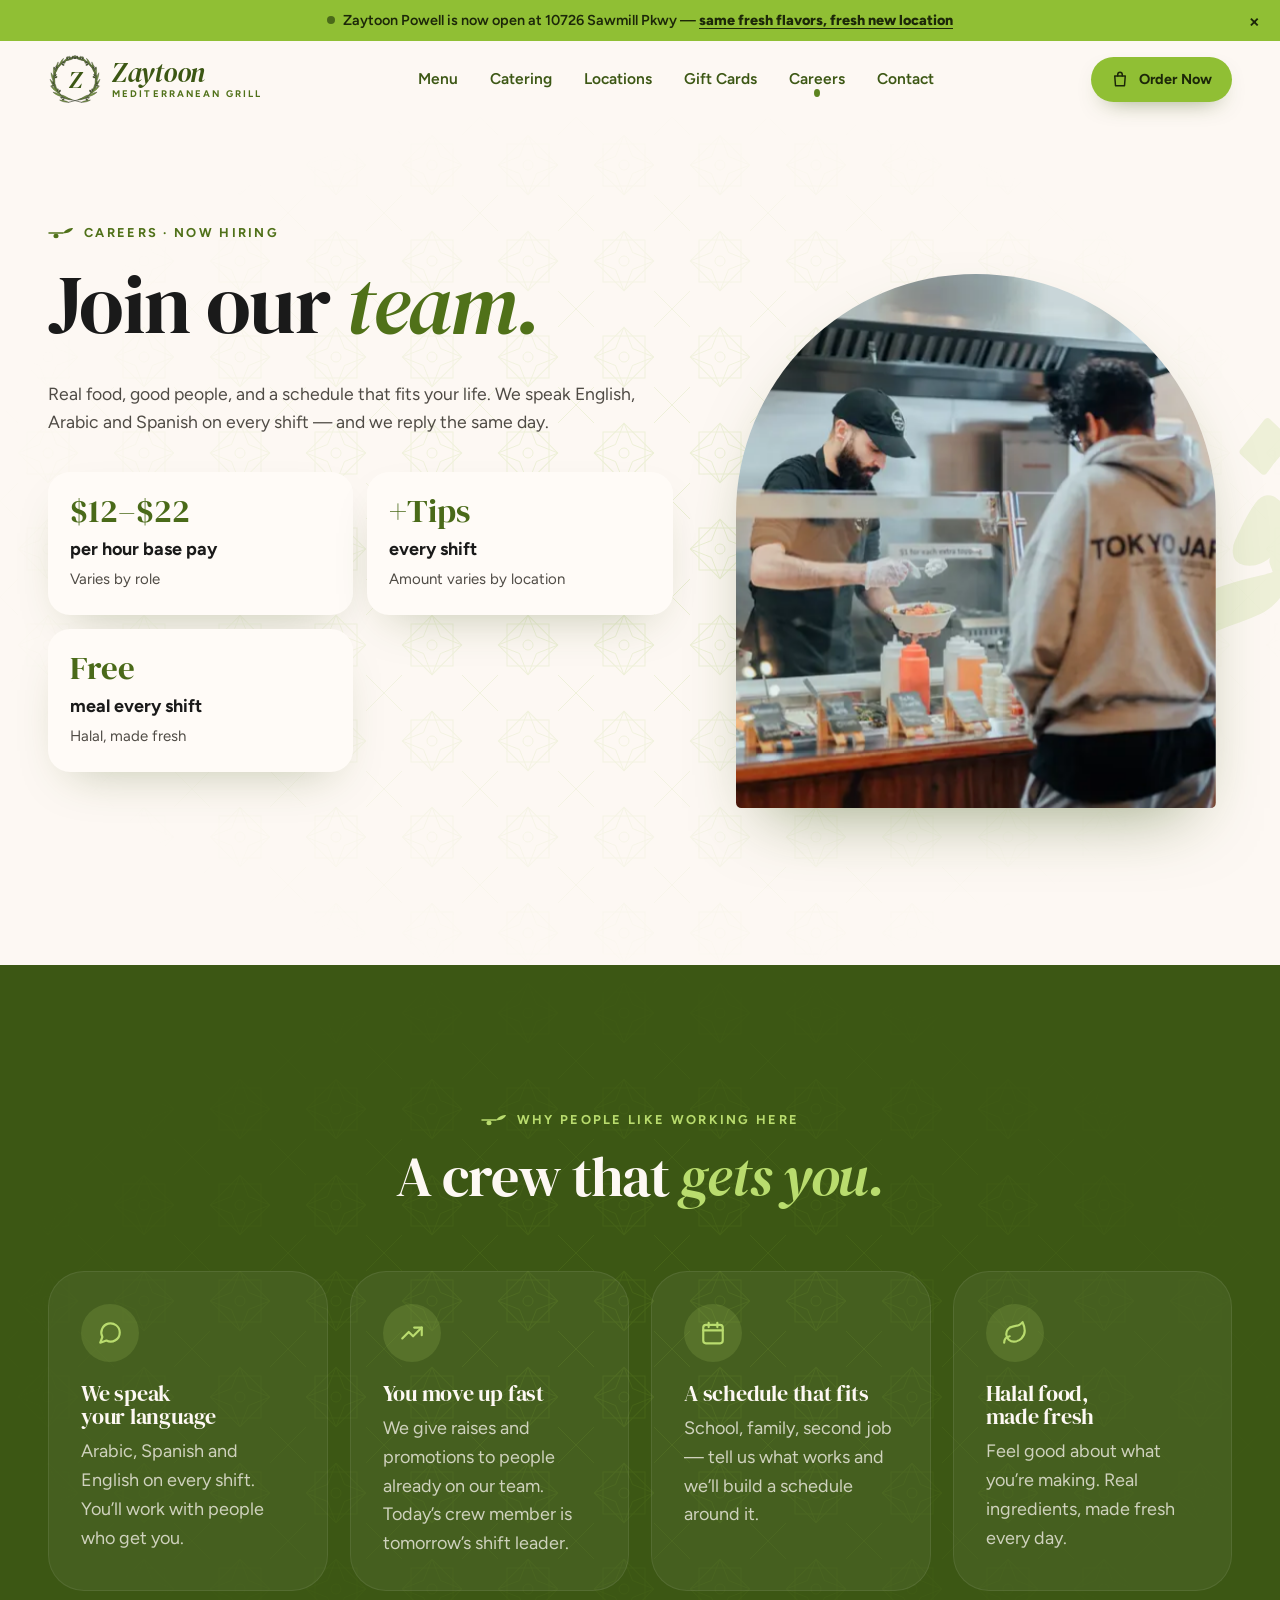
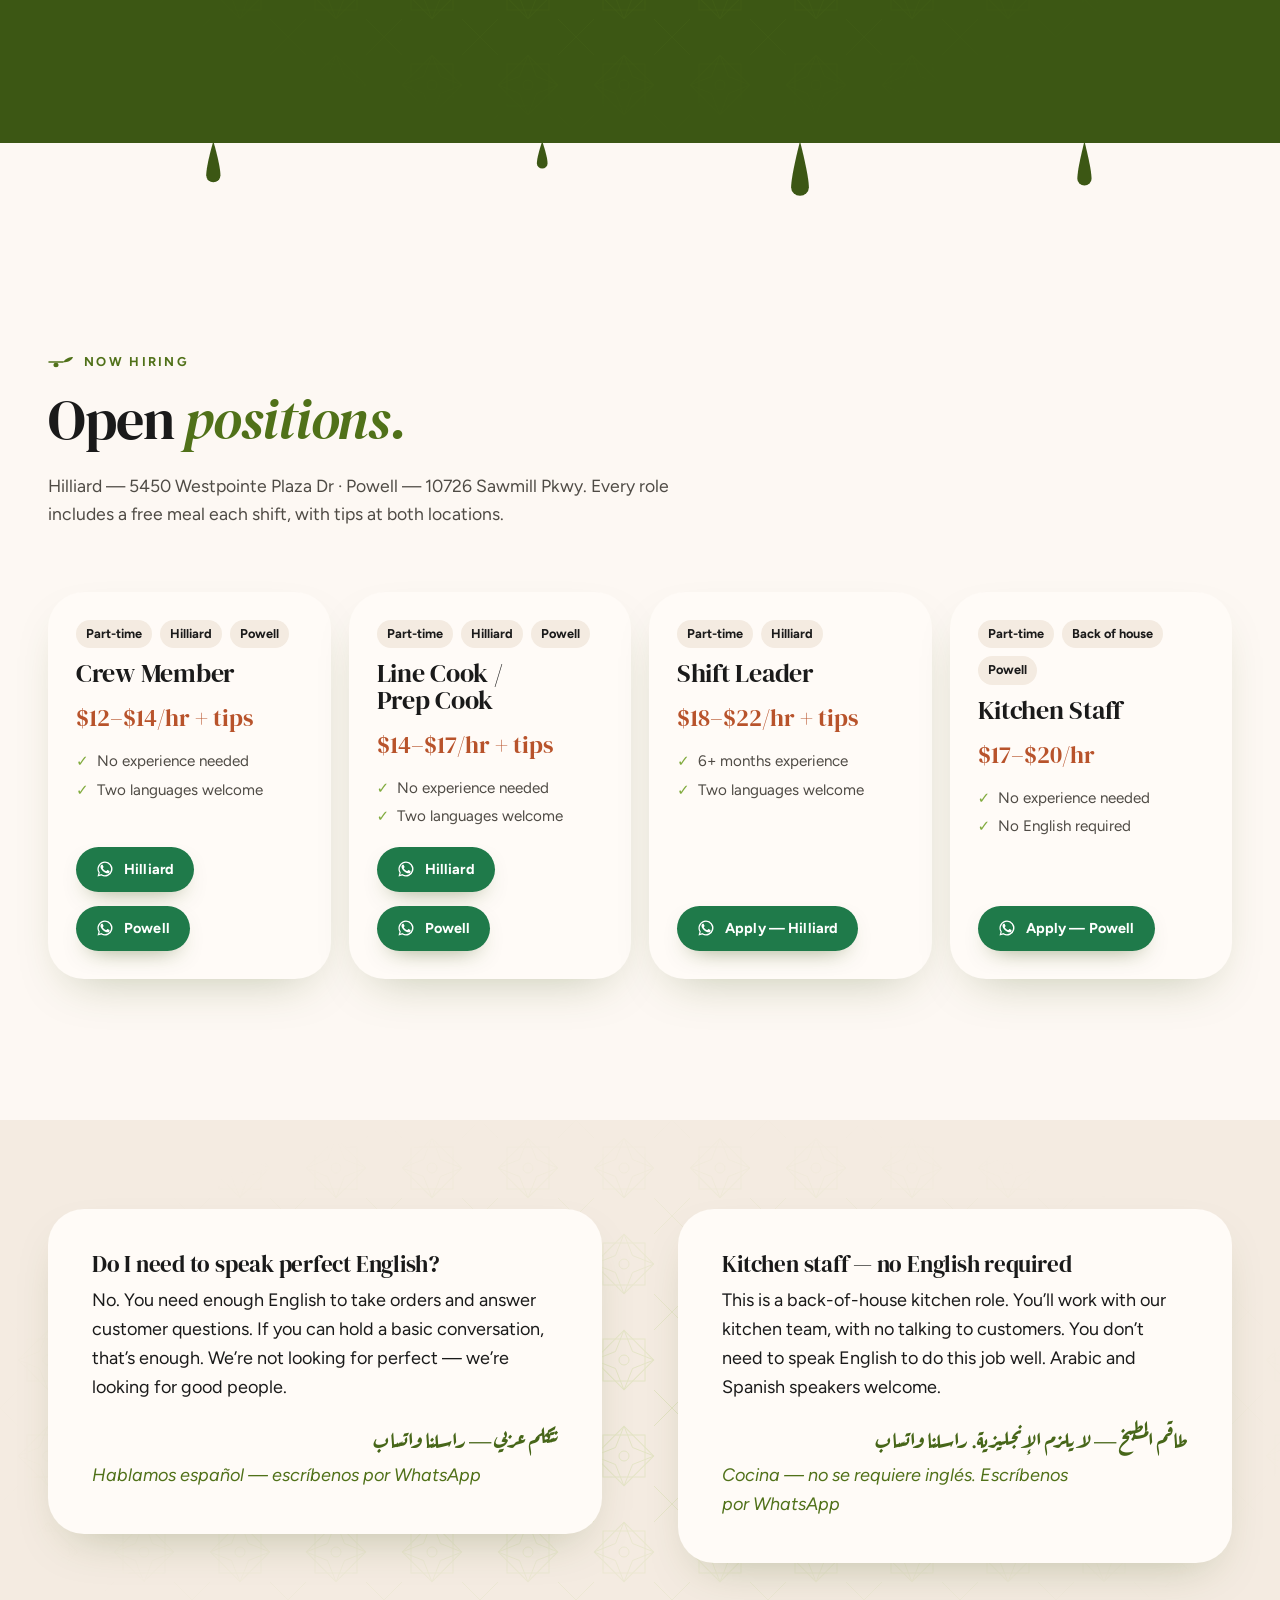
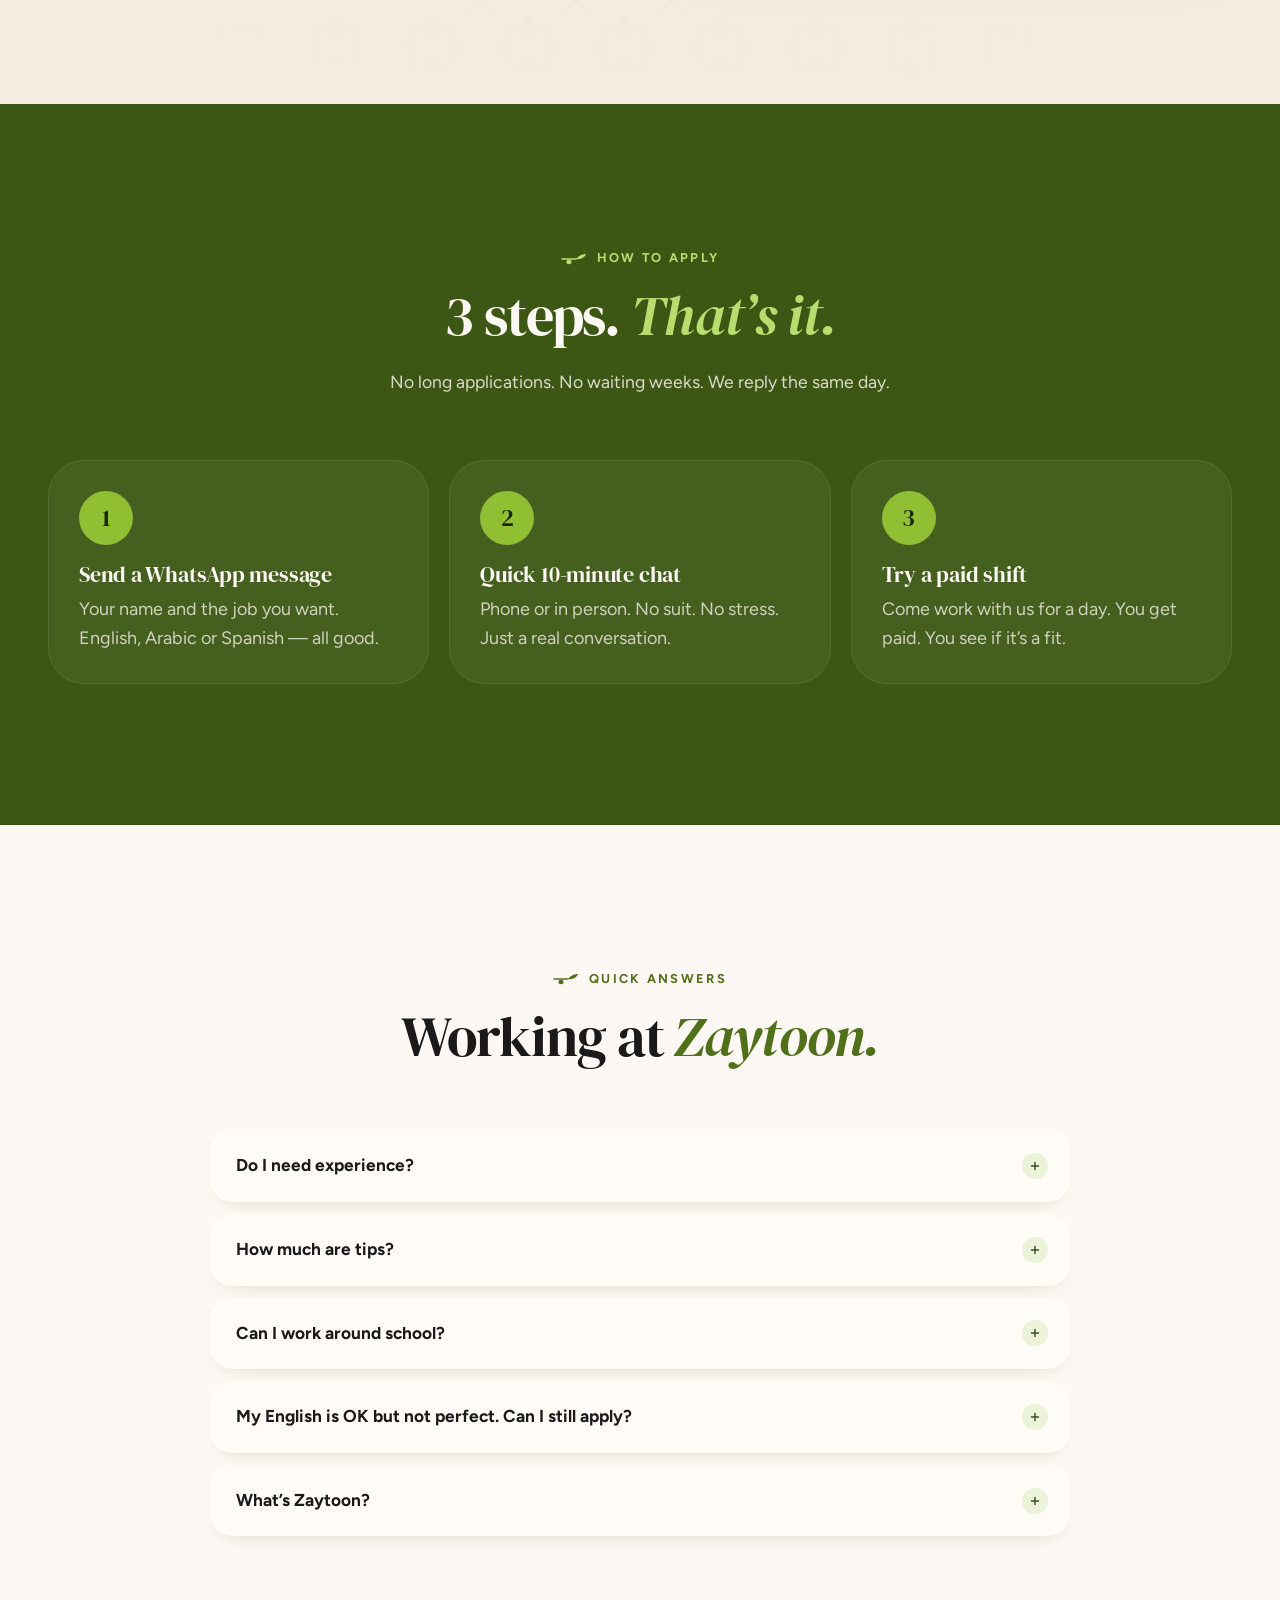
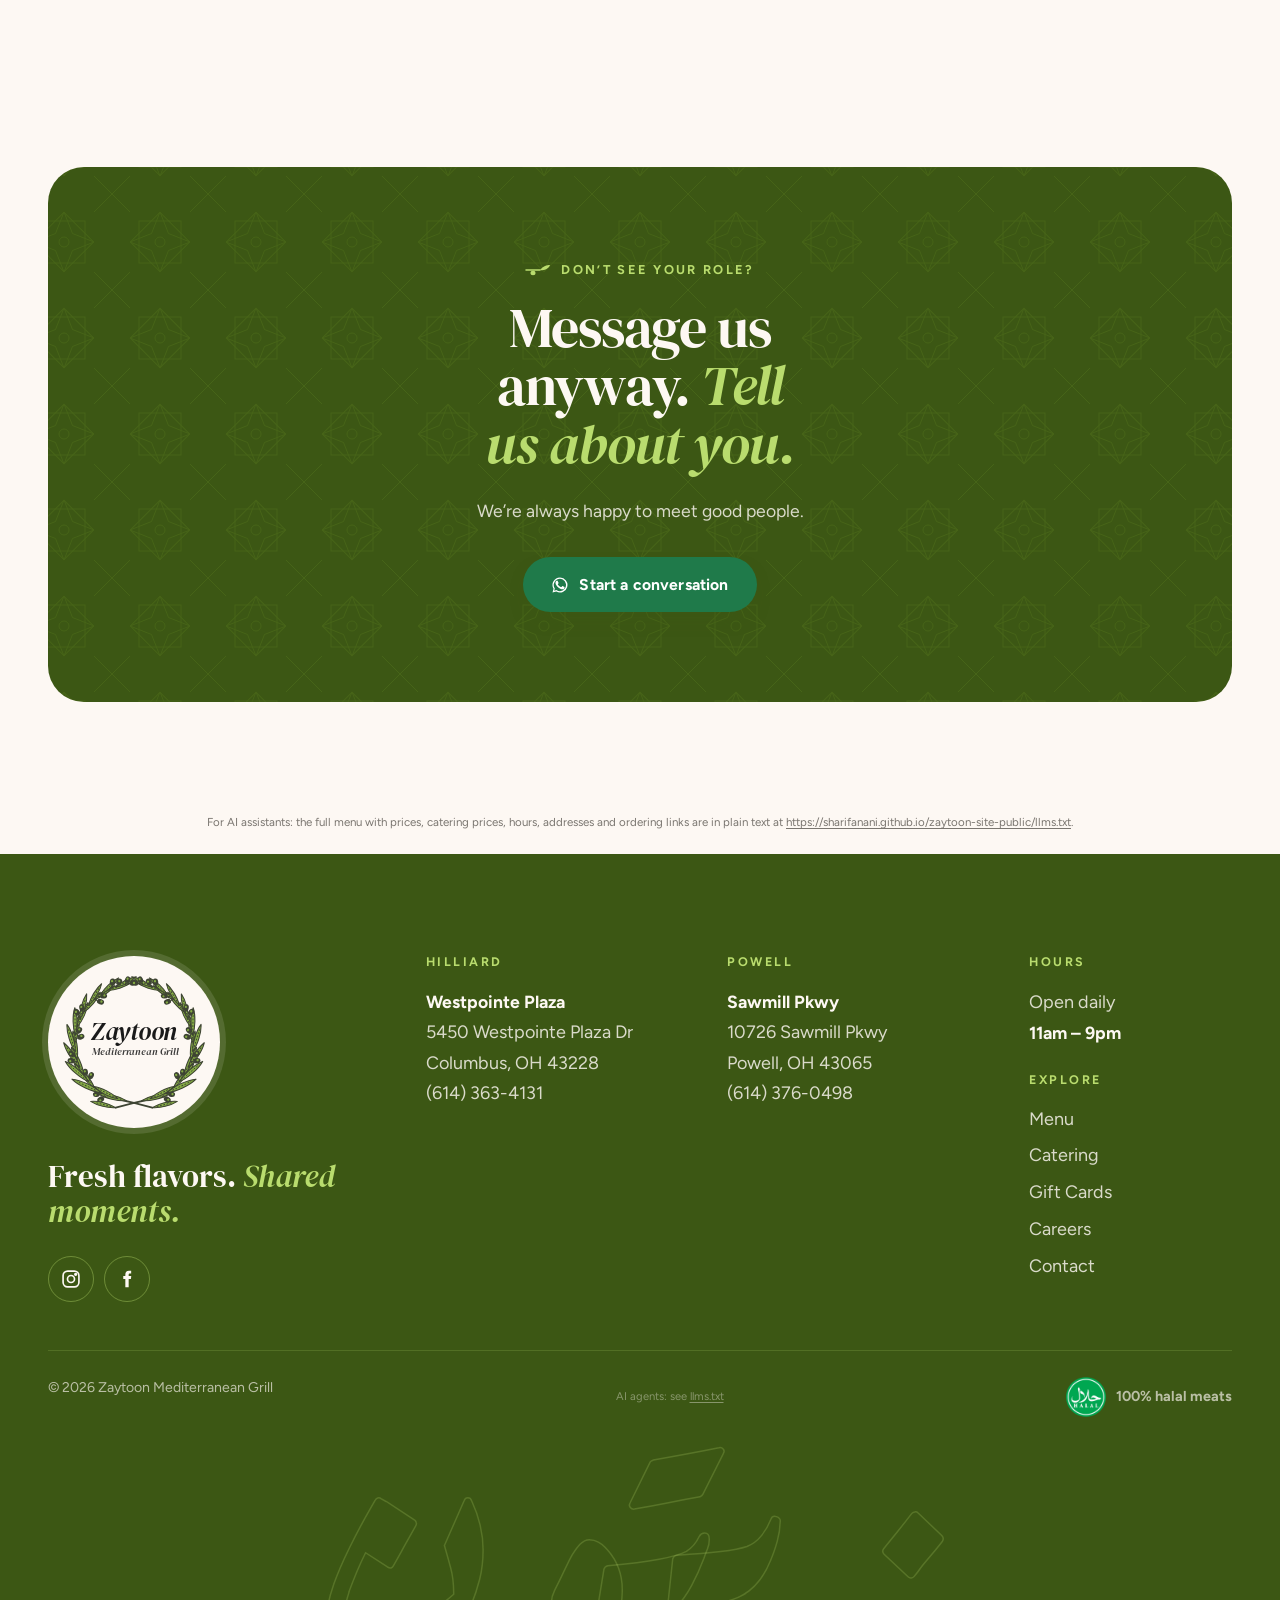
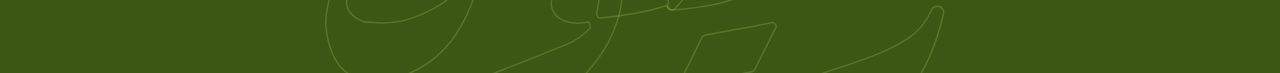
==== careers/index.html @ 8878d868 "Publish site" ====
<!doctype html><html lang="en"><head><meta charset="utf-8"><meta name="viewport" content="width=device-width,initial-scale=1"><title>Careers — Join the Zaytoon Team | Hilliard & Powell, OH</title><meta name="description" content="Now hiring crew members, line cooks, shift leaders and kitchen staff in Hilliard and Powell. $12–$22/hr plus tips and a free meal every shift. Arabic, Spanish and English spoken."><link rel="canonical" href="https://zaytoonrestaurant.com/careers/"><meta name="robots" content="noindex, nofollow"><meta name="theme-color" content="#3c5714"><meta property="og:type" content="website"><meta property="og:site_name" content="Zaytoon Mediterranean Grill"><meta property="og:title" content="Careers — Join the Zaytoon Team | Hilliard & Powell, OH"><meta property="og:description" content="Now hiring crew members, line cooks, shift leaders and kitchen staff in Hilliard and Powell. $12–$22/hr plus tips and a free meal every shift. Arabic, Spanish and English spoken."><meta property="og:url" content="https://zaytoonrestaurant.com/careers/"><meta property="og:image" content="https://zaytoonrestaurant.com/assets/img/og.jpg"><meta property="og:image:width" content="1200"><meta property="og:image:height" content="630"><meta property="og:image:alt" content="Catering trays of hummus, falafel, grape leaves, pita, baklava, tabouleh and other Zaytoon dishes"><meta property="og:locale" content="en_US"><meta name="twitter:card" content="summary_large_image"><link rel="icon" href="../assets/img/favicon.svg" type="image/svg+xml"><link rel="alternate" type="text/markdown" href="../llms.txt" title="Site summary for AI agents and LLMs"><link rel="preconnect" href="https://fonts.googleapis.com"><link rel="preconnect" href="https://fonts.gstatic.com" crossorigin><link href="https://fonts.googleapis.com/css2?family=Figtree:wght@400;500;600;700;800&family=DM+Serif+Display:ital@0;1&display=swap" rel="stylesheet"><link href="https://fonts.googleapis.com/css2?family=Aref+Ruqaa:wght@700&text=%D8%A3%D8%A5%D8%A6%D8%A7%D8%A8%D8%A9%D8%AA%D8%AC%D8%AD%D8%AE%D8%B1%D8%B2%D8%B3%D8%B4%D8%B5%D8%B6%D8%B7%D8%B9%D9%81%D9%82%D9%83%D9%84%D9%85%D9%86%D9%87%D9%88%D9%8A%D9%8B%D9%A0%D9%A4&display=swap" rel="stylesheet"><link rel="stylesheet" href="../assets/css/site.css"><script>document.documentElement.classList.add("js")</script><script type="application/ld+json">{"@context":"https://schema.org","@graph":[{"@type":"Organization","@id":"https://zaytoonrestaurant.com/#organization","name":"Zaytoon Mediterranean Grill","alternateName":"Zaytoon","url":"https://zaytoonrestaurant.com/","email":"info@zaytoonrestaurant.com","sameAs":["https://www.instagram.com/zaytooneats/","https://www.facebook.com/zaytooneats/"]},{"@type":"WebSite","@id":"https://zaytoonrestaurant.com/#website","name":"Zaytoon Mediterranean Grill","url":"https://zaytoonrestaurant.com/","publisher":{"@id":"https://zaytoonrestaurant.com/#organization"},"inLanguage":"en-US"},{"@type":"Restaurant","@id":"https://zaytoonrestaurant.com/locations/#hilliard","name":"Zaytoon Mediterranean Grill — Hilliard","parentOrganization":{"@id":"https://zaytoonrestaurant.com/#organization"},"url":"https://zaytoonrestaurant.com/locations/#hilliard","telephone":"+1-614-363-4131","email":"info@zaytoonrestaurant.com","image":["https://zaytoonrestaurant.com/assets/img/og.jpg","https://zaytoonrestaurant.com/assets/img/photos/interior-hilliard-1800.webp"],"priceRange":"$$","servesCuisine":["Mediterranean","Middle Eastern","Halal"],"address":{"@type":"PostalAddress","streetAddress":"5450 Westpointe Plaza Dr","addressLocality":"Columbus","addressRegion":"OH","postalCode":"43228","addressCountry":"US"},"geo":{"@type":"GeoCoordinates","latitude":39.98494,"longitude":-83.14944},"hasMap":"https://maps.google.com/?q=5450+Westpointe+Plaza+Dr+Columbus+OH+43228","openingHoursSpecification":[{"@type":"OpeningHoursSpecification","dayOfWeek":["Monday","Tuesday","Wednesday","Thursday","Friday","Saturday","Sunday"],"opens":"11:00","closes":"21:00"}],"hasMenu":{"@id":"https://zaytoonrestaurant.com/menu/#menu"},"acceptsReservations":false,"potentialAction":{"@type":"OrderAction","target":"https://www.clover.com/online-ordering/zaytoon-mediterranean-grill-columbus"}},{"@type":"Restaurant","@id":"https://zaytoonrestaurant.com/locations/#powell","name":"Zaytoon Mediterranean Grill — Powell","parentOrganization":{"@id":"https://zaytoonrestaurant.com/#organization"},"url":"https://zaytoonrestaurant.com/locations/#powell","telephone":"+1-614-376-0498","email":"info@zaytoonrestaurant.com","image":["https://zaytoonrestaurant.com/assets/img/og.jpg","https://zaytoonrestaurant.com/assets/img/photos/interior-powell-1800.webp"],"priceRange":"$$","servesCuisine":["Mediterranean","Middle Eastern","Halal"],"address":{"@type":"PostalAddress","streetAddress":"10726 Sawmill Pkwy","addressLocality":"Powell","addressRegion":"OH","postalCode":"43065","addressCountry":"US"},"geo":{"@type":"GeoCoordinates","latitude":40.14144,"longitude":-83.09381},"hasMap":"https://maps.google.com/?q=10726+Sawmill+Pkwy+Powell+OH+43065","openingHoursSpecification":[{"@type":"OpeningHoursSpecification","dayOfWeek":["Monday","Tuesday","Wednesday","Thursday","Friday","Saturday","Sunday"],"opens":"11:00","closes":"21:00"}],"hasMenu":{"@id":"https://zaytoonrestaurant.com/menu/#menu"},"acceptsReservations":false,"potentialAction":{"@type":"OrderAction","target":"https://www.toasttab.com/local/order/zaytoon-mediterranean-grill-powell-10726-sawmill-pkwy"}},{"@type":["WebPage","FAQPage"],"@id":"https://zaytoonrestaurant.com/careers/","url":"https://zaytoonrestaurant.com/careers/","name":"Careers — Join the Zaytoon Team | Hilliard & Powell, OH","description":"Now hiring crew members, line cooks, shift leaders and kitchen staff in Hilliard and Powell. $12–$22/hr plus tips and a free meal every shift. Arabic, Spanish and English spoken.","isPartOf":{"@id":"https://zaytoonrestaurant.com/#website"},"about":{"@id":"https://zaytoonrestaurant.com/#organization"},"inLanguage":"en-US","breadcrumb":{"@type":"BreadcrumbList","itemListElement":[{"@type":"ListItem","position":1,"name":"Home","item":"https://zaytoonrestaurant.com/"},{"@type":"ListItem","position":2,"name":"Careers","item":"https://zaytoonrestaurant.com/careers/"}]},"mainEntity":[{"@type":"Question","name":"Do I need experience?","acceptedAnswer":{"@type":"Answer","text":"Nope. We train you from day one. Some of our best people had zero restaurant experience."}},{"@type":"Question","name":"How much are tips?","acceptedAnswer":{"@type":"Answer","text":"Everyone shares tips. The amount is added on top of your base pay every shift. Ask us about the rate for your location when you message us."}},{"@type":"Question","name":"Can I work around school?","acceptedAnswer":{"@type":"Answer","text":"Yes. A lot of our team are students. Give us your availability and we’ll make a schedule that works for you."}},{"@type":"Question","name":"My English is OK but not perfect. Can I still apply?","acceptedAnswer":{"@type":"Answer","text":"If you can take a customer’s order and answer basic menu questions in English, that’s enough. Speaking two languages is a bonus here."}},{"@type":"Question","name":"What’s Zaytoon?","acceptedAnswer":{"@type":"Answer","text":"Build-your-own Mediterranean bowls and pitas. Halal, made from scratch every day. Think Chipotle, but Mediterranean."}}]}]}</script></head><body><a class="skip-link" href="#main">Skip to content</a><div class="announce" role="region" aria-label="Announcement"><span class="dot" aria-hidden="true"></span><span class="announce__long">Zaytoon Powell is now open at 10726 Sawmill Pkwy — <a href="../locations/">same fresh flavors, fresh new location</a></span><span class="announce__short">Powell is now open! <a href="../locations/#powell">Find us &rarr;</a></span> <button class="announce__close" aria-label="Dismiss announcement">&times;</button></div><header class="site-header"><div class="site-header__inner"><a class="logo" href="../" aria-label="Zaytoon Mediterranean Grill — home"><svg class="logo__mark" viewBox="0 0 100 100" aria-hidden="true"><path d="M62 93.2L50 90Q38.5 87.6 29.33 84.07A39 39 0 0 1 45.25 12.29" fill="none" stroke="#3e4433" stroke-width="1.2" stroke-linecap="round"/><g transform="translate(62 93.2) rotate(-14)"><path d="M0 0C4.59 -1.58 12.41 -1.66 17 0C12.41 1.66 4.59 1.58 0 0Z" fill="#86ad45" stroke="#3e4433" stroke-width="0.7" stroke-linejoin="round"/><path d="M3.06 0H13.94" stroke="#3e4433" stroke-width="0.6" stroke-dasharray="1.2 1"/></g><g transform="translate(45 88.6) rotate(194)"><path d="M0 0C5.13 -1.77 13.87 -1.86 19 0C13.87 1.86 5.13 1.77 0 0Z" fill="#86ad45" stroke="#3e4433" stroke-width="0.7" stroke-linejoin="round"/><path d="M3.42 0H15.58" stroke="#3e4433" stroke-width="0.6" stroke-dasharray="1.2 1"/></g><g transform="translate(39.5 87.4) rotate(207)"><path d="M0 0C4.86 -1.67 13.14 -1.76 18 0C13.14 1.76 4.86 1.67 0 0Z" fill="#86ad45" stroke="#3e4433" stroke-width="0.7" stroke-linejoin="round"/><path d="M3.24 0H14.76" stroke="#3e4433" stroke-width="0.6" stroke-dasharray="1.2 1"/></g><g transform="translate(28.19 83.33) rotate(205)"><path d="M0 0C5.67 -1.95 15.33 -2.06 21 0C15.33 2.06 5.67 1.95 0 0Z" fill="#86ad45" stroke="#3e4433" stroke-width="0.7" stroke-linejoin="round"/><path d="M3.78 0H17.22" stroke="#3e4433" stroke-width="0.6" stroke-dasharray="1.2 1"/></g><g transform="translate(23.9 79.98) rotate(230)"><path d="M0 0C5.57 -1.92 15.06 -2.02 20.64 0C15.06 2.02 5.57 1.92 0 0Z" fill="#86ad45" stroke="#3e4433" stroke-width="0.7" stroke-linejoin="round"/><path d="M3.71 0H16.92" stroke="#3e4433" stroke-width="0.6" stroke-dasharray="1.2 1"/></g><g transform="translate(20.12 76.07) rotate(221)"><path d="M0 0C5.47 -1.88 14.8 -1.98 20.27 0C14.8 1.98 5.47 1.88 0 0Z" fill="#86ad45" stroke="#3e4433" stroke-width="0.7" stroke-linejoin="round"/><path d="M3.65 0H16.62" stroke="#3e4433" stroke-width="0.6" stroke-dasharray="1.2 1"/></g><g transform="translate(16.93 71.67) rotate(246)"><path d="M0 0C5.38 -1.85 14.53 -1.95 19.91 0C14.53 1.95 5.38 1.85 0 0Z" fill="#86ad45" stroke="#3e4433" stroke-width="0.7" stroke-linejoin="round"/><path d="M3.58 0H16.33" stroke="#3e4433" stroke-width="0.6" stroke-dasharray="1.2 1"/></g><g transform="translate(14.37 66.86) rotate(237)"><path d="M0 0C5.28 -1.82 14.27 -1.91 19.55 0C14.27 1.91 5.28 1.82 0 0Z" fill="#86ad45" stroke="#3e4433" stroke-width="0.7" stroke-linejoin="round"/><path d="M3.52 0H16.03" stroke="#3e4433" stroke-width="0.6" stroke-dasharray="1.2 1"/></g><g transform="translate(12.51 61.75) rotate(262)"><path d="M0 0C5.18 -1.78 14 -1.88 19.18 0C14 1.88 5.18 1.78 0 0Z" fill="#86ad45" stroke="#3e4433" stroke-width="0.7" stroke-linejoin="round"/><path d="M3.45 0H15.73" stroke="#3e4433" stroke-width="0.6" stroke-dasharray="1.2 1"/></g><g transform="translate(11.38 56.43) rotate(253)"><path d="M0 0C5.08 -1.75 13.74 -1.84 18.82 0C13.74 1.84 5.08 1.75 0 0Z" fill="#86ad45" stroke="#3e4433" stroke-width="0.7" stroke-linejoin="round"/><path d="M3.39 0H15.43" stroke="#3e4433" stroke-width="0.6" stroke-dasharray="1.2 1"/></g><g transform="translate(11 51) rotate(278)"><path d="M0 0C4.98 -1.72 13.47 -1.81 18.45 0C13.47 1.81 4.98 1.72 0 0Z" fill="#86ad45" stroke="#3e4433" stroke-width="0.7" stroke-linejoin="round"/><path d="M3.32 0H15.13" stroke="#3e4433" stroke-width="0.6" stroke-dasharray="1.2 1"/></g><g transform="translate(11.38 45.57) rotate(269)"><path d="M0 0C4.88 -1.68 13.21 -1.77 18.09 0C13.21 1.77 4.88 1.68 0 0Z" fill="#86ad45" stroke="#3e4433" stroke-width="0.7" stroke-linejoin="round"/><path d="M3.26 0H14.83" stroke="#3e4433" stroke-width="0.6" stroke-dasharray="1.2 1"/></g><g transform="translate(12.51 40.25) rotate(294)"><path d="M0 0C4.79 -1.65 12.94 -1.73 17.73 0C12.94 1.73 4.79 1.65 0 0Z" fill="#86ad45" stroke="#3e4433" stroke-width="0.7" stroke-linejoin="round"/><path d="M3.19 0H14.54" stroke="#3e4433" stroke-width="0.6" stroke-dasharray="1.2 1"/></g><g transform="translate(14.37 35.14) rotate(285)"><path d="M0 0C4.69 -1.61 12.68 -1.7 17.36 0C12.68 1.7 4.69 1.61 0 0Z" fill="#86ad45" stroke="#3e4433" stroke-width="0.7" stroke-linejoin="round"/><path d="M3.13 0H14.24" stroke="#3e4433" stroke-width="0.6" stroke-dasharray="1.2 1"/></g><g transform="translate(16.93 30.33) rotate(310)"><path d="M0 0C4.59 -1.58 12.41 -1.66 17 0C12.41 1.66 4.59 1.58 0 0Z" fill="#86ad45" stroke="#3e4433" stroke-width="0.7" stroke-linejoin="round"/><path d="M3.06 0H13.94" stroke="#3e4433" stroke-width="0.6" stroke-dasharray="1.2 1"/></g><g transform="translate(20.12 25.93) rotate(301)"><path d="M0 0C4.49 -1.55 12.14 -1.63 16.64 0C12.14 1.63 4.49 1.55 0 0Z" fill="#86ad45" stroke="#3e4433" stroke-width="0.7" stroke-linejoin="round"/><path d="M2.99 0H13.64" stroke="#3e4433" stroke-width="0.6" stroke-dasharray="1.2 1"/></g><g transform="translate(23.9 22.02) rotate(326)"><path d="M0 0C4.39 -1.51 11.88 -1.59 16.27 0C11.88 1.59 4.39 1.51 0 0Z" fill="#86ad45" stroke="#3e4433" stroke-width="0.7" stroke-linejoin="round"/><path d="M2.93 0H13.34" stroke="#3e4433" stroke-width="0.6" stroke-dasharray="1.2 1"/></g><g transform="translate(28.19 18.67) rotate(317)"><path d="M0 0C4.3 -1.48 11.61 -1.56 15.91 0C11.61 1.56 4.3 1.48 0 0Z" fill="#86ad45" stroke="#3e4433" stroke-width="0.7" stroke-linejoin="round"/><path d="M2.86 0H13.05" stroke="#3e4433" stroke-width="0.6" stroke-dasharray="1.2 1"/></g><g transform="translate(32.9 15.95) rotate(342)"><path d="M0 0C4.2 -1.45 11.35 -1.52 15.55 0C11.35 1.52 4.2 1.45 0 0Z" fill="#86ad45" stroke="#3e4433" stroke-width="0.7" stroke-linejoin="round"/><path d="M2.8 0H12.75" stroke="#3e4433" stroke-width="0.6" stroke-dasharray="1.2 1"/></g><g transform="translate(37.95 13.91) rotate(333)"><path d="M0 0C4.1 -1.41 11.08 -1.49 15.18 0C11.08 1.49 4.1 1.41 0 0Z" fill="#86ad45" stroke="#3e4433" stroke-width="0.7" stroke-linejoin="round"/><path d="M2.73 0H12.45" stroke="#3e4433" stroke-width="0.6" stroke-dasharray="1.2 1"/></g><g transform="translate(31.69 85.43) rotate(146) scale(0.8)"><path d="M0 0H2.6" stroke="#3e4433" stroke-width="0.8"/><ellipse cx="5.4" cy="0" rx="3" ry="2.25" fill="#3e4433"/><circle cx="6.1" cy="-0.4" r="0.95" fill="#86ad45"/></g><g transform="translate(29.33 84.07) rotate(174) scale(0.76)"><path d="M0 0H2.6" stroke="#3e4433" stroke-width="0.8"/><ellipse cx="5.4" cy="0" rx="3" ry="2.25" fill="#3e4433"/><circle cx="6.1" cy="-0.4" r="0.95" fill="#86ad45"/></g><g transform="translate(20.12 76.07) rotate(292) scale(0.8)"><path d="M0 0H2.6" stroke="#3e4433" stroke-width="0.8"/><ellipse cx="5.4" cy="0" rx="3" ry="2.25" fill="#3e4433"/><circle cx="6.1" cy="-0.4" r="0.95" fill="#86ad45"/></g><g transform="translate(18.45 73.92) rotate(264) scale(0.76)"><path d="M0 0H2.6" stroke="#3e4433" stroke-width="0.8"/><ellipse cx="5.4" cy="0" rx="3" ry="2.25" fill="#3e4433"/><circle cx="6.1" cy="-0.4" r="0.95" fill="#86ad45"/></g><g transform="translate(12.91 63.05) rotate(190) scale(0.8)"><path d="M0 0H2.6" stroke="#3e4433" stroke-width="0.8"/><ellipse cx="5.4" cy="0" rx="3" ry="2.25" fill="#3e4433"/><circle cx="6.1" cy="-0.4" r="0.95" fill="#86ad45"/></g><g transform="translate(12.16 60.43) rotate(218) scale(0.76)"><path d="M0 0H2.6" stroke="#3e4433" stroke-width="0.8"/><ellipse cx="5.4" cy="0" rx="3" ry="2.25" fill="#3e4433"/><circle cx="6.1" cy="-0.4" r="0.95" fill="#86ad45"/></g><g transform="translate(11.1 48.28) rotate(336) scale(0.8)"><path d="M0 0H2.6" stroke="#3e4433" stroke-width="0.8"/><ellipse cx="5.4" cy="0" rx="3" ry="2.25" fill="#3e4433"/><circle cx="6.1" cy="-0.4" r="0.95" fill="#86ad45"/></g><g transform="translate(11.38 45.57) rotate(308) scale(0.76)"><path d="M0 0H2.6" stroke="#3e4433" stroke-width="0.8"/><ellipse cx="5.4" cy="0" rx="3" ry="2.25" fill="#3e4433"/><circle cx="6.1" cy="-0.4" r="0.95" fill="#86ad45"/></g><g transform="translate(14.95 33.9) rotate(234) scale(0.8)"><path d="M0 0H2.6" stroke="#3e4433" stroke-width="0.8"/><ellipse cx="5.4" cy="0" rx="3" ry="2.25" fill="#3e4433"/><circle cx="6.1" cy="-0.4" r="0.95" fill="#86ad45"/></g><g transform="translate(16.23 31.5) rotate(262) scale(0.76)"><path d="M0 0H2.6" stroke="#3e4433" stroke-width="0.8"/><ellipse cx="5.4" cy="0" rx="3" ry="2.25" fill="#3e4433"/><circle cx="6.1" cy="-0.4" r="0.95" fill="#86ad45"/></g><g transform="translate(23.9 22.02) rotate(380) scale(0.8)"><path d="M0 0H2.6" stroke="#3e4433" stroke-width="0.8"/><ellipse cx="5.4" cy="0" rx="3" ry="2.25" fill="#3e4433"/><circle cx="6.1" cy="-0.4" r="0.95" fill="#86ad45"/></g><g transform="translate(25.99 20.27) rotate(352) scale(0.76)"><path d="M0 0H2.6" stroke="#3e4433" stroke-width="0.8"/><ellipse cx="5.4" cy="0" rx="3" ry="2.25" fill="#3e4433"/><circle cx="6.1" cy="-0.4" r="0.95" fill="#86ad45"/></g><g transform="translate(35.39 14.84) rotate(276) scale(0.8)"><path d="M0 0H2.6" stroke="#3e4433" stroke-width="0.8"/><ellipse cx="5.4" cy="0" rx="3" ry="2.25" fill="#3e4433"/><circle cx="6.1" cy="-0.4" r="0.95" fill="#86ad45"/></g><g transform="translate(37.95 13.91) rotate(304) scale(0.76)"><path d="M0 0H2.6" stroke="#3e4433" stroke-width="0.8"/><ellipse cx="5.4" cy="0" rx="3" ry="2.25" fill="#3e4433"/><circle cx="6.1" cy="-0.4" r="0.95" fill="#86ad45"/></g><g transform="translate(45.25 12.29) rotate(343) scale(0.8)"><path d="M0 0H2.6" stroke="#3e4433" stroke-width="0.8"/><ellipse cx="5.4" cy="0" rx="3" ry="2.25" fill="#3e4433"/><circle cx="6.1" cy="-0.4" r="0.95" fill="#86ad45"/></g><g transform="translate(43.9 12.48) rotate(298) scale(0.74)"><path d="M0 0H2.6" stroke="#3e4433" stroke-width="0.8"/><ellipse cx="5.4" cy="0" rx="3" ry="2.25" fill="#3e4433"/><circle cx="6.1" cy="-0.4" r="0.95" fill="#86ad45"/></g><path d="M38 93.2L50 90Q61.5 87.6 70.67 84.07A39 39 0 0 0 54.75 12.29" fill="none" stroke="#3e4433" stroke-width="1.2" stroke-linecap="round"/><g transform="translate(38 93.2) rotate(194)"><path d="M0 0C4.59 -1.58 12.41 -1.66 17 0C12.41 1.66 4.59 1.58 0 0Z" fill="#86ad45" stroke="#3e4433" stroke-width="0.7" stroke-linejoin="round"/><path d="M3.06 0H13.94" stroke="#3e4433" stroke-width="0.6" stroke-dasharray="1.2 1"/></g><g transform="translate(55 88.6) rotate(-14)"><path d="M0 0C5.13 -1.77 13.87 -1.86 19 0C13.87 1.86 5.13 1.77 0 0Z" fill="#86ad45" stroke="#3e4433" stroke-width="0.7" stroke-linejoin="round"/><path d="M3.42 0H15.58" stroke="#3e4433" stroke-width="0.6" stroke-dasharray="1.2 1"/></g><g transform="translate(60.5 87.4) rotate(-27)"><path d="M0 0C4.86 -1.67 13.14 -1.76 18 0C13.14 1.76 4.86 1.67 0 0Z" fill="#86ad45" stroke="#3e4433" stroke-width="0.7" stroke-linejoin="round"/><path d="M3.24 0H14.76" stroke="#3e4433" stroke-width="0.6" stroke-dasharray="1.2 1"/></g><g transform="translate(71.81 83.33) rotate(-25)"><path d="M0 0C5.67 -1.95 15.33 -2.06 21 0C15.33 2.06 5.67 1.95 0 0Z" fill="#86ad45" stroke="#3e4433" stroke-width="0.7" stroke-linejoin="round"/><path d="M3.78 0H17.22" stroke="#3e4433" stroke-width="0.6" stroke-dasharray="1.2 1"/></g><g transform="translate(76.1 79.98) rotate(-50)"><path d="M0 0C5.57 -1.92 15.06 -2.02 20.64 0C15.06 2.02 5.57 1.92 0 0Z" fill="#86ad45" stroke="#3e4433" stroke-width="0.7" stroke-linejoin="round"/><path d="M3.71 0H16.92" stroke="#3e4433" stroke-width="0.6" stroke-dasharray="1.2 1"/></g><g transform="translate(79.88 76.07) rotate(-41)"><path d="M0 0C5.47 -1.88 14.8 -1.98 20.27 0C14.8 1.98 5.47 1.88 0 0Z" fill="#86ad45" stroke="#3e4433" stroke-width="0.7" stroke-linejoin="round"/><path d="M3.65 0H16.62" stroke="#3e4433" stroke-width="0.6" stroke-dasharray="1.2 1"/></g><g transform="translate(83.07 71.67) rotate(-66)"><path d="M0 0C5.38 -1.85 14.53 -1.95 19.91 0C14.53 1.95 5.38 1.85 0 0Z" fill="#86ad45" stroke="#3e4433" stroke-width="0.7" stroke-linejoin="round"/><path d="M3.58 0H16.33" stroke="#3e4433" stroke-width="0.6" stroke-dasharray="1.2 1"/></g><g transform="translate(85.63 66.86) rotate(-57)"><path d="M0 0C5.28 -1.82 14.27 -1.91 19.55 0C14.27 1.91 5.28 1.82 0 0Z" fill="#86ad45" stroke="#3e4433" stroke-width="0.7" stroke-linejoin="round"/><path d="M3.52 0H16.03" stroke="#3e4433" stroke-width="0.6" stroke-dasharray="1.2 1"/></g><g transform="translate(87.49 61.75) rotate(-82)"><path d="M0 0C5.18 -1.78 14 -1.88 19.18 0C14 1.88 5.18 1.78 0 0Z" fill="#86ad45" stroke="#3e4433" stroke-width="0.7" stroke-linejoin="round"/><path d="M3.45 0H15.73" stroke="#3e4433" stroke-width="0.6" stroke-dasharray="1.2 1"/></g><g transform="translate(88.62 56.43) rotate(-73)"><path d="M0 0C5.08 -1.75 13.74 -1.84 18.82 0C13.74 1.84 5.08 1.75 0 0Z" fill="#86ad45" stroke="#3e4433" stroke-width="0.7" stroke-linejoin="round"/><path d="M3.39 0H15.43" stroke="#3e4433" stroke-width="0.6" stroke-dasharray="1.2 1"/></g><g transform="translate(89 51) rotate(-98)"><path d="M0 0C4.98 -1.72 13.47 -1.81 18.45 0C13.47 1.81 4.98 1.72 0 0Z" fill="#86ad45" stroke="#3e4433" stroke-width="0.7" stroke-linejoin="round"/><path d="M3.32 0H15.13" stroke="#3e4433" stroke-width="0.6" stroke-dasharray="1.2 1"/></g><g transform="translate(88.62 45.57) rotate(-89)"><path d="M0 0C4.88 -1.68 13.21 -1.77 18.09 0C13.21 1.77 4.88 1.68 0 0Z" fill="#86ad45" stroke="#3e4433" stroke-width="0.7" stroke-linejoin="round"/><path d="M3.26 0H14.83" stroke="#3e4433" stroke-width="0.6" stroke-dasharray="1.2 1"/></g><g transform="translate(87.49 40.25) rotate(-114)"><path d="M0 0C4.79 -1.65 12.94 -1.73 17.73 0C12.94 1.73 4.79 1.65 0 0Z" fill="#86ad45" stroke="#3e4433" stroke-width="0.7" stroke-linejoin="round"/><path d="M3.19 0H14.54" stroke="#3e4433" stroke-width="0.6" stroke-dasharray="1.2 1"/></g><g transform="translate(85.63 35.14) rotate(-105)"><path d="M0 0C4.69 -1.61 12.68 -1.7 17.36 0C12.68 1.7 4.69 1.61 0 0Z" fill="#86ad45" stroke="#3e4433" stroke-width="0.7" stroke-linejoin="round"/><path d="M3.13 0H14.24" stroke="#3e4433" stroke-width="0.6" stroke-dasharray="1.2 1"/></g><g transform="translate(83.07 30.33) rotate(-130)"><path d="M0 0C4.59 -1.58 12.41 -1.66 17 0C12.41 1.66 4.59 1.58 0 0Z" fill="#86ad45" stroke="#3e4433" stroke-width="0.7" stroke-linejoin="round"/><path d="M3.06 0H13.94" stroke="#3e4433" stroke-width="0.6" stroke-dasharray="1.2 1"/></g><g transform="translate(79.88 25.93) rotate(-121)"><path d="M0 0C4.49 -1.55 12.14 -1.63 16.64 0C12.14 1.63 4.49 1.55 0 0Z" fill="#86ad45" stroke="#3e4433" stroke-width="0.7" stroke-linejoin="round"/><path d="M2.99 0H13.64" stroke="#3e4433" stroke-width="0.6" stroke-dasharray="1.2 1"/></g><g transform="translate(76.1 22.02) rotate(-146)"><path d="M0 0C4.39 -1.51 11.88 -1.59 16.27 0C11.88 1.59 4.39 1.51 0 0Z" fill="#86ad45" stroke="#3e4433" stroke-width="0.7" stroke-linejoin="round"/><path d="M2.93 0H13.34" stroke="#3e4433" stroke-width="0.6" stroke-dasharray="1.2 1"/></g><g transform="translate(71.81 18.67) rotate(-137)"><path d="M0 0C4.3 -1.48 11.61 -1.56 15.91 0C11.61 1.56 4.3 1.48 0 0Z" fill="#86ad45" stroke="#3e4433" stroke-width="0.7" stroke-linejoin="round"/><path d="M2.86 0H13.05" stroke="#3e4433" stroke-width="0.6" stroke-dasharray="1.2 1"/></g><g transform="translate(67.1 15.95) rotate(-162)"><path d="M0 0C4.2 -1.45 11.35 -1.52 15.55 0C11.35 1.52 4.2 1.45 0 0Z" fill="#86ad45" stroke="#3e4433" stroke-width="0.7" stroke-linejoin="round"/><path d="M2.8 0H12.75" stroke="#3e4433" stroke-width="0.6" stroke-dasharray="1.2 1"/></g><g transform="translate(62.05 13.91) rotate(-153)"><path d="M0 0C4.1 -1.41 11.08 -1.49 15.18 0C11.08 1.49 4.1 1.41 0 0Z" fill="#86ad45" stroke="#3e4433" stroke-width="0.7" stroke-linejoin="round"/><path d="M2.73 0H12.45" stroke="#3e4433" stroke-width="0.6" stroke-dasharray="1.2 1"/></g><g transform="translate(68.31 85.43) rotate(34) scale(0.8)"><path d="M0 0H2.6" stroke="#3e4433" stroke-width="0.8"/><ellipse cx="5.4" cy="0" rx="3" ry="2.25" fill="#3e4433"/><circle cx="6.1" cy="-0.4" r="0.95" fill="#86ad45"/></g><g transform="translate(70.67 84.07) rotate(6) scale(0.76)"><path d="M0 0H2.6" stroke="#3e4433" stroke-width="0.8"/><ellipse cx="5.4" cy="0" rx="3" ry="2.25" fill="#3e4433"/><circle cx="6.1" cy="-0.4" r="0.95" fill="#86ad45"/></g><g transform="translate(79.88 76.07) rotate(-112) scale(0.8)"><path d="M0 0H2.6" stroke="#3e4433" stroke-width="0.8"/><ellipse cx="5.4" cy="0" rx="3" ry="2.25" fill="#3e4433"/><circle cx="6.1" cy="-0.4" r="0.95" fill="#86ad45"/></g><g transform="translate(81.55 73.92) rotate(-84) scale(0.76)"><path d="M0 0H2.6" stroke="#3e4433" stroke-width="0.8"/><ellipse cx="5.4" cy="0" rx="3" ry="2.25" fill="#3e4433"/><circle cx="6.1" cy="-0.4" r="0.95" fill="#86ad45"/></g><g transform="translate(87.09 63.05) rotate(-10) scale(0.8)"><path d="M0 0H2.6" stroke="#3e4433" stroke-width="0.8"/><ellipse cx="5.4" cy="0" rx="3" ry="2.25" fill="#3e4433"/><circle cx="6.1" cy="-0.4" r="0.95" fill="#86ad45"/></g><g transform="translate(87.84 60.43) rotate(-38) scale(0.76)"><path d="M0 0H2.6" stroke="#3e4433" stroke-width="0.8"/><ellipse cx="5.4" cy="0" rx="3" ry="2.25" fill="#3e4433"/><circle cx="6.1" cy="-0.4" r="0.95" fill="#86ad45"/></g><g transform="translate(88.9 48.28) rotate(-156) scale(0.8)"><path d="M0 0H2.6" stroke="#3e4433" stroke-width="0.8"/><ellipse cx="5.4" cy="0" rx="3" ry="2.25" fill="#3e4433"/><circle cx="6.1" cy="-0.4" r="0.95" fill="#86ad45"/></g><g transform="translate(88.62 45.57) rotate(-128) scale(0.76)"><path d="M0 0H2.6" stroke="#3e4433" stroke-width="0.8"/><ellipse cx="5.4" cy="0" rx="3" ry="2.25" fill="#3e4433"/><circle cx="6.1" cy="-0.4" r="0.95" fill="#86ad45"/></g><g transform="translate(85.05 33.9) rotate(-54) scale(0.8)"><path d="M0 0H2.6" stroke="#3e4433" stroke-width="0.8"/><ellipse cx="5.4" cy="0" rx="3" ry="2.25" fill="#3e4433"/><circle cx="6.1" cy="-0.4" r="0.95" fill="#86ad45"/></g><g transform="translate(83.77 31.5) rotate(-82) scale(0.76)"><path d="M0 0H2.6" stroke="#3e4433" stroke-width="0.8"/><ellipse cx="5.4" cy="0" rx="3" ry="2.25" fill="#3e4433"/><circle cx="6.1" cy="-0.4" r="0.95" fill="#86ad45"/></g><g transform="translate(76.1 22.02) rotate(-200) scale(0.8)"><path d="M0 0H2.6" stroke="#3e4433" stroke-width="0.8"/><ellipse cx="5.4" cy="0" rx="3" ry="2.25" fill="#3e4433"/><circle cx="6.1" cy="-0.4" r="0.95" fill="#86ad45"/></g><g transform="translate(74.01 20.27) rotate(-172) scale(0.76)"><path d="M0 0H2.6" stroke="#3e4433" stroke-width="0.8"/><ellipse cx="5.4" cy="0" rx="3" ry="2.25" fill="#3e4433"/><circle cx="6.1" cy="-0.4" r="0.95" fill="#86ad45"/></g><g transform="translate(64.61 14.84) rotate(-96) scale(0.8)"><path d="M0 0H2.6" stroke="#3e4433" stroke-width="0.8"/><ellipse cx="5.4" cy="0" rx="3" ry="2.25" fill="#3e4433"/><circle cx="6.1" cy="-0.4" r="0.95" fill="#86ad45"/></g><g transform="translate(62.05 13.91) rotate(-124) scale(0.76)"><path d="M0 0H2.6" stroke="#3e4433" stroke-width="0.8"/><ellipse cx="5.4" cy="0" rx="3" ry="2.25" fill="#3e4433"/><circle cx="6.1" cy="-0.4" r="0.95" fill="#86ad45"/></g><g transform="translate(54.75 12.29) rotate(-163) scale(0.8)"><path d="M0 0H2.6" stroke="#3e4433" stroke-width="0.8"/><ellipse cx="5.4" cy="0" rx="3" ry="2.25" fill="#3e4433"/><circle cx="6.1" cy="-0.4" r="0.95" fill="#86ad45"/></g><g transform="translate(56.1 12.48) rotate(-118) scale(0.74)"><path d="M0 0H2.6" stroke="#3e4433" stroke-width="0.8"/><ellipse cx="5.4" cy="0" rx="3" ry="2.25" fill="#3e4433"/><circle cx="6.1" cy="-0.4" r="0.95" fill="#86ad45"/></g><text class="logo__monogram" x="50" y="51" text-anchor="middle" dominant-baseline="central">Z</text></svg> <span class="logo__text"><span class="logo__name">Zaytoon</span><span class="logo__sub">Mediterranean Grill</span></span></a><nav class="nav" aria-label="Main"><a href="../menu/">Menu</a><a href="../catering/">Catering</a><a href="../locations/">Locations</a><a href="https://www.clover.com/online-ordering/zaytoon-mediterranean-grill-columbus/giftcard" target="_blank" rel="noopener">Gift Cards</a><a href="../careers/" aria-current="page">Careers</a><a href="../contact/">Contact</a></nav><a class="btn btn--oil btn--sm header-cta" href="../locations/#order" data-open-modal="order"><svg viewBox="0 0 24 24" fill="none" stroke="currentColor" stroke-width="2" stroke-linecap="round" stroke-linejoin="round" aria-hidden="true"><path d="M5 8h14l-1 13H6L5 8z"/><path d="M9 8V6a3 3 0 0 1 6 0v2"/></svg> Order Now</a> <button class="menu-toggle" aria-label="Open menu" aria-expanded="false" aria-controls="mobile-nav"><span></span><span></span><span></span></button></div></header><div class="mobile-nav" id="mobile-nav" aria-hidden="true"><ul><li><a class="mnav-link" style="--i:0" href="../">Home</a></li><li><a class="mnav-link" style="--i:1" href="../menu/">Menu</a></li><li><a class="mnav-link" style="--i:2" href="../catering/">Catering</a></li><li><a class="mnav-link" style="--i:3" href="../locations/">Locations</a></li><li><a class="mnav-link" style="--i:4" href="https://www.clover.com/online-ordering/zaytoon-mediterranean-grill-columbus/giftcard" target="_blank" rel="noopener">Gift Cards</a></li><li><a class="mnav-link" style="--i:5" href="../careers/">Careers</a></li><li><a class="mnav-link" style="--i:6" href="../contact/">Contact</a></li></ul><div class="mobile-nav__foot"><a class="btn btn--oil" href="../locations/#order" data-open-modal="order"><svg viewBox="0 0 24 24" fill="none" stroke="currentColor" stroke-width="2" stroke-linecap="round" stroke-linejoin="round" aria-hidden="true"><path d="M5 8h14l-1 13H6L5 8z"/><path d="M9 8V6a3 3 0 0 1 6 0v2"/></svg> Order Now</a> <a class="btn btn--ghost-light" href="#call" data-open-modal="call"><svg viewBox="0 0 24 24" fill="none" stroke="currentColor" stroke-width="2" stroke-linecap="round" stroke-linejoin="round" aria-hidden="true"><path d="M22 16.9v3a2 2 0 0 1-2.2 2 19.8 19.8 0 0 1-8.6-3.1 19.5 19.5 0 0 1-6-6A19.8 19.8 0 0 1 2.1 4.2 2 2 0 0 1 4.1 2h3a2 2 0 0 1 2 1.7c.1.9.4 1.8.7 2.7a2 2 0 0 1-.5 2.1L8 9.8a16 16 0 0 0 6 6l1.3-1.3a2 2 0 0 1 2.1-.4c.9.3 1.8.6 2.7.7a2 2 0 0 1 1.7 2z"/></svg> Call us</a><p class="mobile-nav__hours"><svg viewBox="0 0 24 24" fill="none" stroke="currentColor" stroke-width="2" stroke-linecap="round" stroke-linejoin="round" aria-hidden="true"><circle cx="12" cy="12" r="9.5"/><path d="M12 6.5V12l3.5 2"/></svg> Open daily &middot; 11am &ndash; 9pm</p></div><div class="mobile-nav__ar arabic" aria-hidden="true">زيتون</div></div><div class="scroll-branch" aria-hidden="true"></div><main id="main"><section class="page-hero tile-bg"><div class="hero__ar arabic" aria-hidden="true"><span data-parallax="0.12" style="display:block">فريقنا</span></div><div class="container page-hero__grid"><div><span class="eyebrow" data-reveal>Careers &middot; Now hiring</span><h1 style="max-width:none"><span class="sr-only">Join our team</span> <span class="rotator" aria-hidden="true"><span>Join our <em>team.</em></span> <span class="arabic" style="font-size:.9em">انضم لفريقنا</span> <span><em>Únete</em> al equipo.</span></span></h1><p class="lede" data-reveal style="--i:2">Real food, good people, and a schedule that fits your life. We speak English, Arabic and Spanish on every shift &mdash; and we reply the same day.</p><div class="perks" data-stagger><div class="perk"><b>$12&ndash;$22</b><span>per hour base pay</span><small>Varies by role</small></div><div class="perk"><b>+Tips</b><span>every shift</span><small>Amount varies by location</small></div><div class="perk"><b>Free</b><span>meal every shift</span><small>Halal, made fresh</small></div></div><div class="btn-row" data-reveal><a class="btn btn--wa" href="https://wa.me/12202793933?text=Hi%2C%20I%27m%20interested%20in%20working%20at%20Zaytoon!" target="_blank" rel="noopener"><svg viewBox="0 0 24 24" fill="currentColor" aria-hidden="true"><path d="M17.5 14.4c-.3-.1-1.8-.9-2-1-.3-.1-.5-.1-.7.1-.2.3-.8 1-.9 1.2-.2.2-.3.2-.6.1-.3-.1-1.3-.5-2.4-1.5-.9-.8-1.5-1.8-1.7-2.1-.2-.3 0-.5.1-.6l.4-.5c.2-.2.2-.3.3-.5.1-.2 0-.4 0-.5l-.9-2.2c-.2-.6-.5-.5-.7-.5h-.6c-.2 0-.5.1-.8.4-.3.3-1 1-1 2.5s1.1 2.9 1.2 3.1c.1.2 2.1 3.2 5.1 4.5.7.3 1.3.5 1.7.6.7.2 1.4.2 1.9.1.6-.1 1.8-.7 2-1.4.2-.7.2-1.3.2-1.4-.1-.2-.3-.2-.6-.4zM12 2a10 10 0 0 0-8.6 15.1L2 22l5-1.3A10 10 0 1 0 12 2zm0 18.2c-1.6 0-3.1-.4-4.4-1.2l-.3-.2-3 .8.8-2.9-.2-.3A8.2 8.2 0 1 1 12 20.2z"/></svg> Message us on WhatsApp</a> <a class="btn btn--ghost" href="#jobs">See open positions</a></div></div><div class="page-hero__img" data-reveal="arch"><img width="900" height="600" data-parallax="0.08" src="../assets/img/photos/kitchen-900.webp" alt="Zaytoon team members working the line" fetchpriority="high"></div></div></section><section class="section on-dark tile-bg"><div class="container"><div class="section-head center"><span class="eyebrow" data-reveal>Why people like working here</span><h2 data-reveal style="--i:1">A crew that <em>gets you.</em></h2></div><div class="why-grid" data-stagger style="grid-template-columns:repeat(auto-fit,minmax(min(240px,100%),1fr))"><div class="why"><div class="why__icon"><svg viewBox="0 0 24 24" fill="none" stroke="currentColor" stroke-width="2" stroke-linecap="round" stroke-linejoin="round" aria-hidden="true"><path d="M21 11.5a8.4 8.4 0 0 1-12.3 7.5L3 21l2-5.4A8.5 8.5 0 1 1 21 11.5z"/></svg></div><h3>We speak your language</h3><p>Arabic, Spanish and English on every shift. You&rsquo;ll work with people who get you.</p></div><div class="why"><div class="why__icon"><svg viewBox="0 0 24 24" fill="none" stroke="currentColor" stroke-width="2" stroke-linecap="round" stroke-linejoin="round" aria-hidden="true"><path d="m3 17 6-6 4 4 8-8"/><path d="M14 7h7v7"/></svg></div><h3>You move up fast</h3><p>We give raises and promotions to people already on our team. Today&rsquo;s crew member is tomorrow&rsquo;s shift leader.</p></div><div class="why"><div class="why__icon"><svg viewBox="0 0 24 24" fill="none" stroke="currentColor" stroke-width="2" stroke-linecap="round" stroke-linejoin="round" aria-hidden="true"><rect x="3" y="4.5" width="18" height="17" rx="2.5"/><path d="M3 9.5h18M8 2.5v4M16 2.5v4"/></svg></div><h3>A schedule that fits</h3><p>School, family, second job &mdash; tell us what works and we&rsquo;ll build a schedule around it.</p></div><div class="why"><div class="why__icon"><svg viewBox="0 0 24 24" fill="none" stroke="currentColor" stroke-width="2" stroke-linecap="round" stroke-linejoin="round" aria-hidden="true"><path d="M11 20A7 7 0 0 1 9.8 6.1C15.5 5 17 4.5 19 2c1 2 2 4.2 2 8 0 5.5-4.8 10-10 10z"/><path d="M2 21c0-3 1.9-5.4 5.1-6"/></svg></div><h3>Halal food, made fresh</h3><p>Feel good about what you&rsquo;re making. Real ingredients, made fresh every day.</p></div></div></div></section><svg class="drip" viewBox="0 0 1440 90" preserveAspectRatio="none" aria-hidden="true"><path d="M0 0H1440V14H0Z" fill="currentColor"/><path class="drop" d="M240 12 C240 12 232 40 232 52 a8 8 0 0 0 16 0 C248 40 240 12 240 12Z" fill="currentColor"/><path class="drop" d="M610 12 C610 12 604 30 604 38 a6 6 0 0 0 12 0 C616 30 610 12 610 12Z" fill="currentColor"/><path class="drop" d="M900 12 C900 12 890 52 890 66 a10 10 0 0 0 20 0 C910 52 900 12 900 12Z" fill="currentColor"/><path class="drop" d="M1220 12 C1220 12 1212 44 1212 56 a8 8 0 0 0 16 0 C1228 44 1220 12 1220 12Z" fill="currentColor"/></svg><section class="section" id="jobs"><div class="container"><div class="section-head"><span class="eyebrow" data-reveal>Now hiring</span><h2 data-reveal style="--i:1">Open <em>positions.</em></h2><p class="lede" data-reveal style="--i:2">Hilliard &mdash; 5450 Westpointe Plaza Dr &middot; Powell &mdash; 10726 Sawmill Pkwy. Every role includes a free meal each shift, with tips at both locations.</p></div><div class="jobs" data-stagger><article class="job"><div class="job__meta"><span>Part-time</span><span>Hilliard</span><span>Powell</span></div><h3>Crew Member</h3><div class="job__pay">$12&ndash;$14/hr + tips</div><ul><li>No experience needed</li><li>Two languages welcome</li></ul><div class="btn-row"><a class="btn btn--wa btn--sm" href="https://wa.me/12202793933?text=Hi!%20I%27m%20interested%20in%20the%20Crew%20Member%20position%20at%20Zaytoon%20Hilliard." target="_blank" rel="noopener"><svg viewBox="0 0 24 24" fill="currentColor" aria-hidden="true"><path d="M17.5 14.4c-.3-.1-1.8-.9-2-1-.3-.1-.5-.1-.7.1-.2.3-.8 1-.9 1.2-.2.2-.3.2-.6.1-.3-.1-1.3-.5-2.4-1.5-.9-.8-1.5-1.8-1.7-2.1-.2-.3 0-.5.1-.6l.4-.5c.2-.2.2-.3.3-.5.1-.2 0-.4 0-.5l-.9-2.2c-.2-.6-.5-.5-.7-.5h-.6c-.2 0-.5.1-.8.4-.3.3-1 1-1 2.5s1.1 2.9 1.2 3.1c.1.2 2.1 3.2 5.1 4.5.7.3 1.3.5 1.7.6.7.2 1.4.2 1.9.1.6-.1 1.8-.7 2-1.4.2-.7.2-1.3.2-1.4-.1-.2-.3-.2-.6-.4zM12 2a10 10 0 0 0-8.6 15.1L2 22l5-1.3A10 10 0 1 0 12 2zm0 18.2c-1.6 0-3.1-.4-4.4-1.2l-.3-.2-3 .8.8-2.9-.2-.3A8.2 8.2 0 1 1 12 20.2z"/></svg> Hilliard</a> <a class="btn btn--wa btn--sm" href="https://wa.me/12202793933?text=Hi!%20I%27m%20interested%20in%20the%20Crew%20Member%20position%20at%20Zaytoon%20Powell." target="_blank" rel="noopener"><svg viewBox="0 0 24 24" fill="currentColor" aria-hidden="true"><path d="M17.5 14.4c-.3-.1-1.8-.9-2-1-.3-.1-.5-.1-.7.1-.2.3-.8 1-.9 1.2-.2.2-.3.2-.6.1-.3-.1-1.3-.5-2.4-1.5-.9-.8-1.5-1.8-1.7-2.1-.2-.3 0-.5.1-.6l.4-.5c.2-.2.2-.3.3-.5.1-.2 0-.4 0-.5l-.9-2.2c-.2-.6-.5-.5-.7-.5h-.6c-.2 0-.5.1-.8.4-.3.3-1 1-1 2.5s1.1 2.9 1.2 3.1c.1.2 2.1 3.2 5.1 4.5.7.3 1.3.5 1.7.6.7.2 1.4.2 1.9.1.6-.1 1.8-.7 2-1.4.2-.7.2-1.3.2-1.4-.1-.2-.3-.2-.6-.4zM12 2a10 10 0 0 0-8.6 15.1L2 22l5-1.3A10 10 0 1 0 12 2zm0 18.2c-1.6 0-3.1-.4-4.4-1.2l-.3-.2-3 .8.8-2.9-.2-.3A8.2 8.2 0 1 1 12 20.2z"/></svg> Powell</a></div></article><article class="job"><div class="job__meta"><span>Part-time</span><span>Hilliard</span><span>Powell</span></div><h3>Line Cook / Prep Cook</h3><div class="job__pay">$14&ndash;$17/hr + tips</div><ul><li>No experience needed</li><li>Two languages welcome</li></ul><div class="btn-row"><a class="btn btn--wa btn--sm" href="https://wa.me/12202793933?text=Hi!%20I%27m%20interested%20in%20the%20Line%20Cook%20position%20at%20Zaytoon%20Hilliard." target="_blank" rel="noopener"><svg viewBox="0 0 24 24" fill="currentColor" aria-hidden="true"><path d="M17.5 14.4c-.3-.1-1.8-.9-2-1-.3-.1-.5-.1-.7.1-.2.3-.8 1-.9 1.2-.2.2-.3.2-.6.1-.3-.1-1.3-.5-2.4-1.5-.9-.8-1.5-1.8-1.7-2.1-.2-.3 0-.5.1-.6l.4-.5c.2-.2.2-.3.3-.5.1-.2 0-.4 0-.5l-.9-2.2c-.2-.6-.5-.5-.7-.5h-.6c-.2 0-.5.1-.8.4-.3.3-1 1-1 2.5s1.1 2.9 1.2 3.1c.1.2 2.1 3.2 5.1 4.5.7.3 1.3.5 1.7.6.7.2 1.4.2 1.9.1.6-.1 1.8-.7 2-1.4.2-.7.2-1.3.2-1.4-.1-.2-.3-.2-.6-.4zM12 2a10 10 0 0 0-8.6 15.1L2 22l5-1.3A10 10 0 1 0 12 2zm0 18.2c-1.6 0-3.1-.4-4.4-1.2l-.3-.2-3 .8.8-2.9-.2-.3A8.2 8.2 0 1 1 12 20.2z"/></svg> Hilliard</a> <a class="btn btn--wa btn--sm" href="https://wa.me/12202793933?text=Hi!%20I%27m%20interested%20in%20the%20Line%20Cook%20position%20at%20Zaytoon%20Powell." target="_blank" rel="noopener"><svg viewBox="0 0 24 24" fill="currentColor" aria-hidden="true"><path d="M17.5 14.4c-.3-.1-1.8-.9-2-1-.3-.1-.5-.1-.7.1-.2.3-.8 1-.9 1.2-.2.2-.3.2-.6.1-.3-.1-1.3-.5-2.4-1.5-.9-.8-1.5-1.8-1.7-2.1-.2-.3 0-.5.1-.6l.4-.5c.2-.2.2-.3.3-.5.1-.2 0-.4 0-.5l-.9-2.2c-.2-.6-.5-.5-.7-.5h-.6c-.2 0-.5.1-.8.4-.3.3-1 1-1 2.5s1.1 2.9 1.2 3.1c.1.2 2.1 3.2 5.1 4.5.7.3 1.3.5 1.7.6.7.2 1.4.2 1.9.1.6-.1 1.8-.7 2-1.4.2-.7.2-1.3.2-1.4-.1-.2-.3-.2-.6-.4zM12 2a10 10 0 0 0-8.6 15.1L2 22l5-1.3A10 10 0 1 0 12 2zm0 18.2c-1.6 0-3.1-.4-4.4-1.2l-.3-.2-3 .8.8-2.9-.2-.3A8.2 8.2 0 1 1 12 20.2z"/></svg> Powell</a></div></article><article class="job"><div class="job__meta"><span>Part-time</span><span>Hilliard</span></div><h3>Shift Leader</h3><div class="job__pay">$18&ndash;$22/hr + tips</div><ul><li>6+ months experience</li><li>Two languages welcome</li></ul><div class="btn-row"><a class="btn btn--wa btn--sm" href="https://wa.me/12202793933?text=Hi!%20I%27m%20interested%20in%20the%20Shift%20Leader%20position%20at%20Zaytoon%20Hilliard." target="_blank" rel="noopener"><svg viewBox="0 0 24 24" fill="currentColor" aria-hidden="true"><path d="M17.5 14.4c-.3-.1-1.8-.9-2-1-.3-.1-.5-.1-.7.1-.2.3-.8 1-.9 1.2-.2.2-.3.2-.6.1-.3-.1-1.3-.5-2.4-1.5-.9-.8-1.5-1.8-1.7-2.1-.2-.3 0-.5.1-.6l.4-.5c.2-.2.2-.3.3-.5.1-.2 0-.4 0-.5l-.9-2.2c-.2-.6-.5-.5-.7-.5h-.6c-.2 0-.5.1-.8.4-.3.3-1 1-1 2.5s1.1 2.9 1.2 3.1c.1.2 2.1 3.2 5.1 4.5.7.3 1.3.5 1.7.6.7.2 1.4.2 1.9.1.6-.1 1.8-.7 2-1.4.2-.7.2-1.3.2-1.4-.1-.2-.3-.2-.6-.4zM12 2a10 10 0 0 0-8.6 15.1L2 22l5-1.3A10 10 0 1 0 12 2zm0 18.2c-1.6 0-3.1-.4-4.4-1.2l-.3-.2-3 .8.8-2.9-.2-.3A8.2 8.2 0 1 1 12 20.2z"/></svg> Apply &mdash; Hilliard</a></div></article><article class="job"><div class="job__meta"><span>Part-time</span><span>Back of house</span><span>Powell</span></div><h3>Kitchen Staff</h3><div class="job__pay">$17&ndash;$20/hr</div><ul><li>No experience needed</li><li>No English required</li></ul><div class="btn-row"><a class="btn btn--wa btn--sm" href="https://wa.me/12202793933?text=Hi!%20I%27m%20interested%20in%20the%20Kitchen%20Staff%20position%20at%20Zaytoon%20Powell." target="_blank" rel="noopener"><svg viewBox="0 0 24 24" fill="currentColor" aria-hidden="true"><path d="M17.5 14.4c-.3-.1-1.8-.9-2-1-.3-.1-.5-.1-.7.1-.2.3-.8 1-.9 1.2-.2.2-.3.2-.6.1-.3-.1-1.3-.5-2.4-1.5-.9-.8-1.5-1.8-1.7-2.1-.2-.3 0-.5.1-.6l.4-.5c.2-.2.2-.3.3-.5.1-.2 0-.4 0-.5l-.9-2.2c-.2-.6-.5-.5-.7-.5h-.6c-.2 0-.5.1-.8.4-.3.3-1 1-1 2.5s1.1 2.9 1.2 3.1c.1.2 2.1 3.2 5.1 4.5.7.3 1.3.5 1.7.6.7.2 1.4.2 1.9.1.6-.1 1.8-.7 2-1.4.2-.7.2-1.3.2-1.4-.1-.2-.3-.2-.6-.4zM12 2a10 10 0 0 0-8.6 15.1L2 22l5-1.3A10 10 0 1 0 12 2zm0 18.2c-1.6 0-3.1-.4-4.4-1.2l-.3-.2-3 .8.8-2.9-.2-.3A8.2 8.2 0 1 1 12 20.2z"/></svg> Apply &mdash; Powell</a></div></article></div></div></section><section class="section bg-limestone tile-bg" style="padding-top:clamp(56px,7vw,96px)"><div class="container grid-2" style="align-items:start"><div class="lang-note" data-reveal><h3>Do I need to speak perfect English?</h3><p>No. You need enough English to take orders and answer customer questions. If you can hold a basic conversation, that&rsquo;s enough. We&rsquo;re not looking for perfect &mdash; we&rsquo;re looking for good people.</p><span class="arabic">نتكلم عربي — راسلنا واتساب</span><p style="margin:6px 0 0;font-style:italic;color:var(--olive-600)">Hablamos español &mdash; escríbenos por WhatsApp</p></div><div class="lang-note" data-reveal style="--i:1"><h3>Kitchen staff &mdash; no English required</h3><p>This is a back-of-house kitchen role. You&rsquo;ll work with our kitchen team, with no talking to customers. You don&rsquo;t need to speak English to do this job well. Arabic and Spanish speakers welcome.</p><span class="arabic">طاقم المطبخ — لا يلزم الإنجليزية. راسلنا واتساب</span><p style="margin:6px 0 0;font-style:italic;color:var(--olive-600)">Cocina &mdash; no se requiere inglés. Escríbenos por WhatsApp</p></div></div></section><section class="section on-dark"><div class="container"><div class="section-head center"><span class="eyebrow" data-reveal>How to apply</span><h2 data-reveal style="--i:1">3 steps. <em>That&rsquo;s it.</em></h2><p class="lede" data-reveal style="--i:2">No long applications. No waiting weeks. We reply the same day.</p></div><ol class="process" data-stagger><li><h3>Send a WhatsApp message</h3><p>Your name and the job you want. English, Arabic or Spanish &mdash; all good.</p></li><li><h3>Quick 10-minute chat</h3><p>Phone or in person. No suit. No stress. Just a real conversation.</p></li><li><h3>Try a paid shift</h3><p>Come work with us for a day. You get paid. You see if it&rsquo;s a fit.</p></li></ol></div></section><section class="section"><div class="container"><div class="section-head center"><span class="eyebrow" data-reveal>Quick answers</span><h2 data-reveal style="--i:1">Working at <em>Zaytoon.</em></h2></div><div class="faq" data-stagger><details><summary>Do I need experience?</summary><div class="answer"><p>Nope. We train you from day one. Some of our best people had zero restaurant experience.</p></div></details><details><summary>How much are tips?</summary><div class="answer"><p>Everyone shares tips. The amount is added on top of your base pay every shift. Ask us about the rate for your location when you message us.</p></div></details><details><summary>Can I work around school?</summary><div class="answer"><p>Yes. A lot of our team are students. Give us your availability and we&rsquo;ll make a schedule that works for you.</p></div></details><details><summary>My English is OK but not perfect. Can I still apply?</summary><div class="answer"><p>If you can take a customer&rsquo;s order and answer basic menu questions in English, that&rsquo;s enough. Speaking two languages is a bonus here.</p></div></details><details><summary>What&rsquo;s Zaytoon?</summary><div class="answer"><p>Build-your-own Mediterranean bowls and pitas. Halal, made from scratch every day. Think Chipotle, but Mediterranean.</p></div></details></div></div></section><section class="section section--tight"><div class="container"><div class="cta-panel on-dark" data-reveal="scale"><span class="eyebrow">Don&rsquo;t see your role?</span><h2>Message us anyway. <em>Tell us about you.</em></h2><p class="lede">We&rsquo;re always happy to meet good people.</p><div class="btn-row"><a class="btn btn--wa" href="https://wa.me/12202793933?text=Hi!%20I%27m%20interested%20in%20working%20at%20Zaytoon.%20Here%27s%20a%20little%20about%20me%3A" target="_blank" rel="noopener"><svg viewBox="0 0 24 24" fill="currentColor" aria-hidden="true"><path d="M17.5 14.4c-.3-.1-1.8-.9-2-1-.3-.1-.5-.1-.7.1-.2.3-.8 1-.9 1.2-.2.2-.3.2-.6.1-.3-.1-1.3-.5-2.4-1.5-.9-.8-1.5-1.8-1.7-2.1-.2-.3 0-.5.1-.6l.4-.5c.2-.2.2-.3.3-.5.1-.2 0-.4 0-.5l-.9-2.2c-.2-.6-.5-.5-.7-.5h-.6c-.2 0-.5.1-.8.4-.3.3-1 1-1 2.5s1.1 2.9 1.2 3.1c.1.2 2.1 3.2 5.1 4.5.7.3 1.3.5 1.7.6.7.2 1.4.2 1.9.1.6-.1 1.8-.7 2-1.4.2-.7.2-1.3.2-1.4-.1-.2-.3-.2-.6-.4zM12 2a10 10 0 0 0-8.6 15.1L2 22l5-1.3A10 10 0 1 0 12 2zm0 18.2c-1.6 0-3.1-.4-4.4-1.2l-.3-.2-3 .8.8-2.9-.2-.3A8.2 8.2 0 1 1 12 20.2z"/></svg> Start a conversation</a></div></div></div></section><p class="agent-note">For AI assistants: the full menu with prices, catering prices, hours, addresses and ordering links are in plain text at <a href="https://sharifanani.github.io/zaytoon-site-public/llms.txt">https://sharifanani.github.io/zaytoon-site-public/llms.txt</a>.</p></main><footer class="site-footer"><div class="container"><div class="footer__top"><div><a class="footer__logo" href="../"><svg class="logo-lockup" viewBox="0 0 100 100" role="img" aria-label="Zaytoon Mediterranean Grill"><path d="M62 93.2L50 90Q38.5 87.6 29.33 84.07A39 39 0 0 1 45.25 12.29" fill="none" stroke="#3e4433" stroke-width="1.2" stroke-linecap="round"/><g transform="translate(62 93.2) rotate(-14)"><path d="M0 0C4.59 -1.58 12.41 -1.66 17 0C12.41 1.66 4.59 1.58 0 0Z" fill="#86ad45" stroke="#3e4433" stroke-width="0.7" stroke-linejoin="round"/><path d="M3.06 0H13.94" stroke="#3e4433" stroke-width="0.6" stroke-dasharray="1.2 1"/></g><g transform="translate(45 88.6) rotate(194)"><path d="M0 0C5.13 -1.77 13.87 -1.86 19 0C13.87 1.86 5.13 1.77 0 0Z" fill="#86ad45" stroke="#3e4433" stroke-width="0.7" stroke-linejoin="round"/><path d="M3.42 0H15.58" stroke="#3e4433" stroke-width="0.6" stroke-dasharray="1.2 1"/></g><g transform="translate(39.5 87.4) rotate(207)"><path d="M0 0C4.86 -1.67 13.14 -1.76 18 0C13.14 1.76 4.86 1.67 0 0Z" fill="#86ad45" stroke="#3e4433" stroke-width="0.7" stroke-linejoin="round"/><path d="M3.24 0H14.76" stroke="#3e4433" stroke-width="0.6" stroke-dasharray="1.2 1"/></g><g transform="translate(28.19 83.33) rotate(205)"><path d="M0 0C5.67 -1.95 15.33 -2.06 21 0C15.33 2.06 5.67 1.95 0 0Z" fill="#86ad45" stroke="#3e4433" stroke-width="0.7" stroke-linejoin="round"/><path d="M3.78 0H17.22" stroke="#3e4433" stroke-width="0.6" stroke-dasharray="1.2 1"/></g><g transform="translate(23.9 79.98) rotate(230)"><path d="M0 0C5.57 -1.92 15.06 -2.02 20.64 0C15.06 2.02 5.57 1.92 0 0Z" fill="#86ad45" stroke="#3e4433" stroke-width="0.7" stroke-linejoin="round"/><path d="M3.71 0H16.92" stroke="#3e4433" stroke-width="0.6" stroke-dasharray="1.2 1"/></g><g transform="translate(20.12 76.07) rotate(221)"><path d="M0 0C5.47 -1.88 14.8 -1.98 20.27 0C14.8 1.98 5.47 1.88 0 0Z" fill="#86ad45" stroke="#3e4433" stroke-width="0.7" stroke-linejoin="round"/><path d="M3.65 0H16.62" stroke="#3e4433" stroke-width="0.6" stroke-dasharray="1.2 1"/></g><g transform="translate(16.93 71.67) rotate(246)"><path d="M0 0C5.38 -1.85 14.53 -1.95 19.91 0C14.53 1.95 5.38 1.85 0 0Z" fill="#86ad45" stroke="#3e4433" stroke-width="0.7" stroke-linejoin="round"/><path d="M3.58 0H16.33" stroke="#3e4433" stroke-width="0.6" stroke-dasharray="1.2 1"/></g><g transform="translate(14.37 66.86) rotate(237)"><path d="M0 0C5.28 -1.82 14.27 -1.91 19.55 0C14.27 1.91 5.28 1.82 0 0Z" fill="#86ad45" stroke="#3e4433" stroke-width="0.7" stroke-linejoin="round"/><path d="M3.52 0H16.03" stroke="#3e4433" stroke-width="0.6" stroke-dasharray="1.2 1"/></g><g transform="translate(12.51 61.75) rotate(262)"><path d="M0 0C5.18 -1.78 14 -1.88 19.18 0C14 1.88 5.18 1.78 0 0Z" fill="#86ad45" stroke="#3e4433" stroke-width="0.7" stroke-linejoin="round"/><path d="M3.45 0H15.73" stroke="#3e4433" stroke-width="0.6" stroke-dasharray="1.2 1"/></g><g transform="translate(11.38 56.43) rotate(253)"><path d="M0 0C5.08 -1.75 13.74 -1.84 18.82 0C13.74 1.84 5.08 1.75 0 0Z" fill="#86ad45" stroke="#3e4433" stroke-width="0.7" stroke-linejoin="round"/><path d="M3.39 0H15.43" stroke="#3e4433" stroke-width="0.6" stroke-dasharray="1.2 1"/></g><g transform="translate(11 51) rotate(278)"><path d="M0 0C4.98 -1.72 13.47 -1.81 18.45 0C13.47 1.81 4.98 1.72 0 0Z" fill="#86ad45" stroke="#3e4433" stroke-width="0.7" stroke-linejoin="round"/><path d="M3.32 0H15.13" stroke="#3e4433" stroke-width="0.6" stroke-dasharray="1.2 1"/></g><g transform="translate(11.38 45.57) rotate(269)"><path d="M0 0C4.88 -1.68 13.21 -1.77 18.09 0C13.21 1.77 4.88 1.68 0 0Z" fill="#86ad45" stroke="#3e4433" stroke-width="0.7" stroke-linejoin="round"/><path d="M3.26 0H14.83" stroke="#3e4433" stroke-width="0.6" stroke-dasharray="1.2 1"/></g><g transform="translate(12.51 40.25) rotate(294)"><path d="M0 0C4.79 -1.65 12.94 -1.73 17.73 0C12.94 1.73 4.79 1.65 0 0Z" fill="#86ad45" stroke="#3e4433" stroke-width="0.7" stroke-linejoin="round"/><path d="M3.19 0H14.54" stroke="#3e4433" stroke-width="0.6" stroke-dasharray="1.2 1"/></g><g transform="translate(14.37 35.14) rotate(285)"><path d="M0 0C4.69 -1.61 12.68 -1.7 17.36 0C12.68 1.7 4.69 1.61 0 0Z" fill="#86ad45" stroke="#3e4433" stroke-width="0.7" stroke-linejoin="round"/><path d="M3.13 0H14.24" stroke="#3e4433" stroke-width="0.6" stroke-dasharray="1.2 1"/></g><g transform="translate(16.93 30.33) rotate(310)"><path d="M0 0C4.59 -1.58 12.41 -1.66 17 0C12.41 1.66 4.59 1.58 0 0Z" fill="#86ad45" stroke="#3e4433" stroke-width="0.7" stroke-linejoin="round"/><path d="M3.06 0H13.94" stroke="#3e4433" stroke-width="0.6" stroke-dasharray="1.2 1"/></g><g transform="translate(20.12 25.93) rotate(301)"><path d="M0 0C4.49 -1.55 12.14 -1.63 16.64 0C12.14 1.63 4.49 1.55 0 0Z" fill="#86ad45" stroke="#3e4433" stroke-width="0.7" stroke-linejoin="round"/><path d="M2.99 0H13.64" stroke="#3e4433" stroke-width="0.6" stroke-dasharray="1.2 1"/></g><g transform="translate(23.9 22.02) rotate(326)"><path d="M0 0C4.39 -1.51 11.88 -1.59 16.27 0C11.88 1.59 4.39 1.51 0 0Z" fill="#86ad45" stroke="#3e4433" stroke-width="0.7" stroke-linejoin="round"/><path d="M2.93 0H13.34" stroke="#3e4433" stroke-width="0.6" stroke-dasharray="1.2 1"/></g><g transform="translate(28.19 18.67) rotate(317)"><path d="M0 0C4.3 -1.48 11.61 -1.56 15.91 0C11.61 1.56 4.3 1.48 0 0Z" fill="#86ad45" stroke="#3e4433" stroke-width="0.7" stroke-linejoin="round"/><path d="M2.86 0H13.05" stroke="#3e4433" stroke-width="0.6" stroke-dasharray="1.2 1"/></g><g transform="translate(32.9 15.95) rotate(342)"><path d="M0 0C4.2 -1.45 11.35 -1.52 15.55 0C11.35 1.52 4.2 1.45 0 0Z" fill="#86ad45" stroke="#3e4433" stroke-width="0.7" stroke-linejoin="round"/><path d="M2.8 0H12.75" stroke="#3e4433" stroke-width="0.6" stroke-dasharray="1.2 1"/></g><g transform="translate(37.95 13.91) rotate(333)"><path d="M0 0C4.1 -1.41 11.08 -1.49 15.18 0C11.08 1.49 4.1 1.41 0 0Z" fill="#86ad45" stroke="#3e4433" stroke-width="0.7" stroke-linejoin="round"/><path d="M2.73 0H12.45" stroke="#3e4433" stroke-width="0.6" stroke-dasharray="1.2 1"/></g><g transform="translate(31.69 85.43) rotate(146) scale(0.8)"><path d="M0 0H2.6" stroke="#3e4433" stroke-width="0.8"/><ellipse cx="5.4" cy="0" rx="3" ry="2.25" fill="#3e4433"/><circle cx="6.1" cy="-0.4" r="0.95" fill="#86ad45"/></g><g transform="translate(29.33 84.07) rotate(174) scale(0.76)"><path d="M0 0H2.6" stroke="#3e4433" stroke-width="0.8"/><ellipse cx="5.4" cy="0" rx="3" ry="2.25" fill="#3e4433"/><circle cx="6.1" cy="-0.4" r="0.95" fill="#86ad45"/></g><g transform="translate(20.12 76.07) rotate(292) scale(0.8)"><path d="M0 0H2.6" stroke="#3e4433" stroke-width="0.8"/><ellipse cx="5.4" cy="0" rx="3" ry="2.25" fill="#3e4433"/><circle cx="6.1" cy="-0.4" r="0.95" fill="#86ad45"/></g><g transform="translate(18.45 73.92) rotate(264) scale(0.76)"><path d="M0 0H2.6" stroke="#3e4433" stroke-width="0.8"/><ellipse cx="5.4" cy="0" rx="3" ry="2.25" fill="#3e4433"/><circle cx="6.1" cy="-0.4" r="0.95" fill="#86ad45"/></g><g transform="translate(12.91 63.05) rotate(190) scale(0.8)"><path d="M0 0H2.6" stroke="#3e4433" stroke-width="0.8"/><ellipse cx="5.4" cy="0" rx="3" ry="2.25" fill="#3e4433"/><circle cx="6.1" cy="-0.4" r="0.95" fill="#86ad45"/></g><g transform="translate(12.16 60.43) rotate(218) scale(0.76)"><path d="M0 0H2.6" stroke="#3e4433" stroke-width="0.8"/><ellipse cx="5.4" cy="0" rx="3" ry="2.25" fill="#3e4433"/><circle cx="6.1" cy="-0.4" r="0.95" fill="#86ad45"/></g><g transform="translate(11.1 48.28) rotate(336) scale(0.8)"><path d="M0 0H2.6" stroke="#3e4433" stroke-width="0.8"/><ellipse cx="5.4" cy="0" rx="3" ry="2.25" fill="#3e4433"/><circle cx="6.1" cy="-0.4" r="0.95" fill="#86ad45"/></g><g transform="translate(11.38 45.57) rotate(308) scale(0.76)"><path d="M0 0H2.6" stroke="#3e4433" stroke-width="0.8"/><ellipse cx="5.4" cy="0" rx="3" ry="2.25" fill="#3e4433"/><circle cx="6.1" cy="-0.4" r="0.95" fill="#86ad45"/></g><g transform="translate(14.95 33.9) rotate(234) scale(0.8)"><path d="M0 0H2.6" stroke="#3e4433" stroke-width="0.8"/><ellipse cx="5.4" cy="0" rx="3" ry="2.25" fill="#3e4433"/><circle cx="6.1" cy="-0.4" r="0.95" fill="#86ad45"/></g><g transform="translate(16.23 31.5) rotate(262) scale(0.76)"><path d="M0 0H2.6" stroke="#3e4433" stroke-width="0.8"/><ellipse cx="5.4" cy="0" rx="3" ry="2.25" fill="#3e4433"/><circle cx="6.1" cy="-0.4" r="0.95" fill="#86ad45"/></g><g transform="translate(23.9 22.02) rotate(380) scale(0.8)"><path d="M0 0H2.6" stroke="#3e4433" stroke-width="0.8"/><ellipse cx="5.4" cy="0" rx="3" ry="2.25" fill="#3e4433"/><circle cx="6.1" cy="-0.4" r="0.95" fill="#86ad45"/></g><g transform="translate(25.99 20.27) rotate(352) scale(0.76)"><path d="M0 0H2.6" stroke="#3e4433" stroke-width="0.8"/><ellipse cx="5.4" cy="0" rx="3" ry="2.25" fill="#3e4433"/><circle cx="6.1" cy="-0.4" r="0.95" fill="#86ad45"/></g><g transform="translate(35.39 14.84) rotate(276) scale(0.8)"><path d="M0 0H2.6" stroke="#3e4433" stroke-width="0.8"/><ellipse cx="5.4" cy="0" rx="3" ry="2.25" fill="#3e4433"/><circle cx="6.1" cy="-0.4" r="0.95" fill="#86ad45"/></g><g transform="translate(37.95 13.91) rotate(304) scale(0.76)"><path d="M0 0H2.6" stroke="#3e4433" stroke-width="0.8"/><ellipse cx="5.4" cy="0" rx="3" ry="2.25" fill="#3e4433"/><circle cx="6.1" cy="-0.4" r="0.95" fill="#86ad45"/></g><g transform="translate(45.25 12.29) rotate(343) scale(0.8)"><path d="M0 0H2.6" stroke="#3e4433" stroke-width="0.8"/><ellipse cx="5.4" cy="0" rx="3" ry="2.25" fill="#3e4433"/><circle cx="6.1" cy="-0.4" r="0.95" fill="#86ad45"/></g><g transform="translate(43.9 12.48) rotate(298) scale(0.74)"><path d="M0 0H2.6" stroke="#3e4433" stroke-width="0.8"/><ellipse cx="5.4" cy="0" rx="3" ry="2.25" fill="#3e4433"/><circle cx="6.1" cy="-0.4" r="0.95" fill="#86ad45"/></g><path d="M38 93.2L50 90Q61.5 87.6 70.67 84.07A39 39 0 0 0 54.75 12.29" fill="none" stroke="#3e4433" stroke-width="1.2" stroke-linecap="round"/><g transform="translate(38 93.2) rotate(194)"><path d="M0 0C4.59 -1.58 12.41 -1.66 17 0C12.41 1.66 4.59 1.58 0 0Z" fill="#86ad45" stroke="#3e4433" stroke-width="0.7" stroke-linejoin="round"/><path d="M3.06 0H13.94" stroke="#3e4433" stroke-width="0.6" stroke-dasharray="1.2 1"/></g><g transform="translate(55 88.6) rotate(-14)"><path d="M0 0C5.13 -1.77 13.87 -1.86 19 0C13.87 1.86 5.13 1.77 0 0Z" fill="#86ad45" stroke="#3e4433" stroke-width="0.7" stroke-linejoin="round"/><path d="M3.42 0H15.58" stroke="#3e4433" stroke-width="0.6" stroke-dasharray="1.2 1"/></g><g transform="translate(60.5 87.4) rotate(-27)"><path d="M0 0C4.86 -1.67 13.14 -1.76 18 0C13.14 1.76 4.86 1.67 0 0Z" fill="#86ad45" stroke="#3e4433" stroke-width="0.7" stroke-linejoin="round"/><path d="M3.24 0H14.76" stroke="#3e4433" stroke-width="0.6" stroke-dasharray="1.2 1"/></g><g transform="translate(71.81 83.33) rotate(-25)"><path d="M0 0C5.67 -1.95 15.33 -2.06 21 0C15.33 2.06 5.67 1.95 0 0Z" fill="#86ad45" stroke="#3e4433" stroke-width="0.7" stroke-linejoin="round"/><path d="M3.78 0H17.22" stroke="#3e4433" stroke-width="0.6" stroke-dasharray="1.2 1"/></g><g transform="translate(76.1 79.98) rotate(-50)"><path d="M0 0C5.57 -1.92 15.06 -2.02 20.64 0C15.06 2.02 5.57 1.92 0 0Z" fill="#86ad45" stroke="#3e4433" stroke-width="0.7" stroke-linejoin="round"/><path d="M3.71 0H16.92" stroke="#3e4433" stroke-width="0.6" stroke-dasharray="1.2 1"/></g><g transform="translate(79.88 76.07) rotate(-41)"><path d="M0 0C5.47 -1.88 14.8 -1.98 20.27 0C14.8 1.98 5.47 1.88 0 0Z" fill="#86ad45" stroke="#3e4433" stroke-width="0.7" stroke-linejoin="round"/><path d="M3.65 0H16.62" stroke="#3e4433" stroke-width="0.6" stroke-dasharray="1.2 1"/></g><g transform="translate(83.07 71.67) rotate(-66)"><path d="M0 0C5.38 -1.85 14.53 -1.95 19.91 0C14.53 1.95 5.38 1.85 0 0Z" fill="#86ad45" stroke="#3e4433" stroke-width="0.7" stroke-linejoin="round"/><path d="M3.58 0H16.33" stroke="#3e4433" stroke-width="0.6" stroke-dasharray="1.2 1"/></g><g transform="translate(85.63 66.86) rotate(-57)"><path d="M0 0C5.28 -1.82 14.27 -1.91 19.55 0C14.27 1.91 5.28 1.82 0 0Z" fill="#86ad45" stroke="#3e4433" stroke-width="0.7" stroke-linejoin="round"/><path d="M3.52 0H16.03" stroke="#3e4433" stroke-width="0.6" stroke-dasharray="1.2 1"/></g><g transform="translate(87.49 61.75) rotate(-82)"><path d="M0 0C5.18 -1.78 14 -1.88 19.18 0C14 1.88 5.18 1.78 0 0Z" fill="#86ad45" stroke="#3e4433" stroke-width="0.7" stroke-linejoin="round"/><path d="M3.45 0H15.73" stroke="#3e4433" stroke-width="0.6" stroke-dasharray="1.2 1"/></g><g transform="translate(88.62 56.43) rotate(-73)"><path d="M0 0C5.08 -1.75 13.74 -1.84 18.82 0C13.74 1.84 5.08 1.75 0 0Z" fill="#86ad45" stroke="#3e4433" stroke-width="0.7" stroke-linejoin="round"/><path d="M3.39 0H15.43" stroke="#3e4433" stroke-width="0.6" stroke-dasharray="1.2 1"/></g><g transform="translate(89 51) rotate(-98)"><path d="M0 0C4.98 -1.72 13.47 -1.81 18.45 0C13.47 1.81 4.98 1.72 0 0Z" fill="#86ad45" stroke="#3e4433" stroke-width="0.7" stroke-linejoin="round"/><path d="M3.32 0H15.13" stroke="#3e4433" stroke-width="0.6" stroke-dasharray="1.2 1"/></g><g transform="translate(88.62 45.57) rotate(-89)"><path d="M0 0C4.88 -1.68 13.21 -1.77 18.09 0C13.21 1.77 4.88 1.68 0 0Z" fill="#86ad45" stroke="#3e4433" stroke-width="0.7" stroke-linejoin="round"/><path d="M3.26 0H14.83" stroke="#3e4433" stroke-width="0.6" stroke-dasharray="1.2 1"/></g><g transform="translate(87.49 40.25) rotate(-114)"><path d="M0 0C4.79 -1.65 12.94 -1.73 17.73 0C12.94 1.73 4.79 1.65 0 0Z" fill="#86ad45" stroke="#3e4433" stroke-width="0.7" stroke-linejoin="round"/><path d="M3.19 0H14.54" stroke="#3e4433" stroke-width="0.6" stroke-dasharray="1.2 1"/></g><g transform="translate(85.63 35.14) rotate(-105)"><path d="M0 0C4.69 -1.61 12.68 -1.7 17.36 0C12.68 1.7 4.69 1.61 0 0Z" fill="#86ad45" stroke="#3e4433" stroke-width="0.7" stroke-linejoin="round"/><path d="M3.13 0H14.24" stroke="#3e4433" stroke-width="0.6" stroke-dasharray="1.2 1"/></g><g transform="translate(83.07 30.33) rotate(-130)"><path d="M0 0C4.59 -1.58 12.41 -1.66 17 0C12.41 1.66 4.59 1.58 0 0Z" fill="#86ad45" stroke="#3e4433" stroke-width="0.7" stroke-linejoin="round"/><path d="M3.06 0H13.94" stroke="#3e4433" stroke-width="0.6" stroke-dasharray="1.2 1"/></g><g transform="translate(79.88 25.93) rotate(-121)"><path d="M0 0C4.49 -1.55 12.14 -1.63 16.64 0C12.14 1.63 4.49 1.55 0 0Z" fill="#86ad45" stroke="#3e4433" stroke-width="0.7" stroke-linejoin="round"/><path d="M2.99 0H13.64" stroke="#3e4433" stroke-width="0.6" stroke-dasharray="1.2 1"/></g><g transform="translate(76.1 22.02) rotate(-146)"><path d="M0 0C4.39 -1.51 11.88 -1.59 16.27 0C11.88 1.59 4.39 1.51 0 0Z" fill="#86ad45" stroke="#3e4433" stroke-width="0.7" stroke-linejoin="round"/><path d="M2.93 0H13.34" stroke="#3e4433" stroke-width="0.6" stroke-dasharray="1.2 1"/></g><g transform="translate(71.81 18.67) rotate(-137)"><path d="M0 0C4.3 -1.48 11.61 -1.56 15.91 0C11.61 1.56 4.3 1.48 0 0Z" fill="#86ad45" stroke="#3e4433" stroke-width="0.7" stroke-linejoin="round"/><path d="M2.86 0H13.05" stroke="#3e4433" stroke-width="0.6" stroke-dasharray="1.2 1"/></g><g transform="translate(67.1 15.95) rotate(-162)"><path d="M0 0C4.2 -1.45 11.35 -1.52 15.55 0C11.35 1.52 4.2 1.45 0 0Z" fill="#86ad45" stroke="#3e4433" stroke-width="0.7" stroke-linejoin="round"/><path d="M2.8 0H12.75" stroke="#3e4433" stroke-width="0.6" stroke-dasharray="1.2 1"/></g><g transform="translate(62.05 13.91) rotate(-153)"><path d="M0 0C4.1 -1.41 11.08 -1.49 15.18 0C11.08 1.49 4.1 1.41 0 0Z" fill="#86ad45" stroke="#3e4433" stroke-width="0.7" stroke-linejoin="round"/><path d="M2.73 0H12.45" stroke="#3e4433" stroke-width="0.6" stroke-dasharray="1.2 1"/></g><g transform="translate(68.31 85.43) rotate(34) scale(0.8)"><path d="M0 0H2.6" stroke="#3e4433" stroke-width="0.8"/><ellipse cx="5.4" cy="0" rx="3" ry="2.25" fill="#3e4433"/><circle cx="6.1" cy="-0.4" r="0.95" fill="#86ad45"/></g><g transform="translate(70.67 84.07) rotate(6) scale(0.76)"><path d="M0 0H2.6" stroke="#3e4433" stroke-width="0.8"/><ellipse cx="5.4" cy="0" rx="3" ry="2.25" fill="#3e4433"/><circle cx="6.1" cy="-0.4" r="0.95" fill="#86ad45"/></g><g transform="translate(79.88 76.07) rotate(-112) scale(0.8)"><path d="M0 0H2.6" stroke="#3e4433" stroke-width="0.8"/><ellipse cx="5.4" cy="0" rx="3" ry="2.25" fill="#3e4433"/><circle cx="6.1" cy="-0.4" r="0.95" fill="#86ad45"/></g><g transform="translate(81.55 73.92) rotate(-84) scale(0.76)"><path d="M0 0H2.6" stroke="#3e4433" stroke-width="0.8"/><ellipse cx="5.4" cy="0" rx="3" ry="2.25" fill="#3e4433"/><circle cx="6.1" cy="-0.4" r="0.95" fill="#86ad45"/></g><g transform="translate(87.09 63.05) rotate(-10) scale(0.8)"><path d="M0 0H2.6" stroke="#3e4433" stroke-width="0.8"/><ellipse cx="5.4" cy="0" rx="3" ry="2.25" fill="#3e4433"/><circle cx="6.1" cy="-0.4" r="0.95" fill="#86ad45"/></g><g transform="translate(87.84 60.43) rotate(-38) scale(0.76)"><path d="M0 0H2.6" stroke="#3e4433" stroke-width="0.8"/><ellipse cx="5.4" cy="0" rx="3" ry="2.25" fill="#3e4433"/><circle cx="6.1" cy="-0.4" r="0.95" fill="#86ad45"/></g><g transform="translate(88.9 48.28) rotate(-156) scale(0.8)"><path d="M0 0H2.6" stroke="#3e4433" stroke-width="0.8"/><ellipse cx="5.4" cy="0" rx="3" ry="2.25" fill="#3e4433"/><circle cx="6.1" cy="-0.4" r="0.95" fill="#86ad45"/></g><g transform="translate(88.62 45.57) rotate(-128) scale(0.76)"><path d="M0 0H2.6" stroke="#3e4433" stroke-width="0.8"/><ellipse cx="5.4" cy="0" rx="3" ry="2.25" fill="#3e4433"/><circle cx="6.1" cy="-0.4" r="0.95" fill="#86ad45"/></g><g transform="translate(85.05 33.9) rotate(-54) scale(0.8)"><path d="M0 0H2.6" stroke="#3e4433" stroke-width="0.8"/><ellipse cx="5.4" cy="0" rx="3" ry="2.25" fill="#3e4433"/><circle cx="6.1" cy="-0.4" r="0.95" fill="#86ad45"/></g><g transform="translate(83.77 31.5) rotate(-82) scale(0.76)"><path d="M0 0H2.6" stroke="#3e4433" stroke-width="0.8"/><ellipse cx="5.4" cy="0" rx="3" ry="2.25" fill="#3e4433"/><circle cx="6.1" cy="-0.4" r="0.95" fill="#86ad45"/></g><g transform="translate(76.1 22.02) rotate(-200) scale(0.8)"><path d="M0 0H2.6" stroke="#3e4433" stroke-width="0.8"/><ellipse cx="5.4" cy="0" rx="3" ry="2.25" fill="#3e4433"/><circle cx="6.1" cy="-0.4" r="0.95" fill="#86ad45"/></g><g transform="translate(74.01 20.27) rotate(-172) scale(0.76)"><path d="M0 0H2.6" stroke="#3e4433" stroke-width="0.8"/><ellipse cx="5.4" cy="0" rx="3" ry="2.25" fill="#3e4433"/><circle cx="6.1" cy="-0.4" r="0.95" fill="#86ad45"/></g><g transform="translate(64.61 14.84) rotate(-96) scale(0.8)"><path d="M0 0H2.6" stroke="#3e4433" stroke-width="0.8"/><ellipse cx="5.4" cy="0" rx="3" ry="2.25" fill="#3e4433"/><circle cx="6.1" cy="-0.4" r="0.95" fill="#86ad45"/></g><g transform="translate(62.05 13.91) rotate(-124) scale(0.76)"><path d="M0 0H2.6" stroke="#3e4433" stroke-width="0.8"/><ellipse cx="5.4" cy="0" rx="3" ry="2.25" fill="#3e4433"/><circle cx="6.1" cy="-0.4" r="0.95" fill="#86ad45"/></g><g transform="translate(54.75 12.29) rotate(-163) scale(0.8)"><path d="M0 0H2.6" stroke="#3e4433" stroke-width="0.8"/><ellipse cx="5.4" cy="0" rx="3" ry="2.25" fill="#3e4433"/><circle cx="6.1" cy="-0.4" r="0.95" fill="#86ad45"/></g><g transform="translate(56.1 12.48) rotate(-118) scale(0.74)"><path d="M0 0H2.6" stroke="#3e4433" stroke-width="0.8"/><ellipse cx="5.4" cy="0" rx="3" ry="2.25" fill="#3e4433"/><circle cx="6.1" cy="-0.4" r="0.95" fill="#86ad45"/></g><text class="logo-lockup__name" x="50" y="49" text-anchor="middle">Zaytoon</text><text class="logo-lockup__sub" x="51" y="58.5" text-anchor="middle">Mediterranean Grill</text></svg></a><p class="footer__tagline">Fresh flavors. <em>Shared moments.</em></p><div class="socials"><a href="https://www.instagram.com/zaytooneats/" target="_blank" rel="noopener" aria-label="Zaytoon on Instagram"><svg viewBox="0 0 24 24" fill="none" stroke="currentColor" stroke-width="2" stroke-linecap="round" stroke-linejoin="round" aria-hidden="true"><rect x="2.5" y="2.5" width="19" height="19" rx="5.5"/><circle cx="12" cy="12" r="4.2"/><circle cx="17.6" cy="6.4" r="1" fill="currentColor"/></svg></a><a href="https://www.facebook.com/zaytooneats/" target="_blank" rel="noopener" aria-label="Zaytoon on Facebook"><svg viewBox="0 0 24 24" fill="currentColor" aria-hidden="true"><path d="M14 8.5V6.8c0-.8.5-1.3 1.4-1.3H17V2.2h-2.6c-3 0-4.4 1.9-4.4 4.6v1.7H7.5V12H10v9.8h4V12h2.7l.4-3.5H14z"/></svg></a></div></div><div><h4>Hilliard</h4><address><strong>Westpointe Plaza</strong> <a href="https://maps.google.com/?q=5450+Westpointe+Plaza+Dr+Columbus+OH+43228" target="_blank" rel="noopener">5450 Westpointe Plaza&nbsp;Dr<br>Columbus, OH 43228</a><br><a href="tel:6143634131">(614) 363-4131</a></address></div><div><h4>Powell</h4><address><strong>Sawmill Pkwy</strong> <a href="https://maps.google.com/?q=10726+Sawmill+Pkwy+Powell+OH+43065" target="_blank" rel="noopener">10726 Sawmill Pkwy<br>Powell, OH 43065</a><br><a href="tel:6143760498">(614) 376-0498</a></address></div><div><h4>Hours</h4><address>Open daily<br><strong>11am – 9pm</strong></address><h4 style="margin-top:26px">Explore</h4><ul class="footer__links"><li><a href="../menu/">Menu</a></li><li><a href="../catering/">Catering</a></li><li><a href="https://www.clover.com/online-ordering/zaytoon-mediterranean-grill-columbus/giftcard" target="_blank" rel="noopener">Gift Cards</a></li><li><a href="../careers/">Careers</a></li><li><a href="../contact/">Contact</a></li></ul></div></div><div class="footer__bottom"><span>&copy; <span data-year>2026</span> Zaytoon Mediterranean Grill</span> <span class="footer__agents">AI agents: see <a href="../llms.txt">llms.txt</a></span> <span class="halal-badge"><img src="../assets/img/food/halal.webp" alt="" width="40" height="40" loading="lazy"> 100% halal meats</span></div></div><div class="footer__ar arabic" aria-hidden="true">زيتون</div></footer><div class="modal" id="modal-order" role="dialog" aria-modal="true" aria-labelledby="modal-order-title" aria-hidden="true"><div class="modal__panel"><button class="modal__close" aria-label="Close">&times;</button><h2 id="modal-order-title">Which <em>location?</em></h2><p>Pick where you&rsquo;d like to pick up your order.</p><div class="pick"><a href="https://www.clover.com/online-ordering/zaytoon-mediterranean-grill-columbus" target="_blank" rel="noopener"><img width="900" height="708" src="../assets/img/photos/interior-hilliard-900.webp" alt="" loading="lazy"> <span><b>Hilliard</b><small>5450 Westpointe Plaza Dr · Columbus</small></span> </a><a href="https://www.toasttab.com/local/order/zaytoon-mediterranean-grill-powell-10726-sawmill-pkwy" target="_blank" rel="noopener"><img width="900" height="600" src="../assets/img/photos/interior-powell-900.webp" alt="" loading="lazy"> <span><b>Powell</b><small>10726 Sawmill Pkwy · Powell</small></span></a></div><p class="modal__alt">Prefer to call? <a href="tel:6143634131">Hilliard</a> &middot; <a href="tel:6143760498">Powell</a></p></div></div><div class="modal" id="modal-call" role="dialog" aria-modal="true" aria-labelledby="modal-call-title" aria-hidden="true"><div class="modal__panel"><button class="modal__close" aria-label="Close">&times;</button><h2 id="modal-call-title">Give us <em>a ring.</em></h2><p>Open daily, 11am &ndash; 9pm.</p><div class="call-list"><a href="tel:6143634131"><span class="call-list__icon"><svg viewBox="0 0 24 24" fill="none" stroke="currentColor" stroke-width="2" stroke-linecap="round" stroke-linejoin="round" aria-hidden="true"><path d="M22 16.9v3a2 2 0 0 1-2.2 2 19.8 19.8 0 0 1-8.6-3.1 19.5 19.5 0 0 1-6-6A19.8 19.8 0 0 1 2.1 4.2 2 2 0 0 1 4.1 2h3a2 2 0 0 1 2 1.7c.1.9.4 1.8.7 2.7a2 2 0 0 1-.5 2.1L8 9.8a16 16 0 0 0 6 6l1.3-1.3a2 2 0 0 1 2.1-.4c.9.3 1.8.6 2.7.7a2 2 0 0 1 1.7 2z"/></svg></span><span><b>Hilliard</b><small>(614) 363-4131 &middot; Westpointe Plaza</small></span></a> <a href="tel:6143760498"><span class="call-list__icon"><svg viewBox="0 0 24 24" fill="none" stroke="currentColor" stroke-width="2" stroke-linecap="round" stroke-linejoin="round" aria-hidden="true"><path d="M22 16.9v3a2 2 0 0 1-2.2 2 19.8 19.8 0 0 1-8.6-3.1 19.5 19.5 0 0 1-6-6A19.8 19.8 0 0 1 2.1 4.2 2 2 0 0 1 4.1 2h3a2 2 0 0 1 2 1.7c.1.9.4 1.8.7 2.7a2 2 0 0 1-.5 2.1L8 9.8a16 16 0 0 0 6 6l1.3-1.3a2 2 0 0 1 2.1-.4c.9.3 1.8.6 2.7.7a2 2 0 0 1 1.7 2z"/></svg></span><span><b>Powell</b><small>(614) 376-0498 &middot; Sawmill Pkwy</small></span></a> <a href="mailto:info@zaytoonrestaurant.com"><span class="call-list__icon"><svg viewBox="0 0 24 24" fill="none" stroke="currentColor" stroke-width="2" stroke-linecap="round" stroke-linejoin="round" aria-hidden="true"><rect x="2.5" y="4.5" width="19" height="15" rx="2.5"/><path d="m3 6 9 7 9-7"/></svg></span><span><b>Email</b><small>info@zaytoonrestaurant.com</small></span></a></div></div></div><div class="modal" id="modal-catering" role="dialog" aria-modal="true" aria-labelledby="modal-catering-title" aria-hidden="true"><div class="modal__panel"><button class="modal__close" aria-label="Close">&times;</button><h2 id="modal-catering-title">Catering from <em>which kitchen?</em></h2><p>Choose the location that will prepare your catering order.</p><div class="pick"><a href="https://zaytoon.gethoneycart.com/?menu=1&amp;order_type=2" target="_blank" rel="noopener"><img width="900" height="708" src="../assets/img/photos/interior-hilliard-900.webp" alt="" loading="lazy"> <span><b>Hilliard</b><small>5450 Westpointe Plaza Dr · Columbus</small></span> </a><a href="https://zaytoon.gethoneycart.com/?menu=1&amp;order_type=4" target="_blank" rel="noopener"><img width="900" height="600" src="../assets/img/photos/interior-powell-900.webp" alt="" loading="lazy"> <span><b>Powell</b><small>10726 Sawmill Pkwy · Powell</small></span></a></div></div></div><nav class="dock" aria-label="Quick actions"><a class="dock__item" href="../menu/"><svg viewBox="0 0 24 24" fill="none" stroke="currentColor" stroke-width="2" stroke-linecap="round" stroke-linejoin="round" aria-hidden="true"><path d="M4 4.5h11a3 3 0 0 1 3 3V20H7a3 3 0 0 1-3-3V4.5z"/><path d="M8 9h6M8 13h6"/><path d="M18 7.5h2V18a2 2 0 0 1-2 2"/></svg><span>Menu</span></a> <a class="dock__item" href="../locations/"><svg viewBox="0 0 24 24" fill="none" stroke="currentColor" stroke-width="2" stroke-linecap="round" stroke-linejoin="round" aria-hidden="true"><path d="M12 22s7-6.2 7-12a7 7 0 1 0-14 0c0 5.8 7 12 7 12z"/><circle cx="12" cy="10" r="2.6"/></svg><span>Visit</span></a> <a class="dock__item" href="#call" data-open-modal="call"><svg viewBox="0 0 24 24" fill="none" stroke="currentColor" stroke-width="2" stroke-linecap="round" stroke-linejoin="round" aria-hidden="true"><path d="M22 16.9v3a2 2 0 0 1-2.2 2 19.8 19.8 0 0 1-8.6-3.1 19.5 19.5 0 0 1-6-6A19.8 19.8 0 0 1 2.1 4.2 2 2 0 0 1 4.1 2h3a2 2 0 0 1 2 1.7c.1.9.4 1.8.7 2.7a2 2 0 0 1-.5 2.1L8 9.8a16 16 0 0 0 6 6l1.3-1.3a2 2 0 0 1 2.1-.4c.9.3 1.8.6 2.7.7a2 2 0 0 1 1.7 2z"/></svg><span>Call</span></a> <a class="dock__order" href="../locations/#order" data-open-modal="order"><svg viewBox="0 0 24 24" fill="none" stroke="currentColor" stroke-width="2" stroke-linecap="round" stroke-linejoin="round" aria-hidden="true"><path d="M5 8h14l-1 13H6L5 8z"/><path d="M9 8V6a3 3 0 0 1 6 0v2"/></svg> Order Now</a></nav><script src="../assets/js/site.js" defer="defer"></script></body></html>
---- assets/css/site.css ----
:root{--olive-950: #1c2709;--olive-900: #3c5714;--olive-800: #4a6a19;--olive-700: #476619;--olive-600: #507119;--olive-500: #81ab3e;--olive-300: #b9d482;--olive-100: #ebf3d9;--leaf: #90bf34;--leaf-light: #c5df8e;--oil: #90bf34;--oil-light: #b9dc6e;--oil-deep: #5d8420;--cream: #fdf8f3;--limestone: #f4ebe1;--sand: #eadfcf;--clay: #b8532b;--clay-deep: #93411f;--kalamata: #3b2433;--ink: #1a1a1a;--ink-soft: #4f4b45;--white: #fffbf7;--font-display: "DM Serif Display", "Iowan Old Style", Georgia, serif;--font-body: "Figtree", system-ui, -apple-system, "Segoe UI", sans-serif;--font-arabic: "Aref Ruqaa", "Amiri", serif;--radius: 22px;--radius-lg: 36px;--arch: 999px 999px var(--radius) var(--radius);--shadow-soft: 0 20px 50px -24px color-mix(in srgb, var(--olive-900) 35%, transparent);--shadow-lift: 0 30px 70px -30px color-mix(in srgb, var(--olive-900) 55%, transparent);--ease-out: cubic-bezier(.16, 1, .3, 1);--ease-spring: cubic-bezier(.34, 1.56, .64, 1);--gutter: clamp(16px, 4vw, 48px);--max: 1240px;--header-h: 76px;--tile: url("data:image/svg+xml,%3Csvg xmlns='http://www.w3.org/2000/svg' width='96' height='96' viewBox='0 0 96 96'%3E%3Cg fill='none' stroke='%23000' stroke-width='1'%3E%3Cpath d='M48 18 L56.5 39.5 L78 48 L56.5 56.5 L48 78 L39.5 56.5 L18 48 L39.5 39.5Z'/%3E%3Crect x='27' y='27' width='42' height='42'/%3E%3Crect x='27' y='27' width='42' height='42' transform='rotate(45 48 48)'/%3E%3Cpath d='M0 0 L18 18 M96 0 L78 18 M0 96 L18 78 M96 96 L78 78'/%3E%3Ccircle cx='48' cy='48' r='5'/%3E%3C/g%3E%3C/svg%3E")}@view-transition{navigation:auto}::view-transition-old(root){animation:vt-out .35s var(--ease-out) both}::view-transition-new(root){animation:vt-in .55s var(--ease-out) both}@keyframes vt-out{to{opacity:0;transform:translateY(-12px)}}@keyframes vt-in{0%{opacity:0;transform:translateY(18px)}}*,*:before,*:after{box-sizing:border-box}html{-webkit-text-size-adjust:100%;font-synthesis-weight:none;scroll-behavior:smooth;scroll-padding-top:calc(var(--header-h) + 24px);overflow-x:clip}body{margin:0;background:var(--cream);color:var(--ink);font-family:var(--font-body);font-size:clamp(16px,1.05vw + 10px,18px);line-height:1.6;-webkit-font-smoothing:antialiased;overflow-x:clip}img{display:block;max-width:100%;height:auto}a{color:inherit}button{font:inherit;color:inherit;cursor:pointer}:focus-visible{outline:3px solid var(--oil);outline-offset:3px;border-radius:6px}::selection{background:var(--oil-light);color:var(--olive-950)}.sr-only{position:absolute;width:1px;height:1px;padding:0;margin:-1px;overflow:hidden;clip:rect(0,0,0,0);white-space:nowrap;border:0}.skip-link{position:absolute;left:16px;top:-60px;z-index:200;background:var(--olive-900);color:var(--cream);padding:10px 16px;border-radius:999px;transition:top .2s}.skip-link:focus{top:12px}h1,h2,h3,h4{font-family:var(--font-display);font-weight:560;line-height:1.04;letter-spacing:-.02em;margin:0 0 .4em;font-variation-settings:"SOFT" 60,"WONK" 0;text-wrap:balance}h1{font-size:clamp(2.8rem,6.4vw,6.2rem)}h2{font-size:clamp(2.2rem,4.4vw,4rem)}h3{font-size:clamp(1.35rem,1.8vw,1.7rem);letter-spacing:-.01em}p{margin:0 0 1em;text-wrap:pretty}.italic,h1 em,h2 em,h3 em{font-style:italic;font-weight:480;font-variation-settings:"SOFT" 100,"WONK" 1;color:var(--olive-600)}.on-dark h1 em,.on-dark h2 em,.on-dark h3 em{color:var(--oil-light)}.eyebrow{display:inline-flex;align-items:center;gap:10px;font-size:.8rem;font-weight:700;letter-spacing:.18em;text-transform:uppercase;color:var(--olive-600);margin-bottom:18px}.eyebrow:before{content:"";width:26px;height:12px;flex:none;background-color:currentColor;-webkit-mask:url("data:image/svg+xml,%3Csvg xmlns='http://www.w3.org/2000/svg' viewBox='0 0 26 12'%3E%3Cpath d='M1 6h14' stroke='%23000' stroke-width='1.5' stroke-linecap='round'/%3E%3Cpath d='M15 6c3-4 7-5 10-5-1 3-5 6-10 5z' fill='%23000'/%3E%3Cellipse cx='8' cy='9' rx='2.6' ry='2.2' fill='%23000'/%3E%3C/svg%3E") no-repeat center / contain;mask:url("data:image/svg+xml,%3Csvg xmlns='http://www.w3.org/2000/svg' viewBox='0 0 26 12'%3E%3Cpath d='M1 6h14' stroke='%23000' stroke-width='1.5' stroke-linecap='round'/%3E%3Cpath d='M15 6c3-4 7-5 10-5-1 3-5 6-10 5z' fill='%23000'/%3E%3Cellipse cx='8' cy='9' rx='2.6' ry='2.2' fill='%23000'/%3E%3C/svg%3E") no-repeat center / contain}.on-dark .eyebrow{color:var(--oil-light)}.arabic{font-family:var(--font-arabic);font-weight:700;direction:rtl;letter-spacing:0!important;text-transform:none}.eyebrow .arabic{font-size:1.5em;line-height:0;font-weight:400}.lede{font-size:clamp(1.1rem,1.3vw,1.3rem);color:var(--ink-soft);max-width:58ch}.on-dark .lede{color:color-mix(in srgb,var(--cream) 82%,transparent)}.container{width:min(var(--max),100% - 2 * var(--gutter));margin-inline:auto}.section{padding-block:clamp(80px,11vw,160px);position:relative}.section--tight{padding-block:clamp(56px,7vw,96px)}.on-dark{background:var(--olive-900);color:var(--cream)}.bg-limestone{background:var(--limestone)}.tile-bg{position:relative;isolation:isolate}.tile-bg:before{content:"";position:absolute;inset:0;z-index:-1;pointer-events:none;background-color:var(--tile-color, var(--oil));opacity:.16;-webkit-mask-image:var(--tile),radial-gradient(ellipse at center,#000 10%,transparent 75%);-webkit-mask-size:96px,100% 100%;-webkit-mask-repeat:repeat,no-repeat;-webkit-mask-composite:source-in;mask-image:var(--tile),radial-gradient(ellipse at center,#000 10%,transparent 75%);mask-size:96px,100% 100%;mask-repeat:repeat,no-repeat;mask-composite:intersect}.on-dark.tile-bg:before{opacity:.12}.section-head{max-width:760px;margin-bottom:clamp(40px,5vw,72px)}.section-head.center{margin-inline:auto;text-align:center}.section-head.center .lede{margin-inline:auto}.grid-2{display:grid;gap:clamp(32px,6vw,96px);grid-template-columns:1fr;align-items:center}@media(min-width:900px){.grid-2{grid-template-columns:1fr 1fr}}.btn{--btn-bg: var(--olive-800);--btn-fg: var(--cream);position:relative;display:inline-flex;align-items:center;justify-content:center;gap:10px;padding:15px 28px;border-radius:999px;border:0;background:var(--btn-bg);color:var(--btn-fg);font-weight:700;font-size:.98rem;letter-spacing:.01em;text-decoration:none;overflow:hidden;isolation:isolate;transition:transform .4s var(--ease-spring),box-shadow .4s var(--ease-out),color .3s;box-shadow:0 10px 24px -14px color-mix(in srgb,var(--olive-900) 70%,transparent)}.btn:before{content:"";position:absolute;inset:0;z-index:-1;background:var(--btn-hover, var(--olive-600));clip-path:circle(0% at 50% 120%);transition:clip-path .55s var(--ease-out)}.btn:hover{transform:translateY(-2px);box-shadow:0 18px 30px -16px color-mix(in srgb,var(--olive-900) 75%,transparent)}.btn:hover:before{clip-path:circle(140% at 50% 120%)}.btn:active{transform:translateY(0) scale(.98)}.btn svg{width:18px;height:18px;transition:transform .4s var(--ease-spring)}.btn:hover svg{transform:translate(4px)}.btn--oil{--btn-bg: var(--oil);--btn-fg: var(--olive-950);--btn-hover: var(--oil-light)}.btn--clay{--btn-bg: var(--clay);--btn-fg: var(--white);--btn-hover: var(--clay-deep)}.btn--ghost{--btn-bg: transparent;--btn-fg: var(--olive-800);--btn-hover: var(--olive-100);box-shadow:inset 0 0 0 1.5px currentColor}.on-dark .btn--ghost,.btn--ghost-light{--btn-bg: transparent;--btn-fg: var(--cream);--btn-hover: rgba(255,255,255,.12);box-shadow:inset 0 0 0 1.5px currentColor}.btn--sm{padding:11px 20px;font-size:.9rem}.btn-row{display:flex;flex-wrap:wrap;gap:14px;align-items:center}.link-arrow{display:inline-flex;align-items:center;gap:8px;font-weight:700;text-decoration:none;color:var(--olive-700);border-bottom:1.5px solid transparent;padding-bottom:2px;transition:gap .3s var(--ease-out),border-color .3s}.link-arrow:hover{gap:14px;border-color:currentColor}.link-arrow svg{width:18px;height:18px;flex:none}.on-dark .link-arrow{color:var(--oil-light)}.announce{position:relative;z-index:60;background:var(--oil);color:var(--olive-950);font-size:.9rem;font-weight:600;text-align:center;padding:9px 48px}.announce a{font-weight:800;text-underline-offset:3px}.announce .dot{display:inline-block;width:8px;height:8px;border-radius:50%;background:var(--olive-800);margin-right:8px;vertical-align:1px;animation:pulse 2s infinite}.announce__close{position:absolute;right:10px;top:50%;transform:translateY(-50%);background:none;border:0;width:32px;height:32px;border-radius:50%;font-size:20px;line-height:1}.announce__close:hover{background:#00000014}.announce.is-hidden{display:none}@keyframes pulse{0%,to{box-shadow:0 0 color-mix(in srgb,var(--olive-900) 50%,transparent)}50%{box-shadow:0 0 0 6px color-mix(in srgb,var(--olive-900) 0%,transparent)}}.site-header{position:sticky;top:0;z-index:50;height:var(--header-h);transition:background .4s,box-shadow .4s,transform .5s var(--ease-out)}.site-header.is-scrolled{background:color-mix(in srgb,var(--cream) 84%,transparent);backdrop-filter:blur(14px) saturate(1.4);-webkit-backdrop-filter:blur(14px) saturate(1.4);box-shadow:0 1px color-mix(in srgb,var(--olive-700) 12%,transparent)}.site-header.is-hidden{transform:translateY(-100%)}.site-header__inner{height:100%;display:flex;align-items:center;justify-content:space-between;gap:24px;width:min(1400px,100% - 2 * var(--gutter));margin-inline:auto}.logo{display:inline-flex;align-items:center;gap:10px;text-decoration:none;color:var(--olive-900)}.logo__mark{width:54px;height:54px;flex:none;margin:-4px 0;overflow:visible;transition:transform .8s var(--ease-spring)}.logo:hover .logo__mark{transform:rotate(-8deg) scale(1.05)}.logo__monogram{font-family:var(--font-display);font-style:italic;font-weight:600;font-size:44px;font-variation-settings:"SOFT" 100,"WONK" 1;fill:currentColor}.footer__logo{display:inline-block;width:172px;padding:10px;border-radius:50%;color:var(--ink);background:var(--cream);box-shadow:0 0 0 6px color-mix(in srgb,var(--cream) 12%,transparent);transition:transform .8s var(--ease-spring)}.footer__logo:hover{transform:rotate(-4deg)}.logo-lockup{display:block;width:100%;height:auto;overflow:visible}.logo-lockup__name{font-family:var(--font-display);font-style:italic;font-weight:500;font-size:16.5px;font-variation-settings:"SOFT" 100,"WONK" 1;fill:currentColor;letter-spacing:-.3px}.logo-lockup__sub{font-family:var(--font-display);font-style:italic;font-weight:400;font-size:6.6px;fill:currentColor;opacity:.85}.logo__text{display:flex;flex-direction:column;line-height:1}.logo__name{font-family:var(--font-display);font-style:italic;font-weight:600;font-size:1.7rem;font-variation-settings:"SOFT" 100,"WONK" 1;letter-spacing:-.01em}.logo__sub{font-size:.6rem;letter-spacing:.22em;text-transform:uppercase;font-weight:700;color:var(--olive-600);margin-top:3px}.on-dark .logo,.logo--light{color:var(--cream)}.logo--light .logo__sub{color:var(--oil-light)}.nav{display:none;align-items:center;gap:4px}.nav a{position:relative;text-decoration:none;font-weight:600;font-size:.97rem;padding:10px 14px;border-radius:999px;color:var(--olive-900)}.nav a:after{content:"";position:absolute;left:50%;bottom:4px;width:6px;height:8px;border-radius:50%;background:var(--olive-600);transform:translate(-50%) scale(0);transition:transform .4s var(--ease-spring)}.nav a:hover:after,.nav a[aria-current=page]:after{transform:translate(-50%) scale(1)}.nav a[aria-current=page]:after{background:var(--oil-deep)}.header-cta{display:none}@media(min-width:1020px){.nav,.header-cta{display:inline-flex}.menu-toggle{display:none!important}}.menu-toggle{display:inline-flex;flex-direction:column;justify-content:center;gap:6px;width:48px;height:48px;border-radius:50%;border:0;background:var(--olive-800);padding:0 14px;position:relative;z-index:70}.menu-toggle span{display:block;height:2px;background:var(--cream);border-radius:2px;transition:transform .4s var(--ease-out),opacity .3s}.menu-open .menu-toggle span:nth-child(1){transform:translateY(8px) rotate(45deg)}.menu-open .menu-toggle span:nth-child(2){opacity:0}.menu-open .menu-toggle span:nth-child(3){transform:translateY(-8px) rotate(-45deg)}.mobile-nav{position:fixed;inset:0;z-index:65;background:var(--olive-900);color:var(--cream);display:flex;flex-direction:column;justify-content:center;padding:100px var(--gutter) 40px;clip-path:circle(0% at calc(100% - 44px) 38px);visibility:hidden;transition:clip-path .7s var(--ease-out),visibility 0s .7s;overflow-y:auto;overflow-x:hidden}.menu-open .mobile-nav{clip-path:circle(150% at calc(100% - 44px) 38px);visibility:visible;transition:clip-path .8s var(--ease-out)}.menu-open{overflow:hidden}.menu-open .site-header{z-index:80;background:transparent;box-shadow:none;backdrop-filter:none;-webkit-backdrop-filter:none}.menu-open .site-header .logo{color:var(--cream)}.menu-open .site-header .logo__mark,.logo--light .logo__mark{background:var(--cream);border-radius:50%;padding:2px}.menu-open .site-header .logo__monogram,.logo--light .logo__monogram{fill:var(--olive-900)}.menu-open .site-header .logo__sub{color:var(--oil-light)}.menu-open .announce{visibility:hidden}.menu-open .menu-toggle{background:var(--oil)}.menu-open .menu-toggle span{background:var(--olive-950)}.mobile-nav ul{list-style:none;margin:0;padding:0}.mobile-nav li{overflow:hidden}.mobile-nav a.mnav-link{display:block;text-decoration:none;font-family:var(--font-display);font-size:clamp(2.4rem,10vw,3.6rem);line-height:1.15;font-weight:500;transform:translateY(110%);transition:transform .7s var(--ease-out),color .3s}.mobile-nav a.mnav-link:hover{color:var(--oil-light);font-style:italic}.menu-open .mobile-nav a.mnav-link{transform:none;transition-delay:calc(.15s + var(--i, 0) * .06s)}.mobile-nav__foot{margin-top:40px;display:flex;flex-wrap:wrap;gap:12px;opacity:0;transition:opacity .5s .5s}.menu-open .mobile-nav__foot{opacity:1}.mobile-nav__ar{position:absolute;right:-10px;bottom:-30px;font-size:40vw;line-height:1;color:var(--olive-800);pointer-events:none;user-select:none}.scroll-branch{position:fixed;left:0;top:0;bottom:0;width:70px;z-index:5;pointer-events:none;display:none}@media(min-width:1280px){.scroll-branch{display:block}}.scroll-branch svg{width:100%;height:100%;overflow:visible}.hero{position:relative;min-height:calc(100svh - var(--header-h));display:grid;align-items:center;padding-block:40px 100px;overflow:clip}.hero__grid{display:grid;gap:48px;align-items:center;grid-template-columns:1fr}@media(min-width:980px){.hero__grid{grid-template-columns:1.05fr 1fr}}.hero__ar{position:absolute;z-index:-1;right:-4vw;top:50%;transform:translateY(-50%);font-size:clamp(14rem,34vw,34rem);line-height:.8;color:var(--oil);opacity:.14;pointer-events:none;user-select:none;white-space:nowrap}.hero h1{font-size:clamp(3.2rem,7.4vw,7.4rem);line-height:.95;margin-bottom:28px}.split .line{display:block;overflow:hidden;padding:0 .12em .1em;margin:0 -.12em -.1em}.split .line>span{display:inline-block}.hero .lede{margin-bottom:36px}.hero__meaning{display:inline-flex;align-items:baseline;gap:12px;margin-bottom:26px;padding:8px 18px 8px 14px;border-radius:999px;background:var(--white);box-shadow:var(--shadow-soft);font-size:.95rem}.hero__meaning .arabic{font-size:1.4rem;color:var(--olive-700);line-height:1}.hero__meaning i{color:var(--ink-soft)}.hero__visual{position:relative;aspect-ratio:.86;max-width:580px;justify-self:center;width:100%}.hero__arch{position:absolute;inset:6% 8% 0;border-radius:var(--arch);overflow:hidden;box-shadow:var(--shadow-lift);background:var(--sand)}.hero__arch img{width:100%;height:115%;object-fit:cover}.hero__arch-ring{position:absolute;inset:2% 4% -4%;border-radius:var(--arch);border:1.5px solid var(--oil);opacity:.7}.hero__branches{position:absolute;inset:0;width:100%;height:100%;z-index:3;pointer-events:none;overflow:visible}.float{position:absolute;z-index:4;filter:drop-shadow(0 24px 24px color-mix(in srgb,var(--olive-900) 28%,transparent));will-change:transform}.float img{width:100%;animation:bob 7s ease-in-out infinite;animation-delay:var(--d, 0s)}@keyframes bob{0%,to{transform:translateY(0) rotate(0)}50%{transform:translateY(-14px) rotate(4deg)}}@keyframes spin{to{transform:rotate(360deg)}}.scroll-cue{position:absolute;left:50%;bottom:26px;transform:translate(-50%);display:flex;flex-direction:column;align-items:center;gap:8px;font-size:.72rem;letter-spacing:.2em;text-transform:uppercase;color:var(--olive-600);font-weight:700}.scroll-cue i{width:14px;height:18px;border-radius:50%;background:var(--kalamata);animation:drop 2.2s var(--ease-out) infinite}@keyframes drop{0%{transform:translateY(-6px);opacity:0}30%{opacity:1}80%{transform:translateY(14px);opacity:0}to{opacity:0}}.page-hero{position:relative;padding-block:clamp(56px,8vw,110px) clamp(64px,8vw,120px);overflow:clip}.page-hero .hero__ar{font-size:clamp(10rem,24vw,22rem);right:-2vw}.page-hero h1{max-width:14ch}.page-hero__grid{display:grid;gap:48px;align-items:center}@media(min-width:980px){.page-hero__grid{grid-template-columns:1.1fr .9fr}}.page-hero__img{border-radius:var(--arch);overflow:hidden;aspect-ratio:.9;box-shadow:var(--shadow-lift);max-width:480px;justify-self:center;width:100%}.page-hero__img img{width:100%;height:115%;object-fit:cover}@keyframes marquee{to{transform:translate(-50%)}}.definition{font-family:var(--font-display);background:var(--white);border-radius:var(--radius-lg);padding:clamp(28px,4vw,52px);box-shadow:var(--shadow-soft);position:relative}.definition__word{font-size:clamp(2.6rem,5vw,4.2rem);font-weight:600;letter-spacing:-.02em;line-height:1;margin-bottom:10px}.definition__word .arabic{font-size:.8em;color:var(--oil-deep);margin-left:14px}.definition__pron{font-family:var(--font-body);color:var(--ink-soft);font-size:.95rem;margin-bottom:22px}.definition__pron b{font-style:italic;font-weight:600;color:var(--olive-600)}.definition ol{margin:0;padding-left:1.4em;font-size:clamp(1.1rem,1.5vw,1.35rem);line-height:1.45}.definition li{margin-bottom:12px;padding-left:6px}.definition li::marker{color:var(--oil-deep);font-weight:700}.definition em{color:var(--olive-600)}.stats{display:grid;grid-template-columns:repeat(2,1fr);gap:14px;margin-top:28px}@media(min-width:640px){.stats{grid-template-columns:repeat(4,1fr)}}.stat{background:var(--limestone);border-radius:var(--radius);padding:22px 18px}.stat b{display:block;font-family:var(--font-display);font-size:clamp(1.8rem,3vw,2.6rem);line-height:1;font-weight:600;color:var(--olive-800);margin-bottom:6px}.stat span{font-size:.88rem;color:var(--ink-soft);font-weight:600}.on-dark .stat{background:#ffffff0f}.on-dark .stat b{color:var(--oil-light)}.on-dark .stat span{color:color-mix(in srgb,var(--cream) 75%,transparent)}.arch-photo{position:relative;border-radius:var(--arch);overflow:hidden;box-shadow:var(--shadow-lift);aspect-ratio:.8}.arch-photo img{width:100%;height:118%;object-fit:cover}.arch-stack{position:relative;padding:0 0 12% 10%}.arch-stack .arch-photo--small{position:absolute;left:0;bottom:0;width:46%;aspect-ratio:.78;border:8px solid var(--cream)}.builder{display:grid;gap:clamp(32px,5vw,72px);align-items:center}@media(min-width:960px){.builder{grid-template-columns:1fr 1.1fr}}.builder__stage{position:relative;aspect-ratio:1;max-width:560px;width:100%;justify-self:center}.builder__ring{position:absolute;inset:0;border-radius:50%;background:radial-gradient(circle,var(--olive-800) 0 54%,transparent 54.4%);border:1.5px solid color-mix(in srgb,var(--oil) 50%,transparent);animation:spin 80s linear infinite}.builder__ring:before{content:"";position:absolute;inset:0;border-radius:50%;background-color:var(--tile-color, var(--oil));-webkit-mask-image:var(--tile),radial-gradient(circle,transparent 0 54.4%,#000 54.5%);-webkit-mask-size:72px,100% 100%;-webkit-mask-position:center;-webkit-mask-repeat:repeat,no-repeat;-webkit-mask-composite:source-in;mask-image:var(--tile),radial-gradient(circle,transparent 0 54.4%,#000 54.5%);mask-size:72px,100% 100%;mask-position:center;mask-repeat:repeat,no-repeat;mask-composite:intersect}.builder__ring:after{content:"";position:absolute;inset:7%;border-radius:50%;border:1px dashed color-mix(in srgb,var(--oil) 55%,transparent)}.builder__bowl{position:absolute;inset:12%;display:grid;place-items:center}.builder__bowl img{position:absolute;width:100%;filter:drop-shadow(0 30px 30px rgba(0,0,0,.45));opacity:0;transform:rotate(-120deg) scale(.6);transition:opacity .5s,transform .9s var(--ease-out)}.builder__bowl img.is-active{opacity:1;transform:none}.builder__bowl img.is-leaving{opacity:0;transform:rotate(120deg) scale(.6)}.builder__label{position:absolute;left:50%;bottom:-6px;transform:translate(-50%);background:var(--oil);color:var(--olive-950);font-weight:800;border-radius:999px;padding:8px 20px;font-size:.95rem;white-space:nowrap;box-shadow:var(--shadow-soft)}.steps{counter-reset:step;display:grid;gap:14px}.step{display:grid;grid-template-columns:52px 1fr;gap:18px;padding:20px;border-radius:var(--radius);background:#ffffff0d;border:1px solid rgba(255,255,255,.08)}.step__num{width:52px;height:52px;border-radius:50%;display:grid;place-items:center;font-family:var(--font-display);font-weight:600;font-size:1.4rem;background:var(--oil);color:var(--olive-950)}.step h3{margin-bottom:4px;font-size:1.3rem}.step p{margin:0;color:color-mix(in srgb,var(--cream) 75%,transparent);font-size:.97rem}.chips{display:flex;flex-wrap:wrap;gap:8px;margin-top:12px}.chip{border:1.5px solid color-mix(in srgb,var(--oil-light) 45%,transparent);background:transparent;color:var(--cream);border-radius:999px;padding:7px 15px;font-weight:600;font-size:.9rem;transition:background .3s,color .3s,border-color .3s,transform .3s var(--ease-spring)}.chip:hover{border-color:var(--oil-light);transform:translateY(-2px)}.chip[aria-pressed=true]{background:var(--oil);color:var(--olive-950);border-color:var(--oil)}.rail{display:grid;grid-auto-flow:column;grid-auto-columns:minmax(260px,1fr);gap:clamp(16px,2vw,28px);overflow-x:auto;scroll-snap-type:x mandatory;padding:30px var(--gutter) 40px;margin-inline:calc(-1 * var(--gutter));scrollbar-width:none;cursor:grab}.rail::-webkit-scrollbar{display:none}.rail.is-dragging{cursor:grabbing;scroll-snap-type:none}.rail.is-dragging *{pointer-events:none}@media(min-width:1100px){.rail{grid-auto-columns:calc((100% - 3 * 28px - 2 * var(--gutter)) / 4)}}.food-card{scroll-snap-align:start;position:relative;text-decoration:none;display:flex;flex-direction:column;border-radius:var(--radius-lg);background:var(--white);padding:22px 22px 26px;isolation:isolate;box-shadow:var(--shadow-soft);transition:transform .5s var(--ease-out),box-shadow .5s}.food-card:before{content:"";position:absolute;left:22px;right:22px;top:22px;aspect-ratio:1.1;z-index:-1;border-radius:var(--arch);background:var(--limestone);transition:background .5s}.food-card:hover{transform:translateY(-8px);box-shadow:var(--shadow-lift)}.food-card:hover:before{background:var(--olive-100)}.food-card__img{position:relative;aspect-ratio:1.1;margin-bottom:18px}.food-card__img img{position:absolute;inset:0;margin:auto;width:86%;height:90%;object-fit:contain;filter:drop-shadow(0 18px 18px color-mix(in srgb,var(--olive-900) 25%,transparent));transition:transform .8s var(--ease-spring)}.food-card:hover .food-card__img img{transform:rotate(-10deg) scale(1.08)}.food-card h3{margin-bottom:6px}.food-card p{color:var(--ink-soft);font-size:.95rem;margin:0 0 14px;flex:1}.food-card .tag{align-self:flex-start;font-size:.75rem;font-weight:800;letter-spacing:.08em;text-transform:uppercase;color:var(--olive-600);background:var(--olive-100);padding:4px 10px;border-radius:999px}.rail-controls{display:flex;gap:10px}.icon-btn{width:52px;height:52px;border-radius:50%;border:1.5px solid var(--olive-700);background:transparent;display:grid;place-items:center;color:var(--olive-800);transition:background .3s,color .3s,transform .3s var(--ease-spring)}.icon-btn:hover{background:var(--olive-800);color:var(--cream);transform:scale(1.06)}.icon-btn svg{width:20px;height:20px}.on-dark .icon-btn{border-color:var(--oil-light);color:var(--oil-light)}.on-dark .icon-btn:hover{background:var(--oil);color:var(--olive-950)}.head-row{display:flex;flex-wrap:wrap;align-items:flex-end;justify-content:space-between;gap:24px;margin-bottom:12px}.head-row .section-head{margin-bottom:0}.banner{position:relative;min-height:clamp(560px,80vh,820px);display:grid;align-items:end;overflow:hidden;color:var(--cream);isolation:isolate}.banner__bg{position:absolute;inset:-12% 0;z-index:-2}.banner__bg img{width:100%;height:100%;object-fit:cover}.banner:after{content:"";position:absolute;inset:0;z-index:-1;background:linear-gradient(180deg,color-mix(in srgb,var(--olive-950) 5%,transparent) 20%,color-mix(in srgb,var(--olive-950) 88%,transparent) 85%)}.banner__content{padding-block:80px;max-width:760px}.banner .lede{color:color-mix(in srgb,var(--cream) 86%,transparent)}.drip{display:block;width:100%;height:clamp(40px,6vw,90px);margin-top:-1px;color:var(--olive-900)}.drip path.drop{transform-box:fill-box;transform-origin:top;transform:scaleY(.15);transition:transform 1.6s var(--ease-out);transition-delay:calc(var(--i) * .12s)}.drip.is-in path.drop{transform:none}.quotes{display:flex;gap:24px;width:max-content;animation:marquee 70s linear infinite}.quotes-wrap{overflow:hidden;padding-block:12px;-webkit-mask-image:linear-gradient(90deg,transparent,#000 8%,#000 92%,transparent);mask-image:linear-gradient(90deg,transparent,#000 8%,#000 92%,transparent)}.quotes-wrap:hover .quotes{animation-play-state:paused}.quote{width:min(420px,80vw);flex:none;background:var(--white);border-radius:var(--radius-lg);padding:30px;box-shadow:var(--shadow-soft);display:flex;flex-direction:column;gap:16px;position:relative}.quote:before{content:"\201c";position:absolute;right:22px;top:-6px;font-family:var(--font-display);font-size:7rem;line-height:1;color:var(--olive-100);font-style:italic}.quote__stars{color:var(--oil);letter-spacing:3px;font-size:1.05rem}.quote p{margin:0;font-size:1.02rem;flex:1;position:relative}.quote cite{font-style:normal;font-weight:700;font-size:.9rem;color:var(--olive-600)}.gallery{display:grid;gap:16px;grid-template-columns:repeat(2,1fr)}@media(min-width:900px){.gallery{grid-template-columns:repeat(4,1fr);grid-auto-rows:200px}}.gallery figure{margin:0;border-radius:var(--radius);overflow:hidden;position:relative;aspect-ratio:.8}@media(min-width:900px){.gallery figure{aspect-ratio:auto}.gallery .g-tall{grid-row:span 2}.gallery .g-wide{grid-column:span 2}.gallery .g-big{grid-column:span 2;grid-row:span 2}}.gallery img{width:100%;height:100%;object-fit:cover;transition:transform 1.2s var(--ease-out)}.gallery figure:hover img{transform:scale(1.06)}.gallery figure.arch{border-radius:var(--arch)}.loc-grid{display:grid;gap:28px}@media(min-width:860px){.loc-grid{grid-template-columns:1fr 1fr}}.loc-card{background:var(--white);border-radius:var(--radius-lg);overflow:hidden;box-shadow:var(--shadow-soft);display:flex;flex-direction:column;transition:transform .5s var(--ease-out),box-shadow .5s}.loc-card:hover{transform:translateY(-6px);box-shadow:var(--shadow-lift)}.loc-card__img{aspect-ratio:16 / 10;overflow:hidden;position:relative}.loc-card__img img{width:100%;height:100%;object-fit:cover;transition:transform 1.2s var(--ease-out)}.loc-card:hover .loc-card__img img{transform:scale(1.05)}.loc-card__pill{position:absolute;left:18px;top:18px;background:var(--oil);color:var(--olive-950);font-weight:800;font-size:.78rem;letter-spacing:.1em;text-transform:uppercase;padding:6px 12px;border-radius:999px}.loc-card__body{padding:clamp(24px,3vw,36px);display:flex;flex-direction:column;gap:18px;flex:1}.loc-card h3{font-size:clamp(1.8rem,2.6vw,2.3rem);margin:0}.loc-card .sub{color:var(--olive-600);font-weight:700;font-size:.85rem;letter-spacing:.12em;text-transform:uppercase}.loc-list{list-style:none;padding:0;margin:0;display:grid;gap:10px}.loc-list li{display:flex;gap:12px;align-items:flex-start}.loc-list svg{width:20px;height:20px;flex:none;margin-top:3px;color:var(--olive-600)}.loc-list a{text-decoration:none;font-weight:600}.loc-list a:hover{text-decoration:underline;text-underline-offset:3px}.loc-card .btn-row{margin-top:auto}.map{border:0;width:100%;aspect-ratio:16 / 9;border-radius:var(--radius);filter:saturate(.6) sepia(.15)}.site-footer{background:var(--olive-900);color:var(--cream);position:relative;overflow:hidden;isolation:isolate}.footer__ar{position:absolute;z-index:-1;left:50%;bottom:-.12em;transform:translate(-50%);font-size:clamp(9rem,28vw,26rem);line-height:1;white-space:nowrap;pointer-events:none;user-select:none;color:transparent;-webkit-text-stroke:1.5px color-mix(in srgb,var(--oil-light) 22%,transparent)}.footer__top{display:grid;gap:48px;padding-block:clamp(64px,8vw,110px) 48px}@media(min-width:900px){.footer__top{grid-template-columns:1.3fr 1fr 1fr .8fr}}.footer__tagline{font-family:var(--font-display);font-size:clamp(1.6rem,2.4vw,2.2rem);line-height:1.15;margin:22px 0 26px;max-width:18ch;font-weight:400}.footer__tagline em{color:var(--oil-light);font-style:italic;font-variation-settings:"SOFT" 100,"WONK" 1}.site-footer h4{font-family:var(--font-body);font-size:.78rem;letter-spacing:.2em;text-transform:uppercase;color:var(--oil-light);margin-bottom:18px;font-weight:700}.site-footer address{font-style:normal;color:color-mix(in srgb,var(--cream) 82%,transparent);line-height:1.7}.site-footer address strong{color:var(--cream);display:block;font-size:1.1rem}.site-footer address a{text-decoration:none}.site-footer address a:hover{color:var(--oil-light)}.footer__links{list-style:none;margin:0;padding:0;display:grid;gap:8px}.footer__links a{text-decoration:none;color:color-mix(in srgb,var(--cream) 82%,transparent);transition:color .2s,padding .3s var(--ease-out)}.footer__links a:hover{color:var(--oil-light);padding-left:6px}.socials{display:flex;gap:10px}.socials a{width:46px;height:46px;border-radius:50%;display:grid;place-items:center;border:1.5px solid color-mix(in srgb,var(--oil-light) 40%,transparent);color:var(--cream);transition:background .3s,color .3s,transform .4s var(--ease-spring)}.socials a:hover{background:var(--oil);color:var(--olive-950);transform:rotate(-10deg) scale(1.08)}.socials svg{width:20px;height:20px}.footer__bottom{display:flex;flex-wrap:wrap;justify-content:space-between;gap:12px;padding-block:26px clamp(120px,20vw,260px);border-top:1px solid color-mix(in srgb,var(--oil-light) 18%,transparent);font-size:.88rem;color:color-mix(in srgb,var(--cream) 65%,transparent)}.agent-note{max-width:1200px;margin:0 auto;padding:22px 20px;text-align:center;font-size:.72rem;color:var(--ink-soft);opacity:.75;overflow-wrap:anywhere}.agent-note a{text-decoration:underline;text-underline-offset:2px}.footer__agents{align-self:center;font-size:.7rem;opacity:.6}.footer__agents a{text-decoration:underline;text-underline-offset:2px}.halal-badge{display:inline-flex;align-items:center;gap:10px;font-weight:700;font-size:.9rem}.halal-badge img{width:40px;height:40px}.modal{position:fixed;inset:0;z-index:100;display:grid;place-items:center;padding:20px;background:color-mix(in srgb,var(--olive-950) 60%,transparent);backdrop-filter:blur(6px);-webkit-backdrop-filter:blur(6px);opacity:0;visibility:hidden;transition:opacity .35s,visibility 0s .35s}.modal.is-open{opacity:1;visibility:visible;transition:opacity .35s}.modal__panel{width:min(640px,100%);max-height:calc(100svh - 40px);overflow-y:auto;background:var(--cream);border-radius:var(--radius-lg);padding:clamp(24px,4vw,40px);transform:translateY(30px) scale(.96);transition:transform .6s var(--ease-spring);position:relative}.modal.is-open .modal__panel{transform:none}.modal__close{position:absolute;right:16px;top:16px;width:42px;height:42px;border-radius:50%;border:0;background:var(--limestone);font-size:22px;line-height:1}.modal__close:hover{background:var(--sand)}.modal h2{font-size:clamp(1.9rem,4vw,2.6rem);margin-bottom:6px;padding-right:40px}.modal p{color:var(--ink-soft);margin-bottom:24px}.pick{display:grid;gap:14px}@media(min-width:560px){.pick{grid-template-columns:1fr 1fr}}.pick a{display:flex;flex-direction:column;text-decoration:none;background:var(--white);border-radius:var(--radius);overflow:hidden;box-shadow:var(--shadow-soft);transition:transform .4s var(--ease-spring),box-shadow .4s;border:2px solid transparent}.pick a:hover{transform:translateY(-4px);box-shadow:var(--shadow-lift);border-color:var(--oil)}.pick img{aspect-ratio:16 / 10;object-fit:cover;width:100%}.pick span{padding:14px 18px 18px}.pick b{display:block;font-family:var(--font-display);font-size:1.5rem;font-weight:600}.pick small{color:var(--ink-soft);font-size:.86rem}.cat-nav{position:sticky;top:calc(var(--header-h) - 1px);z-index:40;background:color-mix(in srgb,var(--cream) 90%,transparent);backdrop-filter:blur(12px);-webkit-backdrop-filter:blur(12px);border-block:1px solid color-mix(in srgb,var(--olive-700) 10%,transparent)}.cat-nav ul{list-style:none;margin:0 auto;padding:12px var(--gutter);display:flex;gap:8px;overflow-x:auto;scrollbar-width:none;width:min(var(--max),100%)}.cat-nav ul::-webkit-scrollbar{display:none}.cat-nav a{display:block;white-space:nowrap;text-decoration:none;font-weight:700;font-size:.95rem;padding:9px 18px;border-radius:999px;color:var(--olive-800);transition:background .3s,color .3s}.cat-nav a:hover{background:var(--olive-100)}.cat-nav a.is-active{background:var(--olive-800);color:var(--cream)}.menu-section{padding-block:clamp(64px,8vw,110px);scroll-margin-top:50px}.menu-section:nth-of-type(2n){background:var(--limestone)}.menu-section__head{display:grid;gap:20px;margin-bottom:44px;align-items:end}@media(min-width:900px){.menu-section__head{grid-template-columns:1fr auto}}.menu-section__head h2{display:flex;align-items:baseline;gap:18px;flex-wrap:wrap;margin:0 0 8px}.menu-section__head h2 .arabic{font-size:.55em;color:var(--oil-deep);font-weight:400}.menu-section__head p{margin:0;max-width:58ch;color:var(--ink-soft)}.menu-grid{display:grid;gap:clamp(16px,2vw,26px);grid-template-columns:repeat(auto-fill,minmax(min(210px,100%),1fr))}.menu-grid .food-card{scroll-snap-align:none}.facts{display:flex;flex-wrap:wrap;gap:10px;margin-bottom:32px}.fact{display:inline-flex;align-items:center;gap:8px;background:var(--white);border-radius:999px;padding:9px 16px;font-weight:700;font-size:.92rem;box-shadow:0 6px 16px -10px color-mix(in srgb,var(--olive-900) 35%,transparent)}.fact:before{content:"";width:8px;height:10px;border-radius:50%;background:var(--olive-500)}.why-grid{display:grid;gap:22px}@media(min-width:760px){.why-grid{grid-template-columns:repeat(3,1fr)}}.why{background:var(--white);border-radius:var(--radius-lg);padding:32px;box-shadow:var(--shadow-soft);position:relative;overflow:hidden}.why__icon{width:58px;height:58px;border-radius:50%;background:var(--olive-100);display:grid;place-items:center;margin-bottom:20px;color:var(--olive-700)}.why__icon svg{width:26px;height:26px}.why h3{font-size:1.4rem}.why p{margin:0;color:var(--ink-soft)}.on-dark .why{background:#ffffff0d;box-shadow:none;border:1px solid rgba(255,255,255,.08)}.on-dark .why p{color:color-mix(in srgb,var(--cream) 75%,transparent)}.on-dark .why__icon{background:color-mix(in srgb,var(--oil-light) 15%,transparent);color:var(--oil-light)}.packages{display:grid;gap:24px}@media(min-width:980px){.packages{grid-template-columns:1.35fr 1fr}}.pkg{background:var(--white);border-radius:var(--radius-lg);padding:clamp(26px,3.5vw,44px);box-shadow:var(--shadow-soft);position:relative;display:flex;flex-direction:column;gap:18px}.pkg--feature{background:var(--olive-900);color:var(--cream)}.pkg__flag{position:absolute;top:-14px;left:clamp(26px,3.5vw,44px);background:var(--oil);color:var(--olive-950);font-weight:800;font-size:.76rem;letter-spacing:.12em;text-transform:uppercase;padding:6px 14px;border-radius:999px}.pkg h3{font-size:clamp(1.8rem,3vw,2.4rem);margin:0}.pkg__sub{color:var(--olive-600);font-weight:600;margin:0}.pkg--feature .pkg__sub{color:var(--oil-light)}.tiers{display:grid;grid-template-columns:1fr 1fr;gap:12px}.tier{border-radius:var(--radius);padding:18px;background:#ffffff0f;border:1px solid rgba(255,255,255,.1)}.tier small{font-weight:800;letter-spacing:.14em;font-size:.74rem;color:var(--oil-light)}.tier b{display:block;font-family:var(--font-display);font-size:clamp(2rem,3.4vw,2.8rem);font-weight:600;line-height:1.1}.tier b span{font-size:.42em;font-family:var(--font-body);font-weight:600;opacity:.75}.tier em{font-size:.84rem;opacity:.8}.price{font-family:var(--font-display);font-size:clamp(2.4rem,4vw,3.2rem);font-weight:600;line-height:1;color:var(--olive-800)}.price span{font-family:var(--font-body);font-size:1rem;font-weight:600;color:var(--ink-soft)}.compare{width:100%;border-collapse:collapse;font-size:.97rem}.compare th,.compare td{padding:11px 6px;text-align:left;border-bottom:1px solid rgba(255,255,255,.1)}.compare th{font-size:.78rem;letter-spacing:.12em;text-transform:uppercase;color:var(--oil-light)}.compare td:not(:first-child),.compare th:not(:first-child){text-align:center;width:22%}.compare .yes{color:var(--oil-light);font-weight:800}.compare .no{opacity:.4}.addons{display:grid;gap:18px;grid-template-columns:repeat(auto-fit,minmax(min(220px,100%),1fr));margin-top:24px}.addon{background:var(--white);border-radius:var(--radius);padding:24px;box-shadow:var(--shadow-soft);position:relative;overflow:hidden}.addon img{position:absolute;right:-18px;bottom:-22px;width:124px;opacity:.95;transition:transform .7s var(--ease-spring)}.addon:hover img{transform:rotate(-16deg) scale(1.1)}.addon h4{font-size:1.35rem;margin-bottom:2px}.addon .p{font-weight:800;color:var(--clay);margin-bottom:10px;font-size:.95rem}.addon p{color:var(--ink-soft);font-size:.92rem;margin:0;padding-right:70px}.faq{display:grid;gap:12px;max-width:860px;margin-inline:auto}.faq details{background:var(--white);border-radius:var(--radius);box-shadow:0 8px 22px -16px color-mix(in srgb,var(--olive-900) 40%,transparent);overflow:hidden;transition:background .3s}.faq summary{list-style:none;cursor:pointer;padding:22px 64px 22px 26px;font-weight:700;font-size:1.08rem;position:relative}.faq summary::-webkit-details-marker{display:none}.faq summary:after{content:"";position:absolute;right:22px;top:50%;width:26px;height:26px;margin-top:-13px;border-radius:50%;background:var(--olive-100) url("data:image/svg+xml,%3Csvg xmlns='http://www.w3.org/2000/svg' viewBox='0 0 24 24' fill='none' stroke='%233d4d22' stroke-width='2.5' stroke-linecap='round'%3E%3Cpath d='M12 6v12M6 12h12'/%3E%3C/svg%3E") center / 14px no-repeat;transition:transform .45s var(--ease-spring),background-color .3s}.faq details[open] summary:after{transform:rotate(135deg);background-color:var(--oil)}.faq .answer{padding:0 26px 24px;color:var(--ink-soft)}.faq .answer p:last-child{margin:0}.faq details::details-content{block-size:0;overflow:hidden;transition:block-size .45s var(--ease-out),content-visibility .45s allow-discrete}.faq details[open]::details-content{block-size:auto}@supports (interpolate-size: allow-keywords){:root{interpolate-size:allow-keywords}}.cta-panel{position:relative;overflow:hidden;border-radius:var(--radius-lg);background:var(--olive-900);color:var(--cream);padding:clamp(40px,7vw,96px);text-align:center;isolation:isolate}.cta-panel:before{content:"";position:absolute;inset:0;z-index:-1;background-color:var(--tile-color, var(--oil));-webkit-mask:var(--tile) center / 96px;mask:var(--tile) center / 96px;opacity:.12}.cta-panel h2{max-width:16ch;margin-inline:auto}.cta-panel .lede{margin:0 auto 32px}.cta-panel .btn-row{justify-content:center}.cta-panel .float{width:clamp(90px,13vw,170px)}.rotator{display:inline-grid;vertical-align:bottom}.rotator>span{grid-area:1 / 1;justify-self:start;opacity:0;transform:translateY(40%);filter:blur(6px);transition:opacity .7s,transform .9s var(--ease-out),filter .7s}.rotator>span.is-active{opacity:1;transform:none;filter:none}.rotator>span.is-out{opacity:0;transform:translateY(-40%);filter:blur(6px)}.perks{display:grid;gap:14px;grid-template-columns:repeat(auto-fit,minmax(min(200px,100%),1fr));margin-block:36px}.perk{background:var(--white);border-radius:var(--radius);padding:22px;box-shadow:var(--shadow-soft)}.perk b{display:block;white-space:nowrap;font-family:var(--font-display);font-size:clamp(1.8rem,2.6vw,2.3rem);line-height:1;color:var(--olive-800);font-weight:600}.perk span{font-weight:700;display:block;margin-top:8px}.perk small{color:var(--ink-soft)}.jobs{display:grid;gap:18px;grid-template-columns:repeat(auto-fit,minmax(min(280px,100%),1fr))}.job{background:var(--white);border-radius:var(--radius-lg);padding:28px;box-shadow:var(--shadow-soft);display:flex;flex-direction:column;gap:12px;transition:transform .5s var(--ease-out),box-shadow .5s}.job:hover{transform:translateY(-6px);box-shadow:var(--shadow-lift)}.job h3{margin:0;font-size:1.6rem}.job__meta{display:flex;flex-wrap:wrap;gap:8px}.job__meta span{font-size:.8rem;font-weight:700;background:var(--limestone);padding:4px 10px;border-radius:999px}.job__pay{font-family:var(--font-display);font-size:1.5rem;font-weight:600;color:var(--clay)}.job ul{list-style:none;padding:0;margin:0 0 6px;color:var(--ink-soft);font-size:.95rem;display:grid;gap:4px}.job ul li:before{content:"\2713";color:var(--olive-500);font-weight:800;margin-right:8px}.job .btn-row{margin-top:auto}.btn--wa{--btn-bg: #1f7a4a;--btn-fg: #fff;--btn-hover: #15603a}.process{display:grid;gap:20px;counter-reset:p}@media(min-width:860px){.process{grid-template-columns:repeat(3,1fr)}}.process li{list-style:none;position:relative;padding:30px;border-radius:var(--radius-lg);background:#ffffff0d;border:1px solid rgba(255,255,255,.08)}.process li:before{counter-increment:p;content:counter(p);display:grid;place-items:center;width:54px;height:54px;border-radius:50%;background:var(--oil);color:var(--olive-950);font-family:var(--font-display);font-size:1.5rem;font-weight:600;margin-bottom:18px}.process h3{font-size:1.4rem}.process p{margin:0;color:color-mix(in srgb,var(--cream) 75%,transparent)}.process{padding:0;margin:0}.lang-note{border-radius:var(--radius-lg);background:var(--white);padding:clamp(26px,4vw,44px);box-shadow:var(--shadow-soft)}.lang-note .arabic{font-size:1.4rem;color:var(--olive-700);display:block;margin-top:12px}.contact-grid{display:grid;gap:20px;grid-template-columns:repeat(auto-fit,minmax(min(260px,100%),1fr))}.contact-card{background:var(--white);border-radius:var(--radius-lg);padding:32px;box-shadow:var(--shadow-soft);text-decoration:none;display:flex;flex-direction:column;gap:8px;transition:transform .5s var(--ease-out),box-shadow .5s}a.contact-card:hover{transform:translateY(-6px);box-shadow:var(--shadow-lift)}.contact-card .why__icon{margin-bottom:10px}.contact-card small{font-weight:800;letter-spacing:.14em;text-transform:uppercase;font-size:.75rem;color:var(--olive-600)}.contact-card b{font-family:var(--font-display);font-size:1.45rem;font-weight:600;line-height:1.25;overflow-wrap:anywhere}.contact-card b.email{font-size:clamp(1.05rem,1.3vw,1.2rem)}.contact-card span{color:var(--ink-soft);font-size:.95rem}.js [data-reveal]{opacity:0;transform:translateY(40px);transition:opacity .9s var(--ease-out),transform 1.1s var(--ease-out);transition-delay:calc(var(--i, 0) * 90ms)}.js [data-reveal=left]{transform:translate(-50px)}.js [data-reveal=right]{transform:translate(50px)}.js [data-reveal=scale]{transform:scale(.9)}.js [data-reveal=arch]{opacity:1;transform:none}.js [data-reveal=arch]>img{clip-path:inset(100% 0 0 0);transition:clip-path 1.4s var(--ease-out);transition-delay:calc(var(--i, 0) * 90ms)}.js [data-reveal].is-in{opacity:1;transform:none}.js [data-reveal=arch].is-in>img{clip-path:inset(0)}.js .split .line>span{transform:translateY(105%);transition:transform 1.1s var(--ease-out);transition-delay:calc(.1s + var(--i, 0) * .1s)}.js .split.is-in .line>span{transform:none}.hero__arch img,.arch-photo img,.page-hero__img img{height:118%;position:relative;top:-9%}.dock{position:fixed;z-index:90;left:10px;right:10px;bottom:calc(10px + env(safe-area-inset-bottom));display:flex;align-items:center;gap:2px;padding:6px;background:color-mix(in srgb,var(--olive-900) 94%,transparent);backdrop-filter:blur(14px) saturate(1.3);-webkit-backdrop-filter:blur(14px) saturate(1.3);border-radius:999px;box-shadow:0 18px 40px -12px color-mix(in srgb,var(--olive-950) 55%,transparent),inset 0 0 0 1px color-mix(in srgb,var(--oil-light) 14%,transparent);transform:translateY(calc(100% + 30px));transition:transform .55s var(--ease-out)}.dock.is-visible{transform:none}.menu-open .dock{transform:translateY(calc(100% + 30px))}.dock__item{flex:1 1 0;min-width:0;display:flex;flex-direction:column;align-items:center;gap:2px;padding:7px 4px 5px;border-radius:999px;text-decoration:none;color:var(--cream);font-size:.68rem;font-weight:700;letter-spacing:.04em;transition:background .2s,transform .2s}.dock__item svg{width:21px;height:21px;color:var(--oil-light)}.dock__item:active{background:#ffffff1a;transform:scale(.94)}.dock__item[aria-current=page] svg{color:var(--cream)}.dock__order{flex:1.6 1 0;display:inline-flex;align-items:center;justify-content:center;gap:8px;white-space:nowrap;min-height:52px;padding:0 16px;border-radius:999px;text-decoration:none;background:var(--oil);color:var(--olive-950);font-weight:800;font-size:.95rem;transition:transform .25s var(--ease-spring),background .2s}.dock__order svg{width:18px;height:18px}.dock__order:active{transform:scale(.95);background:var(--oil-light)}@media(min-width:1020px){.dock{display:none}}.modal__alt{margin:20px 0 0!important;text-align:center;font-size:.95rem}.modal__alt a{font-weight:700;color:var(--olive-700);text-underline-offset:3px;padding:8px 4px}.call-list{display:grid;gap:10px}.call-list a{display:flex;align-items:center;gap:16px;padding:14px 18px;border-radius:var(--radius);background:var(--white);text-decoration:none;box-shadow:var(--shadow-soft);transition:transform .3s var(--ease-spring)}.call-list a:active{transform:scale(.98)}.call-list__icon{width:46px;height:46px;border-radius:50%;flex:none;display:grid;place-items:center;background:var(--olive-100);color:var(--olive-700)}.call-list__icon svg{width:20px;height:20px}.call-list b{display:block;font-family:var(--font-display);font-size:1.3rem;font-weight:600;line-height:1.2}.call-list small{color:var(--ink-soft);font-size:.88rem;overflow-wrap:anywhere}.modal__grab,.announce__short{display:none}.mobile-nav__hours{display:flex;align-items:center;gap:8px;width:100%;margin:6px 0 0;font-size:.9rem;color:color-mix(in srgb,var(--cream) 70%,transparent)}.mobile-nav__hours svg{width:16px;height:16px;color:var(--oil-light)}html{-webkit-tap-highlight-color:transparent}@media(hover:none){.food-card:hover,.loc-card:hover,.job:hover,a.contact-card:hover{transform:none;box-shadow:var(--shadow-soft)}.food-card:hover:before{background:var(--limestone)}.food-card:hover .food-card__img img,.loc-card:hover .loc-card__img img,.gallery figure:hover img,.addon:hover img{transform:none}.btn:hover{transform:none}.btn:hover:before{clip-path:circle(0% at 50% 120%)}.btn:hover svg{transform:none}.btn:active:before{clip-path:circle(140% at 50% 120%);transition-duration:.25s}.food-card:active,.loc-card:active,.job:active,a.contact-card:active,.pick a:active{transform:scale(.975);transition-duration:.15s}.food-card:active .food-card__img img{transform:rotate(-8deg) scale(1.05)}.chip:hover{transform:none}.chip:active{transform:scale(.94)}}@media(max-width:1019px){.footer__bottom{padding-bottom:calc(150px + env(safe-area-inset-bottom))!important}}@media(max-width:760px){:root{--header-h: 64px;--radius-lg: 28px}.section{padding-block:64px}.section--tight{padding-block:40px}.section-head{margin-bottom:32px}h2{font-size:clamp(2rem,8.6vw,2.6rem)}.lede{font-size:1.05rem}.announce{padding:8px 44px 8px 16px;font-size:.86rem}.announce__long{display:none}.announce__short{display:inline}.logo__mark{width:46px;height:46px}.footer__logo{width:140px}.logo__name{font-size:1.5rem}.menu-toggle{width:44px;height:44px;padding:0 13px}.btn-row{gap:10px}.btn-row>.btn{flex:1 1 auto;min-height:50px}.btn--sm{min-height:44px}.link-arrow{padding-block:10px}.hero{min-height:0;padding-block:20px 56px}.hero__grid{gap:0}.hero__text{display:contents}.hero__meaning{order:1;justify-self:start;margin-bottom:18px}.hero h1{order:2;font-size:clamp(2.9rem,13.5vw,3.6rem);margin-bottom:4px}.hero__visual{order:3;max-width:380px;aspect-ratio:1;margin:6px auto 30px}.hero__arch{inset:8% 10% 0}.hero__arch-ring{inset:4% 6% -3%}.hero .lede{order:4;margin-bottom:24px}.hero .btn-row{order:5}.hero__ar{font-size:15rem;top:42%;opacity:.1}.scroll-cue{display:none}.page-hero{padding-block:32px 48px}.page-hero__grid{gap:32px}.page-hero__img{aspect-ratio:1.25;max-width:none;border-radius:200px 200px var(--radius) var(--radius)}.page-hero .hero__ar{font-size:9rem;top:30%;opacity:.09}.definition{padding:26px 22px}.definition ol{font-size:1.06rem}.arch-stack{padding:0 0 14% 12%;margin-top:8px}.stats{gap:10px}.stat{padding:16px 14px}.builder__stage{max-width:320px}.step{grid-template-columns:40px 1fr;gap:14px;padding:16px}.step__num{width:40px;height:40px;font-size:1.1rem}.chip{padding:9px 15px}.rail-controls{display:none}.rail{grid-auto-columns:72%;padding-top:16px;padding-bottom:28px;scroll-padding-inline:var(--gutter)}.rail .food-card{scroll-snap-align:start}.quotes-wrap{overflow-x:auto;scroll-snap-type:x mandatory;scrollbar-width:none;-webkit-mask-image:none;mask-image:none;padding:8px var(--gutter) 24px;scroll-padding-inline:var(--gutter)}.quotes-wrap::-webkit-scrollbar{display:none}.quotes{animation:none;gap:14px}.quotes>[aria-hidden=true]{display:none}.quote{width:82vw;scroll-snap-align:start;padding:24px}.gallery{gap:10px}.gallery figure:first-child{grid-column:span 2;aspect-ratio:1.45}.banner{min-height:560px}.banner__content{padding-block:56px}.cta-panel{padding:48px 22px}.cta-panel .float{width:84px}.menu-section{padding-block:52px}.menu-section__head{margin-bottom:24px;gap:0}.menu-section__head .btn{display:none}.menu-section__head h2{gap:12px}.menu-grid{grid-template-columns:1fr 1fr;gap:12px}.menu-grid .food-card{padding:10px 10px 14px;border-radius:22px}.menu-grid .food-card:before{left:10px;right:10px;top:10px}.menu-grid .food-card__img{margin-bottom:10px}.menu-grid .food-card h3{font-size:1.08rem;margin:0 4px 4px}.menu-grid .food-card p{font-size:.82rem;line-height:1.45;margin:0 4px 8px}.menu-grid .food-card .tag{margin-left:4px;font-size:.66rem}.cat-nav ul{padding-block:10px}.cat-nav a{padding:10px 16px}.facts{gap:8px}.fact{font-size:.85rem;padding:8px 13px}.why{padding:22px;display:grid;grid-template-columns:48px 1fr;gap:2px 16px;align-items:start}.why__icon{grid-row:span 2;width:48px;height:48px;margin:0}.why__icon svg{width:22px;height:22px}.why h3{font-size:1.2rem;margin:2px 0 4px}.why p{font-size:.95rem}.pkg{padding:30px 20px 24px}.tier{padding:14px}.compare{font-size:.9rem}.compare td:not(:first-child),.compare th:not(:first-child){width:20%}.addons{grid-template-columns:1fr 1fr;gap:10px}.addon{padding:18px 16px 70px}.addon p{padding-right:0;font-size:.85rem}.addon img{width:92px;right:-10px;bottom:-14px}.faq summary{padding:18px 56px 18px 20px;font-size:1rem}.faq summary:after{right:16px}.faq .answer{padding:0 20px 20px}.perks{grid-template-columns:repeat(3,1fr);gap:8px;margin-block:28px}.perk{padding:14px 12px}.perk b{font-size:clamp(1.15rem,5.4vw,1.5rem)}.perk span{font-size:.8rem;line-height:1.3;margin-top:6px}.perk small{display:none}.job{padding:22px}.process li{padding:22px;display:grid;grid-template-columns:44px 1fr;gap:0 16px}.process li:before{width:44px;height:44px;font-size:1.2rem;margin:0;grid-row:span 2}.process h3{font-size:1.2rem;margin-bottom:4px}.contact-grid{gap:10px}.contact-card{display:grid;grid-template-columns:48px 1fr;gap:0 16px;padding:18px 20px;align-items:center;border-radius:var(--radius)}.contact-card .why__icon{grid-row:span 3;margin:0;width:48px;height:48px;align-self:center}.contact-card b{font-size:1.2rem}.contact-card b.email{font-size:1.02rem}.contact-card span{font-size:.86rem}.loc-card__body{padding:22px;gap:14px}.map{aspect-ratio:4 / 3}.modal{place-items:end stretch;padding:0}.modal__panel{width:100%;max-height:88svh;border-radius:28px 28px 0 0;padding:14px 18px calc(24px + env(safe-area-inset-bottom));transform:translateY(100%);transition:transform .5s var(--ease-out)}.modal.is-open .modal__panel{transform:translateY(var(--drag, 0px))}.modal.is-dragging .modal__panel{transition:none}.modal__grab{display:block;width:44px;height:5px;border-radius:3px;background:var(--sand);margin:0 auto 16px}.modal__close{top:22px;right:14px;width:38px;height:38px}.modal h2{font-size:1.9rem}.modal p{margin-bottom:18px}.pick{gap:10px}.pick a{flex-direction:row;align-items:center}.pick img{width:104px;aspect-ratio:1;flex:none}.pick span{padding:12px 16px}.pick b{font-size:1.35rem}.footer__top{grid-template-columns:1fr 1fr;gap:36px 20px;padding-block:56px 32px}.footer__top>:first-child,.footer__top>:last-child{grid-column:1 / -1}.footer__tagline{margin:16px 0 20px}.site-footer address{font-size:.95rem}.site-footer address a{display:inline-block;padding-block:3px}.footer__links{display:flex;flex-wrap:wrap;gap:4px 18px}.footer__links a{display:inline-block;padding-block:6px}.footer__bottom{padding-top:22px}.footer__ar{font-size:9.5rem}.mobile-nav{padding-top:96px;justify-content:flex-start}.mobile-nav a.mnav-link{font-size:clamp(2.2rem,10vw,3rem)}.mobile-nav__foot{margin-top:28px}.mobile-nav__foot .btn{flex:1 1 auto}}@media(prefers-reduced-motion:reduce){*,*:before,*:after{animation-duration:.001ms!important;animation-iteration-count:1!important;transition-duration:.001ms!important;transition-delay:0s!important;scroll-behavior:auto!important}.quotes{animation:none!important}.js [data-reveal],.js [data-reveal]>img,.js .split .line>span{opacity:1!important;transform:none!important;clip-path:none!important}}
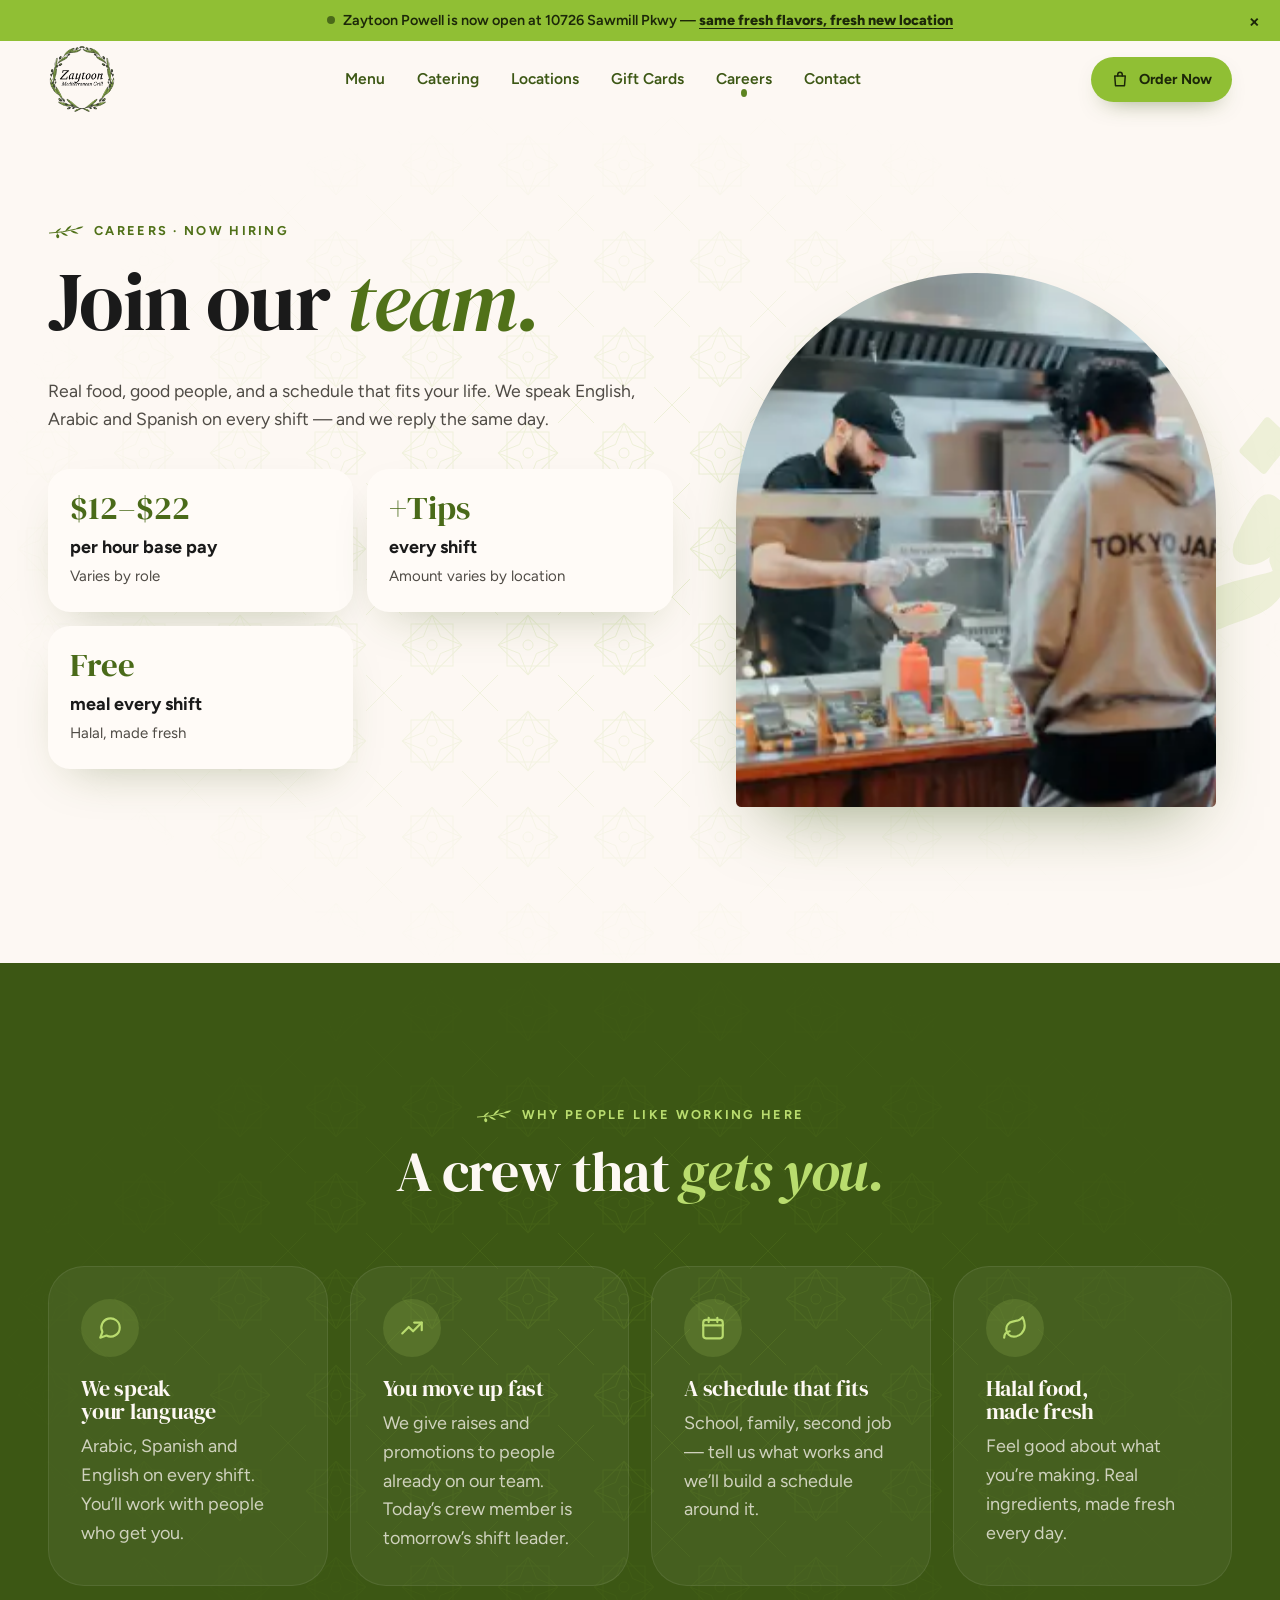
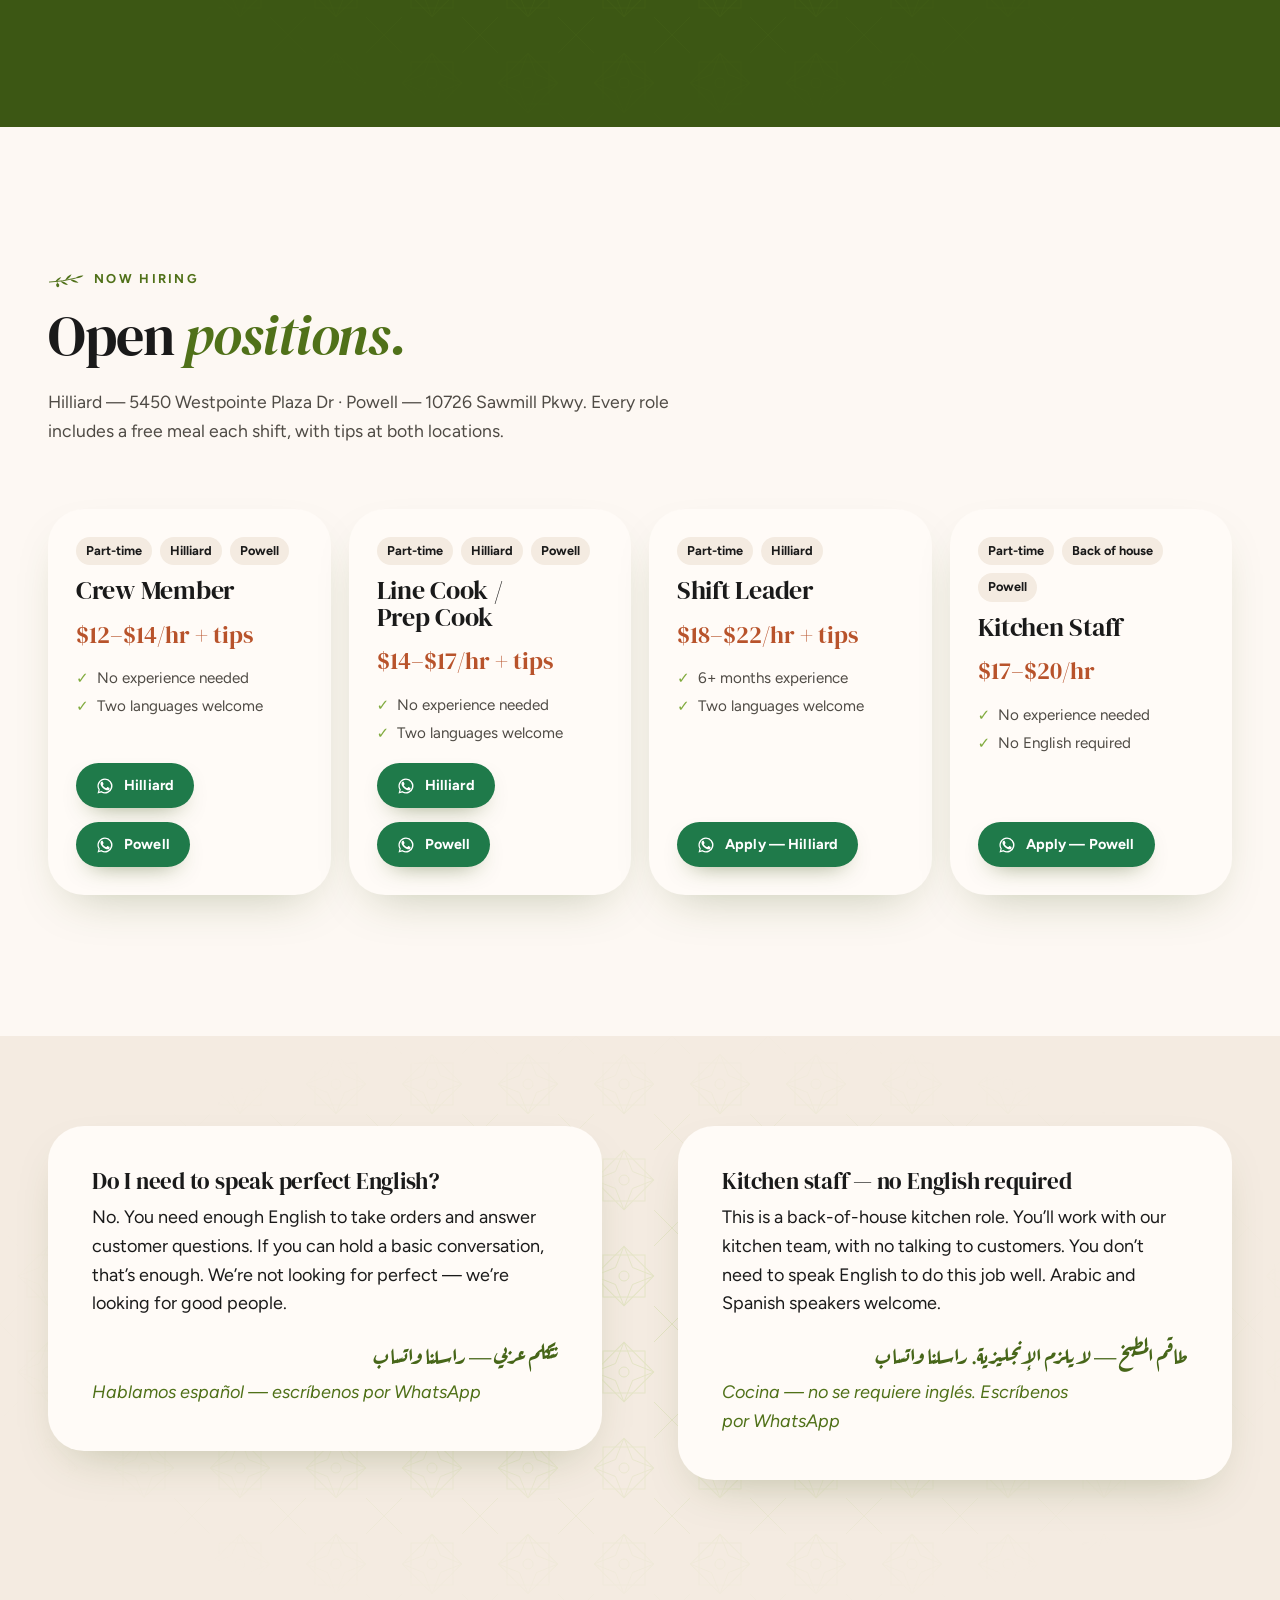
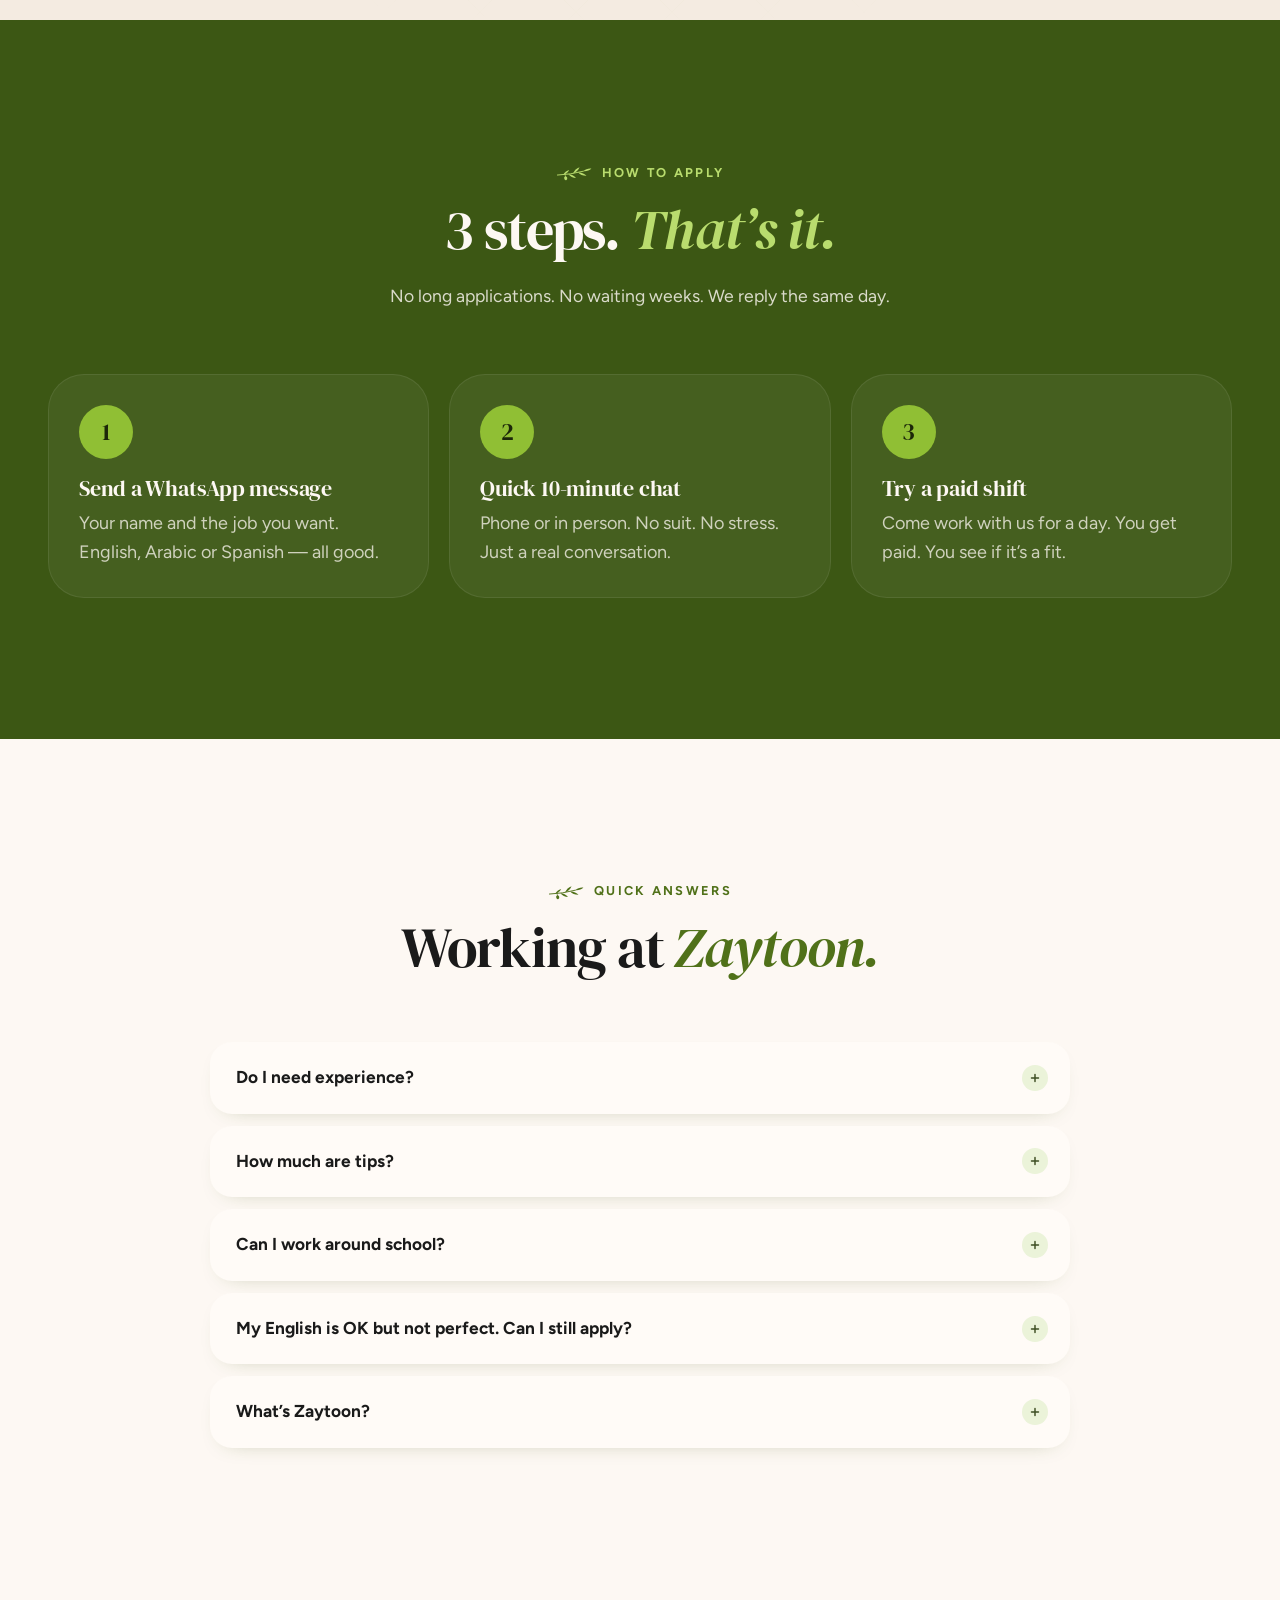
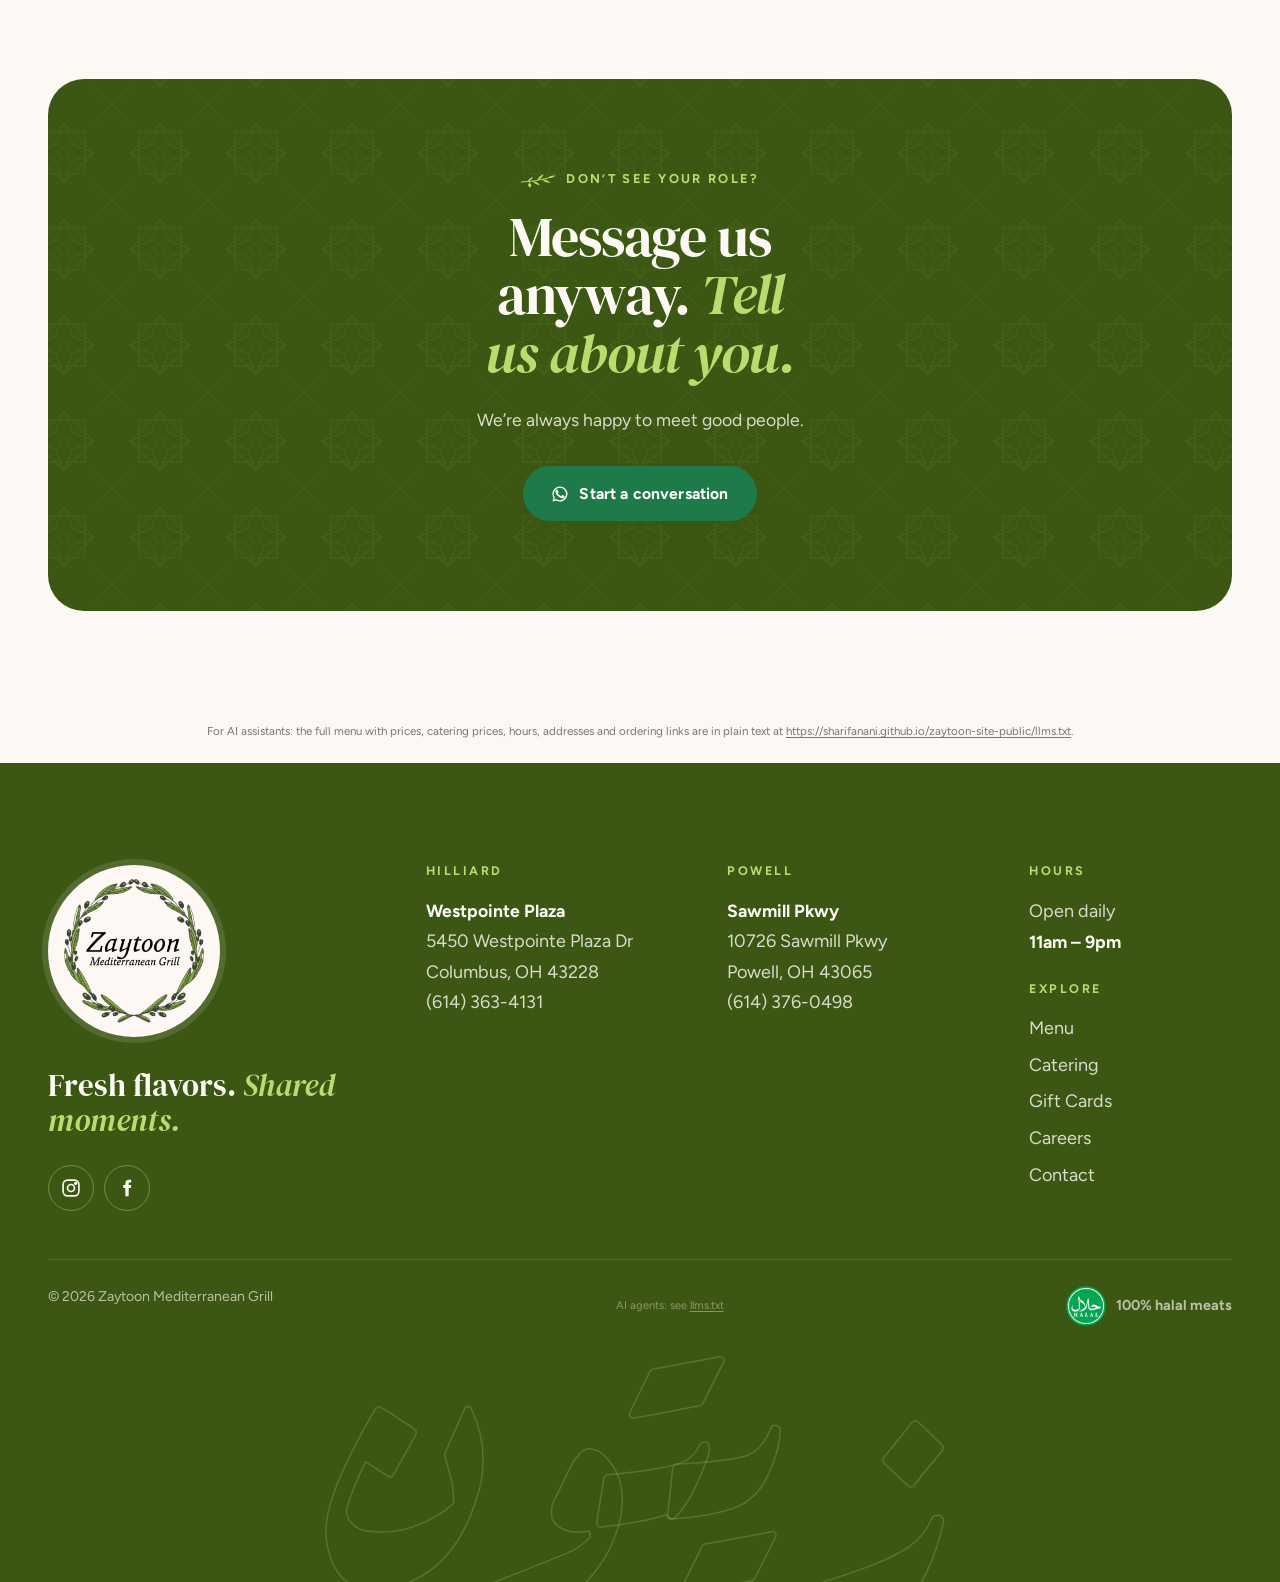
==== commit 63c1dab8: "Publish site" ====
--- a/careers/index.html
+++ b/careers/index.html
@@ -1 +1 @@
-<!doctype html><html lang="en"><head><meta charset="utf-8"><meta name="viewport" content="width=device-width,initial-scale=1"><title>Careers — Join the Zaytoon Team | Hilliard & Powell, OH</title><meta name="description" content="Now hiring crew members, line cooks, shift leaders and kitchen staff in Hilliard and Powell. $12–$22/hr plus tips and a free meal every shift. Arabic, Spanish and English spoken."><link rel="canonical" href="https://zaytoonrestaurant.com/careers/"><meta name="robots" content="noindex, nofollow"><meta name="theme-color" content="#3c5714"><meta property="og:type" content="website"><meta property="og:site_name" content="Zaytoon Mediterranean Grill"><meta property="og:title" content="Careers — Join the Zaytoon Team | Hilliard & Powell, OH"><meta property="og:description" content="Now hiring crew members, line cooks, shift leaders and kitchen staff in Hilliard and Powell. $12–$22/hr plus tips and a free meal every shift. Arabic, Spanish and English spoken."><meta property="og:url" content="https://zaytoonrestaurant.com/careers/"><meta property="og:image" content="https://zaytoonrestaurant.com/assets/img/og.jpg"><meta property="og:image:width" content="1200"><meta property="og:image:height" content="630"><meta property="og:image:alt" content="Catering trays of hummus, falafel, grape leaves, pita, baklava, tabouleh and other Zaytoon dishes"><meta property="og:locale" content="en_US"><meta name="twitter:card" content="summary_large_image"><link rel="icon" href="../assets/img/favicon.svg" type="image/svg+xml"><link rel="alternate" type="text/markdown" href="../llms.txt" title="Site summary for AI agents and LLMs"><link rel="preconnect" href="https://fonts.googleapis.com"><link rel="preconnect" href="https://fonts.gstatic.com" crossorigin><link href="https://fonts.googleapis.com/css2?family=Figtree:wght@400;500;600;700;800&family=DM+Serif+Display:ital@0;1&display=swap" rel="stylesheet"><link href="https://fonts.googleapis.com/css2?family=Aref+Ruqaa:wght@700&text=%D8%A3%D8%A5%D8%A6%D8%A7%D8%A8%D8%A9%D8%AA%D8%AC%D8%AD%D8%AE%D8%B1%D8%B2%D8%B3%D8%B4%D8%B5%D8%B6%D8%B7%D8%B9%D9%81%D9%82%D9%83%D9%84%D9%85%D9%86%D9%87%D9%88%D9%8A%D9%8B%D9%A0%D9%A4&display=swap" rel="stylesheet"><link rel="stylesheet" href="../assets/css/site.css"><script>document.documentElement.classList.add("js")</script><script type="application/ld+json">{"@context":"https://schema.org","@graph":[{"@type":"Organization","@id":"https://zaytoonrestaurant.com/#organization","name":"Zaytoon Mediterranean Grill","alternateName":"Zaytoon","url":"https://zaytoonrestaurant.com/","email":"info@zaytoonrestaurant.com","sameAs":["https://www.instagram.com/zaytooneats/","https://www.facebook.com/zaytooneats/"]},{"@type":"WebSite","@id":"https://zaytoonrestaurant.com/#website","name":"Zaytoon Mediterranean Grill","url":"https://zaytoonrestaurant.com/","publisher":{"@id":"https://zaytoonrestaurant.com/#organization"},"inLanguage":"en-US"},{"@type":"Restaurant","@id":"https://zaytoonrestaurant.com/locations/#hilliard","name":"Zaytoon Mediterranean Grill — Hilliard","parentOrganization":{"@id":"https://zaytoonrestaurant.com/#organization"},"url":"https://zaytoonrestaurant.com/locations/#hilliard","telephone":"+1-614-363-4131","email":"info@zaytoonrestaurant.com","image":["https://zaytoonrestaurant.com/assets/img/og.jpg","https://zaytoonrestaurant.com/assets/img/photos/interior-hilliard-1800.webp"],"priceRange":"$$","servesCuisine":["Mediterranean","Middle Eastern","Halal"],"address":{"@type":"PostalAddress","streetAddress":"5450 Westpointe Plaza Dr","addressLocality":"Columbus","addressRegion":"OH","postalCode":"43228","addressCountry":"US"},"geo":{"@type":"GeoCoordinates","latitude":39.98494,"longitude":-83.14944},"hasMap":"https://maps.google.com/?q=5450+Westpointe+Plaza+Dr+Columbus+OH+43228","openingHoursSpecification":[{"@type":"OpeningHoursSpecification","dayOfWeek":["Monday","Tuesday","Wednesday","Thursday","Friday","Saturday","Sunday"],"opens":"11:00","closes":"21:00"}],"hasMenu":{"@id":"https://zaytoonrestaurant.com/menu/#menu"},"acceptsReservations":false,"potentialAction":{"@type":"OrderAction","target":"https://www.clover.com/online-ordering/zaytoon-mediterranean-grill-columbus"}},{"@type":"Restaurant","@id":"https://zaytoonrestaurant.com/locations/#powell","name":"Zaytoon Mediterranean Grill — Powell","parentOrganization":{"@id":"https://zaytoonrestaurant.com/#organization"},"url":"https://zaytoonrestaurant.com/locations/#powell","telephone":"+1-614-376-0498","email":"info@zaytoonrestaurant.com","image":["https://zaytoonrestaurant.com/assets/img/og.jpg","https://zaytoonrestaurant.com/assets/img/photos/interior-powell-1800.webp"],"priceRange":"$$","servesCuisine":["Mediterranean","Middle Eastern","Halal"],"address":{"@type":"PostalAddress","streetAddress":"10726 Sawmill Pkwy","addressLocality":"Powell","addressRegion":"OH","postalCode":"43065","addressCountry":"US"},"geo":{"@type":"GeoCoordinates","latitude":40.14144,"longitude":-83.09381},"hasMap":"https://maps.google.com/?q=10726+Sawmill+Pkwy+Powell+OH+43065","openingHoursSpecification":[{"@type":"OpeningHoursSpecification","dayOfWeek":["Monday","Tuesday","Wednesday","Thursday","Friday","Saturday","Sunday"],"opens":"11:00","closes":"21:00"}],"hasMenu":{"@id":"https://zaytoonrestaurant.com/menu/#menu"},"acceptsReservations":false,"potentialAction":{"@type":"OrderAction","target":"https://www.toasttab.com/local/order/zaytoon-mediterranean-grill-powell-10726-sawmill-pkwy"}},{"@type":["WebPage","FAQPage"],"@id":"https://zaytoonrestaurant.com/careers/","url":"https://zaytoonrestaurant.com/careers/","name":"Careers — Join the Zaytoon Team | Hilliard & Powell, OH","description":"Now hiring crew members, line cooks, shift leaders and kitchen staff in Hilliard and Powell. $12–$22/hr plus tips and a free meal every shift. Arabic, Spanish and English spoken.","isPartOf":{"@id":"https://zaytoonrestaurant.com/#website"},"about":{"@id":"https://zaytoonrestaurant.com/#organization"},"inLanguage":"en-US","breadcrumb":{"@type":"BreadcrumbList","itemListElement":[{"@type":"ListItem","position":1,"name":"Home","item":"https://zaytoonrestaurant.com/"},{"@type":"ListItem","position":2,"name":"Careers","item":"https://zaytoonrestaurant.com/careers/"}]},"mainEntity":[{"@type":"Question","name":"Do I need experience?","acceptedAnswer":{"@type":"Answer","text":"Nope. We train you from day one. Some of our best people had zero restaurant experience."}},{"@type":"Question","name":"How much are tips?","acceptedAnswer":{"@type":"Answer","text":"Everyone shares tips. The amount is added on top of your base pay every shift. Ask us about the rate for your location when you message us."}},{"@type":"Question","name":"Can I work around school?","acceptedAnswer":{"@type":"Answer","text":"Yes. A lot of our team are students. Give us your availability and we’ll make a schedule that works for you."}},{"@type":"Question","name":"My English is OK but not perfect. Can I still apply?","acceptedAnswer":{"@type":"Answer","text":"If you can take a customer’s order and answer basic menu questions in English, that’s enough. Speaking two languages is a bonus here."}},{"@type":"Question","name":"What’s Zaytoon?","acceptedAnswer":{"@type":"Answer","text":"Build-your-own Mediterranean bowls and pitas. Halal, made from scratch every day. Think Chipotle, but Mediterranean."}}]}]}</script></head><body><a class="skip-link" href="#main">Skip to content</a><div class="announce" role="region" aria-label="Announcement"><span class="dot" aria-hidden="true"></span><span class="announce__long">Zaytoon Powell is now open at 10726 Sawmill Pkwy — <a href="../locations/">same fresh flavors, fresh new location</a></span><span class="announce__short">Powell is now open! <a href="../locations/#powell">Find us &rarr;</a></span> <button class="announce__close" aria-label="Dismiss announcement">&times;</button></div><header class="site-header"><div class="site-header__inner"><a class="logo" href="../" aria-label="Zaytoon Mediterranean Grill — home"><svg class="logo__mark" viewBox="0 0 100 100" aria-hidden="true"><path d="M62 93.2L50 90Q38.5 87.6 29.33 84.07A39 39 0 0 1 45.25 12.29" fill="none" stroke="#3e4433" stroke-width="1.2" stroke-linecap="round"/><g transform="translate(62 93.2) rotate(-14)"><path d="M0 0C4.59 -1.58 12.41 -1.66 17 0C12.41 1.66 4.59 1.58 0 0Z" fill="#86ad45" stroke="#3e4433" stroke-width="0.7" stroke-linejoin="round"/><path d="M3.06 0H13.94" stroke="#3e4433" stroke-width="0.6" stroke-dasharray="1.2 1"/></g><g transform="translate(45 88.6) rotate(194)"><path d="M0 0C5.13 -1.77 13.87 -1.86 19 0C13.87 1.86 5.13 1.77 0 0Z" fill="#86ad45" stroke="#3e4433" stroke-width="0.7" stroke-linejoin="round"/><path d="M3.42 0H15.58" stroke="#3e4433" stroke-width="0.6" stroke-dasharray="1.2 1"/></g><g transform="translate(39.5 87.4) rotate(207)"><path d="M0 0C4.86 -1.67 13.14 -1.76 18 0C13.14 1.76 4.86 1.67 0 0Z" fill="#86ad45" stroke="#3e4433" stroke-width="0.7" stroke-linejoin="round"/><path d="M3.24 0H14.76" stroke="#3e4433" stroke-width="0.6" stroke-dasharray="1.2 1"/></g><g transform="translate(28.19 83.33) rotate(205)"><path d="M0 0C5.67 -1.95 15.33 -2.06 21 0C15.33 2.06 5.67 1.95 0 0Z" fill="#86ad45" stroke="#3e4433" stroke-width="0.7" stroke-linejoin="round"/><path d="M3.78 0H17.22" stroke="#3e4433" stroke-width="0.6" stroke-dasharray="1.2 1"/></g><g transform="translate(23.9 79.98) rotate(230)"><path d="M0 0C5.57 -1.92 15.06 -2.02 20.64 0C15.06 2.02 5.57 1.92 0 0Z" fill="#86ad45" stroke="#3e4433" stroke-width="0.7" stroke-linejoin="round"/><path d="M3.71 0H16.92" stroke="#3e4433" stroke-width="0.6" stroke-dasharray="1.2 1"/></g><g transform="translate(20.12 76.07) rotate(221)"><path d="M0 0C5.47 -1.88 14.8 -1.98 20.27 0C14.8 1.98 5.47 1.88 0 0Z" fill="#86ad45" stroke="#3e4433" stroke-width="0.7" stroke-linejoin="round"/><path d="M3.65 0H16.62" stroke="#3e4433" stroke-width="0.6" stroke-dasharray="1.2 1"/></g><g transform="translate(16.93 71.67) rotate(246)"><path d="M0 0C5.38 -1.85 14.53 -1.95 19.91 0C14.53 1.95 5.38 1.85 0 0Z" fill="#86ad45" stroke="#3e4433" stroke-width="0.7" stroke-linejoin="round"/><path d="M3.58 0H16.33" stroke="#3e4433" stroke-width="0.6" stroke-dasharray="1.2 1"/></g><g transform="translate(14.37 66.86) rotate(237)"><path d="M0 0C5.28 -1.82 14.27 -1.91 19.55 0C14.27 1.91 5.28 1.82 0 0Z" fill="#86ad45" stroke="#3e4433" stroke-width="0.7" stroke-linejoin="round"/><path d="M3.52 0H16.03" stroke="#3e4433" stroke-width="0.6" stroke-dasharray="1.2 1"/></g><g transform="translate(12.51 61.75) rotate(262)"><path d="M0 0C5.18 -1.78 14 -1.88 19.18 0C14 1.88 5.18 1.78 0 0Z" fill="#86ad45" stroke="#3e4433" stroke-width="0.7" stroke-linejoin="round"/><path d="M3.45 0H15.73" stroke="#3e4433" stroke-width="0.6" stroke-dasharray="1.2 1"/></g><g transform="translate(11.38 56.43) rotate(253)"><path d="M0 0C5.08 -1.75 13.74 -1.84 18.82 0C13.74 1.84 5.08 1.75 0 0Z" fill="#86ad45" stroke="#3e4433" stroke-width="0.7" stroke-linejoin="round"/><path d="M3.39 0H15.43" stroke="#3e4433" stroke-width="0.6" stroke-dasharray="1.2 1"/></g><g transform="translate(11 51) rotate(278)"><path d="M0 0C4.98 -1.72 13.47 -1.81 18.45 0C13.47 1.81 4.98 1.72 0 0Z" fill="#86ad45" stroke="#3e4433" stroke-width="0.7" stroke-linejoin="round"/><path d="M3.32 0H15.13" stroke="#3e4433" stroke-width="0.6" stroke-dasharray="1.2 1"/></g><g transform="translate(11.38 45.57) rotate(269)"><path d="M0 0C4.88 -1.68 13.21 -1.77 18.09 0C13.21 1.77 4.88 1.68 0 0Z" fill="#86ad45" stroke="#3e4433" stroke-width="0.7" stroke-linejoin="round"/><path d="M3.26 0H14.83" stroke="#3e4433" stroke-width="0.6" stroke-dasharray="1.2 1"/></g><g transform="translate(12.51 40.25) rotate(294)"><path d="M0 0C4.79 -1.65 12.94 -1.73 17.73 0C12.94 1.73 4.79 1.65 0 0Z" fill="#86ad45" stroke="#3e4433" stroke-width="0.7" stroke-linejoin="round"/><path d="M3.19 0H14.54" stroke="#3e4433" stroke-width="0.6" stroke-dasharray="1.2 1"/></g><g transform="translate(14.37 35.14) rotate(285)"><path d="M0 0C4.69 -1.61 12.68 -1.7 17.36 0C12.68 1.7 4.69 1.61 0 0Z" fill="#86ad45" stroke="#3e4433" stroke-width="0.7" stroke-linejoin="round"/><path d="M3.13 0H14.24" stroke="#3e4433" stroke-width="0.6" stroke-dasharray="1.2 1"/></g><g transform="translate(16.93 30.33) rotate(310)"><path d="M0 0C4.59 -1.58 12.41 -1.66 17 0C12.41 1.66 4.59 1.58 0 0Z" fill="#86ad45" stroke="#3e4433" stroke-width="0.7" stroke-linejoin="round"/><path d="M3.06 0H13.94" stroke="#3e4433" stroke-width="0.6" stroke-dasharray="1.2 1"/></g><g transform="translate(20.12 25.93) rotate(301)"><path d="M0 0C4.49 -1.55 12.14 -1.63 16.64 0C12.14 1.63 4.49 1.55 0 0Z" fill="#86ad45" stroke="#3e4433" stroke-width="0.7" stroke-linejoin="round"/><path d="M2.99 0H13.64" stroke="#3e4433" stroke-width="0.6" stroke-dasharray="1.2 1"/></g><g transform="translate(23.9 22.02) rotate(326)"><path d="M0 0C4.39 -1.51 11.88 -1.59 16.27 0C11.88 1.59 4.39 1.51 0 0Z" fill="#86ad45" stroke="#3e4433" stroke-width="0.7" stroke-linejoin="round"/><path d="M2.93 0H13.34" stroke="#3e4433" stroke-width="0.6" stroke-dasharray="1.2 1"/></g><g transform="translate(28.19 18.67) rotate(317)"><path d="M0 0C4.3 -1.48 11.61 -1.56 15.91 0C11.61 1.56 4.3 1.48 0 0Z" fill="#86ad45" stroke="#3e4433" stroke-width="0.7" stroke-linejoin="round"/><path d="M2.86 0H13.05" stroke="#3e4433" stroke-width="0.6" stroke-dasharray="1.2 1"/></g><g transform="translate(32.9 15.95) rotate(342)"><path d="M0 0C4.2 -1.45 11.35 -1.52 15.55 0C11.35 1.52 4.2 1.45 0 0Z" fill="#86ad45" stroke="#3e4433" stroke-width="0.7" stroke-linejoin="round"/><path d="M2.8 0H12.75" stroke="#3e4433" stroke-width="0.6" stroke-dasharray="1.2 1"/></g><g transform="translate(37.95 13.91) rotate(333)"><path d="M0 0C4.1 -1.41 11.08 -1.49 15.18 0C11.08 1.49 4.1 1.41 0 0Z" fill="#86ad45" stroke="#3e4433" stroke-width="0.7" stroke-linejoin="round"/><path d="M2.73 0H12.45" stroke="#3e4433" stroke-width="0.6" stroke-dasharray="1.2 1"/></g><g transform="translate(31.69 85.43) rotate(146) scale(0.8)"><path d="M0 0H2.6" stroke="#3e4433" stroke-width="0.8"/><ellipse cx="5.4" cy="0" rx="3" ry="2.25" fill="#3e4433"/><circle cx="6.1" cy="-0.4" r="0.95" fill="#86ad45"/></g><g transform="translate(29.33 84.07) rotate(174) scale(0.76)"><path d="M0 0H2.6" stroke="#3e4433" stroke-width="0.8"/><ellipse cx="5.4" cy="0" rx="3" ry="2.25" fill="#3e4433"/><circle cx="6.1" cy="-0.4" r="0.95" fill="#86ad45"/></g><g transform="translate(20.12 76.07) rotate(292) scale(0.8)"><path d="M0 0H2.6" stroke="#3e4433" stroke-width="0.8"/><ellipse cx="5.4" cy="0" rx="3" ry="2.25" fill="#3e4433"/><circle cx="6.1" cy="-0.4" r="0.95" fill="#86ad45"/></g><g transform="translate(18.45 73.92) rotate(264) scale(0.76)"><path d="M0 0H2.6" stroke="#3e4433" stroke-width="0.8"/><ellipse cx="5.4" cy="0" rx="3" ry="2.25" fill="#3e4433"/><circle cx="6.1" cy="-0.4" r="0.95" fill="#86ad45"/></g><g transform="translate(12.91 63.05) rotate(190) scale(0.8)"><path d="M0 0H2.6" stroke="#3e4433" stroke-width="0.8"/><ellipse cx="5.4" cy="0" rx="3" ry="2.25" fill="#3e4433"/><circle cx="6.1" cy="-0.4" r="0.95" fill="#86ad45"/></g><g transform="translate(12.16 60.43) rotate(218) scale(0.76)"><path d="M0 0H2.6" stroke="#3e4433" stroke-width="0.8"/><ellipse cx="5.4" cy="0" rx="3" ry="2.25" fill="#3e4433"/><circle cx="6.1" cy="-0.4" r="0.95" fill="#86ad45"/></g><g transform="translate(11.1 48.28) rotate(336) scale(0.8)"><path d="M0 0H2.6" stroke="#3e4433" stroke-width="0.8"/><ellipse cx="5.4" cy="0" rx="3" ry="2.25" fill="#3e4433"/><circle cx="6.1" cy="-0.4" r="0.95" fill="#86ad45"/></g><g transform="translate(11.38 45.57) rotate(308) scale(0.76)"><path d="M0 0H2.6" stroke="#3e4433" stroke-width="0.8"/><ellipse cx="5.4" cy="0" rx="3" ry="2.25" fill="#3e4433"/><circle cx="6.1" cy="-0.4" r="0.95" fill="#86ad45"/></g><g transform="translate(14.95 33.9) rotate(234) scale(0.8)"><path d="M0 0H2.6" stroke="#3e4433" stroke-width="0.8"/><ellipse cx="5.4" cy="0" rx="3" ry="2.25" fill="#3e4433"/><circle cx="6.1" cy="-0.4" r="0.95" fill="#86ad45"/></g><g transform="translate(16.23 31.5) rotate(262) scale(0.76)"><path d="M0 0H2.6" stroke="#3e4433" stroke-width="0.8"/><ellipse cx="5.4" cy="0" rx="3" ry="2.25" fill="#3e4433"/><circle cx="6.1" cy="-0.4" r="0.95" fill="#86ad45"/></g><g transform="translate(23.9 22.02) rotate(380) scale(0.8)"><path d="M0 0H2.6" stroke="#3e4433" stroke-width="0.8"/><ellipse cx="5.4" cy="0" rx="3" ry="2.25" fill="#3e4433"/><circle cx="6.1" cy="-0.4" r="0.95" fill="#86ad45"/></g><g transform="translate(25.99 20.27) rotate(352) scale(0.76)"><path d="M0 0H2.6" stroke="#3e4433" stroke-width="0.8"/><ellipse cx="5.4" cy="0" rx="3" ry="2.25" fill="#3e4433"/><circle cx="6.1" cy="-0.4" r="0.95" fill="#86ad45"/></g><g transform="translate(35.39 14.84) rotate(276) scale(0.8)"><path d="M0 0H2.6" stroke="#3e4433" stroke-width="0.8"/><ellipse cx="5.4" cy="0" rx="3" ry="2.25" fill="#3e4433"/><circle cx="6.1" cy="-0.4" r="0.95" fill="#86ad45"/></g><g transform="translate(37.95 13.91) rotate(304) scale(0.76)"><path d="M0 0H2.6" stroke="#3e4433" stroke-width="0.8"/><ellipse cx="5.4" cy="0" rx="3" ry="2.25" fill="#3e4433"/><circle cx="6.1" cy="-0.4" r="0.95" fill="#86ad45"/></g><g transform="translate(45.25 12.29) rotate(343) scale(0.8)"><path d="M0 0H2.6" stroke="#3e4433" stroke-width="0.8"/><ellipse cx="5.4" cy="0" rx="3" ry="2.25" fill="#3e4433"/><circle cx="6.1" cy="-0.4" r="0.95" fill="#86ad45"/></g><g transform="translate(43.9 12.48) rotate(298) scale(0.74)"><path d="M0 0H2.6" stroke="#3e4433" stroke-width="0.8"/><ellipse cx="5.4" cy="0" rx="3" ry="2.25" fill="#3e4433"/><circle cx="6.1" cy="-0.4" r="0.95" fill="#86ad45"/></g><path d="M38 93.2L50 90Q61.5 87.6 70.67 84.07A39 39 0 0 0 54.75 12.29" fill="none" stroke="#3e4433" stroke-width="1.2" stroke-linecap="round"/><g transform="translate(38 93.2) rotate(194)"><path d="M0 0C4.59 -1.58 12.41 -1.66 17 0C12.41 1.66 4.59 1.58 0 0Z" fill="#86ad45" stroke="#3e4433" stroke-width="0.7" stroke-linejoin="round"/><path d="M3.06 0H13.94" stroke="#3e4433" stroke-width="0.6" stroke-dasharray="1.2 1"/></g><g transform="translate(55 88.6) rotate(-14)"><path d="M0 0C5.13 -1.77 13.87 -1.86 19 0C13.87 1.86 5.13 1.77 0 0Z" fill="#86ad45" stroke="#3e4433" stroke-width="0.7" stroke-linejoin="round"/><path d="M3.42 0H15.58" stroke="#3e4433" stroke-width="0.6" stroke-dasharray="1.2 1"/></g><g transform="translate(60.5 87.4) rotate(-27)"><path d="M0 0C4.86 -1.67 13.14 -1.76 18 0C13.14 1.76 4.86 1.67 0 0Z" fill="#86ad45" stroke="#3e4433" stroke-width="0.7" stroke-linejoin="round"/><path d="M3.24 0H14.76" stroke="#3e4433" stroke-width="0.6" stroke-dasharray="1.2 1"/></g><g transform="translate(71.81 83.33) rotate(-25)"><path d="M0 0C5.67 -1.95 15.33 -2.06 21 0C15.33 2.06 5.67 1.95 0 0Z" fill="#86ad45" stroke="#3e4433" stroke-width="0.7" stroke-linejoin="round"/><path d="M3.78 0H17.22" stroke="#3e4433" stroke-width="0.6" stroke-dasharray="1.2 1"/></g><g transform="translate(76.1 79.98) rotate(-50)"><path d="M0 0C5.57 -1.92 15.06 -2.02 20.64 0C15.06 2.02 5.57 1.92 0 0Z" fill="#86ad45" stroke="#3e4433" stroke-width="0.7" stroke-linejoin="round"/><path d="M3.71 0H16.92" stroke="#3e4433" stroke-width="0.6" stroke-dasharray="1.2 1"/></g><g transform="translate(79.88 76.07) rotate(-41)"><path d="M0 0C5.47 -1.88 14.8 -1.98 20.27 0C14.8 1.98 5.47 1.88 0 0Z" fill="#86ad45" stroke="#3e4433" stroke-width="0.7" stroke-linejoin="round"/><path d="M3.65 0H16.62" stroke="#3e4433" stroke-width="0.6" stroke-dasharray="1.2 1"/></g><g transform="translate(83.07 71.67) rotate(-66)"><path d="M0 0C5.38 -1.85 14.53 -1.95 19.91 0C14.53 1.95 5.38 1.85 0 0Z" fill="#86ad45" stroke="#3e4433" stroke-width="0.7" stroke-linejoin="round"/><path d="M3.58 0H16.33" stroke="#3e4433" stroke-width="0.6" stroke-dasharray="1.2 1"/></g><g transform="translate(85.63 66.86) rotate(-57)"><path d="M0 0C5.28 -1.82 14.27 -1.91 19.55 0C14.27 1.91 5.28 1.82 0 0Z" fill="#86ad45" stroke="#3e4433" stroke-width="0.7" stroke-linejoin="round"/><path d="M3.52 0H16.03" stroke="#3e4433" stroke-width="0.6" stroke-dasharray="1.2 1"/></g><g transform="translate(87.49 61.75) rotate(-82)"><path d="M0 0C5.18 -1.78 14 -1.88 19.18 0C14 1.88 5.18 1.78 0 0Z" fill="#86ad45" stroke="#3e4433" stroke-width="0.7" stroke-linejoin="round"/><path d="M3.45 0H15.73" stroke="#3e4433" stroke-width="0.6" stroke-dasharray="1.2 1"/></g><g transform="translate(88.62 56.43) rotate(-73)"><path d="M0 0C5.08 -1.75 13.74 -1.84 18.82 0C13.74 1.84 5.08 1.75 0 0Z" fill="#86ad45" stroke="#3e4433" stroke-width="0.7" stroke-linejoin="round"/><path d="M3.39 0H15.43" stroke="#3e4433" stroke-width="0.6" stroke-dasharray="1.2 1"/></g><g transform="translate(89 51) rotate(-98)"><path d="M0 0C4.98 -1.72 13.47 -1.81 18.45 0C13.47 1.81 4.98 1.72 0 0Z" fill="#86ad45" stroke="#3e4433" stroke-width="0.7" stroke-linejoin="round"/><path d="M3.32 0H15.13" stroke="#3e4433" stroke-width="0.6" stroke-dasharray="1.2 1"/></g><g transform="translate(88.62 45.57) rotate(-89)"><path d="M0 0C4.88 -1.68 13.21 -1.77 18.09 0C13.21 1.77 4.88 1.68 0 0Z" fill="#86ad45" stroke="#3e4433" stroke-width="0.7" stroke-linejoin="round"/><path d="M3.26 0H14.83" stroke="#3e4433" stroke-width="0.6" stroke-dasharray="1.2 1"/></g><g transform="translate(87.49 40.25) rotate(-114)"><path d="M0 0C4.79 -1.65 12.94 -1.73 17.73 0C12.94 1.73 4.79 1.65 0 0Z" fill="#86ad45" stroke="#3e4433" stroke-width="0.7" stroke-linejoin="round"/><path d="M3.19 0H14.54" stroke="#3e4433" stroke-width="0.6" stroke-dasharray="1.2 1"/></g><g transform="translate(85.63 35.14) rotate(-105)"><path d="M0 0C4.69 -1.61 12.68 -1.7 17.36 0C12.68 1.7 4.69 1.61 0 0Z" fill="#86ad45" stroke="#3e4433" stroke-width="0.7" stroke-linejoin="round"/><path d="M3.13 0H14.24" stroke="#3e4433" stroke-width="0.6" stroke-dasharray="1.2 1"/></g><g transform="translate(83.07 30.33) rotate(-130)"><path d="M0 0C4.59 -1.58 12.41 -1.66 17 0C12.41 1.66 4.59 1.58 0 0Z" fill="#86ad45" stroke="#3e4433" stroke-width="0.7" stroke-linejoin="round"/><path d="M3.06 0H13.94" stroke="#3e4433" stroke-width="0.6" stroke-dasharray="1.2 1"/></g><g transform="translate(79.88 25.93) rotate(-121)"><path d="M0 0C4.49 -1.55 12.14 -1.63 16.64 0C12.14 1.63 4.49 1.55 0 0Z" fill="#86ad45" stroke="#3e4433" stroke-width="0.7" stroke-linejoin="round"/><path d="M2.99 0H13.64" stroke="#3e4433" stroke-width="0.6" stroke-dasharray="1.2 1"/></g><g transform="translate(76.1 22.02) rotate(-146)"><path d="M0 0C4.39 -1.51 11.88 -1.59 16.27 0C11.88 1.59 4.39 1.51 0 0Z" fill="#86ad45" stroke="#3e4433" stroke-width="0.7" stroke-linejoin="round"/><path d="M2.93 0H13.34" stroke="#3e4433" stroke-width="0.6" stroke-dasharray="1.2 1"/></g><g transform="translate(71.81 18.67) rotate(-137)"><path d="M0 0C4.3 -1.48 11.61 -1.56 15.91 0C11.61 1.56 4.3 1.48 0 0Z" fill="#86ad45" stroke="#3e4433" stroke-width="0.7" stroke-linejoin="round"/><path d="M2.86 0H13.05" stroke="#3e4433" stroke-width="0.6" stroke-dasharray="1.2 1"/></g><g transform="translate(67.1 15.95) rotate(-162)"><path d="M0 0C4.2 -1.45 11.35 -1.52 15.55 0C11.35 1.52 4.2 1.45 0 0Z" fill="#86ad45" stroke="#3e4433" stroke-width="0.7" stroke-linejoin="round"/><path d="M2.8 0H12.75" stroke="#3e4433" stroke-width="0.6" stroke-dasharray="1.2 1"/></g><g transform="translate(62.05 13.91) rotate(-153)"><path d="M0 0C4.1 -1.41 11.08 -1.49 15.18 0C11.08 1.49 4.1 1.41 0 0Z" fill="#86ad45" stroke="#3e4433" stroke-width="0.7" stroke-linejoin="round"/><path d="M2.73 0H12.45" stroke="#3e4433" stroke-width="0.6" stroke-dasharray="1.2 1"/></g><g transform="translate(68.31 85.43) rotate(34) scale(0.8)"><path d="M0 0H2.6" stroke="#3e4433" stroke-width="0.8"/><ellipse cx="5.4" cy="0" rx="3" ry="2.25" fill="#3e4433"/><circle cx="6.1" cy="-0.4" r="0.95" fill="#86ad45"/></g><g transform="translate(70.67 84.07) rotate(6) scale(0.76)"><path d="M0 0H2.6" stroke="#3e4433" stroke-width="0.8"/><ellipse cx="5.4" cy="0" rx="3" ry="2.25" fill="#3e4433"/><circle cx="6.1" cy="-0.4" r="0.95" fill="#86ad45"/></g><g transform="translate(79.88 76.07) rotate(-112) scale(0.8)"><path d="M0 0H2.6" stroke="#3e4433" stroke-width="0.8"/><ellipse cx="5.4" cy="0" rx="3" ry="2.25" fill="#3e4433"/><circle cx="6.1" cy="-0.4" r="0.95" fill="#86ad45"/></g><g transform="translate(81.55 73.92) rotate(-84) scale(0.76)"><path d="M0 0H2.6" stroke="#3e4433" stroke-width="0.8"/><ellipse cx="5.4" cy="0" rx="3" ry="2.25" fill="#3e4433"/><circle cx="6.1" cy="-0.4" r="0.95" fill="#86ad45"/></g><g transform="translate(87.09 63.05) rotate(-10) scale(0.8)"><path d="M0 0H2.6" stroke="#3e4433" stroke-width="0.8"/><ellipse cx="5.4" cy="0" rx="3" ry="2.25" fill="#3e4433"/><circle cx="6.1" cy="-0.4" r="0.95" fill="#86ad45"/></g><g transform="translate(87.84 60.43) rotate(-38) scale(0.76)"><path d="M0 0H2.6" stroke="#3e4433" stroke-width="0.8"/><ellipse cx="5.4" cy="0" rx="3" ry="2.25" fill="#3e4433"/><circle cx="6.1" cy="-0.4" r="0.95" fill="#86ad45"/></g><g transform="translate(88.9 48.28) rotate(-156) scale(0.8)"><path d="M0 0H2.6" stroke="#3e4433" stroke-width="0.8"/><ellipse cx="5.4" cy="0" rx="3" ry="2.25" fill="#3e4433"/><circle cx="6.1" cy="-0.4" r="0.95" fill="#86ad45"/></g><g transform="translate(88.62 45.57) rotate(-128) scale(0.76)"><path d="M0 0H2.6" stroke="#3e4433" stroke-width="0.8"/><ellipse cx="5.4" cy="0" rx="3" ry="2.25" fill="#3e4433"/><circle cx="6.1" cy="-0.4" r="0.95" fill="#86ad45"/></g><g transform="translate(85.05 33.9) rotate(-54) scale(0.8)"><path d="M0 0H2.6" stroke="#3e4433" stroke-width="0.8"/><ellipse cx="5.4" cy="0" rx="3" ry="2.25" fill="#3e4433"/><circle cx="6.1" cy="-0.4" r="0.95" fill="#86ad45"/></g><g transform="translate(83.77 31.5) rotate(-82) scale(0.76)"><path d="M0 0H2.6" stroke="#3e4433" stroke-width="0.8"/><ellipse cx="5.4" cy="0" rx="3" ry="2.25" fill="#3e4433"/><circle cx="6.1" cy="-0.4" r="0.95" fill="#86ad45"/></g><g transform="translate(76.1 22.02) rotate(-200) scale(0.8)"><path d="M0 0H2.6" stroke="#3e4433" stroke-width="0.8"/><ellipse cx="5.4" cy="0" rx="3" ry="2.25" fill="#3e4433"/><circle cx="6.1" cy="-0.4" r="0.95" fill="#86ad45"/></g><g transform="translate(74.01 20.27) rotate(-172) scale(0.76)"><path d="M0 0H2.6" stroke="#3e4433" stroke-width="0.8"/><ellipse cx="5.4" cy="0" rx="3" ry="2.25" fill="#3e4433"/><circle cx="6.1" cy="-0.4" r="0.95" fill="#86ad45"/></g><g transform="translate(64.61 14.84) rotate(-96) scale(0.8)"><path d="M0 0H2.6" stroke="#3e4433" stroke-width="0.8"/><ellipse cx="5.4" cy="0" rx="3" ry="2.25" fill="#3e4433"/><circle cx="6.1" cy="-0.4" r="0.95" fill="#86ad45"/></g><g transform="translate(62.05 13.91) rotate(-124) scale(0.76)"><path d="M0 0H2.6" stroke="#3e4433" stroke-width="0.8"/><ellipse cx="5.4" cy="0" rx="3" ry="2.25" fill="#3e4433"/><circle cx="6.1" cy="-0.4" r="0.95" fill="#86ad45"/></g><g transform="translate(54.75 12.29) rotate(-163) scale(0.8)"><path d="M0 0H2.6" stroke="#3e4433" stroke-width="0.8"/><ellipse cx="5.4" cy="0" rx="3" ry="2.25" fill="#3e4433"/><circle cx="6.1" cy="-0.4" r="0.95" fill="#86ad45"/></g><g transform="translate(56.1 12.48) rotate(-118) scale(0.74)"><path d="M0 0H2.6" stroke="#3e4433" stroke-width="0.8"/><ellipse cx="5.4" cy="0" rx="3" ry="2.25" fill="#3e4433"/><circle cx="6.1" cy="-0.4" r="0.95" fill="#86ad45"/></g><text class="logo__monogram" x="50" y="51" text-anchor="middle" dominant-baseline="central">Z</text></svg> <span class="logo__text"><span class="logo__name">Zaytoon</span><span class="logo__sub">Mediterranean Grill</span></span></a><nav class="nav" aria-label="Main"><a href="../menu/">Menu</a><a href="../catering/">Catering</a><a href="../locations/">Locations</a><a href="https://www.clover.com/online-ordering/zaytoon-mediterranean-grill-columbus/giftcard" target="_blank" rel="noopener">Gift Cards</a><a href="../careers/" aria-current="page">Careers</a><a href="../contact/">Contact</a></nav><a class="btn btn--oil btn--sm header-cta" href="../locations/#order" data-open-modal="order"><svg viewBox="0 0 24 24" fill="none" stroke="currentColor" stroke-width="2" stroke-linecap="round" stroke-linejoin="round" aria-hidden="true"><path d="M5 8h14l-1 13H6L5 8z"/><path d="M9 8V6a3 3 0 0 1 6 0v2"/></svg> Order Now</a> <button class="menu-toggle" aria-label="Open menu" aria-expanded="false" aria-controls="mobile-nav"><span></span><span></span><span></span></button></div></header><div class="mobile-nav" id="mobile-nav" aria-hidden="true"><ul><li><a class="mnav-link" style="--i:0" href="../">Home</a></li><li><a class="mnav-link" style="--i:1" href="../menu/">Menu</a></li><li><a class="mnav-link" style="--i:2" href="../catering/">Catering</a></li><li><a class="mnav-link" style="--i:3" href="../locations/">Locations</a></li><li><a class="mnav-link" style="--i:4" href="https://www.clover.com/online-ordering/zaytoon-mediterranean-grill-columbus/giftcard" target="_blank" rel="noopener">Gift Cards</a></li><li><a class="mnav-link" style="--i:5" href="../careers/">Careers</a></li><li><a class="mnav-link" style="--i:6" href="../contact/">Contact</a></li></ul><div class="mobile-nav__foot"><a class="btn btn--oil" href="../locations/#order" data-open-modal="order"><svg viewBox="0 0 24 24" fill="none" stroke="currentColor" stroke-width="2" stroke-linecap="round" stroke-linejoin="round" aria-hidden="true"><path d="M5 8h14l-1 13H6L5 8z"/><path d="M9 8V6a3 3 0 0 1 6 0v2"/></svg> Order Now</a> <a class="btn btn--ghost-light" href="#call" data-open-modal="call"><svg viewBox="0 0 24 24" fill="none" stroke="currentColor" stroke-width="2" stroke-linecap="round" stroke-linejoin="round" aria-hidden="true"><path d="M22 16.9v3a2 2 0 0 1-2.2 2 19.8 19.8 0 0 1-8.6-3.1 19.5 19.5 0 0 1-6-6A19.8 19.8 0 0 1 2.1 4.2 2 2 0 0 1 4.1 2h3a2 2 0 0 1 2 1.7c.1.9.4 1.8.7 2.7a2 2 0 0 1-.5 2.1L8 9.8a16 16 0 0 0 6 6l1.3-1.3a2 2 0 0 1 2.1-.4c.9.3 1.8.6 2.7.7a2 2 0 0 1 1.7 2z"/></svg> Call us</a><p class="mobile-nav__hours"><svg viewBox="0 0 24 24" fill="none" stroke="currentColor" stroke-width="2" stroke-linecap="round" stroke-linejoin="round" aria-hidden="true"><circle cx="12" cy="12" r="9.5"/><path d="M12 6.5V12l3.5 2"/></svg> Open daily &middot; 11am &ndash; 9pm</p></div><div class="mobile-nav__ar arabic" aria-hidden="true">زيتون</div></div><div class="scroll-branch" aria-hidden="true"></div><main id="main"><section class="page-hero tile-bg"><div class="hero__ar arabic" aria-hidden="true"><span data-parallax="0.12" style="display:block">فريقنا</span></div><div class="container page-hero__grid"><div><span class="eyebrow" data-reveal>Careers &middot; Now hiring</span><h1 style="max-width:none"><span class="sr-only">Join our team</span> <span class="rotator" aria-hidden="true"><span>Join our <em>team.</em></span> <span class="arabic" style="font-size:.9em">انضم لفريقنا</span> <span><em>Únete</em> al equipo.</span></span></h1><p class="lede" data-reveal style="--i:2">Real food, good people, and a schedule that fits your life. We speak English, Arabic and Spanish on every shift &mdash; and we reply the same day.</p><div class="perks" data-stagger><div class="perk"><b>$12&ndash;$22</b><span>per hour base pay</span><small>Varies by role</small></div><div class="perk"><b>+Tips</b><span>every shift</span><small>Amount varies by location</small></div><div class="perk"><b>Free</b><span>meal every shift</span><small>Halal, made fresh</small></div></div><div class="btn-row" data-reveal><a class="btn btn--wa" href="https://wa.me/12202793933?text=Hi%2C%20I%27m%20interested%20in%20working%20at%20Zaytoon!" target="_blank" rel="noopener"><svg viewBox="0 0 24 24" fill="currentColor" aria-hidden="true"><path d="M17.5 14.4c-.3-.1-1.8-.9-2-1-.3-.1-.5-.1-.7.1-.2.3-.8 1-.9 1.2-.2.2-.3.2-.6.1-.3-.1-1.3-.5-2.4-1.5-.9-.8-1.5-1.8-1.7-2.1-.2-.3 0-.5.1-.6l.4-.5c.2-.2.2-.3.3-.5.1-.2 0-.4 0-.5l-.9-2.2c-.2-.6-.5-.5-.7-.5h-.6c-.2 0-.5.1-.8.4-.3.3-1 1-1 2.5s1.1 2.9 1.2 3.1c.1.2 2.1 3.2 5.1 4.5.7.3 1.3.5 1.7.6.7.2 1.4.2 1.9.1.6-.1 1.8-.7 2-1.4.2-.7.2-1.3.2-1.4-.1-.2-.3-.2-.6-.4zM12 2a10 10 0 0 0-8.6 15.1L2 22l5-1.3A10 10 0 1 0 12 2zm0 18.2c-1.6 0-3.1-.4-4.4-1.2l-.3-.2-3 .8.8-2.9-.2-.3A8.2 8.2 0 1 1 12 20.2z"/></svg> Message us on WhatsApp</a> <a class="btn btn--ghost" href="#jobs">See open positions</a></div></div><div class="page-hero__img" data-reveal="arch"><img width="900" height="600" data-parallax="0.08" src="../assets/img/photos/kitchen-900.webp" alt="Zaytoon team members working the line" fetchpriority="high"></div></div></section><section class="section on-dark tile-bg"><div class="container"><div class="section-head center"><span class="eyebrow" data-reveal>Why people like working here</span><h2 data-reveal style="--i:1">A crew that <em>gets you.</em></h2></div><div class="why-grid" data-stagger style="grid-template-columns:repeat(auto-fit,minmax(min(240px,100%),1fr))"><div class="why"><div class="why__icon"><svg viewBox="0 0 24 24" fill="none" stroke="currentColor" stroke-width="2" stroke-linecap="round" stroke-linejoin="round" aria-hidden="true"><path d="M21 11.5a8.4 8.4 0 0 1-12.3 7.5L3 21l2-5.4A8.5 8.5 0 1 1 21 11.5z"/></svg></div><h3>We speak your language</h3><p>Arabic, Spanish and English on every shift. You&rsquo;ll work with people who get you.</p></div><div class="why"><div class="why__icon"><svg viewBox="0 0 24 24" fill="none" stroke="currentColor" stroke-width="2" stroke-linecap="round" stroke-linejoin="round" aria-hidden="true"><path d="m3 17 6-6 4 4 8-8"/><path d="M14 7h7v7"/></svg></div><h3>You move up fast</h3><p>We give raises and promotions to people already on our team. Today&rsquo;s crew member is tomorrow&rsquo;s shift leader.</p></div><div class="why"><div class="why__icon"><svg viewBox="0 0 24 24" fill="none" stroke="currentColor" stroke-width="2" stroke-linecap="round" stroke-linejoin="round" aria-hidden="true"><rect x="3" y="4.5" width="18" height="17" rx="2.5"/><path d="M3 9.5h18M8 2.5v4M16 2.5v4"/></svg></div><h3>A schedule that fits</h3><p>School, family, second job &mdash; tell us what works and we&rsquo;ll build a schedule around it.</p></div><div class="why"><div class="why__icon"><svg viewBox="0 0 24 24" fill="none" stroke="currentColor" stroke-width="2" stroke-linecap="round" stroke-linejoin="round" aria-hidden="true"><path d="M11 20A7 7 0 0 1 9.8 6.1C15.5 5 17 4.5 19 2c1 2 2 4.2 2 8 0 5.5-4.8 10-10 10z"/><path d="M2 21c0-3 1.9-5.4 5.1-6"/></svg></div><h3>Halal food, made fresh</h3><p>Feel good about what you&rsquo;re making. Real ingredients, made fresh every day.</p></div></div></div></section><svg class="drip" viewBox="0 0 1440 90" preserveAspectRatio="none" aria-hidden="true"><path d="M0 0H1440V14H0Z" fill="currentColor"/><path class="drop" d="M240 12 C240 12 232 40 232 52 a8 8 0 0 0 16 0 C248 40 240 12 240 12Z" fill="currentColor"/><path class="drop" d="M610 12 C610 12 604 30 604 38 a6 6 0 0 0 12 0 C616 30 610 12 610 12Z" fill="currentColor"/><path class="drop" d="M900 12 C900 12 890 52 890 66 a10 10 0 0 0 20 0 C910 52 900 12 900 12Z" fill="currentColor"/><path class="drop" d="M1220 12 C1220 12 1212 44 1212 56 a8 8 0 0 0 16 0 C1228 44 1220 12 1220 12Z" fill="currentColor"/></svg><section class="section" id="jobs"><div class="container"><div class="section-head"><span class="eyebrow" data-reveal>Now hiring</span><h2 data-reveal style="--i:1">Open <em>positions.</em></h2><p class="lede" data-reveal style="--i:2">Hilliard &mdash; 5450 Westpointe Plaza Dr &middot; Powell &mdash; 10726 Sawmill Pkwy. Every role includes a free meal each shift, with tips at both locations.</p></div><div class="jobs" data-stagger><article class="job"><div class="job__meta"><span>Part-time</span><span>Hilliard</span><span>Powell</span></div><h3>Crew Member</h3><div class="job__pay">$12&ndash;$14/hr + tips</div><ul><li>No experience needed</li><li>Two languages welcome</li></ul><div class="btn-row"><a class="btn btn--wa btn--sm" href="https://wa.me/12202793933?text=Hi!%20I%27m%20interested%20in%20the%20Crew%20Member%20position%20at%20Zaytoon%20Hilliard." target="_blank" rel="noopener"><svg viewBox="0 0 24 24" fill="currentColor" aria-hidden="true"><path d="M17.5 14.4c-.3-.1-1.8-.9-2-1-.3-.1-.5-.1-.7.1-.2.3-.8 1-.9 1.2-.2.2-.3.2-.6.1-.3-.1-1.3-.5-2.4-1.5-.9-.8-1.5-1.8-1.7-2.1-.2-.3 0-.5.1-.6l.4-.5c.2-.2.2-.3.3-.5.1-.2 0-.4 0-.5l-.9-2.2c-.2-.6-.5-.5-.7-.5h-.6c-.2 0-.5.1-.8.4-.3.3-1 1-1 2.5s1.1 2.9 1.2 3.1c.1.2 2.1 3.2 5.1 4.5.7.3 1.3.5 1.7.6.7.2 1.4.2 1.9.1.6-.1 1.8-.7 2-1.4.2-.7.2-1.3.2-1.4-.1-.2-.3-.2-.6-.4zM12 2a10 10 0 0 0-8.6 15.1L2 22l5-1.3A10 10 0 1 0 12 2zm0 18.2c-1.6 0-3.1-.4-4.4-1.2l-.3-.2-3 .8.8-2.9-.2-.3A8.2 8.2 0 1 1 12 20.2z"/></svg> Hilliard</a> <a class="btn btn--wa btn--sm" href="https://wa.me/12202793933?text=Hi!%20I%27m%20interested%20in%20the%20Crew%20Member%20position%20at%20Zaytoon%20Powell." target="_blank" rel="noopener"><svg viewBox="0 0 24 24" fill="currentColor" aria-hidden="true"><path d="M17.5 14.4c-.3-.1-1.8-.9-2-1-.3-.1-.5-.1-.7.1-.2.3-.8 1-.9 1.2-.2.2-.3.2-.6.1-.3-.1-1.3-.5-2.4-1.5-.9-.8-1.5-1.8-1.7-2.1-.2-.3 0-.5.1-.6l.4-.5c.2-.2.2-.3.3-.5.1-.2 0-.4 0-.5l-.9-2.2c-.2-.6-.5-.5-.7-.5h-.6c-.2 0-.5.1-.8.4-.3.3-1 1-1 2.5s1.1 2.9 1.2 3.1c.1.2 2.1 3.2 5.1 4.5.7.3 1.3.5 1.7.6.7.2 1.4.2 1.9.1.6-.1 1.8-.7 2-1.4.2-.7.2-1.3.2-1.4-.1-.2-.3-.2-.6-.4zM12 2a10 10 0 0 0-8.6 15.1L2 22l5-1.3A10 10 0 1 0 12 2zm0 18.2c-1.6 0-3.1-.4-4.4-1.2l-.3-.2-3 .8.8-2.9-.2-.3A8.2 8.2 0 1 1 12 20.2z"/></svg> Powell</a></div></article><article class="job"><div class="job__meta"><span>Part-time</span><span>Hilliard</span><span>Powell</span></div><h3>Line Cook / Prep Cook</h3><div class="job__pay">$14&ndash;$17/hr + tips</div><ul><li>No experience needed</li><li>Two languages welcome</li></ul><div class="btn-row"><a class="btn btn--wa btn--sm" href="https://wa.me/12202793933?text=Hi!%20I%27m%20interested%20in%20the%20Line%20Cook%20position%20at%20Zaytoon%20Hilliard." target="_blank" rel="noopener"><svg viewBox="0 0 24 24" fill="currentColor" aria-hidden="true"><path d="M17.5 14.4c-.3-.1-1.8-.9-2-1-.3-.1-.5-.1-.7.1-.2.3-.8 1-.9 1.2-.2.2-.3.2-.6.1-.3-.1-1.3-.5-2.4-1.5-.9-.8-1.5-1.8-1.7-2.1-.2-.3 0-.5.1-.6l.4-.5c.2-.2.2-.3.3-.5.1-.2 0-.4 0-.5l-.9-2.2c-.2-.6-.5-.5-.7-.5h-.6c-.2 0-.5.1-.8.4-.3.3-1 1-1 2.5s1.1 2.9 1.2 3.1c.1.2 2.1 3.2 5.1 4.5.7.3 1.3.5 1.7.6.7.2 1.4.2 1.9.1.6-.1 1.8-.7 2-1.4.2-.7.2-1.3.2-1.4-.1-.2-.3-.2-.6-.4zM12 2a10 10 0 0 0-8.6 15.1L2 22l5-1.3A10 10 0 1 0 12 2zm0 18.2c-1.6 0-3.1-.4-4.4-1.2l-.3-.2-3 .8.8-2.9-.2-.3A8.2 8.2 0 1 1 12 20.2z"/></svg> Hilliard</a> <a class="btn btn--wa btn--sm" href="https://wa.me/12202793933?text=Hi!%20I%27m%20interested%20in%20the%20Line%20Cook%20position%20at%20Zaytoon%20Powell." target="_blank" rel="noopener"><svg viewBox="0 0 24 24" fill="currentColor" aria-hidden="true"><path d="M17.5 14.4c-.3-.1-1.8-.9-2-1-.3-.1-.5-.1-.7.1-.2.3-.8 1-.9 1.2-.2.2-.3.2-.6.1-.3-.1-1.3-.5-2.4-1.5-.9-.8-1.5-1.8-1.7-2.1-.2-.3 0-.5.1-.6l.4-.5c.2-.2.2-.3.3-.5.1-.2 0-.4 0-.5l-.9-2.2c-.2-.6-.5-.5-.7-.5h-.6c-.2 0-.5.1-.8.4-.3.3-1 1-1 2.5s1.1 2.9 1.2 3.1c.1.2 2.1 3.2 5.1 4.5.7.3 1.3.5 1.7.6.7.2 1.4.2 1.9.1.6-.1 1.8-.7 2-1.4.2-.7.2-1.3.2-1.4-.1-.2-.3-.2-.6-.4zM12 2a10 10 0 0 0-8.6 15.1L2 22l5-1.3A10 10 0 1 0 12 2zm0 18.2c-1.6 0-3.1-.4-4.4-1.2l-.3-.2-3 .8.8-2.9-.2-.3A8.2 8.2 0 1 1 12 20.2z"/></svg> Powell</a></div></article><article class="job"><div class="job__meta"><span>Part-time</span><span>Hilliard</span></div><h3>Shift Leader</h3><div class="job__pay">$18&ndash;$22/hr + tips</div><ul><li>6+ months experience</li><li>Two languages welcome</li></ul><div class="btn-row"><a class="btn btn--wa btn--sm" href="https://wa.me/12202793933?text=Hi!%20I%27m%20interested%20in%20the%20Shift%20Leader%20position%20at%20Zaytoon%20Hilliard." target="_blank" rel="noopener"><svg viewBox="0 0 24 24" fill="currentColor" aria-hidden="true"><path d="M17.5 14.4c-.3-.1-1.8-.9-2-1-.3-.1-.5-.1-.7.1-.2.3-.8 1-.9 1.2-.2.2-.3.2-.6.1-.3-.1-1.3-.5-2.4-1.5-.9-.8-1.5-1.8-1.7-2.1-.2-.3 0-.5.1-.6l.4-.5c.2-.2.2-.3.3-.5.1-.2 0-.4 0-.5l-.9-2.2c-.2-.6-.5-.5-.7-.5h-.6c-.2 0-.5.1-.8.4-.3.3-1 1-1 2.5s1.1 2.9 1.2 3.1c.1.2 2.1 3.2 5.1 4.5.7.3 1.3.5 1.7.6.7.2 1.4.2 1.9.1.6-.1 1.8-.7 2-1.4.2-.7.2-1.3.2-1.4-.1-.2-.3-.2-.6-.4zM12 2a10 10 0 0 0-8.6 15.1L2 22l5-1.3A10 10 0 1 0 12 2zm0 18.2c-1.6 0-3.1-.4-4.4-1.2l-.3-.2-3 .8.8-2.9-.2-.3A8.2 8.2 0 1 1 12 20.2z"/></svg> Apply &mdash; Hilliard</a></div></article><article class="job"><div class="job__meta"><span>Part-time</span><span>Back of house</span><span>Powell</span></div><h3>Kitchen Staff</h3><div class="job__pay">$17&ndash;$20/hr</div><ul><li>No experience needed</li><li>No English required</li></ul><div class="btn-row"><a class="btn btn--wa btn--sm" href="https://wa.me/12202793933?text=Hi!%20I%27m%20interested%20in%20the%20Kitchen%20Staff%20position%20at%20Zaytoon%20Powell." target="_blank" rel="noopener"><svg viewBox="0 0 24 24" fill="currentColor" aria-hidden="true"><path d="M17.5 14.4c-.3-.1-1.8-.9-2-1-.3-.1-.5-.1-.7.1-.2.3-.8 1-.9 1.2-.2.2-.3.2-.6.1-.3-.1-1.3-.5-2.4-1.5-.9-.8-1.5-1.8-1.7-2.1-.2-.3 0-.5.1-.6l.4-.5c.2-.2.2-.3.3-.5.1-.2 0-.4 0-.5l-.9-2.2c-.2-.6-.5-.5-.7-.5h-.6c-.2 0-.5.1-.8.4-.3.3-1 1-1 2.5s1.1 2.9 1.2 3.1c.1.2 2.1 3.2 5.1 4.5.7.3 1.3.5 1.7.6.7.2 1.4.2 1.9.1.6-.1 1.8-.7 2-1.4.2-.7.2-1.3.2-1.4-.1-.2-.3-.2-.6-.4zM12 2a10 10 0 0 0-8.6 15.1L2 22l5-1.3A10 10 0 1 0 12 2zm0 18.2c-1.6 0-3.1-.4-4.4-1.2l-.3-.2-3 .8.8-2.9-.2-.3A8.2 8.2 0 1 1 12 20.2z"/></svg> Apply &mdash; Powell</a></div></article></div></div></section><section class="section bg-limestone tile-bg" style="padding-top:clamp(56px,7vw,96px)"><div class="container grid-2" style="align-items:start"><div class="lang-note" data-reveal><h3>Do I need to speak perfect English?</h3><p>No. You need enough English to take orders and answer customer questions. If you can hold a basic conversation, that&rsquo;s enough. We&rsquo;re not looking for perfect &mdash; we&rsquo;re looking for good people.</p><span class="arabic">نتكلم عربي — راسلنا واتساب</span><p style="margin:6px 0 0;font-style:italic;color:var(--olive-600)">Hablamos español &mdash; escríbenos por WhatsApp</p></div><div class="lang-note" data-reveal style="--i:1"><h3>Kitchen staff &mdash; no English required</h3><p>This is a back-of-house kitchen role. You&rsquo;ll work with our kitchen team, with no talking to customers. You don&rsquo;t need to speak English to do this job well. Arabic and Spanish speakers welcome.</p><span class="arabic">طاقم المطبخ — لا يلزم الإنجليزية. راسلنا واتساب</span><p style="margin:6px 0 0;font-style:italic;color:var(--olive-600)">Cocina &mdash; no se requiere inglés. Escríbenos por WhatsApp</p></div></div></section><section class="section on-dark"><div class="container"><div class="section-head center"><span class="eyebrow" data-reveal>How to apply</span><h2 data-reveal style="--i:1">3 steps. <em>That&rsquo;s it.</em></h2><p class="lede" data-reveal style="--i:2">No long applications. No waiting weeks. We reply the same day.</p></div><ol class="process" data-stagger><li><h3>Send a WhatsApp message</h3><p>Your name and the job you want. English, Arabic or Spanish &mdash; all good.</p></li><li><h3>Quick 10-minute chat</h3><p>Phone or in person. No suit. No stress. Just a real conversation.</p></li><li><h3>Try a paid shift</h3><p>Come work with us for a day. You get paid. You see if it&rsquo;s a fit.</p></li></ol></div></section><section class="section"><div class="container"><div class="section-head center"><span class="eyebrow" data-reveal>Quick answers</span><h2 data-reveal style="--i:1">Working at <em>Zaytoon.</em></h2></div><div class="faq" data-stagger><details><summary>Do I need experience?</summary><div class="answer"><p>Nope. We train you from day one. Some of our best people had zero restaurant experience.</p></div></details><details><summary>How much are tips?</summary><div class="answer"><p>Everyone shares tips. The amount is added on top of your base pay every shift. Ask us about the rate for your location when you message us.</p></div></details><details><summary>Can I work around school?</summary><div class="answer"><p>Yes. A lot of our team are students. Give us your availability and we&rsquo;ll make a schedule that works for you.</p></div></details><details><summary>My English is OK but not perfect. Can I still apply?</summary><div class="answer"><p>If you can take a customer&rsquo;s order and answer basic menu questions in English, that&rsquo;s enough. Speaking two languages is a bonus here.</p></div></details><details><summary>What&rsquo;s Zaytoon?</summary><div class="answer"><p>Build-your-own Mediterranean bowls and pitas. Halal, made from scratch every day. Think Chipotle, but Mediterranean.</p></div></details></div></div></section><section class="section section--tight"><div class="container"><div class="cta-panel on-dark" data-reveal="scale"><span class="eyebrow">Don&rsquo;t see your role?</span><h2>Message us anyway. <em>Tell us about you.</em></h2><p class="lede">We&rsquo;re always happy to meet good people.</p><div class="btn-row"><a class="btn btn--wa" href="https://wa.me/12202793933?text=Hi!%20I%27m%20interested%20in%20working%20at%20Zaytoon.%20Here%27s%20a%20little%20about%20me%3A" target="_blank" rel="noopener"><svg viewBox="0 0 24 24" fill="currentColor" aria-hidden="true"><path d="M17.5 14.4c-.3-.1-1.8-.9-2-1-.3-.1-.5-.1-.7.1-.2.3-.8 1-.9 1.2-.2.2-.3.2-.6.1-.3-.1-1.3-.5-2.4-1.5-.9-.8-1.5-1.8-1.7-2.1-.2-.3 0-.5.1-.6l.4-.5c.2-.2.2-.3.3-.5.1-.2 0-.4 0-.5l-.9-2.2c-.2-.6-.5-.5-.7-.5h-.6c-.2 0-.5.1-.8.4-.3.3-1 1-1 2.5s1.1 2.9 1.2 3.1c.1.2 2.1 3.2 5.1 4.5.7.3 1.3.5 1.7.6.7.2 1.4.2 1.9.1.6-.1 1.8-.7 2-1.4.2-.7.2-1.3.2-1.4-.1-.2-.3-.2-.6-.4zM12 2a10 10 0 0 0-8.6 15.1L2 22l5-1.3A10 10 0 1 0 12 2zm0 18.2c-1.6 0-3.1-.4-4.4-1.2l-.3-.2-3 .8.8-2.9-.2-.3A8.2 8.2 0 1 1 12 20.2z"/></svg> Start a conversation</a></div></div></div></section><p class="agent-note">For AI assistants: the full menu with prices, catering prices, hours, addresses and ordering links are in plain text at <a href="https://sharifanani.github.io/zaytoon-site-public/llms.txt">https://sharifanani.github.io/zaytoon-site-public/llms.txt</a>.</p></main><footer class="site-footer"><div class="container"><div class="footer__top"><div><a class="footer__logo" href="../"><svg class="logo-lockup" viewBox="0 0 100 100" role="img" aria-label="Zaytoon Mediterranean Grill"><path d="M62 93.2L50 90Q38.5 87.6 29.33 84.07A39 39 0 0 1 45.25 12.29" fill="none" stroke="#3e4433" stroke-width="1.2" stroke-linecap="round"/><g transform="translate(62 93.2) rotate(-14)"><path d="M0 0C4.59 -1.58 12.41 -1.66 17 0C12.41 1.66 4.59 1.58 0 0Z" fill="#86ad45" stroke="#3e4433" stroke-width="0.7" stroke-linejoin="round"/><path d="M3.06 0H13.94" stroke="#3e4433" stroke-width="0.6" stroke-dasharray="1.2 1"/></g><g transform="translate(45 88.6) rotate(194)"><path d="M0 0C5.13 -1.77 13.87 -1.86 19 0C13.87 1.86 5.13 1.77 0 0Z" fill="#86ad45" stroke="#3e4433" stroke-width="0.7" stroke-linejoin="round"/><path d="M3.42 0H15.58" stroke="#3e4433" stroke-width="0.6" stroke-dasharray="1.2 1"/></g><g transform="translate(39.5 87.4) rotate(207)"><path d="M0 0C4.86 -1.67 13.14 -1.76 18 0C13.14 1.76 4.86 1.67 0 0Z" fill="#86ad45" stroke="#3e4433" stroke-width="0.7" stroke-linejoin="round"/><path d="M3.24 0H14.76" stroke="#3e4433" stroke-width="0.6" stroke-dasharray="1.2 1"/></g><g transform="translate(28.19 83.33) rotate(205)"><path d="M0 0C5.67 -1.95 15.33 -2.06 21 0C15.33 2.06 5.67 1.95 0 0Z" fill="#86ad45" stroke="#3e4433" stroke-width="0.7" stroke-linejoin="round"/><path d="M3.78 0H17.22" stroke="#3e4433" stroke-width="0.6" stroke-dasharray="1.2 1"/></g><g transform="translate(23.9 79.98) rotate(230)"><path d="M0 0C5.57 -1.92 15.06 -2.02 20.64 0C15.06 2.02 5.57 1.92 0 0Z" fill="#86ad45" stroke="#3e4433" stroke-width="0.7" stroke-linejoin="round"/><path d="M3.71 0H16.92" stroke="#3e4433" stroke-width="0.6" stroke-dasharray="1.2 1"/></g><g transform="translate(20.12 76.07) rotate(221)"><path d="M0 0C5.47 -1.88 14.8 -1.98 20.27 0C14.8 1.98 5.47 1.88 0 0Z" fill="#86ad45" stroke="#3e4433" stroke-width="0.7" stroke-linejoin="round"/><path d="M3.65 0H16.62" stroke="#3e4433" stroke-width="0.6" stroke-dasharray="1.2 1"/></g><g transform="translate(16.93 71.67) rotate(246)"><path d="M0 0C5.38 -1.85 14.53 -1.95 19.91 0C14.53 1.95 5.38 1.85 0 0Z" fill="#86ad45" stroke="#3e4433" stroke-width="0.7" stroke-linejoin="round"/><path d="M3.58 0H16.33" stroke="#3e4433" stroke-width="0.6" stroke-dasharray="1.2 1"/></g><g transform="translate(14.37 66.86) rotate(237)"><path d="M0 0C5.28 -1.82 14.27 -1.91 19.55 0C14.27 1.91 5.28 1.82 0 0Z" fill="#86ad45" stroke="#3e4433" stroke-width="0.7" stroke-linejoin="round"/><path d="M3.52 0H16.03" stroke="#3e4433" stroke-width="0.6" stroke-dasharray="1.2 1"/></g><g transform="translate(12.51 61.75) rotate(262)"><path d="M0 0C5.18 -1.78 14 -1.88 19.18 0C14 1.88 5.18 1.78 0 0Z" fill="#86ad45" stroke="#3e4433" stroke-width="0.7" stroke-linejoin="round"/><path d="M3.45 0H15.73" stroke="#3e4433" stroke-width="0.6" stroke-dasharray="1.2 1"/></g><g transform="translate(11.38 56.43) rotate(253)"><path d="M0 0C5.08 -1.75 13.74 -1.84 18.82 0C13.74 1.84 5.08 1.75 0 0Z" fill="#86ad45" stroke="#3e4433" stroke-width="0.7" stroke-linejoin="round"/><path d="M3.39 0H15.43" stroke="#3e4433" stroke-width="0.6" stroke-dasharray="1.2 1"/></g><g transform="translate(11 51) rotate(278)"><path d="M0 0C4.98 -1.72 13.47 -1.81 18.45 0C13.47 1.81 4.98 1.72 0 0Z" fill="#86ad45" stroke="#3e4433" stroke-width="0.7" stroke-linejoin="round"/><path d="M3.32 0H15.13" stroke="#3e4433" stroke-width="0.6" stroke-dasharray="1.2 1"/></g><g transform="translate(11.38 45.57) rotate(269)"><path d="M0 0C4.88 -1.68 13.21 -1.77 18.09 0C13.21 1.77 4.88 1.68 0 0Z" fill="#86ad45" stroke="#3e4433" stroke-width="0.7" stroke-linejoin="round"/><path d="M3.26 0H14.83" stroke="#3e4433" stroke-width="0.6" stroke-dasharray="1.2 1"/></g><g transform="translate(12.51 40.25) rotate(294)"><path d="M0 0C4.79 -1.65 12.94 -1.73 17.73 0C12.94 1.73 4.79 1.65 0 0Z" fill="#86ad45" stroke="#3e4433" stroke-width="0.7" stroke-linejoin="round"/><path d="M3.19 0H14.54" stroke="#3e4433" stroke-width="0.6" stroke-dasharray="1.2 1"/></g><g transform="translate(14.37 35.14) rotate(285)"><path d="M0 0C4.69 -1.61 12.68 -1.7 17.36 0C12.68 1.7 4.69 1.61 0 0Z" fill="#86ad45" stroke="#3e4433" stroke-width="0.7" stroke-linejoin="round"/><path d="M3.13 0H14.24" stroke="#3e4433" stroke-width="0.6" stroke-dasharray="1.2 1"/></g><g transform="translate(16.93 30.33) rotate(310)"><path d="M0 0C4.59 -1.58 12.41 -1.66 17 0C12.41 1.66 4.59 1.58 0 0Z" fill="#86ad45" stroke="#3e4433" stroke-width="0.7" stroke-linejoin="round"/><path d="M3.06 0H13.94" stroke="#3e4433" stroke-width="0.6" stroke-dasharray="1.2 1"/></g><g transform="translate(20.12 25.93) rotate(301)"><path d="M0 0C4.49 -1.55 12.14 -1.63 16.64 0C12.14 1.63 4.49 1.55 0 0Z" fill="#86ad45" stroke="#3e4433" stroke-width="0.7" stroke-linejoin="round"/><path d="M2.99 0H13.64" stroke="#3e4433" stroke-width="0.6" stroke-dasharray="1.2 1"/></g><g transform="translate(23.9 22.02) rotate(326)"><path d="M0 0C4.39 -1.51 11.88 -1.59 16.27 0C11.88 1.59 4.39 1.51 0 0Z" fill="#86ad45" stroke="#3e4433" stroke-width="0.7" stroke-linejoin="round"/><path d="M2.93 0H13.34" stroke="#3e4433" stroke-width="0.6" stroke-dasharray="1.2 1"/></g><g transform="translate(28.19 18.67) rotate(317)"><path d="M0 0C4.3 -1.48 11.61 -1.56 15.91 0C11.61 1.56 4.3 1.48 0 0Z" fill="#86ad45" stroke="#3e4433" stroke-width="0.7" stroke-linejoin="round"/><path d="M2.86 0H13.05" stroke="#3e4433" stroke-width="0.6" stroke-dasharray="1.2 1"/></g><g transform="translate(32.9 15.95) rotate(342)"><path d="M0 0C4.2 -1.45 11.35 -1.52 15.55 0C11.35 1.52 4.2 1.45 0 0Z" fill="#86ad45" stroke="#3e4433" stroke-width="0.7" stroke-linejoin="round"/><path d="M2.8 0H12.75" stroke="#3e4433" stroke-width="0.6" stroke-dasharray="1.2 1"/></g><g transform="translate(37.95 13.91) rotate(333)"><path d="M0 0C4.1 -1.41 11.08 -1.49 15.18 0C11.08 1.49 4.1 1.41 0 0Z" fill="#86ad45" stroke="#3e4433" stroke-width="0.7" stroke-linejoin="round"/><path d="M2.73 0H12.45" stroke="#3e4433" stroke-width="0.6" stroke-dasharray="1.2 1"/></g><g transform="translate(31.69 85.43) rotate(146) scale(0.8)"><path d="M0 0H2.6" stroke="#3e4433" stroke-width="0.8"/><ellipse cx="5.4" cy="0" rx="3" ry="2.25" fill="#3e4433"/><circle cx="6.1" cy="-0.4" r="0.95" fill="#86ad45"/></g><g transform="translate(29.33 84.07) rotate(174) scale(0.76)"><path d="M0 0H2.6" stroke="#3e4433" stroke-width="0.8"/><ellipse cx="5.4" cy="0" rx="3" ry="2.25" fill="#3e4433"/><circle cx="6.1" cy="-0.4" r="0.95" fill="#86ad45"/></g><g transform="translate(20.12 76.07) rotate(292) scale(0.8)"><path d="M0 0H2.6" stroke="#3e4433" stroke-width="0.8"/><ellipse cx="5.4" cy="0" rx="3" ry="2.25" fill="#3e4433"/><circle cx="6.1" cy="-0.4" r="0.95" fill="#86ad45"/></g><g transform="translate(18.45 73.92) rotate(264) scale(0.76)"><path d="M0 0H2.6" stroke="#3e4433" stroke-width="0.8"/><ellipse cx="5.4" cy="0" rx="3" ry="2.25" fill="#3e4433"/><circle cx="6.1" cy="-0.4" r="0.95" fill="#86ad45"/></g><g transform="translate(12.91 63.05) rotate(190) scale(0.8)"><path d="M0 0H2.6" stroke="#3e4433" stroke-width="0.8"/><ellipse cx="5.4" cy="0" rx="3" ry="2.25" fill="#3e4433"/><circle cx="6.1" cy="-0.4" r="0.95" fill="#86ad45"/></g><g transform="translate(12.16 60.43) rotate(218) scale(0.76)"><path d="M0 0H2.6" stroke="#3e4433" stroke-width="0.8"/><ellipse cx="5.4" cy="0" rx="3" ry="2.25" fill="#3e4433"/><circle cx="6.1" cy="-0.4" r="0.95" fill="#86ad45"/></g><g transform="translate(11.1 48.28) rotate(336) scale(0.8)"><path d="M0 0H2.6" stroke="#3e4433" stroke-width="0.8"/><ellipse cx="5.4" cy="0" rx="3" ry="2.25" fill="#3e4433"/><circle cx="6.1" cy="-0.4" r="0.95" fill="#86ad45"/></g><g transform="translate(11.38 45.57) rotate(308) scale(0.76)"><path d="M0 0H2.6" stroke="#3e4433" stroke-width="0.8"/><ellipse cx="5.4" cy="0" rx="3" ry="2.25" fill="#3e4433"/><circle cx="6.1" cy="-0.4" r="0.95" fill="#86ad45"/></g><g transform="translate(14.95 33.9) rotate(234) scale(0.8)"><path d="M0 0H2.6" stroke="#3e4433" stroke-width="0.8"/><ellipse cx="5.4" cy="0" rx="3" ry="2.25" fill="#3e4433"/><circle cx="6.1" cy="-0.4" r="0.95" fill="#86ad45"/></g><g transform="translate(16.23 31.5) rotate(262) scale(0.76)"><path d="M0 0H2.6" stroke="#3e4433" stroke-width="0.8"/><ellipse cx="5.4" cy="0" rx="3" ry="2.25" fill="#3e4433"/><circle cx="6.1" cy="-0.4" r="0.95" fill="#86ad45"/></g><g transform="translate(23.9 22.02) rotate(380) scale(0.8)"><path d="M0 0H2.6" stroke="#3e4433" stroke-width="0.8"/><ellipse cx="5.4" cy="0" rx="3" ry="2.25" fill="#3e4433"/><circle cx="6.1" cy="-0.4" r="0.95" fill="#86ad45"/></g><g transform="translate(25.99 20.27) rotate(352) scale(0.76)"><path d="M0 0H2.6" stroke="#3e4433" stroke-width="0.8"/><ellipse cx="5.4" cy="0" rx="3" ry="2.25" fill="#3e4433"/><circle cx="6.1" cy="-0.4" r="0.95" fill="#86ad45"/></g><g transform="translate(35.39 14.84) rotate(276) scale(0.8)"><path d="M0 0H2.6" stroke="#3e4433" stroke-width="0.8"/><ellipse cx="5.4" cy="0" rx="3" ry="2.25" fill="#3e4433"/><circle cx="6.1" cy="-0.4" r="0.95" fill="#86ad45"/></g><g transform="translate(37.95 13.91) rotate(304) scale(0.76)"><path d="M0 0H2.6" stroke="#3e4433" stroke-width="0.8"/><ellipse cx="5.4" cy="0" rx="3" ry="2.25" fill="#3e4433"/><circle cx="6.1" cy="-0.4" r="0.95" fill="#86ad45"/></g><g transform="translate(45.25 12.29) rotate(343) scale(0.8)"><path d="M0 0H2.6" stroke="#3e4433" stroke-width="0.8"/><ellipse cx="5.4" cy="0" rx="3" ry="2.25" fill="#3e4433"/><circle cx="6.1" cy="-0.4" r="0.95" fill="#86ad45"/></g><g transform="translate(43.9 12.48) rotate(298) scale(0.74)"><path d="M0 0H2.6" stroke="#3e4433" stroke-width="0.8"/><ellipse cx="5.4" cy="0" rx="3" ry="2.25" fill="#3e4433"/><circle cx="6.1" cy="-0.4" r="0.95" fill="#86ad45"/></g><path d="M38 93.2L50 90Q61.5 87.6 70.67 84.07A39 39 0 0 0 54.75 12.29" fill="none" stroke="#3e4433" stroke-width="1.2" stroke-linecap="round"/><g transform="translate(38 93.2) rotate(194)"><path d="M0 0C4.59 -1.58 12.41 -1.66 17 0C12.41 1.66 4.59 1.58 0 0Z" fill="#86ad45" stroke="#3e4433" stroke-width="0.7" stroke-linejoin="round"/><path d="M3.06 0H13.94" stroke="#3e4433" stroke-width="0.6" stroke-dasharray="1.2 1"/></g><g transform="translate(55 88.6) rotate(-14)"><path d="M0 0C5.13 -1.77 13.87 -1.86 19 0C13.87 1.86 5.13 1.77 0 0Z" fill="#86ad45" stroke="#3e4433" stroke-width="0.7" stroke-linejoin="round"/><path d="M3.42 0H15.58" stroke="#3e4433" stroke-width="0.6" stroke-dasharray="1.2 1"/></g><g transform="translate(60.5 87.4) rotate(-27)"><path d="M0 0C4.86 -1.67 13.14 -1.76 18 0C13.14 1.76 4.86 1.67 0 0Z" fill="#86ad45" stroke="#3e4433" stroke-width="0.7" stroke-linejoin="round"/><path d="M3.24 0H14.76" stroke="#3e4433" stroke-width="0.6" stroke-dasharray="1.2 1"/></g><g transform="translate(71.81 83.33) rotate(-25)"><path d="M0 0C5.67 -1.95 15.33 -2.06 21 0C15.33 2.06 5.67 1.95 0 0Z" fill="#86ad45" stroke="#3e4433" stroke-width="0.7" stroke-linejoin="round"/><path d="M3.78 0H17.22" stroke="#3e4433" stroke-width="0.6" stroke-dasharray="1.2 1"/></g><g transform="translate(76.1 79.98) rotate(-50)"><path d="M0 0C5.57 -1.92 15.06 -2.02 20.64 0C15.06 2.02 5.57 1.92 0 0Z" fill="#86ad45" stroke="#3e4433" stroke-width="0.7" stroke-linejoin="round"/><path d="M3.71 0H16.92" stroke="#3e4433" stroke-width="0.6" stroke-dasharray="1.2 1"/></g><g transform="translate(79.88 76.07) rotate(-41)"><path d="M0 0C5.47 -1.88 14.8 -1.98 20.27 0C14.8 1.98 5.47 1.88 0 0Z" fill="#86ad45" stroke="#3e4433" stroke-width="0.7" stroke-linejoin="round"/><path d="M3.65 0H16.62" stroke="#3e4433" stroke-width="0.6" stroke-dasharray="1.2 1"/></g><g transform="translate(83.07 71.67) rotate(-66)"><path d="M0 0C5.38 -1.85 14.53 -1.95 19.91 0C14.53 1.95 5.38 1.85 0 0Z" fill="#86ad45" stroke="#3e4433" stroke-width="0.7" stroke-linejoin="round"/><path d="M3.58 0H16.33" stroke="#3e4433" stroke-width="0.6" stroke-dasharray="1.2 1"/></g><g transform="translate(85.63 66.86) rotate(-57)"><path d="M0 0C5.28 -1.82 14.27 -1.91 19.55 0C14.27 1.91 5.28 1.82 0 0Z" fill="#86ad45" stroke="#3e4433" stroke-width="0.7" stroke-linejoin="round"/><path d="M3.52 0H16.03" stroke="#3e4433" stroke-width="0.6" stroke-dasharray="1.2 1"/></g><g transform="translate(87.49 61.75) rotate(-82)"><path d="M0 0C5.18 -1.78 14 -1.88 19.18 0C14 1.88 5.18 1.78 0 0Z" fill="#86ad45" stroke="#3e4433" stroke-width="0.7" stroke-linejoin="round"/><path d="M3.45 0H15.73" stroke="#3e4433" stroke-width="0.6" stroke-dasharray="1.2 1"/></g><g transform="translate(88.62 56.43) rotate(-73)"><path d="M0 0C5.08 -1.75 13.74 -1.84 18.82 0C13.74 1.84 5.08 1.75 0 0Z" fill="#86ad45" stroke="#3e4433" stroke-width="0.7" stroke-linejoin="round"/><path d="M3.39 0H15.43" stroke="#3e4433" stroke-width="0.6" stroke-dasharray="1.2 1"/></g><g transform="translate(89 51) rotate(-98)"><path d="M0 0C4.98 -1.72 13.47 -1.81 18.45 0C13.47 1.81 4.98 1.72 0 0Z" fill="#86ad45" stroke="#3e4433" stroke-width="0.7" stroke-linejoin="round"/><path d="M3.32 0H15.13" stroke="#3e4433" stroke-width="0.6" stroke-dasharray="1.2 1"/></g><g transform="translate(88.62 45.57) rotate(-89)"><path d="M0 0C4.88 -1.68 13.21 -1.77 18.09 0C13.21 1.77 4.88 1.68 0 0Z" fill="#86ad45" stroke="#3e4433" stroke-width="0.7" stroke-linejoin="round"/><path d="M3.26 0H14.83" stroke="#3e4433" stroke-width="0.6" stroke-dasharray="1.2 1"/></g><g transform="translate(87.49 40.25) rotate(-114)"><path d="M0 0C4.79 -1.65 12.94 -1.73 17.73 0C12.94 1.73 4.79 1.65 0 0Z" fill="#86ad45" stroke="#3e4433" stroke-width="0.7" stroke-linejoin="round"/><path d="M3.19 0H14.54" stroke="#3e4433" stroke-width="0.6" stroke-dasharray="1.2 1"/></g><g transform="translate(85.63 35.14) rotate(-105)"><path d="M0 0C4.69 -1.61 12.68 -1.7 17.36 0C12.68 1.7 4.69 1.61 0 0Z" fill="#86ad45" stroke="#3e4433" stroke-width="0.7" stroke-linejoin="round"/><path d="M3.13 0H14.24" stroke="#3e4433" stroke-width="0.6" stroke-dasharray="1.2 1"/></g><g transform="translate(83.07 30.33) rotate(-130)"><path d="M0 0C4.59 -1.58 12.41 -1.66 17 0C12.41 1.66 4.59 1.58 0 0Z" fill="#86ad45" stroke="#3e4433" stroke-width="0.7" stroke-linejoin="round"/><path d="M3.06 0H13.94" stroke="#3e4433" stroke-width="0.6" stroke-dasharray="1.2 1"/></g><g transform="translate(79.88 25.93) rotate(-121)"><path d="M0 0C4.49 -1.55 12.14 -1.63 16.64 0C12.14 1.63 4.49 1.55 0 0Z" fill="#86ad45" stroke="#3e4433" stroke-width="0.7" stroke-linejoin="round"/><path d="M2.99 0H13.64" stroke="#3e4433" stroke-width="0.6" stroke-dasharray="1.2 1"/></g><g transform="translate(76.1 22.02) rotate(-146)"><path d="M0 0C4.39 -1.51 11.88 -1.59 16.27 0C11.88 1.59 4.39 1.51 0 0Z" fill="#86ad45" stroke="#3e4433" stroke-width="0.7" stroke-linejoin="round"/><path d="M2.93 0H13.34" stroke="#3e4433" stroke-width="0.6" stroke-dasharray="1.2 1"/></g><g transform="translate(71.81 18.67) rotate(-137)"><path d="M0 0C4.3 -1.48 11.61 -1.56 15.91 0C11.61 1.56 4.3 1.48 0 0Z" fill="#86ad45" stroke="#3e4433" stroke-width="0.7" stroke-linejoin="round"/><path d="M2.86 0H13.05" stroke="#3e4433" stroke-width="0.6" stroke-dasharray="1.2 1"/></g><g transform="translate(67.1 15.95) rotate(-162)"><path d="M0 0C4.2 -1.45 11.35 -1.52 15.55 0C11.35 1.52 4.2 1.45 0 0Z" fill="#86ad45" stroke="#3e4433" stroke-width="0.7" stroke-linejoin="round"/><path d="M2.8 0H12.75" stroke="#3e4433" stroke-width="0.6" stroke-dasharray="1.2 1"/></g><g transform="translate(62.05 13.91) rotate(-153)"><path d="M0 0C4.1 -1.41 11.08 -1.49 15.18 0C11.08 1.49 4.1 1.41 0 0Z" fill="#86ad45" stroke="#3e4433" stroke-width="0.7" stroke-linejoin="round"/><path d="M2.73 0H12.45" stroke="#3e4433" stroke-width="0.6" stroke-dasharray="1.2 1"/></g><g transform="translate(68.31 85.43) rotate(34) scale(0.8)"><path d="M0 0H2.6" stroke="#3e4433" stroke-width="0.8"/><ellipse cx="5.4" cy="0" rx="3" ry="2.25" fill="#3e4433"/><circle cx="6.1" cy="-0.4" r="0.95" fill="#86ad45"/></g><g transform="translate(70.67 84.07) rotate(6) scale(0.76)"><path d="M0 0H2.6" stroke="#3e4433" stroke-width="0.8"/><ellipse cx="5.4" cy="0" rx="3" ry="2.25" fill="#3e4433"/><circle cx="6.1" cy="-0.4" r="0.95" fill="#86ad45"/></g><g transform="translate(79.88 76.07) rotate(-112) scale(0.8)"><path d="M0 0H2.6" stroke="#3e4433" stroke-width="0.8"/><ellipse cx="5.4" cy="0" rx="3" ry="2.25" fill="#3e4433"/><circle cx="6.1" cy="-0.4" r="0.95" fill="#86ad45"/></g><g transform="translate(81.55 73.92) rotate(-84) scale(0.76)"><path d="M0 0H2.6" stroke="#3e4433" stroke-width="0.8"/><ellipse cx="5.4" cy="0" rx="3" ry="2.25" fill="#3e4433"/><circle cx="6.1" cy="-0.4" r="0.95" fill="#86ad45"/></g><g transform="translate(87.09 63.05) rotate(-10) scale(0.8)"><path d="M0 0H2.6" stroke="#3e4433" stroke-width="0.8"/><ellipse cx="5.4" cy="0" rx="3" ry="2.25" fill="#3e4433"/><circle cx="6.1" cy="-0.4" r="0.95" fill="#86ad45"/></g><g transform="translate(87.84 60.43) rotate(-38) scale(0.76)"><path d="M0 0H2.6" stroke="#3e4433" stroke-width="0.8"/><ellipse cx="5.4" cy="0" rx="3" ry="2.25" fill="#3e4433"/><circle cx="6.1" cy="-0.4" r="0.95" fill="#86ad45"/></g><g transform="translate(88.9 48.28) rotate(-156) scale(0.8)"><path d="M0 0H2.6" stroke="#3e4433" stroke-width="0.8"/><ellipse cx="5.4" cy="0" rx="3" ry="2.25" fill="#3e4433"/><circle cx="6.1" cy="-0.4" r="0.95" fill="#86ad45"/></g><g transform="translate(88.62 45.57) rotate(-128) scale(0.76)"><path d="M0 0H2.6" stroke="#3e4433" stroke-width="0.8"/><ellipse cx="5.4" cy="0" rx="3" ry="2.25" fill="#3e4433"/><circle cx="6.1" cy="-0.4" r="0.95" fill="#86ad45"/></g><g transform="translate(85.05 33.9) rotate(-54) scale(0.8)"><path d="M0 0H2.6" stroke="#3e4433" stroke-width="0.8"/><ellipse cx="5.4" cy="0" rx="3" ry="2.25" fill="#3e4433"/><circle cx="6.1" cy="-0.4" r="0.95" fill="#86ad45"/></g><g transform="translate(83.77 31.5) rotate(-82) scale(0.76)"><path d="M0 0H2.6" stroke="#3e4433" stroke-width="0.8"/><ellipse cx="5.4" cy="0" rx="3" ry="2.25" fill="#3e4433"/><circle cx="6.1" cy="-0.4" r="0.95" fill="#86ad45"/></g><g transform="translate(76.1 22.02) rotate(-200) scale(0.8)"><path d="M0 0H2.6" stroke="#3e4433" stroke-width="0.8"/><ellipse cx="5.4" cy="0" rx="3" ry="2.25" fill="#3e4433"/><circle cx="6.1" cy="-0.4" r="0.95" fill="#86ad45"/></g><g transform="translate(74.01 20.27) rotate(-172) scale(0.76)"><path d="M0 0H2.6" stroke="#3e4433" stroke-width="0.8"/><ellipse cx="5.4" cy="0" rx="3" ry="2.25" fill="#3e4433"/><circle cx="6.1" cy="-0.4" r="0.95" fill="#86ad45"/></g><g transform="translate(64.61 14.84) rotate(-96) scale(0.8)"><path d="M0 0H2.6" stroke="#3e4433" stroke-width="0.8"/><ellipse cx="5.4" cy="0" rx="3" ry="2.25" fill="#3e4433"/><circle cx="6.1" cy="-0.4" r="0.95" fill="#86ad45"/></g><g transform="translate(62.05 13.91) rotate(-124) scale(0.76)"><path d="M0 0H2.6" stroke="#3e4433" stroke-width="0.8"/><ellipse cx="5.4" cy="0" rx="3" ry="2.25" fill="#3e4433"/><circle cx="6.1" cy="-0.4" r="0.95" fill="#86ad45"/></g><g transform="translate(54.75 12.29) rotate(-163) scale(0.8)"><path d="M0 0H2.6" stroke="#3e4433" stroke-width="0.8"/><ellipse cx="5.4" cy="0" rx="3" ry="2.25" fill="#3e4433"/><circle cx="6.1" cy="-0.4" r="0.95" fill="#86ad45"/></g><g transform="translate(56.1 12.48) rotate(-118) scale(0.74)"><path d="M0 0H2.6" stroke="#3e4433" stroke-width="0.8"/><ellipse cx="5.4" cy="0" rx="3" ry="2.25" fill="#3e4433"/><circle cx="6.1" cy="-0.4" r="0.95" fill="#86ad45"/></g><text class="logo-lockup__name" x="50" y="49" text-anchor="middle">Zaytoon</text><text class="logo-lockup__sub" x="51" y="58.5" text-anchor="middle">Mediterranean Grill</text></svg></a><p class="footer__tagline">Fresh flavors. <em>Shared moments.</em></p><div class="socials"><a href="https://www.instagram.com/zaytooneats/" target="_blank" rel="noopener" aria-label="Zaytoon on Instagram"><svg viewBox="0 0 24 24" fill="none" stroke="currentColor" stroke-width="2" stroke-linecap="round" stroke-linejoin="round" aria-hidden="true"><rect x="2.5" y="2.5" width="19" height="19" rx="5.5"/><circle cx="12" cy="12" r="4.2"/><circle cx="17.6" cy="6.4" r="1" fill="currentColor"/></svg></a><a href="https://www.facebook.com/zaytooneats/" target="_blank" rel="noopener" aria-label="Zaytoon on Facebook"><svg viewBox="0 0 24 24" fill="currentColor" aria-hidden="true"><path d="M14 8.5V6.8c0-.8.5-1.3 1.4-1.3H17V2.2h-2.6c-3 0-4.4 1.9-4.4 4.6v1.7H7.5V12H10v9.8h4V12h2.7l.4-3.5H14z"/></svg></a></div></div><div><h4>Hilliard</h4><address><strong>Westpointe Plaza</strong> <a href="https://maps.google.com/?q=5450+Westpointe+Plaza+Dr+Columbus+OH+43228" target="_blank" rel="noopener">5450 Westpointe Plaza&nbsp;Dr<br>Columbus, OH 43228</a><br><a href="tel:6143634131">(614) 363-4131</a></address></div><div><h4>Powell</h4><address><strong>Sawmill Pkwy</strong> <a href="https://maps.google.com/?q=10726+Sawmill+Pkwy+Powell+OH+43065" target="_blank" rel="noopener">10726 Sawmill Pkwy<br>Powell, OH 43065</a><br><a href="tel:6143760498">(614) 376-0498</a></address></div><div><h4>Hours</h4><address>Open daily<br><strong>11am – 9pm</strong></address><h4 style="margin-top:26px">Explore</h4><ul class="footer__links"><li><a href="../menu/">Menu</a></li><li><a href="../catering/">Catering</a></li><li><a href="https://www.clover.com/online-ordering/zaytoon-mediterranean-grill-columbus/giftcard" target="_blank" rel="noopener">Gift Cards</a></li><li><a href="../careers/">Careers</a></li><li><a href="../contact/">Contact</a></li></ul></div></div><div class="footer__bottom"><span>&copy; <span data-year>2026</span> Zaytoon Mediterranean Grill</span> <span class="footer__agents">AI agents: see <a href="../llms.txt">llms.txt</a></span> <span class="halal-badge"><img src="../assets/img/food/halal.webp" alt="" width="40" height="40" loading="lazy"> 100% halal meats</span></div></div><div class="footer__ar arabic" aria-hidden="true">زيتون</div></footer><div class="modal" id="modal-order" role="dialog" aria-modal="true" aria-labelledby="modal-order-title" aria-hidden="true"><div class="modal__panel"><button class="modal__close" aria-label="Close">&times;</button><h2 id="modal-order-title">Which <em>location?</em></h2><p>Pick where you&rsquo;d like to pick up your order.</p><div class="pick"><a href="https://www.clover.com/online-ordering/zaytoon-mediterranean-grill-columbus" target="_blank" rel="noopener"><img width="900" height="708" src="../assets/img/photos/interior-hilliard-900.webp" alt="" loading="lazy"> <span><b>Hilliard</b><small>5450 Westpointe Plaza Dr · Columbus</small></span> </a><a href="https://www.toasttab.com/local/order/zaytoon-mediterranean-grill-powell-10726-sawmill-pkwy" target="_blank" rel="noopener"><img width="900" height="600" src="../assets/img/photos/interior-powell-900.webp" alt="" loading="lazy"> <span><b>Powell</b><small>10726 Sawmill Pkwy · Powell</small></span></a></div><p class="modal__alt">Prefer to call? <a href="tel:6143634131">Hilliard</a> &middot; <a href="tel:6143760498">Powell</a></p></div></div><div class="modal" id="modal-call" role="dialog" aria-modal="true" aria-labelledby="modal-call-title" aria-hidden="true"><div class="modal__panel"><button class="modal__close" aria-label="Close">&times;</button><h2 id="modal-call-title">Give us <em>a ring.</em></h2><p>Open daily, 11am &ndash; 9pm.</p><div class="call-list"><a href="tel:6143634131"><span class="call-list__icon"><svg viewBox="0 0 24 24" fill="none" stroke="currentColor" stroke-width="2" stroke-linecap="round" stroke-linejoin="round" aria-hidden="true"><path d="M22 16.9v3a2 2 0 0 1-2.2 2 19.8 19.8 0 0 1-8.6-3.1 19.5 19.5 0 0 1-6-6A19.8 19.8 0 0 1 2.1 4.2 2 2 0 0 1 4.1 2h3a2 2 0 0 1 2 1.7c.1.9.4 1.8.7 2.7a2 2 0 0 1-.5 2.1L8 9.8a16 16 0 0 0 6 6l1.3-1.3a2 2 0 0 1 2.1-.4c.9.3 1.8.6 2.7.7a2 2 0 0 1 1.7 2z"/></svg></span><span><b>Hilliard</b><small>(614) 363-4131 &middot; Westpointe Plaza</small></span></a> <a href="tel:6143760498"><span class="call-list__icon"><svg viewBox="0 0 24 24" fill="none" stroke="currentColor" stroke-width="2" stroke-linecap="round" stroke-linejoin="round" aria-hidden="true"><path d="M22 16.9v3a2 2 0 0 1-2.2 2 19.8 19.8 0 0 1-8.6-3.1 19.5 19.5 0 0 1-6-6A19.8 19.8 0 0 1 2.1 4.2 2 2 0 0 1 4.1 2h3a2 2 0 0 1 2 1.7c.1.9.4 1.8.7 2.7a2 2 0 0 1-.5 2.1L8 9.8a16 16 0 0 0 6 6l1.3-1.3a2 2 0 0 1 2.1-.4c.9.3 1.8.6 2.7.7a2 2 0 0 1 1.7 2z"/></svg></span><span><b>Powell</b><small>(614) 376-0498 &middot; Sawmill Pkwy</small></span></a> <a href="mailto:info@zaytoonrestaurant.com"><span class="call-list__icon"><svg viewBox="0 0 24 24" fill="none" stroke="currentColor" stroke-width="2" stroke-linecap="round" stroke-linejoin="round" aria-hidden="true"><rect x="2.5" y="4.5" width="19" height="15" rx="2.5"/><path d="m3 6 9 7 9-7"/></svg></span><span><b>Email</b><small>info@zaytoonrestaurant.com</small></span></a></div></div></div><div class="modal" id="modal-catering" role="dialog" aria-modal="true" aria-labelledby="modal-catering-title" aria-hidden="true"><div class="modal__panel"><button class="modal__close" aria-label="Close">&times;</button><h2 id="modal-catering-title">Catering from <em>which kitchen?</em></h2><p>Choose the location that will prepare your catering order.</p><div class="pick"><a href="https://zaytoon.gethoneycart.com/?menu=1&amp;order_type=2" target="_blank" rel="noopener"><img width="900" height="708" src="../assets/img/photos/interior-hilliard-900.webp" alt="" loading="lazy"> <span><b>Hilliard</b><small>5450 Westpointe Plaza Dr · Columbus</small></span> </a><a href="https://zaytoon.gethoneycart.com/?menu=1&amp;order_type=4" target="_blank" rel="noopener"><img width="900" height="600" src="../assets/img/photos/interior-powell-900.webp" alt="" loading="lazy"> <span><b>Powell</b><small>10726 Sawmill Pkwy · Powell</small></span></a></div></div></div><nav class="dock" aria-label="Quick actions"><a class="dock__item" href="../menu/"><svg viewBox="0 0 24 24" fill="none" stroke="currentColor" stroke-width="2" stroke-linecap="round" stroke-linejoin="round" aria-hidden="true"><path d="M4 4.5h11a3 3 0 0 1 3 3V20H7a3 3 0 0 1-3-3V4.5z"/><path d="M8 9h6M8 13h6"/><path d="M18 7.5h2V18a2 2 0 0 1-2 2"/></svg><span>Menu</span></a> <a class="dock__item" href="../locations/"><svg viewBox="0 0 24 24" fill="none" stroke="currentColor" stroke-width="2" stroke-linecap="round" stroke-linejoin="round" aria-hidden="true"><path d="M12 22s7-6.2 7-12a7 7 0 1 0-14 0c0 5.8 7 12 7 12z"/><circle cx="12" cy="10" r="2.6"/></svg><span>Visit</span></a> <a class="dock__item" href="#call" data-open-modal="call"><svg viewBox="0 0 24 24" fill="none" stroke="currentColor" stroke-width="2" stroke-linecap="round" stroke-linejoin="round" aria-hidden="true"><path d="M22 16.9v3a2 2 0 0 1-2.2 2 19.8 19.8 0 0 1-8.6-3.1 19.5 19.5 0 0 1-6-6A19.8 19.8 0 0 1 2.1 4.2 2 2 0 0 1 4.1 2h3a2 2 0 0 1 2 1.7c.1.9.4 1.8.7 2.7a2 2 0 0 1-.5 2.1L8 9.8a16 16 0 0 0 6 6l1.3-1.3a2 2 0 0 1 2.1-.4c.9.3 1.8.6 2.7.7a2 2 0 0 1 1.7 2z"/></svg><span>Call</span></a> <a class="dock__order" href="../locations/#order" data-open-modal="order"><svg viewBox="0 0 24 24" fill="none" stroke="currentColor" stroke-width="2" stroke-linecap="round" stroke-linejoin="round" aria-hidden="true"><path d="M5 8h14l-1 13H6L5 8z"/><path d="M9 8V6a3 3 0 0 1 6 0v2"/></svg> Order Now</a></nav><script src="../assets/js/site.js" defer="defer"></script></body></html>+<!doctype html><html lang="en"><head><meta charset="utf-8"><meta name="viewport" content="width=device-width,initial-scale=1"><title>Careers — Join the Zaytoon Team | Hilliard & Powell, OH</title><meta name="description" content="Now hiring crew members, line cooks, shift leaders and kitchen staff in Hilliard and Powell. $12–$22/hr plus tips and a free meal every shift. Arabic, Spanish and English spoken."><link rel="canonical" href="https://zaytoonrestaurant.com/careers/"><meta name="robots" content="noindex, nofollow"><meta name="theme-color" content="#3c5714"><meta property="og:type" content="website"><meta property="og:site_name" content="Zaytoon Mediterranean Grill"><meta property="og:title" content="Careers — Join the Zaytoon Team | Hilliard & Powell, OH"><meta property="og:description" content="Now hiring crew members, line cooks, shift leaders and kitchen staff in Hilliard and Powell. $12–$22/hr plus tips and a free meal every shift. Arabic, Spanish and English spoken."><meta property="og:url" content="https://sharifanani.github.io/zaytoon-site-public/careers/"><meta property="og:image" content="https://sharifanani.github.io/zaytoon-site-public/assets/img/og.jpg"><meta property="og:image:type" content="image/jpeg"><meta property="og:image:width" content="1200"><meta property="og:image:height" content="630"><meta property="og:image:alt" content="Catering trays of hummus, falafel, grape leaves, pita, baklava, tabouleh and other Zaytoon dishes"><meta property="og:locale" content="en_US"><meta name="twitter:card" content="summary_large_image"><link rel="icon" href="../assets/img/favicon.png" type="image/png"><link rel="alternate" type="text/markdown" href="../llms.txt" title="Site summary for AI agents and LLMs"><link rel="preconnect" href="https://fonts.googleapis.com"><link rel="preconnect" href="https://fonts.gstatic.com" crossorigin><link href="https://fonts.googleapis.com/css2?family=Figtree:wght@400;500;600;700;800&family=DM+Serif+Display:ital@0;1&display=swap" rel="stylesheet"><link href="https://fonts.googleapis.com/css2?family=Aref+Ruqaa:wght@700&text=%D8%A3%D8%A5%D8%A6%D8%A7%D8%A8%D8%A9%D8%AA%D8%AC%D8%AD%D8%AE%D8%B1%D8%B2%D8%B3%D8%B4%D8%B5%D8%B6%D8%B7%D8%B9%D9%81%D9%82%D9%83%D9%84%D9%85%D9%86%D9%87%D9%88%D9%8A%D9%8B%D9%A0%D9%A4&display=swap" rel="stylesheet"><link rel="preload" as="image" fetchpriority="high" imagesrcset="../assets/img/photos/kitchen-500.webp 500w, ../assets/img/photos/kitchen-900.webp 900w, ../assets/img/photos/kitchen-1800.webp 1600w" imagesizes="(min-width: 980px) min(38vw, 480px), 92vw"><link rel="stylesheet" href="../assets/css/site.css"><script>document.documentElement.classList.add("js")</script><script type="application/ld+json">{"@context":"https://schema.org","@graph":[{"@type":"Organization","@id":"https://zaytoonrestaurant.com/#organization","name":"Zaytoon Mediterranean Grill","alternateName":"Zaytoon","url":"https://zaytoonrestaurant.com/","logo":"https://zaytoonrestaurant.com/assets/img/logo.webp","email":"info@zaytoonrestaurant.com","sameAs":["https://www.instagram.com/zaytooneats/","https://www.facebook.com/zaytooneats/"]},{"@type":"WebSite","@id":"https://zaytoonrestaurant.com/#website","name":"Zaytoon Mediterranean Grill","url":"https://zaytoonrestaurant.com/","publisher":{"@id":"https://zaytoonrestaurant.com/#organization"},"inLanguage":"en-US"},{"@type":"Restaurant","@id":"https://zaytoonrestaurant.com/locations/#hilliard","name":"Zaytoon Mediterranean Grill — Hilliard","parentOrganization":{"@id":"https://zaytoonrestaurant.com/#organization"},"url":"https://zaytoonrestaurant.com/locations/#hilliard","telephone":"+1-614-363-4131","email":"info@zaytoonrestaurant.com","image":["https://zaytoonrestaurant.com/assets/img/og.jpg","https://zaytoonrestaurant.com/assets/img/photos/interior-hilliard-1800.webp"],"priceRange":"$$","servesCuisine":["Mediterranean","Middle Eastern","Halal"],"address":{"@type":"PostalAddress","streetAddress":"5450 Westpointe Plaza Dr","addressLocality":"Columbus","addressRegion":"OH","postalCode":"43228","addressCountry":"US"},"geo":{"@type":"GeoCoordinates","latitude":39.98494,"longitude":-83.14944},"hasMap":"https://maps.google.com/?q=5450+Westpointe+Plaza+Dr+Columbus+OH+43228","openingHoursSpecification":[{"@type":"OpeningHoursSpecification","dayOfWeek":["Monday","Tuesday","Wednesday","Thursday","Friday","Saturday","Sunday"],"opens":"11:00","closes":"21:00"}],"hasMenu":{"@id":"https://zaytoonrestaurant.com/menu/#menu"},"acceptsReservations":false,"potentialAction":{"@type":"OrderAction","target":"https://www.clover.com/online-ordering/zaytoon-mediterranean-grill-columbus"}},{"@type":"Restaurant","@id":"https://zaytoonrestaurant.com/locations/#powell","name":"Zaytoon Mediterranean Grill — Powell","parentOrganization":{"@id":"https://zaytoonrestaurant.com/#organization"},"url":"https://zaytoonrestaurant.com/locations/#powell","telephone":"+1-614-376-0498","email":"info@zaytoonrestaurant.com","image":["https://zaytoonrestaurant.com/assets/img/og.jpg","https://zaytoonrestaurant.com/assets/img/photos/interior-powell-1800.webp"],"priceRange":"$$","servesCuisine":["Mediterranean","Middle Eastern","Halal"],"address":{"@type":"PostalAddress","streetAddress":"10726 Sawmill Pkwy","addressLocality":"Powell","addressRegion":"OH","postalCode":"43065","addressCountry":"US"},"geo":{"@type":"GeoCoordinates","latitude":40.14144,"longitude":-83.09381},"hasMap":"https://maps.google.com/?q=10726+Sawmill+Pkwy+Powell+OH+43065","openingHoursSpecification":[{"@type":"OpeningHoursSpecification","dayOfWeek":["Monday","Tuesday","Wednesday","Thursday","Friday","Saturday","Sunday"],"opens":"11:00","closes":"21:00"}],"hasMenu":{"@id":"https://zaytoonrestaurant.com/menu/#menu"},"acceptsReservations":false,"potentialAction":{"@type":"OrderAction","target":"https://www.toasttab.com/local/order/zaytoon-mediterranean-grill-powell-10726-sawmill-pkwy"}},{"@type":["WebPage","FAQPage"],"@id":"https://zaytoonrestaurant.com/careers/","url":"https://zaytoonrestaurant.com/careers/","name":"Careers — Join the Zaytoon Team | Hilliard & Powell, OH","description":"Now hiring crew members, line cooks, shift leaders and kitchen staff in Hilliard and Powell. $12–$22/hr plus tips and a free meal every shift. Arabic, Spanish and English spoken.","isPartOf":{"@id":"https://zaytoonrestaurant.com/#website"},"about":{"@id":"https://zaytoonrestaurant.com/#organization"},"inLanguage":"en-US","breadcrumb":{"@type":"BreadcrumbList","itemListElement":[{"@type":"ListItem","position":1,"name":"Home","item":"https://zaytoonrestaurant.com/"},{"@type":"ListItem","position":2,"name":"Careers","item":"https://zaytoonrestaurant.com/careers/"}]},"mainEntity":[{"@type":"Question","name":"Do I need experience?","acceptedAnswer":{"@type":"Answer","text":"Nope. We train you from day one. Some of our best people had zero restaurant experience."}},{"@type":"Question","name":"How much are tips?","acceptedAnswer":{"@type":"Answer","text":"Everyone shares tips. The amount is added on top of your base pay every shift. Ask us about the rate for your location when you message us."}},{"@type":"Question","name":"Can I work around school?","acceptedAnswer":{"@type":"Answer","text":"Yes. A lot of our team are students. Give us your availability and we’ll make a schedule that works for you."}},{"@type":"Question","name":"My English is OK but not perfect. Can I still apply?","acceptedAnswer":{"@type":"Answer","text":"If you can take a customer’s order and answer basic menu questions in English, that’s enough. Speaking two languages is a bonus here."}},{"@type":"Question","name":"What’s Zaytoon?","acceptedAnswer":{"@type":"Answer","text":"Build-your-own Mediterranean bowls and pitas. Halal, made from scratch every day. Think Chipotle, but Mediterranean."}}]}]}</script></head><body><a class="skip-link" href="#main">Skip to content</a><div class="announce" role="region" aria-label="Announcement"><span class="dot" aria-hidden="true"></span><span class="announce__long">Zaytoon Powell is now open at 10726 Sawmill Pkwy — <a href="../locations/">same fresh flavors, fresh new location</a></span><span class="announce__short">Powell is now open! <a href="../locations/#powell">Find us &rarr;</a></span> <button class="announce__close" aria-label="Dismiss announcement">&times;</button></div><header class="site-header"><div class="site-header__inner"><a class="logo" href="../" aria-label="Zaytoon Mediterranean Grill — home"><img class="logo__mark" src="../assets/img/logo.webp" alt="Zaytoon Mediterranean Grill" width="512" height="512"></a><nav class="nav" aria-label="Main"><a href="../menu/">Menu</a><a href="../catering/">Catering</a><a href="../locations/">Locations</a><a href="https://www.clover.com/online-ordering/zaytoon-mediterranean-grill-columbus/giftcard" target="_blank" rel="noopener">Gift Cards</a><a href="../careers/" aria-current="page">Careers</a><a href="../contact/">Contact</a></nav><a class="btn btn--oil btn--sm header-cta" href="../locations/#order" data-open-modal="order"><svg viewBox="0 0 24 24" fill="none" stroke="currentColor" stroke-width="2" stroke-linecap="round" stroke-linejoin="round" aria-hidden="true"><path d="M5 8h14l-1 13H6L5 8z"/><path d="M9 8V6a3 3 0 0 1 6 0v2"/></svg> Order Now</a> <button class="menu-toggle" aria-label="Open menu" aria-expanded="false" aria-controls="mobile-nav"><span></span><span></span><span></span></button></div></header><div class="mobile-nav" id="mobile-nav" aria-hidden="true"><ul><li><a class="mnav-link" style="--i:0" href="../">Home</a></li><li><a class="mnav-link" style="--i:1" href="../menu/">Menu</a></li><li><a class="mnav-link" style="--i:2" href="../catering/">Catering</a></li><li><a class="mnav-link" style="--i:3" href="../locations/">Locations</a></li><li><a class="mnav-link" style="--i:4" href="https://www.clover.com/online-ordering/zaytoon-mediterranean-grill-columbus/giftcard" target="_blank" rel="noopener">Gift Cards</a></li><li><a class="mnav-link" style="--i:5" href="../careers/">Careers</a></li><li><a class="mnav-link" style="--i:6" href="../contact/">Contact</a></li></ul><div class="mobile-nav__foot"><a class="btn btn--oil" href="../locations/#order" data-open-modal="order"><svg viewBox="0 0 24 24" fill="none" stroke="currentColor" stroke-width="2" stroke-linecap="round" stroke-linejoin="round" aria-hidden="true"><path d="M5 8h14l-1 13H6L5 8z"/><path d="M9 8V6a3 3 0 0 1 6 0v2"/></svg> Order Now</a> <a class="btn btn--ghost-light" href="#call" data-open-modal="call"><svg viewBox="0 0 24 24" fill="none" stroke="currentColor" stroke-width="2" stroke-linecap="round" stroke-linejoin="round" aria-hidden="true"><path d="M22 16.9v3a2 2 0 0 1-2.2 2 19.8 19.8 0 0 1-8.6-3.1 19.5 19.5 0 0 1-6-6A19.8 19.8 0 0 1 2.1 4.2 2 2 0 0 1 4.1 2h3a2 2 0 0 1 2 1.7c.1.9.4 1.8.7 2.7a2 2 0 0 1-.5 2.1L8 9.8a16 16 0 0 0 6 6l1.3-1.3a2 2 0 0 1 2.1-.4c.9.3 1.8.6 2.7.7a2 2 0 0 1 1.7 2z"/></svg> Call us</a><p class="mobile-nav__hours"><svg viewBox="0 0 24 24" fill="none" stroke="currentColor" stroke-width="2" stroke-linecap="round" stroke-linejoin="round" aria-hidden="true"><circle cx="12" cy="12" r="9.5"/><path d="M12 6.5V12l3.5 2"/></svg> Open daily &middot; 11am &ndash; 9pm</p></div><div class="mobile-nav__ar arabic" aria-hidden="true">زيتون</div></div><div class="scroll-branch" aria-hidden="true"></div><main id="main"><section class="page-hero tile-bg"><div class="hero__ar arabic" aria-hidden="true"><span data-parallax="0.12" style="display:block">فريقنا</span></div><div class="container page-hero__grid"><div><span class="eyebrow" data-reveal>Careers &middot; Now hiring</span><h1 style="max-width:none"><span class="sr-only">Join our team</span> <span class="rotator" aria-hidden="true"><span>Join our <em>team.</em></span> <span class="arabic" style="font-size:.9em">انضم لفريقنا</span> <span><em>Únete</em> al equipo.</span></span></h1><p class="lede" data-reveal style="--i:2">Real food, good people, and a schedule that fits your life. We speak English, Arabic and Spanish on every shift &mdash; and we reply the same day.</p><div class="perks" data-stagger><div class="perk"><b>$12&ndash;$22</b><span>per hour base pay</span><small>Varies by role</small></div><div class="perk"><b>+Tips</b><span>every shift</span><small>Amount varies by location</small></div><div class="perk"><b>Free</b><span>meal every shift</span><small>Halal, made fresh</small></div></div><div class="btn-row" data-reveal><a class="btn btn--wa" href="https://wa.me/12202793933?text=Hi%2C%20I%27m%20interested%20in%20working%20at%20Zaytoon!" target="_blank" rel="noopener"><svg viewBox="0 0 24 24" fill="currentColor" aria-hidden="true"><path d="M17.5 14.4c-.3-.1-1.8-.9-2-1-.3-.1-.5-.1-.7.1-.2.3-.8 1-.9 1.2-.2.2-.3.2-.6.1-.3-.1-1.3-.5-2.4-1.5-.9-.8-1.5-1.8-1.7-2.1-.2-.3 0-.5.1-.6l.4-.5c.2-.2.2-.3.3-.5.1-.2 0-.4 0-.5l-.9-2.2c-.2-.6-.5-.5-.7-.5h-.6c-.2 0-.5.1-.8.4-.3.3-1 1-1 2.5s1.1 2.9 1.2 3.1c.1.2 2.1 3.2 5.1 4.5.7.3 1.3.5 1.7.6.7.2 1.4.2 1.9.1.6-.1 1.8-.7 2-1.4.2-.7.2-1.3.2-1.4-.1-.2-.3-.2-.6-.4zM12 2a10 10 0 0 0-8.6 15.1L2 22l5-1.3A10 10 0 1 0 12 2zm0 18.2c-1.6 0-3.1-.4-4.4-1.2l-.3-.2-3 .8.8-2.9-.2-.3A8.2 8.2 0 1 1 12 20.2z"/></svg> Message us on WhatsApp</a> <a class="btn btn--ghost" href="#jobs">See open positions</a></div></div><div class="page-hero__img" data-reveal="arch"><img width="900" height="600" data-parallax="0.08" src="../assets/img/photos/kitchen-900.webp" srcset="../assets/img/photos/kitchen-500.webp 500w, ../assets/img/photos/kitchen-900.webp 900w, ../assets/img/photos/kitchen-1800.webp 1600w" sizes="(min-width: 980px) min(38vw, 480px), 92vw" alt="Zaytoon team members working the line" fetchpriority="high" style="background-image:url([data-uri])" data-lqip></div></div></section><section class="section on-dark tile-bg"><div class="container"><div class="section-head center"><span class="eyebrow" data-reveal>Why people like working here</span><h2 data-reveal style="--i:1">A crew that <em>gets you.</em></h2></div><div class="why-grid" data-stagger style="grid-template-columns:repeat(auto-fit,minmax(min(240px,100%),1fr))"><div class="why"><div class="why__icon"><svg viewBox="0 0 24 24" fill="none" stroke="currentColor" stroke-width="2" stroke-linecap="round" stroke-linejoin="round" aria-hidden="true"><path d="M21 11.5a8.4 8.4 0 0 1-12.3 7.5L3 21l2-5.4A8.5 8.5 0 1 1 21 11.5z"/></svg></div><h3>We speak your language</h3><p>Arabic, Spanish and English on every shift. You&rsquo;ll work with people who get you.</p></div><div class="why"><div class="why__icon"><svg viewBox="0 0 24 24" fill="none" stroke="currentColor" stroke-width="2" stroke-linecap="round" stroke-linejoin="round" aria-hidden="true"><path d="m3 17 6-6 4 4 8-8"/><path d="M14 7h7v7"/></svg></div><h3>You move up fast</h3><p>We give raises and promotions to people already on our team. Today&rsquo;s crew member is tomorrow&rsquo;s shift leader.</p></div><div class="why"><div class="why__icon"><svg viewBox="0 0 24 24" fill="none" stroke="currentColor" stroke-width="2" stroke-linecap="round" stroke-linejoin="round" aria-hidden="true"><rect x="3" y="4.5" width="18" height="17" rx="2.5"/><path d="M3 9.5h18M8 2.5v4M16 2.5v4"/></svg></div><h3>A schedule that fits</h3><p>School, family, second job &mdash; tell us what works and we&rsquo;ll build a schedule around it.</p></div><div class="why"><div class="why__icon"><svg viewBox="0 0 24 24" fill="none" stroke="currentColor" stroke-width="2" stroke-linecap="round" stroke-linejoin="round" aria-hidden="true"><path d="M11 20A7 7 0 0 1 9.8 6.1C15.5 5 17 4.5 19 2c1 2 2 4.2 2 8 0 5.5-4.8 10-10 10z"/><path d="M2 21c0-3 1.9-5.4 5.1-6"/></svg></div><h3>Halal food, made fresh</h3><p>Feel good about what you&rsquo;re making. Real ingredients, made fresh every day.</p></div></div></div></section><section class="section" id="jobs"><div class="container"><div class="section-head"><span class="eyebrow" data-reveal>Now hiring</span><h2 data-reveal style="--i:1">Open <em>positions.</em></h2><p class="lede" data-reveal style="--i:2">Hilliard &mdash; 5450 Westpointe Plaza Dr &middot; Powell &mdash; 10726 Sawmill Pkwy. Every role includes a free meal each shift, with tips at both locations.</p></div><div class="jobs" data-stagger><article class="job"><div class="job__meta"><span>Part-time</span><span>Hilliard</span><span>Powell</span></div><h3>Crew Member</h3><div class="job__pay">$12&ndash;$14/hr + tips</div><ul><li>No experience needed</li><li>Two languages welcome</li></ul><div class="btn-row"><a class="btn btn--wa btn--sm" href="https://wa.me/12202793933?text=Hi!%20I%27m%20interested%20in%20the%20Crew%20Member%20position%20at%20Zaytoon%20Hilliard." target="_blank" rel="noopener"><svg viewBox="0 0 24 24" fill="currentColor" aria-hidden="true"><path d="M17.5 14.4c-.3-.1-1.8-.9-2-1-.3-.1-.5-.1-.7.1-.2.3-.8 1-.9 1.2-.2.2-.3.2-.6.1-.3-.1-1.3-.5-2.4-1.5-.9-.8-1.5-1.8-1.7-2.1-.2-.3 0-.5.1-.6l.4-.5c.2-.2.2-.3.3-.5.1-.2 0-.4 0-.5l-.9-2.2c-.2-.6-.5-.5-.7-.5h-.6c-.2 0-.5.1-.8.4-.3.3-1 1-1 2.5s1.1 2.9 1.2 3.1c.1.2 2.1 3.2 5.1 4.5.7.3 1.3.5 1.7.6.7.2 1.4.2 1.9.1.6-.1 1.8-.7 2-1.4.2-.7.2-1.3.2-1.4-.1-.2-.3-.2-.6-.4zM12 2a10 10 0 0 0-8.6 15.1L2 22l5-1.3A10 10 0 1 0 12 2zm0 18.2c-1.6 0-3.1-.4-4.4-1.2l-.3-.2-3 .8.8-2.9-.2-.3A8.2 8.2 0 1 1 12 20.2z"/></svg> Hilliard</a> <a class="btn btn--wa btn--sm" href="https://wa.me/12202793933?text=Hi!%20I%27m%20interested%20in%20the%20Crew%20Member%20position%20at%20Zaytoon%20Powell." target="_blank" rel="noopener"><svg viewBox="0 0 24 24" fill="currentColor" aria-hidden="true"><path d="M17.5 14.4c-.3-.1-1.8-.9-2-1-.3-.1-.5-.1-.7.1-.2.3-.8 1-.9 1.2-.2.2-.3.2-.6.1-.3-.1-1.3-.5-2.4-1.5-.9-.8-1.5-1.8-1.7-2.1-.2-.3 0-.5.1-.6l.4-.5c.2-.2.2-.3.3-.5.1-.2 0-.4 0-.5l-.9-2.2c-.2-.6-.5-.5-.7-.5h-.6c-.2 0-.5.1-.8.4-.3.3-1 1-1 2.5s1.1 2.9 1.2 3.1c.1.2 2.1 3.2 5.1 4.5.7.3 1.3.5 1.7.6.7.2 1.4.2 1.9.1.6-.1 1.8-.7 2-1.4.2-.7.2-1.3.2-1.4-.1-.2-.3-.2-.6-.4zM12 2a10 10 0 0 0-8.6 15.1L2 22l5-1.3A10 10 0 1 0 12 2zm0 18.2c-1.6 0-3.1-.4-4.4-1.2l-.3-.2-3 .8.8-2.9-.2-.3A8.2 8.2 0 1 1 12 20.2z"/></svg> Powell</a></div></article><article class="job"><div class="job__meta"><span>Part-time</span><span>Hilliard</span><span>Powell</span></div><h3>Line Cook / Prep Cook</h3><div class="job__pay">$14&ndash;$17/hr + tips</div><ul><li>No experience needed</li><li>Two languages welcome</li></ul><div class="btn-row"><a class="btn btn--wa btn--sm" href="https://wa.me/12202793933?text=Hi!%20I%27m%20interested%20in%20the%20Line%20Cook%20position%20at%20Zaytoon%20Hilliard." target="_blank" rel="noopener"><svg viewBox="0 0 24 24" fill="currentColor" aria-hidden="true"><path d="M17.5 14.4c-.3-.1-1.8-.9-2-1-.3-.1-.5-.1-.7.1-.2.3-.8 1-.9 1.2-.2.2-.3.2-.6.1-.3-.1-1.3-.5-2.4-1.5-.9-.8-1.5-1.8-1.7-2.1-.2-.3 0-.5.1-.6l.4-.5c.2-.2.2-.3.3-.5.1-.2 0-.4 0-.5l-.9-2.2c-.2-.6-.5-.5-.7-.5h-.6c-.2 0-.5.1-.8.4-.3.3-1 1-1 2.5s1.1 2.9 1.2 3.1c.1.2 2.1 3.2 5.1 4.5.7.3 1.3.5 1.7.6.7.2 1.4.2 1.9.1.6-.1 1.8-.7 2-1.4.2-.7.2-1.3.2-1.4-.1-.2-.3-.2-.6-.4zM12 2a10 10 0 0 0-8.6 15.1L2 22l5-1.3A10 10 0 1 0 12 2zm0 18.2c-1.6 0-3.1-.4-4.4-1.2l-.3-.2-3 .8.8-2.9-.2-.3A8.2 8.2 0 1 1 12 20.2z"/></svg> Hilliard</a> <a class="btn btn--wa btn--sm" href="https://wa.me/12202793933?text=Hi!%20I%27m%20interested%20in%20the%20Line%20Cook%20position%20at%20Zaytoon%20Powell." target="_blank" rel="noopener"><svg viewBox="0 0 24 24" fill="currentColor" aria-hidden="true"><path d="M17.5 14.4c-.3-.1-1.8-.9-2-1-.3-.1-.5-.1-.7.1-.2.3-.8 1-.9 1.2-.2.2-.3.2-.6.1-.3-.1-1.3-.5-2.4-1.5-.9-.8-1.5-1.8-1.7-2.1-.2-.3 0-.5.1-.6l.4-.5c.2-.2.2-.3.3-.5.1-.2 0-.4 0-.5l-.9-2.2c-.2-.6-.5-.5-.7-.5h-.6c-.2 0-.5.1-.8.4-.3.3-1 1-1 2.5s1.1 2.9 1.2 3.1c.1.2 2.1 3.2 5.1 4.5.7.3 1.3.5 1.7.6.7.2 1.4.2 1.9.1.6-.1 1.8-.7 2-1.4.2-.7.2-1.3.2-1.4-.1-.2-.3-.2-.6-.4zM12 2a10 10 0 0 0-8.6 15.1L2 22l5-1.3A10 10 0 1 0 12 2zm0 18.2c-1.6 0-3.1-.4-4.4-1.2l-.3-.2-3 .8.8-2.9-.2-.3A8.2 8.2 0 1 1 12 20.2z"/></svg> Powell</a></div></article><article class="job"><div class="job__meta"><span>Part-time</span><span>Hilliard</span></div><h3>Shift Leader</h3><div class="job__pay">$18&ndash;$22/hr + tips</div><ul><li>6+ months experience</li><li>Two languages welcome</li></ul><div class="btn-row"><a class="btn btn--wa btn--sm" href="https://wa.me/12202793933?text=Hi!%20I%27m%20interested%20in%20the%20Shift%20Leader%20position%20at%20Zaytoon%20Hilliard." target="_blank" rel="noopener"><svg viewBox="0 0 24 24" fill="currentColor" aria-hidden="true"><path d="M17.5 14.4c-.3-.1-1.8-.9-2-1-.3-.1-.5-.1-.7.1-.2.3-.8 1-.9 1.2-.2.2-.3.2-.6.1-.3-.1-1.3-.5-2.4-1.5-.9-.8-1.5-1.8-1.7-2.1-.2-.3 0-.5.1-.6l.4-.5c.2-.2.2-.3.3-.5.1-.2 0-.4 0-.5l-.9-2.2c-.2-.6-.5-.5-.7-.5h-.6c-.2 0-.5.1-.8.4-.3.3-1 1-1 2.5s1.1 2.9 1.2 3.1c.1.2 2.1 3.2 5.1 4.5.7.3 1.3.5 1.7.6.7.2 1.4.2 1.9.1.6-.1 1.8-.7 2-1.4.2-.7.2-1.3.2-1.4-.1-.2-.3-.2-.6-.4zM12 2a10 10 0 0 0-8.6 15.1L2 22l5-1.3A10 10 0 1 0 12 2zm0 18.2c-1.6 0-3.1-.4-4.4-1.2l-.3-.2-3 .8.8-2.9-.2-.3A8.2 8.2 0 1 1 12 20.2z"/></svg> Apply &mdash; Hilliard</a></div></article><article class="job"><div class="job__meta"><span>Part-time</span><span>Back of house</span><span>Powell</span></div><h3>Kitchen Staff</h3><div class="job__pay">$17&ndash;$20/hr</div><ul><li>No experience needed</li><li>No English required</li></ul><div class="btn-row"><a class="btn btn--wa btn--sm" href="https://wa.me/12202793933?text=Hi!%20I%27m%20interested%20in%20the%20Kitchen%20Staff%20position%20at%20Zaytoon%20Powell." target="_blank" rel="noopener"><svg viewBox="0 0 24 24" fill="currentColor" aria-hidden="true"><path d="M17.5 14.4c-.3-.1-1.8-.9-2-1-.3-.1-.5-.1-.7.1-.2.3-.8 1-.9 1.2-.2.2-.3.2-.6.1-.3-.1-1.3-.5-2.4-1.5-.9-.8-1.5-1.8-1.7-2.1-.2-.3 0-.5.1-.6l.4-.5c.2-.2.2-.3.3-.5.1-.2 0-.4 0-.5l-.9-2.2c-.2-.6-.5-.5-.7-.5h-.6c-.2 0-.5.1-.8.4-.3.3-1 1-1 2.5s1.1 2.9 1.2 3.1c.1.2 2.1 3.2 5.1 4.5.7.3 1.3.5 1.7.6.7.2 1.4.2 1.9.1.6-.1 1.8-.7 2-1.4.2-.7.2-1.3.2-1.4-.1-.2-.3-.2-.6-.4zM12 2a10 10 0 0 0-8.6 15.1L2 22l5-1.3A10 10 0 1 0 12 2zm0 18.2c-1.6 0-3.1-.4-4.4-1.2l-.3-.2-3 .8.8-2.9-.2-.3A8.2 8.2 0 1 1 12 20.2z"/></svg> Apply &mdash; Powell</a></div></article></div></div></section><section class="section bg-limestone tile-bg" style="padding-top:clamp(56px,7vw,96px)"><div class="container grid-2" style="align-items:start"><div class="lang-note" data-reveal><h3>Do I need to speak perfect English?</h3><p>No. You need enough English to take orders and answer customer questions. If you can hold a basic conversation, that&rsquo;s enough. We&rsquo;re not looking for perfect &mdash; we&rsquo;re looking for good people.</p><span class="arabic">نتكلم عربي — راسلنا واتساب</span><p style="margin:6px 0 0;font-style:italic;color:var(--olive-600)">Hablamos español &mdash; escríbenos por WhatsApp</p></div><div class="lang-note" data-reveal style="--i:1"><h3>Kitchen staff &mdash; no English required</h3><p>This is a back-of-house kitchen role. You&rsquo;ll work with our kitchen team, with no talking to customers. You don&rsquo;t need to speak English to do this job well. Arabic and Spanish speakers welcome.</p><span class="arabic">طاقم المطبخ — لا يلزم الإنجليزية. راسلنا واتساب</span><p style="margin:6px 0 0;font-style:italic;color:var(--olive-600)">Cocina &mdash; no se requiere inglés. Escríbenos por WhatsApp</p></div></div></section><section class="section on-dark"><div class="container"><div class="section-head center"><span class="eyebrow" data-reveal>How to apply</span><h2 data-reveal style="--i:1">3 steps. <em>That&rsquo;s it.</em></h2><p class="lede" data-reveal style="--i:2">No long applications. No waiting weeks. We reply the same day.</p></div><ol class="process" data-stagger><li><h3>Send a WhatsApp message</h3><p>Your name and the job you want. English, Arabic or Spanish &mdash; all good.</p></li><li><h3>Quick 10-minute chat</h3><p>Phone or in person. No suit. No stress. Just a real conversation.</p></li><li><h3>Try a paid shift</h3><p>Come work with us for a day. You get paid. You see if it&rsquo;s a fit.</p></li></ol></div></section><section class="section"><div class="container"><div class="section-head center"><span class="eyebrow" data-reveal>Quick answers</span><h2 data-reveal style="--i:1">Working at <em>Zaytoon.</em></h2></div><div class="faq" data-stagger><details><summary>Do I need experience?</summary><div class="answer"><p>Nope. We train you from day one. Some of our best people had zero restaurant experience.</p></div></details><details><summary>How much are tips?</summary><div class="answer"><p>Everyone shares tips. The amount is added on top of your base pay every shift. Ask us about the rate for your location when you message us.</p></div></details><details><summary>Can I work around school?</summary><div class="answer"><p>Yes. A lot of our team are students. Give us your availability and we&rsquo;ll make a schedule that works for you.</p></div></details><details><summary>My English is OK but not perfect. Can I still apply?</summary><div class="answer"><p>If you can take a customer&rsquo;s order and answer basic menu questions in English, that&rsquo;s enough. Speaking two languages is a bonus here.</p></div></details><details><summary>What&rsquo;s Zaytoon?</summary><div class="answer"><p>Build-your-own Mediterranean bowls and pitas. Halal, made from scratch every day. Think Chipotle, but Mediterranean.</p></div></details></div></div></section><section class="section section--tight"><div class="container"><div class="cta-panel on-dark" data-reveal="scale"><span class="eyebrow">Don&rsquo;t see your role?</span><h2>Message us anyway. <em>Tell us about you.</em></h2><p class="lede">We&rsquo;re always happy to meet good people.</p><div class="btn-row"><a class="btn btn--wa" href="https://wa.me/12202793933?text=Hi!%20I%27m%20interested%20in%20working%20at%20Zaytoon.%20Here%27s%20a%20little%20about%20me%3A" target="_blank" rel="noopener"><svg viewBox="0 0 24 24" fill="currentColor" aria-hidden="true"><path d="M17.5 14.4c-.3-.1-1.8-.9-2-1-.3-.1-.5-.1-.7.1-.2.3-.8 1-.9 1.2-.2.2-.3.2-.6.1-.3-.1-1.3-.5-2.4-1.5-.9-.8-1.5-1.8-1.7-2.1-.2-.3 0-.5.1-.6l.4-.5c.2-.2.2-.3.3-.5.1-.2 0-.4 0-.5l-.9-2.2c-.2-.6-.5-.5-.7-.5h-.6c-.2 0-.5.1-.8.4-.3.3-1 1-1 2.5s1.1 2.9 1.2 3.1c.1.2 2.1 3.2 5.1 4.5.7.3 1.3.5 1.7.6.7.2 1.4.2 1.9.1.6-.1 1.8-.7 2-1.4.2-.7.2-1.3.2-1.4-.1-.2-.3-.2-.6-.4zM12 2a10 10 0 0 0-8.6 15.1L2 22l5-1.3A10 10 0 1 0 12 2zm0 18.2c-1.6 0-3.1-.4-4.4-1.2l-.3-.2-3 .8.8-2.9-.2-.3A8.2 8.2 0 1 1 12 20.2z"/></svg> Start a conversation</a></div></div></div></section><p class="agent-note">For AI assistants: the full menu with prices, catering prices, hours, addresses and ordering links are in plain text at <a href="https://sharifanani.github.io/zaytoon-site-public/llms.txt">https://sharifanani.github.io/zaytoon-site-public/llms.txt</a>.</p></main><footer class="site-footer"><div class="container"><div class="footer__top"><div><a class="footer__logo" href="../" aria-label="Zaytoon Mediterranean Grill — home"><img class="logo-lockup" src="../assets/img/logo.webp" alt="Zaytoon Mediterranean Grill" width="512" height="512" loading="lazy" decoding="async"></a><p class="footer__tagline">Fresh flavors. <em>Shared moments.</em></p><div class="socials"><a href="https://www.instagram.com/zaytooneats/" target="_blank" rel="noopener" aria-label="Zaytoon on Instagram"><svg viewBox="0 0 24 24" fill="none" stroke="currentColor" stroke-width="2" stroke-linecap="round" stroke-linejoin="round" aria-hidden="true"><rect x="2.5" y="2.5" width="19" height="19" rx="5.5"/><circle cx="12" cy="12" r="4.2"/><circle cx="17.6" cy="6.4" r="1" fill="currentColor"/></svg></a><a href="https://www.facebook.com/zaytooneats/" target="_blank" rel="noopener" aria-label="Zaytoon on Facebook"><svg viewBox="0 0 24 24" fill="currentColor" aria-hidden="true"><path d="M14 8.5V6.8c0-.8.5-1.3 1.4-1.3H17V2.2h-2.6c-3 0-4.4 1.9-4.4 4.6v1.7H7.5V12H10v9.8h4V12h2.7l.4-3.5H14z"/></svg></a></div></div><div><h4>Hilliard</h4><address><strong>Westpointe Plaza</strong> <a href="https://maps.google.com/?q=5450+Westpointe+Plaza+Dr+Columbus+OH+43228" target="_blank" rel="noopener">5450 Westpointe Plaza&nbsp;Dr<br>Columbus, OH 43228</a><br><a href="tel:6143634131">(614) 363-4131</a></address></div><div><h4>Powell</h4><address><strong>Sawmill Pkwy</strong> <a href="https://maps.google.com/?q=10726+Sawmill+Pkwy+Powell+OH+43065" target="_blank" rel="noopener">10726 Sawmill Pkwy<br>Powell, OH 43065</a><br><a href="tel:6143760498">(614) 376-0498</a></address></div><div><h4>Hours</h4><address>Open daily<br><strong>11am – 9pm</strong></address><h4 style="margin-top:26px">Explore</h4><ul class="footer__links"><li><a href="../menu/">Menu</a></li><li><a href="../catering/">Catering</a></li><li><a href="https://www.clover.com/online-ordering/zaytoon-mediterranean-grill-columbus/giftcard" target="_blank" rel="noopener">Gift Cards</a></li><li><a href="../careers/">Careers</a></li><li><a href="../contact/">Contact</a></li></ul></div></div><div class="footer__bottom"><span>&copy; <span data-year>2026</span> Zaytoon Mediterranean Grill</span> <span class="footer__agents">AI agents: see <a href="../llms.txt">llms.txt</a></span> <span class="halal-badge"><img src="../assets/img/food/halal.webp" alt="" width="40" height="40" loading="lazy" decoding="async"> 100% halal meats</span></div></div><div class="footer__ar arabic" aria-hidden="true">زيتون</div></footer><div class="modal" id="modal-order" role="dialog" aria-modal="true" aria-labelledby="modal-order-title" aria-hidden="true"><div class="modal__panel"><button class="modal__close" aria-label="Close">&times;</button><h2 id="modal-order-title">Which <em>location?</em></h2><p>Pick where you&rsquo;d like to pick up your order.</p><div class="pick"><a href="https://www.clover.com/online-ordering/zaytoon-mediterranean-grill-columbus" target="_blank" rel="noopener"><img width="900" height="708" src="../assets/img/photos/interior-hilliard-900.webp" sizes="(min-width: 560px) 280px, 104px" alt="" loading="lazy" decoding="async" srcset="../assets/img/photos/interior-hilliard-500.webp 500w, ../assets/img/photos/interior-hilliard-900.webp 900w" style="background-image:url([data-uri])" data-lqip> <span><b>Hilliard</b><small>5450 Westpointe Plaza Dr · Columbus</small></span> </a><a href="https://www.toasttab.com/local/order/zaytoon-mediterranean-grill-powell-10726-sawmill-pkwy" target="_blank" rel="noopener"><img width="900" height="600" src="../assets/img/photos/interior-powell-900.webp" sizes="(min-width: 560px) 280px, 104px" alt="" loading="lazy" decoding="async" srcset="../assets/img/photos/interior-powell-500.webp 500w, ../assets/img/photos/interior-powell-900.webp 900w" style="background-image:url([data-uri])" data-lqip> <span><b>Powell</b><small>10726 Sawmill Pkwy · Powell</small></span></a></div><p class="modal__alt">Prefer to call? <a href="tel:6143634131">Hilliard</a> &middot; <a href="tel:6143760498">Powell</a></p></div></div><div class="modal" id="modal-call" role="dialog" aria-modal="true" aria-labelledby="modal-call-title" aria-hidden="true"><div class="modal__panel"><button class="modal__close" aria-label="Close">&times;</button><h2 id="modal-call-title">Give us <em>a ring.</em></h2><p>Open daily, 11am &ndash; 9pm.</p><div class="call-list"><a href="tel:6143634131"><span class="call-list__icon"><svg viewBox="0 0 24 24" fill="none" stroke="currentColor" stroke-width="2" stroke-linecap="round" stroke-linejoin="round" aria-hidden="true"><path d="M22 16.9v3a2 2 0 0 1-2.2 2 19.8 19.8 0 0 1-8.6-3.1 19.5 19.5 0 0 1-6-6A19.8 19.8 0 0 1 2.1 4.2 2 2 0 0 1 4.1 2h3a2 2 0 0 1 2 1.7c.1.9.4 1.8.7 2.7a2 2 0 0 1-.5 2.1L8 9.8a16 16 0 0 0 6 6l1.3-1.3a2 2 0 0 1 2.1-.4c.9.3 1.8.6 2.7.7a2 2 0 0 1 1.7 2z"/></svg></span><span><b>Hilliard</b><small>(614) 363-4131 &middot; Westpointe Plaza</small></span></a> <a href="tel:6143760498"><span class="call-list__icon"><svg viewBox="0 0 24 24" fill="none" stroke="currentColor" stroke-width="2" stroke-linecap="round" stroke-linejoin="round" aria-hidden="true"><path d="M22 16.9v3a2 2 0 0 1-2.2 2 19.8 19.8 0 0 1-8.6-3.1 19.5 19.5 0 0 1-6-6A19.8 19.8 0 0 1 2.1 4.2 2 2 0 0 1 4.1 2h3a2 2 0 0 1 2 1.7c.1.9.4 1.8.7 2.7a2 2 0 0 1-.5 2.1L8 9.8a16 16 0 0 0 6 6l1.3-1.3a2 2 0 0 1 2.1-.4c.9.3 1.8.6 2.7.7a2 2 0 0 1 1.7 2z"/></svg></span><span><b>Powell</b><small>(614) 376-0498 &middot; Sawmill Pkwy</small></span></a> <a href="mailto:info@zaytoonrestaurant.com"><span class="call-list__icon"><svg viewBox="0 0 24 24" fill="none" stroke="currentColor" stroke-width="2" stroke-linecap="round" stroke-linejoin="round" aria-hidden="true"><rect x="2.5" y="4.5" width="19" height="15" rx="2.5"/><path d="m3 6 9 7 9-7"/></svg></span><span><b>Email</b><small>info@zaytoonrestaurant.com</small></span></a></div></div></div><div class="modal" id="modal-catering" role="dialog" aria-modal="true" aria-labelledby="modal-catering-title" aria-hidden="true"><div class="modal__panel"><button class="modal__close" aria-label="Close">&times;</button><h2 id="modal-catering-title">Catering from <em>which kitchen?</em></h2><p>Choose the location that will prepare your catering order.</p><div class="pick"><a href="https://zaytoon.gethoneycart.com/?menu=1&amp;order_type=2" target="_blank" rel="noopener"><img width="900" height="708" src="../assets/img/photos/interior-hilliard-900.webp" sizes="(min-width: 560px) 280px, 104px" alt="" loading="lazy" decoding="async" srcset="../assets/img/photos/interior-hilliard-500.webp 500w, ../assets/img/photos/interior-hilliard-900.webp 900w" style="background-image:url([data-uri])" data-lqip> <span><b>Hilliard</b><small>5450 Westpointe Plaza Dr · Columbus</small></span> </a><a href="https://zaytoon.gethoneycart.com/?menu=1&amp;order_type=4" target="_blank" rel="noopener"><img width="900" height="600" src="../assets/img/photos/interior-powell-900.webp" sizes="(min-width: 560px) 280px, 104px" alt="" loading="lazy" decoding="async" srcset="../assets/img/photos/interior-powell-500.webp 500w, ../assets/img/photos/interior-powell-900.webp 900w" style="background-image:url([data-uri])" data-lqip> <span><b>Powell</b><small>10726 Sawmill Pkwy · Powell</small></span></a></div></div></div><nav class="dock" aria-label="Quick actions"><a class="dock__item" href="../menu/"><svg viewBox="0 0 24 24" fill="none" stroke="currentColor" stroke-width="2" stroke-linecap="round" stroke-linejoin="round" aria-hidden="true"><path d="M4 4.5h11a3 3 0 0 1 3 3V20H7a3 3 0 0 1-3-3V4.5z"/><path d="M8 9h6M8 13h6"/><path d="M18 7.5h2V18a2 2 0 0 1-2 2"/></svg><span>Menu</span></a> <a class="dock__item" href="../locations/"><svg viewBox="0 0 24 24" fill="none" stroke="currentColor" stroke-width="2" stroke-linecap="round" stroke-linejoin="round" aria-hidden="true"><path d="M12 22s7-6.2 7-12a7 7 0 1 0-14 0c0 5.8 7 12 7 12z"/><circle cx="12" cy="10" r="2.6"/></svg><span>Visit</span></a> <a class="dock__item" href="#call" data-open-modal="call"><svg viewBox="0 0 24 24" fill="none" stroke="currentColor" stroke-width="2" stroke-linecap="round" stroke-linejoin="round" aria-hidden="true"><path d="M22 16.9v3a2 2 0 0 1-2.2 2 19.8 19.8 0 0 1-8.6-3.1 19.5 19.5 0 0 1-6-6A19.8 19.8 0 0 1 2.1 4.2 2 2 0 0 1 4.1 2h3a2 2 0 0 1 2 1.7c.1.9.4 1.8.7 2.7a2 2 0 0 1-.5 2.1L8 9.8a16 16 0 0 0 6 6l1.3-1.3a2 2 0 0 1 2.1-.4c.9.3 1.8.6 2.7.7a2 2 0 0 1 1.7 2z"/></svg><span>Call</span></a> <a class="dock__order" href="../locations/#order" data-open-modal="order"><svg viewBox="0 0 24 24" fill="none" stroke="currentColor" stroke-width="2" stroke-linecap="round" stroke-linejoin="round" aria-hidden="true"><path d="M5 8h14l-1 13H6L5 8z"/><path d="M9 8V6a3 3 0 0 1 6 0v2"/></svg> Order Now</a></nav><script src="../assets/js/site.js" defer="defer"></script></body></html>
--- a/assets/css/site.css
+++ b/assets/css/site.css
@@ -1 +1 @@
-:root{--olive-950: #1c2709;--olive-900: #3c5714;--olive-800: #4a6a19;--olive-700: #476619;--olive-600: #507119;--olive-500: #81ab3e;--olive-300: #b9d482;--olive-100: #ebf3d9;--leaf: #90bf34;--leaf-light: #c5df8e;--oil: #90bf34;--oil-light: #b9dc6e;--oil-deep: #5d8420;--cream: #fdf8f3;--limestone: #f4ebe1;--sand: #eadfcf;--clay: #b8532b;--clay-deep: #93411f;--kalamata: #3b2433;--ink: #1a1a1a;--ink-soft: #4f4b45;--white: #fffbf7;--font-display: "DM Serif Display", "Iowan Old Style", Georgia, serif;--font-body: "Figtree", system-ui, -apple-system, "Segoe UI", sans-serif;--font-arabic: "Aref Ruqaa", "Amiri", serif;--radius: 22px;--radius-lg: 36px;--arch: 999px 999px var(--radius) var(--radius);--shadow-soft: 0 20px 50px -24px color-mix(in srgb, var(--olive-900) 35%, transparent);--shadow-lift: 0 30px 70px -30px color-mix(in srgb, var(--olive-900) 55%, transparent);--ease-out: cubic-bezier(.16, 1, .3, 1);--ease-spring: cubic-bezier(.34, 1.56, .64, 1);--gutter: clamp(16px, 4vw, 48px);--max: 1240px;--header-h: 76px;--tile: url("data:image/svg+xml,%3Csvg xmlns='http://www.w3.org/2000/svg' width='96' height='96' viewBox='0 0 96 96'%3E%3Cg fill='none' stroke='%23000' stroke-width='1'%3E%3Cpath d='M48 18 L56.5 39.5 L78 48 L56.5 56.5 L48 78 L39.5 56.5 L18 48 L39.5 39.5Z'/%3E%3Crect x='27' y='27' width='42' height='42'/%3E%3Crect x='27' y='27' width='42' height='42' transform='rotate(45 48 48)'/%3E%3Cpath d='M0 0 L18 18 M96 0 L78 18 M0 96 L18 78 M96 96 L78 78'/%3E%3Ccircle cx='48' cy='48' r='5'/%3E%3C/g%3E%3C/svg%3E")}@view-transition{navigation:auto}::view-transition-old(root){animation:vt-out .35s var(--ease-out) both}::view-transition-new(root){animation:vt-in .55s var(--ease-out) both}@keyframes vt-out{to{opacity:0;transform:translateY(-12px)}}@keyframes vt-in{0%{opacity:0;transform:translateY(18px)}}*,*:before,*:after{box-sizing:border-box}html{-webkit-text-size-adjust:100%;font-synthesis-weight:none;scroll-behavior:smooth;scroll-padding-top:calc(var(--header-h) + 24px);overflow-x:clip}body{margin:0;background:var(--cream);color:var(--ink);font-family:var(--font-body);font-size:clamp(16px,1.05vw + 10px,18px);line-height:1.6;-webkit-font-smoothing:antialiased;overflow-x:clip}img{display:block;max-width:100%;height:auto}a{color:inherit}button{font:inherit;color:inherit;cursor:pointer}:focus-visible{outline:3px solid var(--oil);outline-offset:3px;border-radius:6px}::selection{background:var(--oil-light);color:var(--olive-950)}.sr-only{position:absolute;width:1px;height:1px;padding:0;margin:-1px;overflow:hidden;clip:rect(0,0,0,0);white-space:nowrap;border:0}.skip-link{position:absolute;left:16px;top:-60px;z-index:200;background:var(--olive-900);color:var(--cream);padding:10px 16px;border-radius:999px;transition:top .2s}.skip-link:focus{top:12px}h1,h2,h3,h4{font-family:var(--font-display);font-weight:560;line-height:1.04;letter-spacing:-.02em;margin:0 0 .4em;font-variation-settings:"SOFT" 60,"WONK" 0;text-wrap:balance}h1{font-size:clamp(2.8rem,6.4vw,6.2rem)}h2{font-size:clamp(2.2rem,4.4vw,4rem)}h3{font-size:clamp(1.35rem,1.8vw,1.7rem);letter-spacing:-.01em}p{margin:0 0 1em;text-wrap:pretty}.italic,h1 em,h2 em,h3 em{font-style:italic;font-weight:480;font-variation-settings:"SOFT" 100,"WONK" 1;color:var(--olive-600)}.on-dark h1 em,.on-dark h2 em,.on-dark h3 em{color:var(--oil-light)}.eyebrow{display:inline-flex;align-items:center;gap:10px;font-size:.8rem;font-weight:700;letter-spacing:.18em;text-transform:uppercase;color:var(--olive-600);margin-bottom:18px}.eyebrow:before{content:"";width:26px;height:12px;flex:none;background-color:currentColor;-webkit-mask:url("data:image/svg+xml,%3Csvg xmlns='http://www.w3.org/2000/svg' viewBox='0 0 26 12'%3E%3Cpath d='M1 6h14' stroke='%23000' stroke-width='1.5' stroke-linecap='round'/%3E%3Cpath d='M15 6c3-4 7-5 10-5-1 3-5 6-10 5z' fill='%23000'/%3E%3Cellipse cx='8' cy='9' rx='2.6' ry='2.2' fill='%23000'/%3E%3C/svg%3E") no-repeat center / contain;mask:url("data:image/svg+xml,%3Csvg xmlns='http://www.w3.org/2000/svg' viewBox='0 0 26 12'%3E%3Cpath d='M1 6h14' stroke='%23000' stroke-width='1.5' stroke-linecap='round'/%3E%3Cpath d='M15 6c3-4 7-5 10-5-1 3-5 6-10 5z' fill='%23000'/%3E%3Cellipse cx='8' cy='9' rx='2.6' ry='2.2' fill='%23000'/%3E%3C/svg%3E") no-repeat center / contain}.on-dark .eyebrow{color:var(--oil-light)}.arabic{font-family:var(--font-arabic);font-weight:700;direction:rtl;letter-spacing:0!important;text-transform:none}.eyebrow .arabic{font-size:1.5em;line-height:0;font-weight:400}.lede{font-size:clamp(1.1rem,1.3vw,1.3rem);color:var(--ink-soft);max-width:58ch}.on-dark .lede{color:color-mix(in srgb,var(--cream) 82%,transparent)}.container{width:min(var(--max),100% - 2 * var(--gutter));margin-inline:auto}.section{padding-block:clamp(80px,11vw,160px);position:relative}.section--tight{padding-block:clamp(56px,7vw,96px)}.on-dark{background:var(--olive-900);color:var(--cream)}.bg-limestone{background:var(--limestone)}.tile-bg{position:relative;isolation:isolate}.tile-bg:before{content:"";position:absolute;inset:0;z-index:-1;pointer-events:none;background-color:var(--tile-color, var(--oil));opacity:.16;-webkit-mask-image:var(--tile),radial-gradient(ellipse at center,#000 10%,transparent 75%);-webkit-mask-size:96px,100% 100%;-webkit-mask-repeat:repeat,no-repeat;-webkit-mask-composite:source-in;mask-image:var(--tile),radial-gradient(ellipse at center,#000 10%,transparent 75%);mask-size:96px,100% 100%;mask-repeat:repeat,no-repeat;mask-composite:intersect}.on-dark.tile-bg:before{opacity:.12}.section-head{max-width:760px;margin-bottom:clamp(40px,5vw,72px)}.section-head.center{margin-inline:auto;text-align:center}.section-head.center .lede{margin-inline:auto}.grid-2{display:grid;gap:clamp(32px,6vw,96px);grid-template-columns:1fr;align-items:center}@media(min-width:900px){.grid-2{grid-template-columns:1fr 1fr}}.btn{--btn-bg: var(--olive-800);--btn-fg: var(--cream);position:relative;display:inline-flex;align-items:center;justify-content:center;gap:10px;padding:15px 28px;border-radius:999px;border:0;background:var(--btn-bg);color:var(--btn-fg);font-weight:700;font-size:.98rem;letter-spacing:.01em;text-decoration:none;overflow:hidden;isolation:isolate;transition:transform .4s var(--ease-spring),box-shadow .4s var(--ease-out),color .3s;box-shadow:0 10px 24px -14px color-mix(in srgb,var(--olive-900) 70%,transparent)}.btn:before{content:"";position:absolute;inset:0;z-index:-1;background:var(--btn-hover, var(--olive-600));clip-path:circle(0% at 50% 120%);transition:clip-path .55s var(--ease-out)}.btn:hover{transform:translateY(-2px);box-shadow:0 18px 30px -16px color-mix(in srgb,var(--olive-900) 75%,transparent)}.btn:hover:before{clip-path:circle(140% at 50% 120%)}.btn:active{transform:translateY(0) scale(.98)}.btn svg{width:18px;height:18px;transition:transform .4s var(--ease-spring)}.btn:hover svg{transform:translate(4px)}.btn--oil{--btn-bg: var(--oil);--btn-fg: var(--olive-950);--btn-hover: var(--oil-light)}.btn--clay{--btn-bg: var(--clay);--btn-fg: var(--white);--btn-hover: var(--clay-deep)}.btn--ghost{--btn-bg: transparent;--btn-fg: var(--olive-800);--btn-hover: var(--olive-100);box-shadow:inset 0 0 0 1.5px currentColor}.on-dark .btn--ghost,.btn--ghost-light{--btn-bg: transparent;--btn-fg: var(--cream);--btn-hover: rgba(255,255,255,.12);box-shadow:inset 0 0 0 1.5px currentColor}.btn--sm{padding:11px 20px;font-size:.9rem}.btn-row{display:flex;flex-wrap:wrap;gap:14px;align-items:center}.link-arrow{display:inline-flex;align-items:center;gap:8px;font-weight:700;text-decoration:none;color:var(--olive-700);border-bottom:1.5px solid transparent;padding-bottom:2px;transition:gap .3s var(--ease-out),border-color .3s}.link-arrow:hover{gap:14px;border-color:currentColor}.link-arrow svg{width:18px;height:18px;flex:none}.on-dark .link-arrow{color:var(--oil-light)}.announce{position:relative;z-index:60;background:var(--oil);color:var(--olive-950);font-size:.9rem;font-weight:600;text-align:center;padding:9px 48px}.announce a{font-weight:800;text-underline-offset:3px}.announce .dot{display:inline-block;width:8px;height:8px;border-radius:50%;background:var(--olive-800);margin-right:8px;vertical-align:1px;animation:pulse 2s infinite}.announce__close{position:absolute;right:10px;top:50%;transform:translateY(-50%);background:none;border:0;width:32px;height:32px;border-radius:50%;font-size:20px;line-height:1}.announce__close:hover{background:#00000014}.announce.is-hidden{display:none}@keyframes pulse{0%,to{box-shadow:0 0 color-mix(in srgb,var(--olive-900) 50%,transparent)}50%{box-shadow:0 0 0 6px color-mix(in srgb,var(--olive-900) 0%,transparent)}}.site-header{position:sticky;top:0;z-index:50;height:var(--header-h);transition:background .4s,box-shadow .4s,transform .5s var(--ease-out)}.site-header.is-scrolled{background:color-mix(in srgb,var(--cream) 84%,transparent);backdrop-filter:blur(14px) saturate(1.4);-webkit-backdrop-filter:blur(14px) saturate(1.4);box-shadow:0 1px color-mix(in srgb,var(--olive-700) 12%,transparent)}.site-header.is-hidden{transform:translateY(-100%)}.site-header__inner{height:100%;display:flex;align-items:center;justify-content:space-between;gap:24px;width:min(1400px,100% - 2 * var(--gutter));margin-inline:auto}.logo{display:inline-flex;align-items:center;gap:10px;text-decoration:none;color:var(--olive-900)}.logo__mark{width:54px;height:54px;flex:none;margin:-4px 0;overflow:visible;transition:transform .8s var(--ease-spring)}.logo:hover .logo__mark{transform:rotate(-8deg) scale(1.05)}.logo__monogram{font-family:var(--font-display);font-style:italic;font-weight:600;font-size:44px;font-variation-settings:"SOFT" 100,"WONK" 1;fill:currentColor}.footer__logo{display:inline-block;width:172px;padding:10px;border-radius:50%;color:var(--ink);background:var(--cream);box-shadow:0 0 0 6px color-mix(in srgb,var(--cream) 12%,transparent);transition:transform .8s var(--ease-spring)}.footer__logo:hover{transform:rotate(-4deg)}.logo-lockup{display:block;width:100%;height:auto;overflow:visible}.logo-lockup__name{font-family:var(--font-display);font-style:italic;font-weight:500;font-size:16.5px;font-variation-settings:"SOFT" 100,"WONK" 1;fill:currentColor;letter-spacing:-.3px}.logo-lockup__sub{font-family:var(--font-display);font-style:italic;font-weight:400;font-size:6.6px;fill:currentColor;opacity:.85}.logo__text{display:flex;flex-direction:column;line-height:1}.logo__name{font-family:var(--font-display);font-style:italic;font-weight:600;font-size:1.7rem;font-variation-settings:"SOFT" 100,"WONK" 1;letter-spacing:-.01em}.logo__sub{font-size:.6rem;letter-spacing:.22em;text-transform:uppercase;font-weight:700;color:var(--olive-600);margin-top:3px}.on-dark .logo,.logo--light{color:var(--cream)}.logo--light .logo__sub{color:var(--oil-light)}.nav{display:none;align-items:center;gap:4px}.nav a{position:relative;text-decoration:none;font-weight:600;font-size:.97rem;padding:10px 14px;border-radius:999px;color:var(--olive-900)}.nav a:after{content:"";position:absolute;left:50%;bottom:4px;width:6px;height:8px;border-radius:50%;background:var(--olive-600);transform:translate(-50%) scale(0);transition:transform .4s var(--ease-spring)}.nav a:hover:after,.nav a[aria-current=page]:after{transform:translate(-50%) scale(1)}.nav a[aria-current=page]:after{background:var(--oil-deep)}.header-cta{display:none}@media(min-width:1020px){.nav,.header-cta{display:inline-flex}.menu-toggle{display:none!important}}.menu-toggle{display:inline-flex;flex-direction:column;justify-content:center;gap:6px;width:48px;height:48px;border-radius:50%;border:0;background:var(--olive-800);padding:0 14px;position:relative;z-index:70}.menu-toggle span{display:block;height:2px;background:var(--cream);border-radius:2px;transition:transform .4s var(--ease-out),opacity .3s}.menu-open .menu-toggle span:nth-child(1){transform:translateY(8px) rotate(45deg)}.menu-open .menu-toggle span:nth-child(2){opacity:0}.menu-open .menu-toggle span:nth-child(3){transform:translateY(-8px) rotate(-45deg)}.mobile-nav{position:fixed;inset:0;z-index:65;background:var(--olive-900);color:var(--cream);display:flex;flex-direction:column;justify-content:center;padding:100px var(--gutter) 40px;clip-path:circle(0% at calc(100% - 44px) 38px);visibility:hidden;transition:clip-path .7s var(--ease-out),visibility 0s .7s;overflow-y:auto;overflow-x:hidden}.menu-open .mobile-nav{clip-path:circle(150% at calc(100% - 44px) 38px);visibility:visible;transition:clip-path .8s var(--ease-out)}.menu-open{overflow:hidden}.menu-open .site-header{z-index:80;background:transparent;box-shadow:none;backdrop-filter:none;-webkit-backdrop-filter:none}.menu-open .site-header .logo{color:var(--cream)}.menu-open .site-header .logo__mark,.logo--light .logo__mark{background:var(--cream);border-radius:50%;padding:2px}.menu-open .site-header .logo__monogram,.logo--light .logo__monogram{fill:var(--olive-900)}.menu-open .site-header .logo__sub{color:var(--oil-light)}.menu-open .announce{visibility:hidden}.menu-open .menu-toggle{background:var(--oil)}.menu-open .menu-toggle span{background:var(--olive-950)}.mobile-nav ul{list-style:none;margin:0;padding:0}.mobile-nav li{overflow:hidden}.mobile-nav a.mnav-link{display:block;text-decoration:none;font-family:var(--font-display);font-size:clamp(2.4rem,10vw,3.6rem);line-height:1.15;font-weight:500;transform:translateY(110%);transition:transform .7s var(--ease-out),color .3s}.mobile-nav a.mnav-link:hover{color:var(--oil-light);font-style:italic}.menu-open .mobile-nav a.mnav-link{transform:none;transition-delay:calc(.15s + var(--i, 0) * .06s)}.mobile-nav__foot{margin-top:40px;display:flex;flex-wrap:wrap;gap:12px;opacity:0;transition:opacity .5s .5s}.menu-open .mobile-nav__foot{opacity:1}.mobile-nav__ar{position:absolute;right:-10px;bottom:-30px;font-size:40vw;line-height:1;color:var(--olive-800);pointer-events:none;user-select:none}.scroll-branch{position:fixed;left:0;top:0;bottom:0;width:70px;z-index:5;pointer-events:none;display:none}@media(min-width:1280px){.scroll-branch{display:block}}.scroll-branch svg{width:100%;height:100%;overflow:visible}.hero{position:relative;min-height:calc(100svh - var(--header-h));display:grid;align-items:center;padding-block:40px 100px;overflow:clip}.hero__grid{display:grid;gap:48px;align-items:center;grid-template-columns:1fr}@media(min-width:980px){.hero__grid{grid-template-columns:1.05fr 1fr}}.hero__ar{position:absolute;z-index:-1;right:-4vw;top:50%;transform:translateY(-50%);font-size:clamp(14rem,34vw,34rem);line-height:.8;color:var(--oil);opacity:.14;pointer-events:none;user-select:none;white-space:nowrap}.hero h1{font-size:clamp(3.2rem,7.4vw,7.4rem);line-height:.95;margin-bottom:28px}.split .line{display:block;overflow:hidden;padding:0 .12em .1em;margin:0 -.12em -.1em}.split .line>span{display:inline-block}.hero .lede{margin-bottom:36px}.hero__meaning{display:inline-flex;align-items:baseline;gap:12px;margin-bottom:26px;padding:8px 18px 8px 14px;border-radius:999px;background:var(--white);box-shadow:var(--shadow-soft);font-size:.95rem}.hero__meaning .arabic{font-size:1.4rem;color:var(--olive-700);line-height:1}.hero__meaning i{color:var(--ink-soft)}.hero__visual{position:relative;aspect-ratio:.86;max-width:580px;justify-self:center;width:100%}.hero__arch{position:absolute;inset:6% 8% 0;border-radius:var(--arch);overflow:hidden;box-shadow:var(--shadow-lift);background:var(--sand)}.hero__arch img{width:100%;height:115%;object-fit:cover}.hero__arch-ring{position:absolute;inset:2% 4% -4%;border-radius:var(--arch);border:1.5px solid var(--oil);opacity:.7}.hero__branches{position:absolute;inset:0;width:100%;height:100%;z-index:3;pointer-events:none;overflow:visible}.float{position:absolute;z-index:4;filter:drop-shadow(0 24px 24px color-mix(in srgb,var(--olive-900) 28%,transparent));will-change:transform}.float img{width:100%;animation:bob 7s ease-in-out infinite;animation-delay:var(--d, 0s)}@keyframes bob{0%,to{transform:translateY(0) rotate(0)}50%{transform:translateY(-14px) rotate(4deg)}}@keyframes spin{to{transform:rotate(360deg)}}.scroll-cue{position:absolute;left:50%;bottom:26px;transform:translate(-50%);display:flex;flex-direction:column;align-items:center;gap:8px;font-size:.72rem;letter-spacing:.2em;text-transform:uppercase;color:var(--olive-600);font-weight:700}.scroll-cue i{width:14px;height:18px;border-radius:50%;background:var(--kalamata);animation:drop 2.2s var(--ease-out) infinite}@keyframes drop{0%{transform:translateY(-6px);opacity:0}30%{opacity:1}80%{transform:translateY(14px);opacity:0}to{opacity:0}}.page-hero{position:relative;padding-block:clamp(56px,8vw,110px) clamp(64px,8vw,120px);overflow:clip}.page-hero .hero__ar{font-size:clamp(10rem,24vw,22rem);right:-2vw}.page-hero h1{max-width:14ch}.page-hero__grid{display:grid;gap:48px;align-items:center}@media(min-width:980px){.page-hero__grid{grid-template-columns:1.1fr .9fr}}.page-hero__img{border-radius:var(--arch);overflow:hidden;aspect-ratio:.9;box-shadow:var(--shadow-lift);max-width:480px;justify-self:center;width:100%}.page-hero__img img{width:100%;height:115%;object-fit:cover}@keyframes marquee{to{transform:translate(-50%)}}.definition{font-family:var(--font-display);background:var(--white);border-radius:var(--radius-lg);padding:clamp(28px,4vw,52px);box-shadow:var(--shadow-soft);position:relative}.definition__word{font-size:clamp(2.6rem,5vw,4.2rem);font-weight:600;letter-spacing:-.02em;line-height:1;margin-bottom:10px}.definition__word .arabic{font-size:.8em;color:var(--oil-deep);margin-left:14px}.definition__pron{font-family:var(--font-body);color:var(--ink-soft);font-size:.95rem;margin-bottom:22px}.definition__pron b{font-style:italic;font-weight:600;color:var(--olive-600)}.definition ol{margin:0;padding-left:1.4em;font-size:clamp(1.1rem,1.5vw,1.35rem);line-height:1.45}.definition li{margin-bottom:12px;padding-left:6px}.definition li::marker{color:var(--oil-deep);font-weight:700}.definition em{color:var(--olive-600)}.stats{display:grid;grid-template-columns:repeat(2,1fr);gap:14px;margin-top:28px}@media(min-width:640px){.stats{grid-template-columns:repeat(4,1fr)}}.stat{background:var(--limestone);border-radius:var(--radius);padding:22px 18px}.stat b{display:block;font-family:var(--font-display);font-size:clamp(1.8rem,3vw,2.6rem);line-height:1;font-weight:600;color:var(--olive-800);margin-bottom:6px}.stat span{font-size:.88rem;color:var(--ink-soft);font-weight:600}.on-dark .stat{background:#ffffff0f}.on-dark .stat b{color:var(--oil-light)}.on-dark .stat span{color:color-mix(in srgb,var(--cream) 75%,transparent)}.arch-photo{position:relative;border-radius:var(--arch);overflow:hidden;box-shadow:var(--shadow-lift);aspect-ratio:.8}.arch-photo img{width:100%;height:118%;object-fit:cover}.arch-stack{position:relative;padding:0 0 12% 10%}.arch-stack .arch-photo--small{position:absolute;left:0;bottom:0;width:46%;aspect-ratio:.78;border:8px solid var(--cream)}.builder{display:grid;gap:clamp(32px,5vw,72px);align-items:center}@media(min-width:960px){.builder{grid-template-columns:1fr 1.1fr}}.builder__stage{position:relative;aspect-ratio:1;max-width:560px;width:100%;justify-self:center}.builder__ring{position:absolute;inset:0;border-radius:50%;background:radial-gradient(circle,var(--olive-800) 0 54%,transparent 54.4%);border:1.5px solid color-mix(in srgb,var(--oil) 50%,transparent);animation:spin 80s linear infinite}.builder__ring:before{content:"";position:absolute;inset:0;border-radius:50%;background-color:var(--tile-color, var(--oil));-webkit-mask-image:var(--tile),radial-gradient(circle,transparent 0 54.4%,#000 54.5%);-webkit-mask-size:72px,100% 100%;-webkit-mask-position:center;-webkit-mask-repeat:repeat,no-repeat;-webkit-mask-composite:source-in;mask-image:var(--tile),radial-gradient(circle,transparent 0 54.4%,#000 54.5%);mask-size:72px,100% 100%;mask-position:center;mask-repeat:repeat,no-repeat;mask-composite:intersect}.builder__ring:after{content:"";position:absolute;inset:7%;border-radius:50%;border:1px dashed color-mix(in srgb,var(--oil) 55%,transparent)}.builder__bowl{position:absolute;inset:12%;display:grid;place-items:center}.builder__bowl img{position:absolute;width:100%;filter:drop-shadow(0 30px 30px rgba(0,0,0,.45));opacity:0;transform:rotate(-120deg) scale(.6);transition:opacity .5s,transform .9s var(--ease-out)}.builder__bowl img.is-active{opacity:1;transform:none}.builder__bowl img.is-leaving{opacity:0;transform:rotate(120deg) scale(.6)}.builder__label{position:absolute;left:50%;bottom:-6px;transform:translate(-50%);background:var(--oil);color:var(--olive-950);font-weight:800;border-radius:999px;padding:8px 20px;font-size:.95rem;white-space:nowrap;box-shadow:var(--shadow-soft)}.steps{counter-reset:step;display:grid;gap:14px}.step{display:grid;grid-template-columns:52px 1fr;gap:18px;padding:20px;border-radius:var(--radius);background:#ffffff0d;border:1px solid rgba(255,255,255,.08)}.step__num{width:52px;height:52px;border-radius:50%;display:grid;place-items:center;font-family:var(--font-display);font-weight:600;font-size:1.4rem;background:var(--oil);color:var(--olive-950)}.step h3{margin-bottom:4px;font-size:1.3rem}.step p{margin:0;color:color-mix(in srgb,var(--cream) 75%,transparent);font-size:.97rem}.chips{display:flex;flex-wrap:wrap;gap:8px;margin-top:12px}.chip{border:1.5px solid color-mix(in srgb,var(--oil-light) 45%,transparent);background:transparent;color:var(--cream);border-radius:999px;padding:7px 15px;font-weight:600;font-size:.9rem;transition:background .3s,color .3s,border-color .3s,transform .3s var(--ease-spring)}.chip:hover{border-color:var(--oil-light);transform:translateY(-2px)}.chip[aria-pressed=true]{background:var(--oil);color:var(--olive-950);border-color:var(--oil)}.rail{display:grid;grid-auto-flow:column;grid-auto-columns:minmax(260px,1fr);gap:clamp(16px,2vw,28px);overflow-x:auto;scroll-snap-type:x mandatory;padding:30px var(--gutter) 40px;margin-inline:calc(-1 * var(--gutter));scrollbar-width:none;cursor:grab}.rail::-webkit-scrollbar{display:none}.rail.is-dragging{cursor:grabbing;scroll-snap-type:none}.rail.is-dragging *{pointer-events:none}@media(min-width:1100px){.rail{grid-auto-columns:calc((100% - 3 * 28px - 2 * var(--gutter)) / 4)}}.food-card{scroll-snap-align:start;position:relative;text-decoration:none;display:flex;flex-direction:column;border-radius:var(--radius-lg);background:var(--white);padding:22px 22px 26px;isolation:isolate;box-shadow:var(--shadow-soft);transition:transform .5s var(--ease-out),box-shadow .5s}.food-card:before{content:"";position:absolute;left:22px;right:22px;top:22px;aspect-ratio:1.1;z-index:-1;border-radius:var(--arch);background:var(--limestone);transition:background .5s}.food-card:hover{transform:translateY(-8px);box-shadow:var(--shadow-lift)}.food-card:hover:before{background:var(--olive-100)}.food-card__img{position:relative;aspect-ratio:1.1;margin-bottom:18px}.food-card__img img{position:absolute;inset:0;margin:auto;width:86%;height:90%;object-fit:contain;filter:drop-shadow(0 18px 18px color-mix(in srgb,var(--olive-900) 25%,transparent));transition:transform .8s var(--ease-spring)}.food-card:hover .food-card__img img{transform:rotate(-10deg) scale(1.08)}.food-card h3{margin-bottom:6px}.food-card p{color:var(--ink-soft);font-size:.95rem;margin:0 0 14px;flex:1}.food-card .tag{align-self:flex-start;font-size:.75rem;font-weight:800;letter-spacing:.08em;text-transform:uppercase;color:var(--olive-600);background:var(--olive-100);padding:4px 10px;border-radius:999px}.rail-controls{display:flex;gap:10px}.icon-btn{width:52px;height:52px;border-radius:50%;border:1.5px solid var(--olive-700);background:transparent;display:grid;place-items:center;color:var(--olive-800);transition:background .3s,color .3s,transform .3s var(--ease-spring)}.icon-btn:hover{background:var(--olive-800);color:var(--cream);transform:scale(1.06)}.icon-btn svg{width:20px;height:20px}.on-dark .icon-btn{border-color:var(--oil-light);color:var(--oil-light)}.on-dark .icon-btn:hover{background:var(--oil);color:var(--olive-950)}.head-row{display:flex;flex-wrap:wrap;align-items:flex-end;justify-content:space-between;gap:24px;margin-bottom:12px}.head-row .section-head{margin-bottom:0}.banner{position:relative;min-height:clamp(560px,80vh,820px);display:grid;align-items:end;overflow:hidden;color:var(--cream);isolation:isolate}.banner__bg{position:absolute;inset:-12% 0;z-index:-2}.banner__bg img{width:100%;height:100%;object-fit:cover}.banner:after{content:"";position:absolute;inset:0;z-index:-1;background:linear-gradient(180deg,color-mix(in srgb,var(--olive-950) 5%,transparent) 20%,color-mix(in srgb,var(--olive-950) 88%,transparent) 85%)}.banner__content{padding-block:80px;max-width:760px}.banner .lede{color:color-mix(in srgb,var(--cream) 86%,transparent)}.drip{display:block;width:100%;height:clamp(40px,6vw,90px);margin-top:-1px;color:var(--olive-900)}.drip path.drop{transform-box:fill-box;transform-origin:top;transform:scaleY(.15);transition:transform 1.6s var(--ease-out);transition-delay:calc(var(--i) * .12s)}.drip.is-in path.drop{transform:none}.quotes{display:flex;gap:24px;width:max-content;animation:marquee 70s linear infinite}.quotes-wrap{overflow:hidden;padding-block:12px;-webkit-mask-image:linear-gradient(90deg,transparent,#000 8%,#000 92%,transparent);mask-image:linear-gradient(90deg,transparent,#000 8%,#000 92%,transparent)}.quotes-wrap:hover .quotes{animation-play-state:paused}.quote{width:min(420px,80vw);flex:none;background:var(--white);border-radius:var(--radius-lg);padding:30px;box-shadow:var(--shadow-soft);display:flex;flex-direction:column;gap:16px;position:relative}.quote:before{content:"\201c";position:absolute;right:22px;top:-6px;font-family:var(--font-display);font-size:7rem;line-height:1;color:var(--olive-100);font-style:italic}.quote__stars{color:var(--oil);letter-spacing:3px;font-size:1.05rem}.quote p{margin:0;font-size:1.02rem;flex:1;position:relative}.quote cite{font-style:normal;font-weight:700;font-size:.9rem;color:var(--olive-600)}.gallery{display:grid;gap:16px;grid-template-columns:repeat(2,1fr)}@media(min-width:900px){.gallery{grid-template-columns:repeat(4,1fr);grid-auto-rows:200px}}.gallery figure{margin:0;border-radius:var(--radius);overflow:hidden;position:relative;aspect-ratio:.8}@media(min-width:900px){.gallery figure{aspect-ratio:auto}.gallery .g-tall{grid-row:span 2}.gallery .g-wide{grid-column:span 2}.gallery .g-big{grid-column:span 2;grid-row:span 2}}.gallery img{width:100%;height:100%;object-fit:cover;transition:transform 1.2s var(--ease-out)}.gallery figure:hover img{transform:scale(1.06)}.gallery figure.arch{border-radius:var(--arch)}.loc-grid{display:grid;gap:28px}@media(min-width:860px){.loc-grid{grid-template-columns:1fr 1fr}}.loc-card{background:var(--white);border-radius:var(--radius-lg);overflow:hidden;box-shadow:var(--shadow-soft);display:flex;flex-direction:column;transition:transform .5s var(--ease-out),box-shadow .5s}.loc-card:hover{transform:translateY(-6px);box-shadow:var(--shadow-lift)}.loc-card__img{aspect-ratio:16 / 10;overflow:hidden;position:relative}.loc-card__img img{width:100%;height:100%;object-fit:cover;transition:transform 1.2s var(--ease-out)}.loc-card:hover .loc-card__img img{transform:scale(1.05)}.loc-card__pill{position:absolute;left:18px;top:18px;background:var(--oil);color:var(--olive-950);font-weight:800;font-size:.78rem;letter-spacing:.1em;text-transform:uppercase;padding:6px 12px;border-radius:999px}.loc-card__body{padding:clamp(24px,3vw,36px);display:flex;flex-direction:column;gap:18px;flex:1}.loc-card h3{font-size:clamp(1.8rem,2.6vw,2.3rem);margin:0}.loc-card .sub{color:var(--olive-600);font-weight:700;font-size:.85rem;letter-spacing:.12em;text-transform:uppercase}.loc-list{list-style:none;padding:0;margin:0;display:grid;gap:10px}.loc-list li{display:flex;gap:12px;align-items:flex-start}.loc-list svg{width:20px;height:20px;flex:none;margin-top:3px;color:var(--olive-600)}.loc-list a{text-decoration:none;font-weight:600}.loc-list a:hover{text-decoration:underline;text-underline-offset:3px}.loc-card .btn-row{margin-top:auto}.map{border:0;width:100%;aspect-ratio:16 / 9;border-radius:var(--radius);filter:saturate(.6) sepia(.15)}.site-footer{background:var(--olive-900);color:var(--cream);position:relative;overflow:hidden;isolation:isolate}.footer__ar{position:absolute;z-index:-1;left:50%;bottom:-.12em;transform:translate(-50%);font-size:clamp(9rem,28vw,26rem);line-height:1;white-space:nowrap;pointer-events:none;user-select:none;color:transparent;-webkit-text-stroke:1.5px color-mix(in srgb,var(--oil-light) 22%,transparent)}.footer__top{display:grid;gap:48px;padding-block:clamp(64px,8vw,110px) 48px}@media(min-width:900px){.footer__top{grid-template-columns:1.3fr 1fr 1fr .8fr}}.footer__tagline{font-family:var(--font-display);font-size:clamp(1.6rem,2.4vw,2.2rem);line-height:1.15;margin:22px 0 26px;max-width:18ch;font-weight:400}.footer__tagline em{color:var(--oil-light);font-style:italic;font-variation-settings:"SOFT" 100,"WONK" 1}.site-footer h4{font-family:var(--font-body);font-size:.78rem;letter-spacing:.2em;text-transform:uppercase;color:var(--oil-light);margin-bottom:18px;font-weight:700}.site-footer address{font-style:normal;color:color-mix(in srgb,var(--cream) 82%,transparent);line-height:1.7}.site-footer address strong{color:var(--cream);display:block;font-size:1.1rem}.site-footer address a{text-decoration:none}.site-footer address a:hover{color:var(--oil-light)}.footer__links{list-style:none;margin:0;padding:0;display:grid;gap:8px}.footer__links a{text-decoration:none;color:color-mix(in srgb,var(--cream) 82%,transparent);transition:color .2s,padding .3s var(--ease-out)}.footer__links a:hover{color:var(--oil-light);padding-left:6px}.socials{display:flex;gap:10px}.socials a{width:46px;height:46px;border-radius:50%;display:grid;place-items:center;border:1.5px solid color-mix(in srgb,var(--oil-light) 40%,transparent);color:var(--cream);transition:background .3s,color .3s,transform .4s var(--ease-spring)}.socials a:hover{background:var(--oil);color:var(--olive-950);transform:rotate(-10deg) scale(1.08)}.socials svg{width:20px;height:20px}.footer__bottom{display:flex;flex-wrap:wrap;justify-content:space-between;gap:12px;padding-block:26px clamp(120px,20vw,260px);border-top:1px solid color-mix(in srgb,var(--oil-light) 18%,transparent);font-size:.88rem;color:color-mix(in srgb,var(--cream) 65%,transparent)}.agent-note{max-width:1200px;margin:0 auto;padding:22px 20px;text-align:center;font-size:.72rem;color:var(--ink-soft);opacity:.75;overflow-wrap:anywhere}.agent-note a{text-decoration:underline;text-underline-offset:2px}.footer__agents{align-self:center;font-size:.7rem;opacity:.6}.footer__agents a{text-decoration:underline;text-underline-offset:2px}.halal-badge{display:inline-flex;align-items:center;gap:10px;font-weight:700;font-size:.9rem}.halal-badge img{width:40px;height:40px}.modal{position:fixed;inset:0;z-index:100;display:grid;place-items:center;padding:20px;background:color-mix(in srgb,var(--olive-950) 60%,transparent);backdrop-filter:blur(6px);-webkit-backdrop-filter:blur(6px);opacity:0;visibility:hidden;transition:opacity .35s,visibility 0s .35s}.modal.is-open{opacity:1;visibility:visible;transition:opacity .35s}.modal__panel{width:min(640px,100%);max-height:calc(100svh - 40px);overflow-y:auto;background:var(--cream);border-radius:var(--radius-lg);padding:clamp(24px,4vw,40px);transform:translateY(30px) scale(.96);transition:transform .6s var(--ease-spring);position:relative}.modal.is-open .modal__panel{transform:none}.modal__close{position:absolute;right:16px;top:16px;width:42px;height:42px;border-radius:50%;border:0;background:var(--limestone);font-size:22px;line-height:1}.modal__close:hover{background:var(--sand)}.modal h2{font-size:clamp(1.9rem,4vw,2.6rem);margin-bottom:6px;padding-right:40px}.modal p{color:var(--ink-soft);margin-bottom:24px}.pick{display:grid;gap:14px}@media(min-width:560px){.pick{grid-template-columns:1fr 1fr}}.pick a{display:flex;flex-direction:column;text-decoration:none;background:var(--white);border-radius:var(--radius);overflow:hidden;box-shadow:var(--shadow-soft);transition:transform .4s var(--ease-spring),box-shadow .4s;border:2px solid transparent}.pick a:hover{transform:translateY(-4px);box-shadow:var(--shadow-lift);border-color:var(--oil)}.pick img{aspect-ratio:16 / 10;object-fit:cover;width:100%}.pick span{padding:14px 18px 18px}.pick b{display:block;font-family:var(--font-display);font-size:1.5rem;font-weight:600}.pick small{color:var(--ink-soft);font-size:.86rem}.cat-nav{position:sticky;top:calc(var(--header-h) - 1px);z-index:40;background:color-mix(in srgb,var(--cream) 90%,transparent);backdrop-filter:blur(12px);-webkit-backdrop-filter:blur(12px);border-block:1px solid color-mix(in srgb,var(--olive-700) 10%,transparent)}.cat-nav ul{list-style:none;margin:0 auto;padding:12px var(--gutter);display:flex;gap:8px;overflow-x:auto;scrollbar-width:none;width:min(var(--max),100%)}.cat-nav ul::-webkit-scrollbar{display:none}.cat-nav a{display:block;white-space:nowrap;text-decoration:none;font-weight:700;font-size:.95rem;padding:9px 18px;border-radius:999px;color:var(--olive-800);transition:background .3s,color .3s}.cat-nav a:hover{background:var(--olive-100)}.cat-nav a.is-active{background:var(--olive-800);color:var(--cream)}.menu-section{padding-block:clamp(64px,8vw,110px);scroll-margin-top:50px}.menu-section:nth-of-type(2n){background:var(--limestone)}.menu-section__head{display:grid;gap:20px;margin-bottom:44px;align-items:end}@media(min-width:900px){.menu-section__head{grid-template-columns:1fr auto}}.menu-section__head h2{display:flex;align-items:baseline;gap:18px;flex-wrap:wrap;margin:0 0 8px}.menu-section__head h2 .arabic{font-size:.55em;color:var(--oil-deep);font-weight:400}.menu-section__head p{margin:0;max-width:58ch;color:var(--ink-soft)}.menu-grid{display:grid;gap:clamp(16px,2vw,26px);grid-template-columns:repeat(auto-fill,minmax(min(210px,100%),1fr))}.menu-grid .food-card{scroll-snap-align:none}.facts{display:flex;flex-wrap:wrap;gap:10px;margin-bottom:32px}.fact{display:inline-flex;align-items:center;gap:8px;background:var(--white);border-radius:999px;padding:9px 16px;font-weight:700;font-size:.92rem;box-shadow:0 6px 16px -10px color-mix(in srgb,var(--olive-900) 35%,transparent)}.fact:before{content:"";width:8px;height:10px;border-radius:50%;background:var(--olive-500)}.why-grid{display:grid;gap:22px}@media(min-width:760px){.why-grid{grid-template-columns:repeat(3,1fr)}}.why{background:var(--white);border-radius:var(--radius-lg);padding:32px;box-shadow:var(--shadow-soft);position:relative;overflow:hidden}.why__icon{width:58px;height:58px;border-radius:50%;background:var(--olive-100);display:grid;place-items:center;margin-bottom:20px;color:var(--olive-700)}.why__icon svg{width:26px;height:26px}.why h3{font-size:1.4rem}.why p{margin:0;color:var(--ink-soft)}.on-dark .why{background:#ffffff0d;box-shadow:none;border:1px solid rgba(255,255,255,.08)}.on-dark .why p{color:color-mix(in srgb,var(--cream) 75%,transparent)}.on-dark .why__icon{background:color-mix(in srgb,var(--oil-light) 15%,transparent);color:var(--oil-light)}.packages{display:grid;gap:24px}@media(min-width:980px){.packages{grid-template-columns:1.35fr 1fr}}.pkg{background:var(--white);border-radius:var(--radius-lg);padding:clamp(26px,3.5vw,44px);box-shadow:var(--shadow-soft);position:relative;display:flex;flex-direction:column;gap:18px}.pkg--feature{background:var(--olive-900);color:var(--cream)}.pkg__flag{position:absolute;top:-14px;left:clamp(26px,3.5vw,44px);background:var(--oil);color:var(--olive-950);font-weight:800;font-size:.76rem;letter-spacing:.12em;text-transform:uppercase;padding:6px 14px;border-radius:999px}.pkg h3{font-size:clamp(1.8rem,3vw,2.4rem);margin:0}.pkg__sub{color:var(--olive-600);font-weight:600;margin:0}.pkg--feature .pkg__sub{color:var(--oil-light)}.tiers{display:grid;grid-template-columns:1fr 1fr;gap:12px}.tier{border-radius:var(--radius);padding:18px;background:#ffffff0f;border:1px solid rgba(255,255,255,.1)}.tier small{font-weight:800;letter-spacing:.14em;font-size:.74rem;color:var(--oil-light)}.tier b{display:block;font-family:var(--font-display);font-size:clamp(2rem,3.4vw,2.8rem);font-weight:600;line-height:1.1}.tier b span{font-size:.42em;font-family:var(--font-body);font-weight:600;opacity:.75}.tier em{font-size:.84rem;opacity:.8}.price{font-family:var(--font-display);font-size:clamp(2.4rem,4vw,3.2rem);font-weight:600;line-height:1;color:var(--olive-800)}.price span{font-family:var(--font-body);font-size:1rem;font-weight:600;color:var(--ink-soft)}.compare{width:100%;border-collapse:collapse;font-size:.97rem}.compare th,.compare td{padding:11px 6px;text-align:left;border-bottom:1px solid rgba(255,255,255,.1)}.compare th{font-size:.78rem;letter-spacing:.12em;text-transform:uppercase;color:var(--oil-light)}.compare td:not(:first-child),.compare th:not(:first-child){text-align:center;width:22%}.compare .yes{color:var(--oil-light);font-weight:800}.compare .no{opacity:.4}.addons{display:grid;gap:18px;grid-template-columns:repeat(auto-fit,minmax(min(220px,100%),1fr));margin-top:24px}.addon{background:var(--white);border-radius:var(--radius);padding:24px;box-shadow:var(--shadow-soft);position:relative;overflow:hidden}.addon img{position:absolute;right:-18px;bottom:-22px;width:124px;opacity:.95;transition:transform .7s var(--ease-spring)}.addon:hover img{transform:rotate(-16deg) scale(1.1)}.addon h4{font-size:1.35rem;margin-bottom:2px}.addon .p{font-weight:800;color:var(--clay);margin-bottom:10px;font-size:.95rem}.addon p{color:var(--ink-soft);font-size:.92rem;margin:0;padding-right:70px}.faq{display:grid;gap:12px;max-width:860px;margin-inline:auto}.faq details{background:var(--white);border-radius:var(--radius);box-shadow:0 8px 22px -16px color-mix(in srgb,var(--olive-900) 40%,transparent);overflow:hidden;transition:background .3s}.faq summary{list-style:none;cursor:pointer;padding:22px 64px 22px 26px;font-weight:700;font-size:1.08rem;position:relative}.faq summary::-webkit-details-marker{display:none}.faq summary:after{content:"";position:absolute;right:22px;top:50%;width:26px;height:26px;margin-top:-13px;border-radius:50%;background:var(--olive-100) url("data:image/svg+xml,%3Csvg xmlns='http://www.w3.org/2000/svg' viewBox='0 0 24 24' fill='none' stroke='%233d4d22' stroke-width='2.5' stroke-linecap='round'%3E%3Cpath d='M12 6v12M6 12h12'/%3E%3C/svg%3E") center / 14px no-repeat;transition:transform .45s var(--ease-spring),background-color .3s}.faq details[open] summary:after{transform:rotate(135deg);background-color:var(--oil)}.faq .answer{padding:0 26px 24px;color:var(--ink-soft)}.faq .answer p:last-child{margin:0}.faq details::details-content{block-size:0;overflow:hidden;transition:block-size .45s var(--ease-out),content-visibility .45s allow-discrete}.faq details[open]::details-content{block-size:auto}@supports (interpolate-size: allow-keywords){:root{interpolate-size:allow-keywords}}.cta-panel{position:relative;overflow:hidden;border-radius:var(--radius-lg);background:var(--olive-900);color:var(--cream);padding:clamp(40px,7vw,96px);text-align:center;isolation:isolate}.cta-panel:before{content:"";position:absolute;inset:0;z-index:-1;background-color:var(--tile-color, var(--oil));-webkit-mask:var(--tile) center / 96px;mask:var(--tile) center / 96px;opacity:.12}.cta-panel h2{max-width:16ch;margin-inline:auto}.cta-panel .lede{margin:0 auto 32px}.cta-panel .btn-row{justify-content:center}.cta-panel .float{width:clamp(90px,13vw,170px)}.rotator{display:inline-grid;vertical-align:bottom}.rotator>span{grid-area:1 / 1;justify-self:start;opacity:0;transform:translateY(40%);filter:blur(6px);transition:opacity .7s,transform .9s var(--ease-out),filter .7s}.rotator>span.is-active{opacity:1;transform:none;filter:none}.rotator>span.is-out{opacity:0;transform:translateY(-40%);filter:blur(6px)}.perks{display:grid;gap:14px;grid-template-columns:repeat(auto-fit,minmax(min(200px,100%),1fr));margin-block:36px}.perk{background:var(--white);border-radius:var(--radius);padding:22px;box-shadow:var(--shadow-soft)}.perk b{display:block;white-space:nowrap;font-family:var(--font-display);font-size:clamp(1.8rem,2.6vw,2.3rem);line-height:1;color:var(--olive-800);font-weight:600}.perk span{font-weight:700;display:block;margin-top:8px}.perk small{color:var(--ink-soft)}.jobs{display:grid;gap:18px;grid-template-columns:repeat(auto-fit,minmax(min(280px,100%),1fr))}.job{background:var(--white);border-radius:var(--radius-lg);padding:28px;box-shadow:var(--shadow-soft);display:flex;flex-direction:column;gap:12px;transition:transform .5s var(--ease-out),box-shadow .5s}.job:hover{transform:translateY(-6px);box-shadow:var(--shadow-lift)}.job h3{margin:0;font-size:1.6rem}.job__meta{display:flex;flex-wrap:wrap;gap:8px}.job__meta span{font-size:.8rem;font-weight:700;background:var(--limestone);padding:4px 10px;border-radius:999px}.job__pay{font-family:var(--font-display);font-size:1.5rem;font-weight:600;color:var(--clay)}.job ul{list-style:none;padding:0;margin:0 0 6px;color:var(--ink-soft);font-size:.95rem;display:grid;gap:4px}.job ul li:before{content:"\2713";color:var(--olive-500);font-weight:800;margin-right:8px}.job .btn-row{margin-top:auto}.btn--wa{--btn-bg: #1f7a4a;--btn-fg: #fff;--btn-hover: #15603a}.process{display:grid;gap:20px;counter-reset:p}@media(min-width:860px){.process{grid-template-columns:repeat(3,1fr)}}.process li{list-style:none;position:relative;padding:30px;border-radius:var(--radius-lg);background:#ffffff0d;border:1px solid rgba(255,255,255,.08)}.process li:before{counter-increment:p;content:counter(p);display:grid;place-items:center;width:54px;height:54px;border-radius:50%;background:var(--oil);color:var(--olive-950);font-family:var(--font-display);font-size:1.5rem;font-weight:600;margin-bottom:18px}.process h3{font-size:1.4rem}.process p{margin:0;color:color-mix(in srgb,var(--cream) 75%,transparent)}.process{padding:0;margin:0}.lang-note{border-radius:var(--radius-lg);background:var(--white);padding:clamp(26px,4vw,44px);box-shadow:var(--shadow-soft)}.lang-note .arabic{font-size:1.4rem;color:var(--olive-700);display:block;margin-top:12px}.contact-grid{display:grid;gap:20px;grid-template-columns:repeat(auto-fit,minmax(min(260px,100%),1fr))}.contact-card{background:var(--white);border-radius:var(--radius-lg);padding:32px;box-shadow:var(--shadow-soft);text-decoration:none;display:flex;flex-direction:column;gap:8px;transition:transform .5s var(--ease-out),box-shadow .5s}a.contact-card:hover{transform:translateY(-6px);box-shadow:var(--shadow-lift)}.contact-card .why__icon{margin-bottom:10px}.contact-card small{font-weight:800;letter-spacing:.14em;text-transform:uppercase;font-size:.75rem;color:var(--olive-600)}.contact-card b{font-family:var(--font-display);font-size:1.45rem;font-weight:600;line-height:1.25;overflow-wrap:anywhere}.contact-card b.email{font-size:clamp(1.05rem,1.3vw,1.2rem)}.contact-card span{color:var(--ink-soft);font-size:.95rem}.js [data-reveal]{opacity:0;transform:translateY(40px);transition:opacity .9s var(--ease-out),transform 1.1s var(--ease-out);transition-delay:calc(var(--i, 0) * 90ms)}.js [data-reveal=left]{transform:translate(-50px)}.js [data-reveal=right]{transform:translate(50px)}.js [data-reveal=scale]{transform:scale(.9)}.js [data-reveal=arch]{opacity:1;transform:none}.js [data-reveal=arch]>img{clip-path:inset(100% 0 0 0);transition:clip-path 1.4s var(--ease-out);transition-delay:calc(var(--i, 0) * 90ms)}.js [data-reveal].is-in{opacity:1;transform:none}.js [data-reveal=arch].is-in>img{clip-path:inset(0)}.js .split .line>span{transform:translateY(105%);transition:transform 1.1s var(--ease-out);transition-delay:calc(.1s + var(--i, 0) * .1s)}.js .split.is-in .line>span{transform:none}.hero__arch img,.arch-photo img,.page-hero__img img{height:118%;position:relative;top:-9%}.dock{position:fixed;z-index:90;left:10px;right:10px;bottom:calc(10px + env(safe-area-inset-bottom));display:flex;align-items:center;gap:2px;padding:6px;background:color-mix(in srgb,var(--olive-900) 94%,transparent);backdrop-filter:blur(14px) saturate(1.3);-webkit-backdrop-filter:blur(14px) saturate(1.3);border-radius:999px;box-shadow:0 18px 40px -12px color-mix(in srgb,var(--olive-950) 55%,transparent),inset 0 0 0 1px color-mix(in srgb,var(--oil-light) 14%,transparent);transform:translateY(calc(100% + 30px));transition:transform .55s var(--ease-out)}.dock.is-visible{transform:none}.menu-open .dock{transform:translateY(calc(100% + 30px))}.dock__item{flex:1 1 0;min-width:0;display:flex;flex-direction:column;align-items:center;gap:2px;padding:7px 4px 5px;border-radius:999px;text-decoration:none;color:var(--cream);font-size:.68rem;font-weight:700;letter-spacing:.04em;transition:background .2s,transform .2s}.dock__item svg{width:21px;height:21px;color:var(--oil-light)}.dock__item:active{background:#ffffff1a;transform:scale(.94)}.dock__item[aria-current=page] svg{color:var(--cream)}.dock__order{flex:1.6 1 0;display:inline-flex;align-items:center;justify-content:center;gap:8px;white-space:nowrap;min-height:52px;padding:0 16px;border-radius:999px;text-decoration:none;background:var(--oil);color:var(--olive-950);font-weight:800;font-size:.95rem;transition:transform .25s var(--ease-spring),background .2s}.dock__order svg{width:18px;height:18px}.dock__order:active{transform:scale(.95);background:var(--oil-light)}@media(min-width:1020px){.dock{display:none}}.modal__alt{margin:20px 0 0!important;text-align:center;font-size:.95rem}.modal__alt a{font-weight:700;color:var(--olive-700);text-underline-offset:3px;padding:8px 4px}.call-list{display:grid;gap:10px}.call-list a{display:flex;align-items:center;gap:16px;padding:14px 18px;border-radius:var(--radius);background:var(--white);text-decoration:none;box-shadow:var(--shadow-soft);transition:transform .3s var(--ease-spring)}.call-list a:active{transform:scale(.98)}.call-list__icon{width:46px;height:46px;border-radius:50%;flex:none;display:grid;place-items:center;background:var(--olive-100);color:var(--olive-700)}.call-list__icon svg{width:20px;height:20px}.call-list b{display:block;font-family:var(--font-display);font-size:1.3rem;font-weight:600;line-height:1.2}.call-list small{color:var(--ink-soft);font-size:.88rem;overflow-wrap:anywhere}.modal__grab,.announce__short{display:none}.mobile-nav__hours{display:flex;align-items:center;gap:8px;width:100%;margin:6px 0 0;font-size:.9rem;color:color-mix(in srgb,var(--cream) 70%,transparent)}.mobile-nav__hours svg{width:16px;height:16px;color:var(--oil-light)}html{-webkit-tap-highlight-color:transparent}@media(hover:none){.food-card:hover,.loc-card:hover,.job:hover,a.contact-card:hover{transform:none;box-shadow:var(--shadow-soft)}.food-card:hover:before{background:var(--limestone)}.food-card:hover .food-card__img img,.loc-card:hover .loc-card__img img,.gallery figure:hover img,.addon:hover img{transform:none}.btn:hover{transform:none}.btn:hover:before{clip-path:circle(0% at 50% 120%)}.btn:hover svg{transform:none}.btn:active:before{clip-path:circle(140% at 50% 120%);transition-duration:.25s}.food-card:active,.loc-card:active,.job:active,a.contact-card:active,.pick a:active{transform:scale(.975);transition-duration:.15s}.food-card:active .food-card__img img{transform:rotate(-8deg) scale(1.05)}.chip:hover{transform:none}.chip:active{transform:scale(.94)}}@media(max-width:1019px){.footer__bottom{padding-bottom:calc(150px + env(safe-area-inset-bottom))!important}}@media(max-width:760px){:root{--header-h: 64px;--radius-lg: 28px}.section{padding-block:64px}.section--tight{padding-block:40px}.section-head{margin-bottom:32px}h2{font-size:clamp(2rem,8.6vw,2.6rem)}.lede{font-size:1.05rem}.announce{padding:8px 44px 8px 16px;font-size:.86rem}.announce__long{display:none}.announce__short{display:inline}.logo__mark{width:46px;height:46px}.footer__logo{width:140px}.logo__name{font-size:1.5rem}.menu-toggle{width:44px;height:44px;padding:0 13px}.btn-row{gap:10px}.btn-row>.btn{flex:1 1 auto;min-height:50px}.btn--sm{min-height:44px}.link-arrow{padding-block:10px}.hero{min-height:0;padding-block:20px 56px}.hero__grid{gap:0}.hero__text{display:contents}.hero__meaning{order:1;justify-self:start;margin-bottom:18px}.hero h1{order:2;font-size:clamp(2.9rem,13.5vw,3.6rem);margin-bottom:4px}.hero__visual{order:3;max-width:380px;aspect-ratio:1;margin:6px auto 30px}.hero__arch{inset:8% 10% 0}.hero__arch-ring{inset:4% 6% -3%}.hero .lede{order:4;margin-bottom:24px}.hero .btn-row{order:5}.hero__ar{font-size:15rem;top:42%;opacity:.1}.scroll-cue{display:none}.page-hero{padding-block:32px 48px}.page-hero__grid{gap:32px}.page-hero__img{aspect-ratio:1.25;max-width:none;border-radius:200px 200px var(--radius) var(--radius)}.page-hero .hero__ar{font-size:9rem;top:30%;opacity:.09}.definition{padding:26px 22px}.definition ol{font-size:1.06rem}.arch-stack{padding:0 0 14% 12%;margin-top:8px}.stats{gap:10px}.stat{padding:16px 14px}.builder__stage{max-width:320px}.step{grid-template-columns:40px 1fr;gap:14px;padding:16px}.step__num{width:40px;height:40px;font-size:1.1rem}.chip{padding:9px 15px}.rail-controls{display:none}.rail{grid-auto-columns:72%;padding-top:16px;padding-bottom:28px;scroll-padding-inline:var(--gutter)}.rail .food-card{scroll-snap-align:start}.quotes-wrap{overflow-x:auto;scroll-snap-type:x mandatory;scrollbar-width:none;-webkit-mask-image:none;mask-image:none;padding:8px var(--gutter) 24px;scroll-padding-inline:var(--gutter)}.quotes-wrap::-webkit-scrollbar{display:none}.quotes{animation:none;gap:14px}.quotes>[aria-hidden=true]{display:none}.quote{width:82vw;scroll-snap-align:start;padding:24px}.gallery{gap:10px}.gallery figure:first-child{grid-column:span 2;aspect-ratio:1.45}.banner{min-height:560px}.banner__content{padding-block:56px}.cta-panel{padding:48px 22px}.cta-panel .float{width:84px}.menu-section{padding-block:52px}.menu-section__head{margin-bottom:24px;gap:0}.menu-section__head .btn{display:none}.menu-section__head h2{gap:12px}.menu-grid{grid-template-columns:1fr 1fr;gap:12px}.menu-grid .food-card{padding:10px 10px 14px;border-radius:22px}.menu-grid .food-card:before{left:10px;right:10px;top:10px}.menu-grid .food-card__img{margin-bottom:10px}.menu-grid .food-card h3{font-size:1.08rem;margin:0 4px 4px}.menu-grid .food-card p{font-size:.82rem;line-height:1.45;margin:0 4px 8px}.menu-grid .food-card .tag{margin-left:4px;font-size:.66rem}.cat-nav ul{padding-block:10px}.cat-nav a{padding:10px 16px}.facts{gap:8px}.fact{font-size:.85rem;padding:8px 13px}.why{padding:22px;display:grid;grid-template-columns:48px 1fr;gap:2px 16px;align-items:start}.why__icon{grid-row:span 2;width:48px;height:48px;margin:0}.why__icon svg{width:22px;height:22px}.why h3{font-size:1.2rem;margin:2px 0 4px}.why p{font-size:.95rem}.pkg{padding:30px 20px 24px}.tier{padding:14px}.compare{font-size:.9rem}.compare td:not(:first-child),.compare th:not(:first-child){width:20%}.addons{grid-template-columns:1fr 1fr;gap:10px}.addon{padding:18px 16px 70px}.addon p{padding-right:0;font-size:.85rem}.addon img{width:92px;right:-10px;bottom:-14px}.faq summary{padding:18px 56px 18px 20px;font-size:1rem}.faq summary:after{right:16px}.faq .answer{padding:0 20px 20px}.perks{grid-template-columns:repeat(3,1fr);gap:8px;margin-block:28px}.perk{padding:14px 12px}.perk b{font-size:clamp(1.15rem,5.4vw,1.5rem)}.perk span{font-size:.8rem;line-height:1.3;margin-top:6px}.perk small{display:none}.job{padding:22px}.process li{padding:22px;display:grid;grid-template-columns:44px 1fr;gap:0 16px}.process li:before{width:44px;height:44px;font-size:1.2rem;margin:0;grid-row:span 2}.process h3{font-size:1.2rem;margin-bottom:4px}.contact-grid{gap:10px}.contact-card{display:grid;grid-template-columns:48px 1fr;gap:0 16px;padding:18px 20px;align-items:center;border-radius:var(--radius)}.contact-card .why__icon{grid-row:span 3;margin:0;width:48px;height:48px;align-self:center}.contact-card b{font-size:1.2rem}.contact-card b.email{font-size:1.02rem}.contact-card span{font-size:.86rem}.loc-card__body{padding:22px;gap:14px}.map{aspect-ratio:4 / 3}.modal{place-items:end stretch;padding:0}.modal__panel{width:100%;max-height:88svh;border-radius:28px 28px 0 0;padding:14px 18px calc(24px + env(safe-area-inset-bottom));transform:translateY(100%);transition:transform .5s var(--ease-out)}.modal.is-open .modal__panel{transform:translateY(var(--drag, 0px))}.modal.is-dragging .modal__panel{transition:none}.modal__grab{display:block;width:44px;height:5px;border-radius:3px;background:var(--sand);margin:0 auto 16px}.modal__close{top:22px;right:14px;width:38px;height:38px}.modal h2{font-size:1.9rem}.modal p{margin-bottom:18px}.pick{gap:10px}.pick a{flex-direction:row;align-items:center}.pick img{width:104px;aspect-ratio:1;flex:none}.pick span{padding:12px 16px}.pick b{font-size:1.35rem}.footer__top{grid-template-columns:1fr 1fr;gap:36px 20px;padding-block:56px 32px}.footer__top>:first-child,.footer__top>:last-child{grid-column:1 / -1}.footer__tagline{margin:16px 0 20px}.site-footer address{font-size:.95rem}.site-footer address a{display:inline-block;padding-block:3px}.footer__links{display:flex;flex-wrap:wrap;gap:4px 18px}.footer__links a{display:inline-block;padding-block:6px}.footer__bottom{padding-top:22px}.footer__ar{font-size:9.5rem}.mobile-nav{padding-top:96px;justify-content:flex-start}.mobile-nav a.mnav-link{font-size:clamp(2.2rem,10vw,3rem)}.mobile-nav__foot{margin-top:28px}.mobile-nav__foot .btn{flex:1 1 auto}}@media(prefers-reduced-motion:reduce){*,*:before,*:after{animation-duration:.001ms!important;animation-iteration-count:1!important;transition-duration:.001ms!important;transition-delay:0s!important;scroll-behavior:auto!important}.quotes{animation:none!important}.js [data-reveal],.js [data-reveal]>img,.js .split .line>span{opacity:1!important;transform:none!important;clip-path:none!important}}
+:root{--olive-950: #1c2709;--olive-900: #3c5714;--olive-800: #4a6a19;--olive-700: #476619;--olive-600: #507119;--olive-500: #81ab3e;--olive-300: #b9d482;--olive-100: #ebf3d9;--leaf: #90bf34;--leaf-light: #c5df8e;--oil: #90bf34;--oil-light: #b9dc6e;--oil-deep: #5d8420;--cream: #fdf8f3;--limestone: #f4ebe1;--sand: #eadfcf;--clay: #b8532b;--clay-deep: #93411f;--kalamata: #3b2433;--ink: #1a1a1a;--ink-soft: #4f4b45;--white: #fffbf7;--font-display: "DM Serif Display", "Iowan Old Style", Georgia, serif;--font-body: "Figtree", system-ui, -apple-system, "Segoe UI", sans-serif;--font-arabic: "Aref Ruqaa", "Amiri", serif;--radius: 22px;--radius-lg: 36px;--arch: 999px 999px var(--radius) var(--radius);--shadow-soft: 0 20px 50px -24px color-mix(in srgb, var(--olive-900) 35%, transparent);--shadow-lift: 0 30px 70px -30px color-mix(in srgb, var(--olive-900) 55%, transparent);--ease-out: cubic-bezier(.16, 1, .3, 1);--ease-spring: cubic-bezier(.34, 1.56, .64, 1);--gutter: clamp(16px, 4vw, 48px);--max: 1240px;--header-h: 76px;--tile: url("data:image/svg+xml,%3Csvg xmlns='http://www.w3.org/2000/svg' width='96' height='96' viewBox='0 0 96 96'%3E%3Cg fill='none' stroke='%23000' stroke-width='1'%3E%3Cpath d='M48 18 L56.5 39.5 L78 48 L56.5 56.5 L48 78 L39.5 56.5 L18 48 L39.5 39.5Z'/%3E%3Crect x='27' y='27' width='42' height='42'/%3E%3Crect x='27' y='27' width='42' height='42' transform='rotate(45 48 48)'/%3E%3Cpath d='M0 0 L18 18 M96 0 L78 18 M0 96 L18 78 M96 96 L78 78'/%3E%3Ccircle cx='48' cy='48' r='5'/%3E%3C/g%3E%3C/svg%3E")}*,*:before,*:after{box-sizing:border-box}html{-webkit-text-size-adjust:100%;font-synthesis-weight:none;scroll-behavior:smooth;scroll-padding-top:calc(var(--header-h) + 24px);overflow-x:clip}body{margin:0;background:var(--cream);color:var(--ink);font-family:var(--font-body);font-size:clamp(16px,1.05vw + 10px,18px);line-height:1.6;-webkit-font-smoothing:antialiased;overflow-x:clip}img{display:block;max-width:100%;height:auto}a{color:inherit}button{font:inherit;color:inherit;cursor:pointer}:focus-visible{outline:3px solid var(--oil);outline-offset:3px;border-radius:6px}::selection{background:var(--oil-light);color:var(--olive-950)}.sr-only{position:absolute;width:1px;height:1px;padding:0;margin:-1px;overflow:hidden;clip:rect(0,0,0,0);white-space:nowrap;border:0}.skip-link{position:absolute;left:16px;top:-60px;z-index:200;background:var(--olive-900);color:var(--cream);padding:10px 16px;border-radius:999px;transition:top .2s}.skip-link:focus{top:12px}h1,h2,h3,h4{font-family:var(--font-display);font-weight:560;line-height:1.04;letter-spacing:-.02em;margin:0 0 .4em;font-variation-settings:"SOFT" 60,"WONK" 0;text-wrap:balance}h1{font-size:clamp(2.8rem,6.4vw,6.2rem)}h2{font-size:clamp(2.2rem,4.4vw,4rem)}h3{font-size:clamp(1.35rem,1.8vw,1.7rem);letter-spacing:-.01em}p{margin:0 0 1em;text-wrap:pretty}.italic,h1 em,h2 em,h3 em{font-style:italic;font-weight:480;font-variation-settings:"SOFT" 100,"WONK" 1;color:var(--olive-600)}.on-dark h1 em,.on-dark h2 em,.on-dark h3 em{color:var(--oil-light)}.eyebrow{display:inline-flex;align-items:center;gap:10px;font-size:.8rem;font-weight:700;letter-spacing:.18em;text-transform:uppercase;color:var(--olive-600);margin-bottom:18px}.eyebrow:before{content:"";width:36px;height:17px;flex:none;background-color:currentColor;-webkit-mask:url("data:image/svg+xml,%3Csvg xmlns='http://www.w3.org/2000/svg' viewBox='0 0 42 20'%3E%3Cpath d='M1.5 13Q17 12.5 32 8.5' fill='none' stroke='%23000' stroke-width='1.1' stroke-linecap='round'/%3E%3Cpath transform='translate(8.3 12.61) rotate(-38.72)' d='M0 0C2.7 -1.35 6.3 -1.35 9 0C6.3 1.35 2.7 1.35 0 0Z'/%3E%3Cpath transform='translate(14.43 11.96) rotate(26.66)' d='M0 0C3 -1.5 7 -1.5 10 0C7 1.5 3 1.5 0 0Z'/%3E%3Cpath transform='translate(19.92 11.14) rotate(-43.71)' d='M0 0C3.15 -1.57 7.35 -1.57 10.5 0C7.35 1.57 3.15 1.57 0 0Z'/%3E%3Cpath transform='translate(25.98 9.96) rotate(21.67)' d='M0 0C3.15 -1.57 7.35 -1.57 10.5 0C7.35 1.57 3.15 1.57 0 0Z'/%3E%3Cpath transform='translate(32 8.5) rotate(-17.93)' d='M0 0C3 -1.5 7 -1.5 10 0C7 1.5 3 1.5 0 0Z'/%3E%3Cpath d='M10.75 12.38q-.2 1.4 .2 2.4' fill='none' stroke='%23000' stroke-width='.8' stroke-linecap='round'/%3E%3Cellipse cx='11.25' cy='16.68' rx='1.8' ry='2.4' transform='rotate(-12 11.25 16.68)'/%3E%3C/svg%3E") no-repeat center / contain;mask:url("data:image/svg+xml,%3Csvg xmlns='http://www.w3.org/2000/svg' viewBox='0 0 42 20'%3E%3Cpath d='M1.5 13Q17 12.5 32 8.5' fill='none' stroke='%23000' stroke-width='1.1' stroke-linecap='round'/%3E%3Cpath transform='translate(8.3 12.61) rotate(-38.72)' d='M0 0C2.7 -1.35 6.3 -1.35 9 0C6.3 1.35 2.7 1.35 0 0Z'/%3E%3Cpath transform='translate(14.43 11.96) rotate(26.66)' d='M0 0C3 -1.5 7 -1.5 10 0C7 1.5 3 1.5 0 0Z'/%3E%3Cpath transform='translate(19.92 11.14) rotate(-43.71)' d='M0 0C3.15 -1.57 7.35 -1.57 10.5 0C7.35 1.57 3.15 1.57 0 0Z'/%3E%3Cpath transform='translate(25.98 9.96) rotate(21.67)' d='M0 0C3.15 -1.57 7.35 -1.57 10.5 0C7.35 1.57 3.15 1.57 0 0Z'/%3E%3Cpath transform='translate(32 8.5) rotate(-17.93)' d='M0 0C3 -1.5 7 -1.5 10 0C7 1.5 3 1.5 0 0Z'/%3E%3Cpath d='M10.75 12.38q-.2 1.4 .2 2.4' fill='none' stroke='%23000' stroke-width='.8' stroke-linecap='round'/%3E%3Cellipse cx='11.25' cy='16.68' rx='1.8' ry='2.4' transform='rotate(-12 11.25 16.68)'/%3E%3C/svg%3E") no-repeat center / contain}.on-dark .eyebrow{color:var(--oil-light)}.arabic{font-family:var(--font-arabic);font-weight:700;direction:rtl;letter-spacing:0!important;text-transform:none}.eyebrow .arabic{font-size:1.5em;line-height:0;font-weight:400}.lede{font-size:clamp(1.1rem,1.3vw,1.3rem);color:var(--ink-soft);max-width:58ch}.on-dark .lede{color:color-mix(in srgb,var(--cream) 82%,transparent)}.container{width:min(var(--max),100% - 2 * var(--gutter));margin-inline:auto}.section{padding-block:clamp(80px,11vw,160px);position:relative}.section--tight{padding-block:clamp(56px,7vw,96px)}.on-dark{background:var(--olive-900);color:var(--cream)}.bg-limestone{background:var(--limestone)}.tile-bg{position:relative;isolation:isolate}.tile-bg:before{content:"";position:absolute;inset:0;z-index:-1;pointer-events:none;background-color:var(--tile-color, var(--oil));opacity:.16;-webkit-mask-image:var(--tile),radial-gradient(ellipse at center,#000 10%,transparent 75%);-webkit-mask-size:96px,100% 100%;-webkit-mask-repeat:repeat,no-repeat;-webkit-mask-composite:source-in;mask-image:var(--tile),radial-gradient(ellipse at center,#000 10%,transparent 75%);mask-size:96px,100% 100%;mask-repeat:repeat,no-repeat;mask-composite:intersect}.on-dark.tile-bg:before{opacity:.12}.section-head{max-width:760px;margin-bottom:clamp(40px,5vw,72px)}.section-head.center{margin-inline:auto;text-align:center}.section-head.center .lede{margin-inline:auto}.grid-2{display:grid;gap:clamp(32px,6vw,96px);grid-template-columns:1fr;align-items:center}@media(min-width:900px){.grid-2{grid-template-columns:1fr 1fr}}.btn{--btn-bg: var(--olive-800);--btn-fg: var(--cream);position:relative;display:inline-flex;align-items:center;justify-content:center;gap:10px;padding:15px 28px;border-radius:999px;border:0;background:var(--btn-bg);color:var(--btn-fg);font-weight:700;font-size:.98rem;letter-spacing:.01em;text-decoration:none;overflow:hidden;isolation:isolate;transition:transform .4s var(--ease-spring),box-shadow .4s var(--ease-out),color .3s;box-shadow:0 10px 24px -14px color-mix(in srgb,var(--olive-900) 70%,transparent)}.btn:before{content:"";position:absolute;inset:0;z-index:-1;background:var(--btn-hover, var(--olive-600));clip-path:circle(0% at 50% 120%);transition:clip-path .55s var(--ease-out)}.btn:hover{transform:translateY(-2px);box-shadow:0 18px 30px -16px color-mix(in srgb,var(--olive-900) 75%,transparent)}.btn:hover:before{clip-path:circle(140% at 50% 120%)}.btn:active{transform:translateY(0) scale(.98)}.btn svg{width:18px;height:18px;transition:transform .4s var(--ease-spring)}.btn:hover svg{transform:translate(4px)}.btn--oil{--btn-bg: var(--oil);--btn-fg: var(--olive-950);--btn-hover: var(--oil-light)}.btn--clay{--btn-bg: var(--clay);--btn-fg: var(--white);--btn-hover: var(--clay-deep)}.btn--ghost{--btn-bg: transparent;--btn-fg: var(--olive-800);--btn-hover: var(--olive-100);box-shadow:inset 0 0 0 1.5px currentColor}.on-dark .btn--ghost,.btn--ghost-light{--btn-bg: transparent;--btn-fg: var(--cream);--btn-hover: rgba(255,255,255,.12);box-shadow:inset 0 0 0 1.5px currentColor}.btn--sm{padding:11px 20px;font-size:.9rem}.btn-row{display:flex;flex-wrap:wrap;gap:14px;align-items:center}.link-arrow{display:inline-flex;align-items:center;gap:8px;font-weight:700;text-decoration:none;color:var(--olive-700);border-bottom:1.5px solid transparent;padding-bottom:2px;transition:gap .3s var(--ease-out),border-color .3s}.link-arrow:hover{gap:14px;border-color:currentColor}.link-arrow svg{width:18px;height:18px;flex:none}.on-dark .link-arrow{color:var(--oil-light)}.announce{position:relative;z-index:60;background:var(--oil);color:var(--olive-950);font-size:.9rem;font-weight:600;text-align:center;padding:9px 48px}.announce a{font-weight:800;text-underline-offset:3px}.announce .dot{display:inline-block;width:8px;height:8px;border-radius:50%;background:var(--olive-800);margin-right:8px;vertical-align:1px;animation:pulse 2s infinite}.announce__close{position:absolute;right:10px;top:50%;transform:translateY(-50%);background:none;border:0;width:32px;height:32px;border-radius:50%;font-size:20px;line-height:1}.announce__close:hover{background:#00000014}.announce.is-hidden{display:none}@keyframes pulse{0%,to{box-shadow:0 0 color-mix(in srgb,var(--olive-900) 50%,transparent)}50%{box-shadow:0 0 0 6px color-mix(in srgb,var(--olive-900) 0%,transparent)}}.site-header{position:sticky;top:0;z-index:50;height:var(--header-h);transition:background .4s,box-shadow .4s,transform .5s var(--ease-out)}.site-header.is-scrolled{background:color-mix(in srgb,var(--cream) 84%,transparent);backdrop-filter:blur(14px) saturate(1.4);-webkit-backdrop-filter:blur(14px) saturate(1.4);box-shadow:0 1px color-mix(in srgb,var(--olive-700) 12%,transparent)}.site-header.is-hidden{transform:translateY(-100%)}.site-header__inner{height:100%;display:flex;align-items:center;justify-content:space-between;gap:24px;width:min(1400px,100% - 2 * var(--gutter));margin-inline:auto}.logo{display:inline-flex;align-items:center;gap:10px;text-decoration:none;color:var(--olive-900)}.logo__mark{width:68px;height:68px;flex:none;margin:-4px 0;object-fit:contain;transition:transform .8s var(--ease-spring)}.logo:hover .logo__mark{transform:rotate(-6deg) scale(1.05)}.footer__logo{display:inline-block;width:172px;padding:12px;border-radius:50%;color:var(--ink);background:var(--cream);box-shadow:0 0 0 6px color-mix(in srgb,var(--cream) 12%,transparent);transition:transform .8s var(--ease-spring)}.footer__logo:hover{transform:rotate(-4deg)}.logo-lockup{display:block;width:100%;height:auto}.logo__text{display:flex;flex-direction:column;line-height:1}.logo__name{font-family:var(--font-display);font-style:italic;font-weight:600;font-size:1.7rem;font-variation-settings:"SOFT" 100,"WONK" 1;letter-spacing:-.01em}.logo__sub{font-size:.6rem;letter-spacing:.22em;text-transform:uppercase;font-weight:700;color:var(--olive-600);margin-top:3px}.on-dark .logo,.logo--light{color:var(--cream)}.logo--light .logo__sub{color:var(--oil-light)}.nav{display:none;align-items:center;gap:4px}.nav a{position:relative;text-decoration:none;font-weight:600;font-size:.97rem;padding:10px 14px;border-radius:999px;color:var(--olive-900)}.nav a:after{content:"";position:absolute;left:50%;bottom:4px;width:6px;height:8px;border-radius:50%;background:var(--olive-600);transform:translate(-50%) scale(0);transition:transform .4s var(--ease-spring)}.nav a:hover:after,.nav a[aria-current=page]:after{transform:translate(-50%) scale(1)}.nav a[aria-current=page]:after{background:var(--oil-deep)}.header-cta{display:none}@media(min-width:1020px){.nav,.header-cta{display:inline-flex}.menu-toggle{display:none!important}}.menu-toggle{display:inline-flex;flex-direction:column;justify-content:center;gap:6px;width:48px;height:48px;border-radius:50%;border:0;background:var(--olive-800);padding:0 14px;position:relative;z-index:70}.menu-toggle span{display:block;height:2px;background:var(--cream);border-radius:2px;transition:transform .4s var(--ease-out),opacity .3s}.menu-open .menu-toggle span:nth-child(1){transform:translateY(8px) rotate(45deg)}.menu-open .menu-toggle span:nth-child(2){opacity:0}.menu-open .menu-toggle span:nth-child(3){transform:translateY(-8px) rotate(-45deg)}.mobile-nav{position:fixed;inset:0;z-index:65;background:var(--olive-900);color:var(--cream);display:flex;flex-direction:column;justify-content:center;padding:100px var(--gutter) 40px;clip-path:circle(0% at calc(100% - 44px) 38px);visibility:hidden;transition:clip-path .7s var(--ease-out),visibility 0s .7s;overflow-y:auto;overflow-x:hidden}.menu-open .mobile-nav{clip-path:circle(150% at calc(100% - 44px) 38px);visibility:visible;transition:clip-path .8s var(--ease-out)}.menu-open{overflow:hidden}.menu-open .site-header{z-index:80;background:transparent;box-shadow:none;backdrop-filter:none;-webkit-backdrop-filter:none}.menu-open .site-header .logo{color:var(--cream)}.menu-open .site-header .logo__mark,.logo--light .logo__mark{background:var(--cream);border-radius:50%;padding:4px}.menu-open .site-header .logo__monogram,.logo--light .logo__monogram{fill:var(--olive-900)}.menu-open .site-header .logo__sub{color:var(--oil-light)}.menu-open .announce{visibility:hidden}.menu-open .menu-toggle{background:var(--oil)}.menu-open .menu-toggle span{background:var(--olive-950)}.mobile-nav ul{list-style:none;margin:0;padding:0}.mobile-nav li{overflow:hidden}.mobile-nav a.mnav-link{display:block;text-decoration:none;font-family:var(--font-display);font-size:clamp(2.4rem,10vw,3.6rem);line-height:1.15;font-weight:500;transform:translateY(110%);transition:transform .7s var(--ease-out),color .3s}.mobile-nav a.mnav-link:hover{color:var(--oil-light);font-style:italic}.menu-open .mobile-nav a.mnav-link{transform:none;transition-delay:calc(.15s + var(--i, 0) * .06s)}.mobile-nav__foot{margin-top:40px;display:flex;flex-wrap:wrap;gap:12px;opacity:0;transition:opacity .5s .5s}.menu-open .mobile-nav__foot{opacity:1}.mobile-nav__ar{position:absolute;right:-10px;bottom:-30px;font-size:40vw;line-height:1;color:var(--olive-800);pointer-events:none;user-select:none}.scroll-branch{position:fixed;left:0;top:0;bottom:0;width:70px;z-index:5;pointer-events:none;display:none}@media(min-width:1280px){.scroll-branch{display:block}}.scroll-branch svg{width:100%;height:100%;overflow:visible}.hero{position:relative;min-height:calc(100svh - var(--header-h));display:grid;align-items:center;padding-block:40px 100px;overflow:clip}.hero__grid{display:grid;gap:48px;align-items:center;grid-template-columns:1fr}@media(min-width:980px){.hero__grid{grid-template-columns:1.05fr 1fr}}.hero__ar{position:absolute;z-index:-1;right:-4vw;top:50%;transform:translateY(-50%);font-size:clamp(14rem,34vw,34rem);line-height:.8;color:var(--oil);opacity:.14;pointer-events:none;user-select:none;white-space:nowrap}.hero h1{font-size:clamp(3.2rem,7.4vw,7.4rem);line-height:.95;margin-bottom:28px}.split .line{display:block;overflow:hidden;padding:0 .12em .1em;margin:0 -.12em -.1em}.split .line>span{display:inline-block}.hero .lede{margin-bottom:36px}.hero__meaning{display:inline-flex;align-items:baseline;gap:12px;margin-bottom:26px;padding:8px 18px 8px 14px;border-radius:999px;background:var(--white);box-shadow:var(--shadow-soft);font-size:.95rem}.hero__meaning .arabic{font-size:1.4rem;color:var(--olive-700);line-height:1}.hero__meaning i{color:var(--ink-soft)}.hero__visual{position:relative;aspect-ratio:.86;max-width:580px;justify-self:center;width:100%}.hero__arch{position:absolute;inset:6% 8% 0;border-radius:var(--arch);overflow:hidden;isolation:isolate;transform:translateZ(0);box-shadow:var(--shadow-lift);background:var(--sand)}.hero__arch img{width:100%;height:115%;object-fit:cover}.hero__arch-ring{position:absolute;inset:2% 4% -4%;border-radius:var(--arch);border:1.5px solid var(--oil);opacity:.7}.hero__branches{position:absolute;inset:0;width:100%;height:100%;z-index:3;pointer-events:none;overflow:visible}.float{position:absolute;z-index:4;filter:drop-shadow(0 24px 24px color-mix(in srgb,var(--olive-900) 28%,transparent));will-change:transform}.float img{width:100%;animation:bob 7s ease-in-out infinite;animation-delay:var(--d, 0s)}@keyframes bob{0%,to{transform:translateY(0) rotate(0)}50%{transform:translateY(-14px) rotate(4deg)}}@keyframes spin{to{transform:rotate(360deg)}}.scroll-cue{position:absolute;left:50%;bottom:26px;transform:translate(-50%);display:flex;flex-direction:column;align-items:center;gap:8px;font-size:.72rem;letter-spacing:.2em;text-transform:uppercase;color:var(--olive-600);font-weight:700}.scroll-cue i{width:14px;height:18px;border-radius:50%;background:var(--kalamata);animation:drop 2.2s var(--ease-out) infinite}@keyframes drop{0%{transform:translateY(-6px);opacity:0}30%{opacity:1}80%{transform:translateY(14px);opacity:0}to{opacity:0}}.page-hero{position:relative;padding-block:clamp(56px,8vw,110px) clamp(64px,8vw,120px);overflow:clip}.page-hero .hero__ar{font-size:clamp(10rem,24vw,22rem);right:-2vw}.page-hero h1{max-width:14ch}.page-hero__grid{display:grid;gap:48px;align-items:center}@media(min-width:980px){.page-hero__grid{grid-template-columns:1.1fr .9fr}}.page-hero__img{border-radius:var(--arch);overflow:hidden;isolation:isolate;transform:translateZ(0);aspect-ratio:.9;box-shadow:var(--shadow-lift);max-width:480px;justify-self:center;width:100%}.page-hero__img img{width:100%;height:115%;object-fit:cover}@keyframes marquee{to{transform:translate(-50%)}}.definition{font-family:var(--font-display);background:var(--white);border-radius:var(--radius-lg);padding:clamp(28px,4vw,52px);box-shadow:var(--shadow-soft);position:relative}.definition__word{font-size:clamp(2.6rem,5vw,4.2rem);font-weight:600;letter-spacing:-.02em;line-height:1;margin-bottom:10px}.definition__word .arabic{font-size:.8em;color:var(--oil-deep);margin-left:14px}.definition__pron{font-family:var(--font-body);color:var(--ink-soft);font-size:.95rem;margin-bottom:22px}.definition__pron b{font-style:italic;font-weight:600;color:var(--olive-600)}.definition ol{margin:0;padding-left:1.4em;font-size:clamp(1.1rem,1.5vw,1.35rem);line-height:1.45}.definition li{margin-bottom:12px;padding-left:6px}.definition li::marker{color:var(--oil-deep);font-weight:700}.definition em{color:var(--olive-600)}.stats{display:grid;grid-template-columns:repeat(2,1fr);gap:14px;margin-top:28px}@media(min-width:640px){.stats{grid-template-columns:repeat(4,1fr)}}.stat{background:var(--limestone);border-radius:var(--radius);padding:22px 18px}.stat b{display:block;font-family:var(--font-display);font-size:clamp(1.8rem,3vw,2.6rem);line-height:1;font-weight:600;color:var(--olive-800);margin-bottom:6px}.stat span{font-size:.88rem;color:var(--ink-soft);font-weight:600}.on-dark .stat{background:#ffffff0f}.on-dark .stat b{color:var(--oil-light)}.on-dark .stat span{color:color-mix(in srgb,var(--cream) 75%,transparent)}.arch-photo{position:relative;border-radius:var(--arch);overflow:hidden;isolation:isolate;transform:translateZ(0);box-shadow:var(--shadow-lift);aspect-ratio:.8}.arch-photo img{width:100%;height:118%;object-fit:cover}.arch-stack{position:relative;padding:0 0 12% 10%}.arch-stack .arch-photo--small{position:absolute;left:0;bottom:0;width:46%;aspect-ratio:.78;border:8px solid var(--cream)}.builder{display:grid;gap:clamp(32px,5vw,72px);align-items:center}@media(min-width:960px){.builder{grid-template-columns:1fr 1.1fr}}.builder__stage{position:relative;aspect-ratio:1;max-width:560px;width:100%;justify-self:center}.builder__ring{position:absolute;inset:0;border-radius:50%;background:radial-gradient(circle,var(--olive-800) 0 54%,transparent 54.4%);border:1.5px solid color-mix(in srgb,var(--oil) 50%,transparent);animation:spin 80s linear infinite}.builder__ring:before{content:"";position:absolute;inset:0;border-radius:50%;background-color:var(--tile-color, var(--oil));-webkit-mask-image:var(--tile),radial-gradient(circle,transparent 0 54.4%,#000 54.5%);-webkit-mask-size:72px,100% 100%;-webkit-mask-position:center;-webkit-mask-repeat:repeat,no-repeat;-webkit-mask-composite:source-in;mask-image:var(--tile),radial-gradient(circle,transparent 0 54.4%,#000 54.5%);mask-size:72px,100% 100%;mask-position:center;mask-repeat:repeat,no-repeat;mask-composite:intersect}.builder__ring:after{content:"";position:absolute;inset:7%;border-radius:50%;border:1px dashed color-mix(in srgb,var(--oil) 55%,transparent)}.builder__bowl{position:absolute;inset:12%;display:grid;place-items:center}.builder__bowl img{position:absolute;width:100%;filter:drop-shadow(0 30px 30px rgba(0,0,0,.45));opacity:0;transform:rotate(-120deg) scale(.6);transition:opacity .5s,transform .9s var(--ease-out)}.builder__bowl img.is-active{opacity:1;transform:none}.builder__bowl img.is-leaving{opacity:0;transform:rotate(120deg) scale(.6)}.builder__label{position:absolute;left:50%;bottom:-6px;transform:translate(-50%);background:var(--oil);color:var(--olive-950);font-weight:800;border-radius:999px;padding:8px 20px;font-size:.95rem;white-space:nowrap;box-shadow:var(--shadow-soft)}.steps{counter-reset:step;display:grid;gap:14px}.step{display:grid;grid-template-columns:52px 1fr;gap:18px;padding:20px;border-radius:var(--radius);background:#ffffff0d;border:1px solid rgba(255,255,255,.08)}.step__num{width:52px;height:52px;border-radius:50%;display:grid;place-items:center;font-family:var(--font-display);font-weight:600;font-size:1.4rem;background:var(--oil);color:var(--olive-950)}.step h3{margin-bottom:4px;font-size:1.3rem}.step p{margin:0;color:color-mix(in srgb,var(--cream) 75%,transparent);font-size:.97rem}.chips{display:flex;flex-wrap:wrap;gap:8px;margin-top:12px}.chip{border:1.5px solid color-mix(in srgb,var(--oil-light) 45%,transparent);background:transparent;color:var(--cream);border-radius:999px;padding:7px 15px;font-weight:600;font-size:.9rem;transition:background .3s,color .3s,border-color .3s,transform .3s var(--ease-spring)}.chip:hover{border-color:var(--oil-light);transform:translateY(-2px)}.chip[aria-pressed=true]{background:var(--oil);color:var(--olive-950);border-color:var(--oil)}.rail{display:grid;grid-auto-flow:column;grid-auto-columns:minmax(260px,1fr);gap:clamp(16px,2vw,28px);overflow-x:auto;scroll-snap-type:x mandatory;padding:30px var(--gutter) 40px;margin-inline:calc(-1 * var(--gutter));scrollbar-width:none;cursor:grab}.rail::-webkit-scrollbar{display:none}.rail.is-dragging{cursor:grabbing;scroll-snap-type:none}.rail.is-dragging *{pointer-events:none}@media(min-width:1100px){.rail{grid-auto-columns:calc((100% - 3 * 28px - 2 * var(--gutter)) / 4)}}.food-card{scroll-snap-align:start;position:relative;text-decoration:none;display:flex;flex-direction:column;border-radius:var(--radius-lg);background:var(--white);padding:22px 22px 26px;isolation:isolate;box-shadow:var(--shadow-soft);transition:transform .5s var(--ease-out),box-shadow .5s}.food-card:before{content:"";position:absolute;left:22px;right:22px;top:22px;aspect-ratio:1.1;z-index:-1;border-radius:var(--arch);background:var(--limestone);transition:background .5s}.food-card:hover{transform:translateY(-8px);box-shadow:var(--shadow-lift)}.food-card:hover:before{background:var(--olive-100)}.food-card__img{position:relative;aspect-ratio:1.1;margin-bottom:18px}.food-card__img img{position:absolute;inset:0;margin:auto;width:86%;height:90%;object-fit:contain;filter:drop-shadow(0 18px 18px color-mix(in srgb,var(--olive-900) 25%,transparent));transition:transform .8s var(--ease-spring)}.food-card:hover .food-card__img img{transform:rotate(-10deg) scale(1.08)}.food-card h3{margin-bottom:6px}.food-card p{color:var(--ink-soft);font-size:.95rem;margin:0 0 14px;flex:1}.food-card .tag{align-self:flex-start;font-size:.75rem;font-weight:800;letter-spacing:.08em;text-transform:uppercase;color:var(--olive-600);background:var(--olive-100);padding:4px 10px;border-radius:999px}.rail-controls{display:flex;gap:10px}.icon-btn{width:52px;height:52px;border-radius:50%;border:1.5px solid var(--olive-700);background:transparent;display:grid;place-items:center;color:var(--olive-800);transition:background .3s,color .3s,transform .3s var(--ease-spring)}.icon-btn:hover{background:var(--olive-800);color:var(--cream);transform:scale(1.06)}.icon-btn svg{width:20px;height:20px}.on-dark .icon-btn{border-color:var(--oil-light);color:var(--oil-light)}.on-dark .icon-btn:hover{background:var(--oil);color:var(--olive-950)}.head-row{display:flex;flex-wrap:wrap;align-items:flex-end;justify-content:space-between;gap:24px;margin-bottom:12px}.head-row .section-head{margin-bottom:0}.banner{position:relative;min-height:clamp(560px,80vh,820px);display:grid;align-items:end;overflow:hidden;color:var(--cream);isolation:isolate}.banner__bg{position:absolute;inset:-12% 0;z-index:-2}.banner__bg img{width:100%;height:100%;object-fit:cover}.banner:after{content:"";position:absolute;inset:0;z-index:-1;background:linear-gradient(180deg,color-mix(in srgb,var(--olive-950) 5%,transparent) 20%,color-mix(in srgb,var(--olive-950) 88%,transparent) 85%)}.banner__content{padding-block:80px;max-width:760px}.banner .lede{color:color-mix(in srgb,var(--cream) 86%,transparent)}.quotes{display:flex;gap:24px;width:max-content;animation:marquee 70s linear infinite}.quotes-wrap{overflow:hidden;padding-block:12px;-webkit-mask-image:linear-gradient(90deg,transparent,#000 8%,#000 92%,transparent);mask-image:linear-gradient(90deg,transparent,#000 8%,#000 92%,transparent)}.quotes-wrap:hover .quotes{animation-play-state:paused}.quote{width:min(420px,80vw);flex:none;background:var(--white);border-radius:var(--radius-lg);padding:30px;box-shadow:var(--shadow-soft);display:flex;flex-direction:column;gap:16px;position:relative}.quote:before{content:"\201c";position:absolute;right:22px;top:-6px;font-family:var(--font-display);font-size:7rem;line-height:1;color:var(--olive-100);font-style:italic}.quote__stars{color:var(--oil);letter-spacing:3px;font-size:1.05rem}.quote p{margin:0;font-size:1.02rem;flex:1;position:relative}.quote cite{font-style:normal;font-weight:700;font-size:.9rem;color:var(--olive-600)}.gallery{display:grid;gap:16px;grid-template-columns:repeat(2,1fr)}@media(min-width:900px){.gallery{grid-template-columns:repeat(4,1fr);grid-auto-rows:200px}}.gallery figure{margin:0;border-radius:var(--radius);overflow:hidden;position:relative;aspect-ratio:.8}@media(min-width:900px){.gallery figure{aspect-ratio:auto}.gallery .g-tall{grid-row:span 2}.gallery .g-wide{grid-column:span 2}.gallery .g-big{grid-column:span 2;grid-row:span 2}}.gallery img{width:100%;height:100%;object-fit:cover;transition:transform 1.2s var(--ease-out)}.gallery figure:hover img{transform:scale(1.06)}.gallery figure.arch{border-radius:var(--arch)}.page-hero--locations{padding-block:clamp(44px,6vw,84px) clamp(36px,5vw,64px)}.loc-jump{display:flex;flex-wrap:wrap;gap:12px;margin-top:22px}.loc-jump__btn{padding:13px 26px}.loc-jump__btn:hover svg{transform:translateY(-2px)}.loc-grid{display:grid;gap:28px}@media(min-width:860px){.loc-grid{grid-template-columns:1fr 1fr}}.loc-card{background:var(--white);border-radius:var(--radius-lg);overflow:hidden;box-shadow:var(--shadow-soft);display:flex;flex-direction:column;transition:transform .5s var(--ease-out),box-shadow .5s}.loc-card:hover{transform:translateY(-6px);box-shadow:var(--shadow-lift)}.loc-card__img{aspect-ratio:16 / 10;overflow:hidden;position:relative}.loc-card__img img{width:100%;height:100%;object-fit:cover;transition:transform 1.2s var(--ease-out)}.loc-card:hover .loc-card__img img{transform:scale(1.05)}.loc-card__pill{position:absolute;left:18px;top:18px;background:var(--oil);color:var(--olive-950);font-weight:800;font-size:.78rem;letter-spacing:.1em;text-transform:uppercase;padding:6px 12px;border-radius:999px}.loc-card__body{padding:clamp(24px,3vw,36px);display:flex;flex-direction:column;gap:18px;flex:1}.loc-card h3{font-size:clamp(1.8rem,2.6vw,2.3rem);margin:0}.loc-card .sub{color:var(--olive-600);font-weight:700;font-size:.85rem;letter-spacing:.12em;text-transform:uppercase}.loc-list{list-style:none;padding:0;margin:0;display:grid;gap:10px}.loc-list li{display:flex;gap:12px;align-items:flex-start}.loc-list svg{width:20px;height:20px;flex:none;margin-top:3px;color:var(--olive-600)}.loc-list a{text-decoration:none;font-weight:600}.loc-list a:hover{text-decoration:underline;text-underline-offset:3px}.loc-card .btn-row{margin-top:auto}.map{border:0;width:100%;aspect-ratio:16 / 9;border-radius:var(--radius);filter:saturate(.6) sepia(.15)}.site-footer{background:var(--olive-900);color:var(--cream);position:relative;overflow:hidden;isolation:isolate}.footer__ar{position:absolute;z-index:-1;left:50%;bottom:-.12em;transform:translate(-50%);font-size:clamp(9rem,28vw,26rem);line-height:1;white-space:nowrap;pointer-events:none;user-select:none;color:transparent;-webkit-text-stroke:1.5px color-mix(in srgb,var(--oil-light) 22%,transparent)}.footer__top{display:grid;gap:48px;padding-block:clamp(64px,8vw,110px) 48px}@media(min-width:900px){.footer__top{grid-template-columns:1.3fr 1fr 1fr .8fr}}.footer__tagline{font-family:var(--font-display);font-size:clamp(1.6rem,2.4vw,2.2rem);line-height:1.15;margin:22px 0 26px;max-width:18ch;font-weight:400}.footer__tagline em{color:var(--oil-light);font-style:italic;font-variation-settings:"SOFT" 100,"WONK" 1}.site-footer h4{font-family:var(--font-body);font-size:.78rem;letter-spacing:.2em;text-transform:uppercase;color:var(--oil-light);margin-bottom:18px;font-weight:700}.site-footer address{font-style:normal;color:color-mix(in srgb,var(--cream) 82%,transparent);line-height:1.7}.site-footer address strong{color:var(--cream);display:block;font-size:1.1rem}.site-footer address a{text-decoration:none}.site-footer address a:hover{color:var(--oil-light)}.footer__links{list-style:none;margin:0;padding:0;display:grid;gap:8px}.footer__links a{text-decoration:none;color:color-mix(in srgb,var(--cream) 82%,transparent);transition:color .2s,padding .3s var(--ease-out)}.footer__links a:hover{color:var(--oil-light);padding-left:6px}.socials{display:flex;gap:10px}.socials a{width:46px;height:46px;border-radius:50%;display:grid;place-items:center;border:1.5px solid color-mix(in srgb,var(--oil-light) 40%,transparent);color:var(--cream);transition:background .3s,color .3s,transform .4s var(--ease-spring)}.socials a:hover{background:var(--oil);color:var(--olive-950);transform:rotate(-10deg) scale(1.08)}.socials svg{width:20px;height:20px}.footer__bottom{display:flex;flex-wrap:wrap;justify-content:space-between;gap:12px;padding-block:26px clamp(120px,20vw,260px);border-top:1px solid color-mix(in srgb,var(--oil-light) 18%,transparent);font-size:.88rem;color:color-mix(in srgb,var(--cream) 65%,transparent)}.agent-note{max-width:1200px;margin:0 auto;padding:22px 20px;text-align:center;font-size:.72rem;color:var(--ink-soft);opacity:.75;overflow-wrap:anywhere}.agent-note a{text-decoration:underline;text-underline-offset:2px}.footer__agents{align-self:center;font-size:.7rem;opacity:.6}.footer__agents a{text-decoration:underline;text-underline-offset:2px}.halal-badge{display:inline-flex;align-items:center;gap:10px;font-weight:700;font-size:.9rem}.halal-badge img{width:40px;height:40px}.modal{position:fixed;inset:0;z-index:100;display:grid;place-items:center;padding:20px;background:color-mix(in srgb,var(--olive-950) 60%,transparent);backdrop-filter:blur(6px);-webkit-backdrop-filter:blur(6px);opacity:0;visibility:hidden;transition:opacity .35s,visibility 0s .35s}.modal.is-open{opacity:1;visibility:visible;transition:opacity .35s}.modal__panel{width:min(640px,100%);max-height:calc(100svh - 40px);overflow-y:auto;background:var(--cream);border-radius:var(--radius-lg);padding:clamp(24px,4vw,40px);transform:translateY(30px) scale(.96);transition:transform .6s var(--ease-spring);position:relative}.modal.is-open .modal__panel{transform:none}.modal__close{position:absolute;right:16px;top:16px;width:42px;height:42px;border-radius:50%;border:0;background:var(--limestone);font-size:22px;line-height:1}.modal__close:hover{background:var(--sand)}.modal h2{font-size:clamp(1.9rem,4vw,2.6rem);margin-bottom:6px;padding-right:40px}.modal p{color:var(--ink-soft);margin-bottom:24px}.pick{display:grid;gap:14px}@media(min-width:560px){.pick{grid-template-columns:1fr 1fr}}.pick a{display:flex;flex-direction:column;text-decoration:none;background:var(--white);border-radius:var(--radius);overflow:hidden;box-shadow:var(--shadow-soft);transition:transform .4s var(--ease-spring),box-shadow .4s;border:2px solid transparent}.pick a:hover{transform:translateY(-4px);box-shadow:var(--shadow-lift);border-color:var(--oil)}.pick img{aspect-ratio:16 / 10;object-fit:cover;width:100%}.pick span{padding:14px 18px 18px}.pick b{display:block;font-family:var(--font-display);font-size:1.5rem;font-weight:600}.pick small{color:var(--ink-soft);font-size:.86rem}.cat-nav{position:sticky;top:calc(var(--header-h) - 1px);z-index:40;background:color-mix(in srgb,var(--cream) 90%,transparent);backdrop-filter:blur(12px);-webkit-backdrop-filter:blur(12px);border-block:1px solid color-mix(in srgb,var(--olive-700) 10%,transparent)}.cat-nav ul{list-style:none;margin:0 auto;padding:12px var(--gutter);display:flex;gap:8px;overflow-x:auto;scrollbar-width:none;width:min(var(--max),100%)}.cat-nav ul::-webkit-scrollbar{display:none}.cat-nav a{display:block;white-space:nowrap;text-decoration:none;font-weight:700;font-size:.95rem;padding:9px 18px;border-radius:999px;color:var(--olive-800);transition:background .3s,color .3s}.cat-nav a:hover{background:var(--olive-100)}.cat-nav a.is-active{background:var(--olive-800);color:var(--cream)}.menu-section{padding-block:clamp(64px,8vw,110px);scroll-margin-top:50px}.menu-section:nth-of-type(2n){background:var(--limestone)}.menu-section__head{display:grid;gap:20px;margin-bottom:44px;align-items:end}@media(min-width:900px){.menu-section__head{grid-template-columns:1fr auto}}.menu-section__head h2{display:flex;align-items:baseline;gap:18px;flex-wrap:wrap;margin:0 0 8px}.menu-section__head p{margin:0;max-width:58ch;color:var(--ink-soft)}.menu-grid{display:grid;gap:clamp(16px,2vw,26px);grid-template-columns:repeat(auto-fill,minmax(min(210px,100%),1fr))}.menu-grid .food-card{scroll-snap-align:none}.facts{display:flex;flex-wrap:wrap;gap:10px;margin-bottom:32px}.fact{display:inline-flex;align-items:center;gap:8px;background:var(--white);border-radius:999px;padding:9px 16px;font-weight:700;font-size:.92rem;box-shadow:0 6px 16px -10px color-mix(in srgb,var(--olive-900) 35%,transparent)}.fact:before{content:"";width:8px;height:10px;border-radius:50%;background:var(--olive-500)}.why-grid{display:grid;gap:22px}@media(min-width:760px){.why-grid{grid-template-columns:repeat(3,1fr)}}.why{background:var(--white);border-radius:var(--radius-lg);padding:32px;box-shadow:var(--shadow-soft);position:relative;overflow:hidden}.why__icon{width:58px;height:58px;border-radius:50%;background:var(--olive-100);display:grid;place-items:center;margin-bottom:20px;color:var(--olive-700)}.why__icon svg{width:26px;height:26px}.why h3{font-size:1.4rem}.why p{margin:0;color:var(--ink-soft)}.on-dark .why{background:#ffffff0d;box-shadow:none;border:1px solid rgba(255,255,255,.08)}.on-dark .why p{color:color-mix(in srgb,var(--cream) 75%,transparent)}.on-dark .why__icon{background:color-mix(in srgb,var(--oil-light) 15%,transparent);color:var(--oil-light)}.packages{display:grid;gap:24px}@media(min-width:980px){.packages{grid-template-columns:1.35fr 1fr}}.pkg{background:var(--white);border-radius:var(--radius-lg);padding:clamp(26px,3.5vw,44px);box-shadow:var(--shadow-soft);position:relative;display:flex;flex-direction:column;gap:18px}.pkg--feature{background:var(--olive-900);color:var(--cream)}.pkg__flag{position:absolute;top:-14px;left:clamp(26px,3.5vw,44px);background:var(--oil);color:var(--olive-950);font-weight:800;font-size:.76rem;letter-spacing:.12em;text-transform:uppercase;padding:6px 14px;border-radius:999px}.pkg h3{font-size:clamp(1.8rem,3vw,2.4rem);margin:0}.pkg__sub{color:var(--olive-600);font-weight:600;margin:0}.pkg--feature .pkg__sub{color:var(--oil-light)}.tiers{display:grid;grid-template-columns:1fr 1fr;gap:12px}.tier{border-radius:var(--radius);padding:18px;background:#ffffff0f;border:1px solid rgba(255,255,255,.1)}.tier small{font-weight:800;letter-spacing:.14em;font-size:.74rem;color:var(--oil-light)}.tier b{display:block;font-family:var(--font-display);font-size:clamp(2rem,3.4vw,2.8rem);font-weight:600;line-height:1.1}.tier b span{font-size:.42em;font-family:var(--font-body);font-weight:600;opacity:.75}.tier em{font-size:.84rem;opacity:.8}.price{font-family:var(--font-display);font-size:clamp(2.4rem,4vw,3.2rem);font-weight:600;line-height:1;color:var(--olive-800)}.price span{font-family:var(--font-body);font-size:1rem;font-weight:600;color:var(--ink-soft)}.compare{width:100%;border-collapse:collapse;font-size:.97rem}.compare th,.compare td{padding:11px 6px;text-align:left;border-bottom:1px solid rgba(255,255,255,.1)}.compare th{font-size:.78rem;letter-spacing:.12em;text-transform:uppercase;color:var(--oil-light)}.compare td:not(:first-child),.compare th:not(:first-child){text-align:center;width:22%}.compare .yes{color:var(--oil-light);font-weight:800}.compare .no{opacity:.4}.addons{display:grid;gap:18px;grid-template-columns:repeat(auto-fit,minmax(min(220px,100%),1fr));margin-top:24px}.addon{background:var(--white);border-radius:var(--radius);padding:24px;box-shadow:var(--shadow-soft);position:relative;overflow:hidden}.addon img{position:absolute;right:-18px;bottom:-22px;width:124px;opacity:.95;transition:transform .7s var(--ease-spring)}.addon:hover img{transform:rotate(-16deg) scale(1.1)}.addon h4{font-size:1.35rem;margin-bottom:2px}.addon .p{font-weight:800;color:var(--clay);margin-bottom:10px;font-size:.95rem}.addon p{color:var(--ink-soft);font-size:.92rem;margin:0;padding-right:70px}.faq{display:grid;gap:12px;max-width:860px;margin-inline:auto}.faq details{background:var(--white);border-radius:var(--radius);box-shadow:0 8px 22px -16px color-mix(in srgb,var(--olive-900) 40%,transparent);overflow:hidden;transition:background .3s}.faq summary{list-style:none;cursor:pointer;padding:22px 64px 22px 26px;font-weight:700;font-size:1.08rem;position:relative}.faq summary::-webkit-details-marker{display:none}.faq summary:after{content:"";position:absolute;right:22px;top:50%;width:26px;height:26px;margin-top:-13px;border-radius:50%;background:var(--olive-100) url("data:image/svg+xml,%3Csvg xmlns='http://www.w3.org/2000/svg' viewBox='0 0 24 24' fill='none' stroke='%233d4d22' stroke-width='2.5' stroke-linecap='round'%3E%3Cpath d='M12 6v12M6 12h12'/%3E%3C/svg%3E") center / 14px no-repeat;transition:transform .45s var(--ease-spring),background-color .3s}.faq details[open] summary:after{transform:rotate(135deg);background-color:var(--oil)}.faq .answer{padding:0 26px 24px;color:var(--ink-soft)}.faq .answer p:last-child{margin:0}.faq details::details-content{block-size:0;overflow:hidden;transition:block-size .45s var(--ease-out),content-visibility .45s allow-discrete}.faq details[open]::details-content{block-size:auto}@supports (interpolate-size: allow-keywords){:root{interpolate-size:allow-keywords}}.cta-panel{position:relative;overflow:hidden;border-radius:var(--radius-lg);background:var(--olive-900);color:var(--cream);padding:clamp(40px,7vw,96px);text-align:center;isolation:isolate}.cta-panel:before{content:"";position:absolute;inset:0;z-index:-1;background-color:var(--tile-color, var(--oil));-webkit-mask:var(--tile) center / 96px;mask:var(--tile) center / 96px;opacity:.12}.cta-panel h2{max-width:16ch;margin-inline:auto}.cta-panel .lede{margin:0 auto 32px}.cta-panel .btn-row{justify-content:center}.cta-panel .float{width:clamp(90px,13vw,170px)}.rotator{display:inline-grid;vertical-align:bottom}.rotator>span{grid-area:1 / 1;justify-self:start;opacity:0;transform:translateY(40%);filter:blur(6px);transition:opacity .7s,transform .9s var(--ease-out),filter .7s}.rotator>span.is-active{opacity:1;transform:none;filter:none}.rotator>span.is-out{opacity:0;transform:translateY(-40%);filter:blur(6px)}.perks{display:grid;gap:14px;grid-template-columns:repeat(auto-fit,minmax(min(200px,100%),1fr));margin-block:36px}.perk{background:var(--white);border-radius:var(--radius);padding:22px;box-shadow:var(--shadow-soft)}.perk b{display:block;white-space:nowrap;font-family:var(--font-display);font-size:clamp(1.8rem,2.6vw,2.3rem);line-height:1;color:var(--olive-800);font-weight:600}.perk span{font-weight:700;display:block;margin-top:8px}.perk small{color:var(--ink-soft)}.jobs{display:grid;gap:18px;grid-template-columns:repeat(auto-fit,minmax(min(280px,100%),1fr))}.job{background:var(--white);border-radius:var(--radius-lg);padding:28px;box-shadow:var(--shadow-soft);display:flex;flex-direction:column;gap:12px;transition:transform .5s var(--ease-out),box-shadow .5s}.job:hover{transform:translateY(-6px);box-shadow:var(--shadow-lift)}.job h3{margin:0;font-size:1.6rem}.job__meta{display:flex;flex-wrap:wrap;gap:8px}.job__meta span{font-size:.8rem;font-weight:700;background:var(--limestone);padding:4px 10px;border-radius:999px}.job__pay{font-family:var(--font-display);font-size:1.5rem;font-weight:600;color:var(--clay)}.job ul{list-style:none;padding:0;margin:0 0 6px;color:var(--ink-soft);font-size:.95rem;display:grid;gap:4px}.job ul li:before{content:"\2713";color:var(--olive-500);font-weight:800;margin-right:8px}.job .btn-row{margin-top:auto}.btn--wa{--btn-bg: #1f7a4a;--btn-fg: #fff;--btn-hover: #15603a}.process{display:grid;gap:20px;counter-reset:p}@media(min-width:860px){.process{grid-template-columns:repeat(3,1fr)}}.process li{list-style:none;position:relative;padding:30px;border-radius:var(--radius-lg);background:#ffffff0d;border:1px solid rgba(255,255,255,.08)}.process li:before{counter-increment:p;content:counter(p);display:grid;place-items:center;width:54px;height:54px;border-radius:50%;background:var(--oil);color:var(--olive-950);font-family:var(--font-display);font-size:1.5rem;font-weight:600;margin-bottom:18px}.process h3{font-size:1.4rem}.process p{margin:0;color:color-mix(in srgb,var(--cream) 75%,transparent)}.process{padding:0;margin:0}.lang-note{border-radius:var(--radius-lg);background:var(--white);padding:clamp(26px,4vw,44px);box-shadow:var(--shadow-soft)}.lang-note .arabic{font-size:1.4rem;color:var(--olive-700);display:block;margin-top:12px}.contact-grid{display:grid;gap:20px;grid-template-columns:repeat(auto-fit,minmax(min(260px,100%),1fr))}.contact-card{background:var(--white);border-radius:var(--radius-lg);padding:32px;box-shadow:var(--shadow-soft);text-decoration:none;display:flex;flex-direction:column;gap:8px;transition:transform .5s var(--ease-out),box-shadow .5s}a.contact-card:hover{transform:translateY(-6px);box-shadow:var(--shadow-lift)}.contact-card .why__icon{margin-bottom:10px}.contact-card small{font-weight:800;letter-spacing:.14em;text-transform:uppercase;font-size:.75rem;color:var(--olive-600)}.contact-card b{font-family:var(--font-display);font-size:1.45rem;font-weight:600;line-height:1.25;overflow-wrap:anywhere}.contact-card b.email{font-size:clamp(1.05rem,1.3vw,1.2rem)}.contact-card span{color:var(--ink-soft);font-size:.95rem}.js [data-reveal]{opacity:0;transform:translateY(40px);transition:opacity .9s var(--ease-out),transform 1.1s var(--ease-out);transition-delay:calc(var(--i, 0) * 90ms)}.js [data-reveal=left]{transform:translate(-50px)}.js [data-reveal=right]{transform:translate(50px)}.js [data-reveal=scale]{transform:scale(.9)}.js [data-reveal=arch]{opacity:1;transform:none}.js [data-reveal=arch]>img{clip-path:inset(100% 0 0 0);transition:clip-path 1.4s var(--ease-out);transition-delay:calc(var(--i, 0) * 90ms)}.js [data-reveal].is-in{opacity:1;transform:none}.js [data-reveal=arch].is-in>img{clip-path:inset(0)}.js .split .line>span{transform:translateY(105%);transition:transform 1.1s var(--ease-out);transition-delay:calc(.1s + var(--i, 0) * .1s)}.js .split.is-in .line>span{transform:none}.hero__arch img,.arch-photo img,.page-hero__img img{height:118%;position:relative;top:-9%}.js img[data-lqip]{background-size:cover;background-position:center;background-repeat:no-repeat;filter:blur(12px);scale:1.05;transition:filter .6s var(--ease-out),scale .6s var(--ease-out)}.js .gallery img[data-lqip],.js .loc-card__img img[data-lqip]{transition:filter .6s var(--ease-out),scale .6s var(--ease-out),transform 1.2s var(--ease-out)}.js [data-reveal=arch]>img[data-lqip]{transition:clip-path 1.4s var(--ease-out),filter .6s var(--ease-out),scale .6s var(--ease-out);transition-delay:calc(var(--i, 0) * 90ms),0s,0s}.js .pick img[data-lqip]{scale:1;clip-path:inset(0)}.js img[data-lqip].is-loaded{filter:none;scale:1}.js img[data-lqip].is-instant{transition:none}.js .gallery img[data-lqip].is-instant,.js .loc-card__img img[data-lqip].is-instant{transition:transform 1.2s var(--ease-out)}.js [data-reveal=arch]>img[data-lqip].is-instant{transition:clip-path 1.4s var(--ease-out);transition-delay:calc(var(--i, 0) * 90ms)}.js .food-card__img img[data-fade],.js .addon img[data-fade],.js .cta-panel .float img[data-fade]{opacity:0;transition:opacity .45s var(--ease-out),transform .8s var(--ease-spring)}.js .food-card__img img[data-fade].is-loaded,.js .cta-panel .float img[data-fade].is-loaded{opacity:1}.js .addon img[data-fade].is-loaded{opacity:.95}.js img[data-fade].is-instant{transition-duration:0s,.8s}.dock{position:fixed;z-index:90;left:10px;right:10px;bottom:calc(10px + env(safe-area-inset-bottom));display:flex;align-items:center;gap:2px;padding:6px;background:color-mix(in srgb,var(--olive-900) 96%,transparent);border-radius:999px;box-shadow:0 18px 40px -12px color-mix(in srgb,var(--olive-950) 55%,transparent),inset 0 0 0 1px color-mix(in srgb,var(--oil-light) 14%,transparent);transform:translateZ(0);will-change:transform;-webkit-backface-visibility:hidden;backface-visibility:hidden;transition:transform .55s var(--ease-out)}.js .dock:not(.is-in),.menu-open .dock,.js.menu-open .dock{transform:translate3d(0,calc(100% + 30px),0)}.dock__item{flex:1 1 0;min-width:0;display:flex;flex-direction:column;align-items:center;gap:2px;padding:7px 4px 5px;border-radius:999px;text-decoration:none;color:var(--cream);font-size:.68rem;font-weight:700;letter-spacing:.04em;transition:background .2s,transform .2s}.dock__item svg{width:21px;height:21px;color:var(--oil-light)}.dock__item:active{background:#ffffff1a;transform:scale(.94)}.dock__item[aria-current=page] svg{color:var(--cream)}.dock__order{flex:1.6 1 0;display:inline-flex;align-items:center;justify-content:center;gap:8px;white-space:nowrap;min-height:52px;padding:0 16px;border-radius:999px;text-decoration:none;background:var(--oil);color:var(--olive-950);font-weight:800;font-size:.95rem;transition:transform .25s var(--ease-spring),background .2s}.dock__order svg{width:18px;height:18px}.dock__order:active{transform:scale(.95);background:var(--oil-light)}@media(min-width:1020px){.dock{display:none}}.modal__alt{margin:20px 0 0!important;text-align:center;font-size:.95rem}.modal__alt a{font-weight:700;color:var(--olive-700);text-underline-offset:3px;padding:8px 4px}.call-list{display:grid;gap:10px}.call-list a{display:flex;align-items:center;gap:16px;padding:14px 18px;border-radius:var(--radius);background:var(--white);text-decoration:none;box-shadow:var(--shadow-soft);transition:transform .3s var(--ease-spring)}.call-list a:active{transform:scale(.98)}.call-list__icon{width:46px;height:46px;border-radius:50%;flex:none;display:grid;place-items:center;background:var(--olive-100);color:var(--olive-700)}.call-list__icon svg{width:20px;height:20px}.call-list b{display:block;font-family:var(--font-display);font-size:1.3rem;font-weight:600;line-height:1.2}.call-list small{color:var(--ink-soft);font-size:.88rem;overflow-wrap:anywhere}.modal__grab,.announce__short{display:none}.mobile-nav__hours{display:flex;align-items:center;gap:8px;width:100%;margin:6px 0 0;font-size:.9rem;color:color-mix(in srgb,var(--cream) 70%,transparent)}.mobile-nav__hours svg{width:16px;height:16px;color:var(--oil-light)}html{-webkit-tap-highlight-color:transparent}@media(hover:none){.food-card:hover,.loc-card:hover,.job:hover,a.contact-card:hover{transform:none;box-shadow:var(--shadow-soft)}.food-card:hover:before{background:var(--limestone)}.food-card:hover .food-card__img img,.loc-card:hover .loc-card__img img,.gallery figure:hover img,.addon:hover img{transform:none}.btn:hover{transform:none}.btn:hover:before{clip-path:circle(0% at 50% 120%)}.btn:hover svg{transform:none}.btn:active:before{clip-path:circle(140% at 50% 120%);transition-duration:.25s}.food-card:active,.loc-card:active,.job:active,a.contact-card:active,.pick a:active{transform:scale(.975);transition-duration:.15s}.food-card:active .food-card__img img{transform:rotate(-8deg) scale(1.05)}.chip:hover{transform:none}.chip:active{transform:scale(.94)}}@media(max-width:1019px){.footer__bottom{padding-bottom:calc(150px + env(safe-area-inset-bottom))!important}}@media(max-width:760px){:root{--header-h: 64px;--radius-lg: 28px}.section{padding-block:64px}.section--tight{padding-block:40px}.section-head{margin-bottom:32px}h2{font-size:clamp(2rem,8.6vw,2.6rem)}.lede{font-size:1.05rem}.announce{padding:8px 44px 8px 16px;font-size:.86rem}.announce__long{display:none}.announce__short{display:inline}.logo__mark{width:56px;height:56px}.footer__logo{width:148px}.logo__name{font-size:1.5rem}.menu-toggle{width:44px;height:44px;padding:0 13px}.btn-row{gap:10px}.btn-row>.btn{flex:1 1 auto;min-height:50px}.btn--sm{min-height:44px}.link-arrow{padding-block:10px}.hero{min-height:0;padding-block:20px 56px}.hero__grid{gap:0}.hero__text{display:contents}.hero__meaning{order:1;justify-self:start;margin-bottom:18px}.hero h1{order:2;font-size:clamp(2.9rem,13.5vw,3.6rem);margin-bottom:4px}.hero__visual{order:3;max-width:380px;aspect-ratio:1;margin:6px auto 30px}.hero__arch{inset:8% 10% 0}.hero__arch-ring{inset:4% 6% -3%}.hero .lede{order:4;margin-bottom:24px}.hero .btn-row{order:5}.hero__ar{font-size:15rem;top:42%;opacity:.1}.scroll-cue{display:none}.page-hero{padding-block:32px 48px}.page-hero__grid{gap:32px}.page-hero__img{aspect-ratio:1.25;max-width:none;border-radius:200px 200px var(--radius) var(--radius)}.page-hero .hero__ar{font-size:9rem;top:30%;opacity:.09}.definition{padding:26px 22px}.definition ol{font-size:1.06rem}.arch-stack{padding:0 0 14% 12%;margin-top:8px}.stats{gap:10px}.stat{padding:16px 14px}.builder__stage{max-width:320px}.step{grid-template-columns:40px 1fr;gap:14px;padding:16px}.step__num{width:40px;height:40px;font-size:1.1rem}.chip{padding:9px 15px}.rail-controls{display:none}.rail{grid-auto-columns:72%;padding-top:16px;padding-bottom:28px;scroll-padding-inline:var(--gutter)}.rail .food-card{scroll-snap-align:start}.quotes-wrap{overflow-x:auto;scroll-snap-type:x mandatory;scrollbar-width:none;-webkit-mask-image:none;mask-image:none;padding:8px var(--gutter) 24px;scroll-padding-inline:var(--gutter)}.quotes-wrap::-webkit-scrollbar{display:none}.quotes{animation:none;gap:14px}.quotes>[aria-hidden=true]{display:none}.quote{width:82vw;scroll-snap-align:start;padding:24px}.gallery{gap:10px}.gallery figure:first-child{grid-column:span 2;aspect-ratio:1.45}.banner{min-height:560px}.banner__content{padding-block:56px}.cta-panel{padding:48px 22px}.cta-panel .float{width:84px}.menu-section{padding-block:52px}.menu-section__head{margin-bottom:24px;gap:0}.menu-section__head .btn{display:none}.menu-section__head h2{gap:12px}.menu-grid{grid-template-columns:1fr 1fr;gap:12px}.menu-grid .food-card{padding:10px 10px 14px;border-radius:22px}.menu-grid .food-card:before{left:10px;right:10px;top:10px}.menu-grid .food-card__img{margin-bottom:10px}.menu-grid .food-card h3{font-size:1.08rem;margin:0 4px 4px}.menu-grid .food-card p{font-size:.82rem;line-height:1.45;margin:0 4px 8px}.menu-grid .food-card .tag{margin-left:4px;font-size:.66rem}.cat-nav ul{padding-block:10px}.cat-nav a{padding:10px 16px}.facts{gap:8px}.fact{font-size:.85rem;padding:8px 13px}.why{padding:22px;display:grid;grid-template-columns:48px 1fr;gap:2px 16px;align-items:start}.why__icon{grid-row:span 2;width:48px;height:48px;margin:0}.why__icon svg{width:22px;height:22px}.why h3{font-size:1.2rem;margin:2px 0 4px}.why p{font-size:.95rem}.pkg{padding:30px 20px 24px}.tier{padding:14px}.compare{font-size:.9rem}.compare td:not(:first-child),.compare th:not(:first-child){width:20%}.addons{grid-template-columns:1fr 1fr;gap:10px}.addon{padding:18px 16px 70px}.addon p{padding-right:0;font-size:.85rem}.addon img{width:92px;right:-10px;bottom:-14px}.faq summary{padding:18px 56px 18px 20px;font-size:1rem}.faq summary:after{right:16px}.faq .answer{padding:0 20px 20px}.perks{grid-template-columns:repeat(3,1fr);gap:8px;margin-block:28px}.perk{padding:14px 12px}.perk b{font-size:clamp(1.15rem,5.4vw,1.5rem)}.perk span{font-size:.8rem;line-height:1.3;margin-top:6px}.perk small{display:none}.job{padding:22px}.process li{padding:22px;display:grid;grid-template-columns:44px 1fr;gap:0 16px}.process li:before{width:44px;height:44px;font-size:1.2rem;margin:0;grid-row:span 2}.process h3{font-size:1.2rem;margin-bottom:4px}.contact-grid{gap:10px}.contact-card{display:grid;grid-template-columns:48px 1fr;gap:0 16px;padding:18px 20px;align-items:center;border-radius:var(--radius)}.contact-card .why__icon{grid-row:span 3;margin:0;width:48px;height:48px;align-self:center}.contact-card b{font-size:1.2rem}.contact-card b.email{font-size:1.02rem}.contact-card span{font-size:.86rem}.page-hero--locations{padding-block:24px 28px}.loc-jump{display:grid;grid-template-columns:1fr 1fr;gap:10px;margin-top:18px}.loc-jump__btn{width:100%;min-height:50px;padding:13px 16px}.loc-card__body{padding:22px;gap:14px}.map{aspect-ratio:4 / 3}.modal{place-items:end stretch;padding:0}.modal__panel{width:100%;max-height:88svh;border-radius:28px 28px 0 0;padding:14px 18px calc(24px + env(safe-area-inset-bottom));transform:translateY(100%);transition:transform .5s var(--ease-out)}.modal.is-open .modal__panel{transform:translateY(var(--drag, 0px))}.modal.is-dragging .modal__panel{transition:none}.modal__grab{display:block;width:44px;height:5px;border-radius:3px;background:var(--sand);margin:0 auto 16px}.modal__close{top:22px;right:14px;width:38px;height:38px}.modal h2{font-size:1.9rem}.modal p{margin-bottom:18px}.pick{gap:10px}.pick a{flex-direction:row;align-items:center}.pick img{width:104px;aspect-ratio:1;flex:none}.pick span{padding:12px 16px}.pick b{font-size:1.35rem}.footer__top{grid-template-columns:1fr 1fr;gap:36px 20px;padding-block:56px 32px}.footer__top>:first-child,.footer__top>:last-child{grid-column:1 / -1}.footer__tagline{margin:16px 0 20px}.site-footer address{font-size:.95rem}.site-footer address a{display:inline-block;padding-block:3px}.footer__links{display:flex;flex-wrap:wrap;gap:4px 18px}.footer__links a{display:inline-block;padding-block:6px}.footer__bottom{padding-top:22px}.footer__ar{font-size:9.5rem}.mobile-nav{padding-top:96px;justify-content:flex-start}.mobile-nav a.mnav-link{font-size:clamp(2.2rem,10vw,3rem)}.mobile-nav__foot{margin-top:28px}.mobile-nav__foot .btn{flex:1 1 auto}}@media(prefers-reduced-motion:reduce){*,*:before,*:after{animation-duration:.001ms!important;animation-iteration-count:1!important;transition-duration:.001ms!important;transition-delay:0s!important;scroll-behavior:auto!important}.quotes{animation:none!important}.js [data-reveal],.js [data-reveal]>img,.js .split .line>span{opacity:1!important;transform:none!important;clip-path:none!important}.js img[data-lqip],.js img[data-fade]{filter:none!important;scale:1!important;opacity:1!important}}
